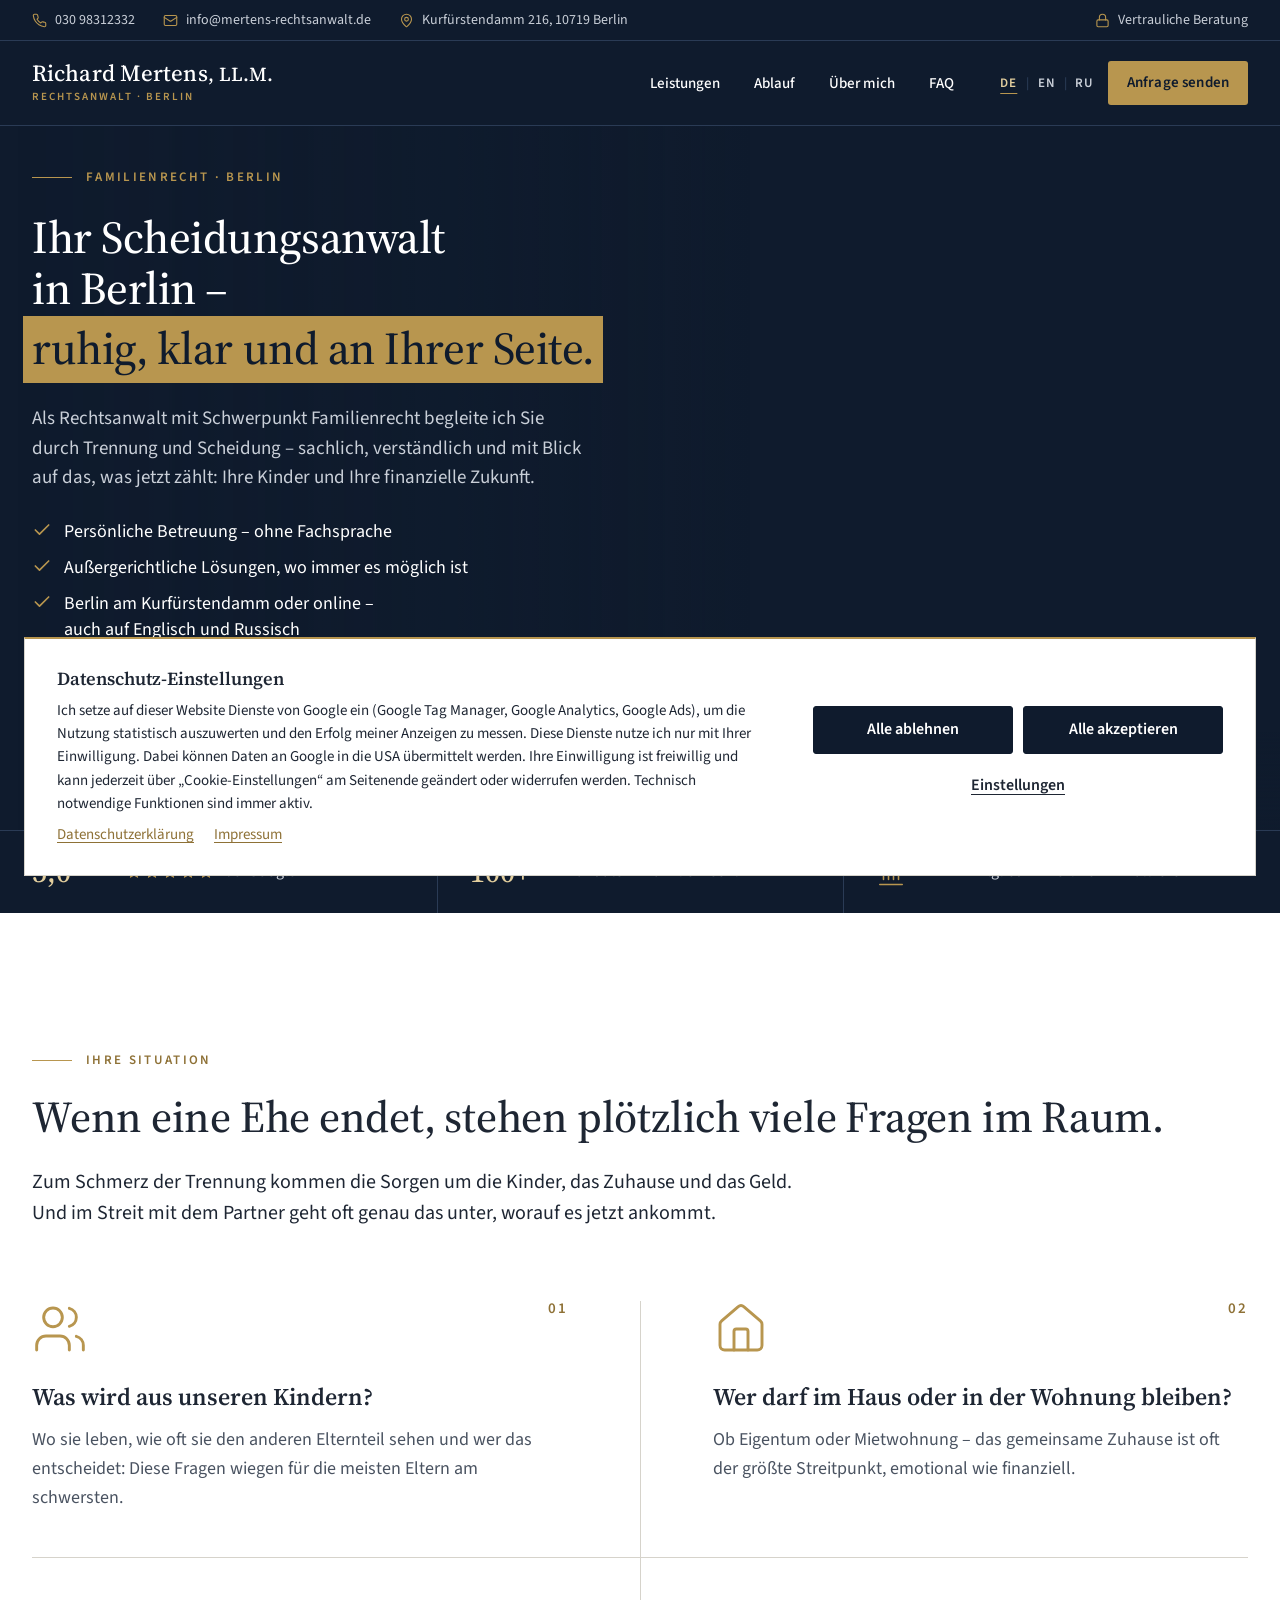
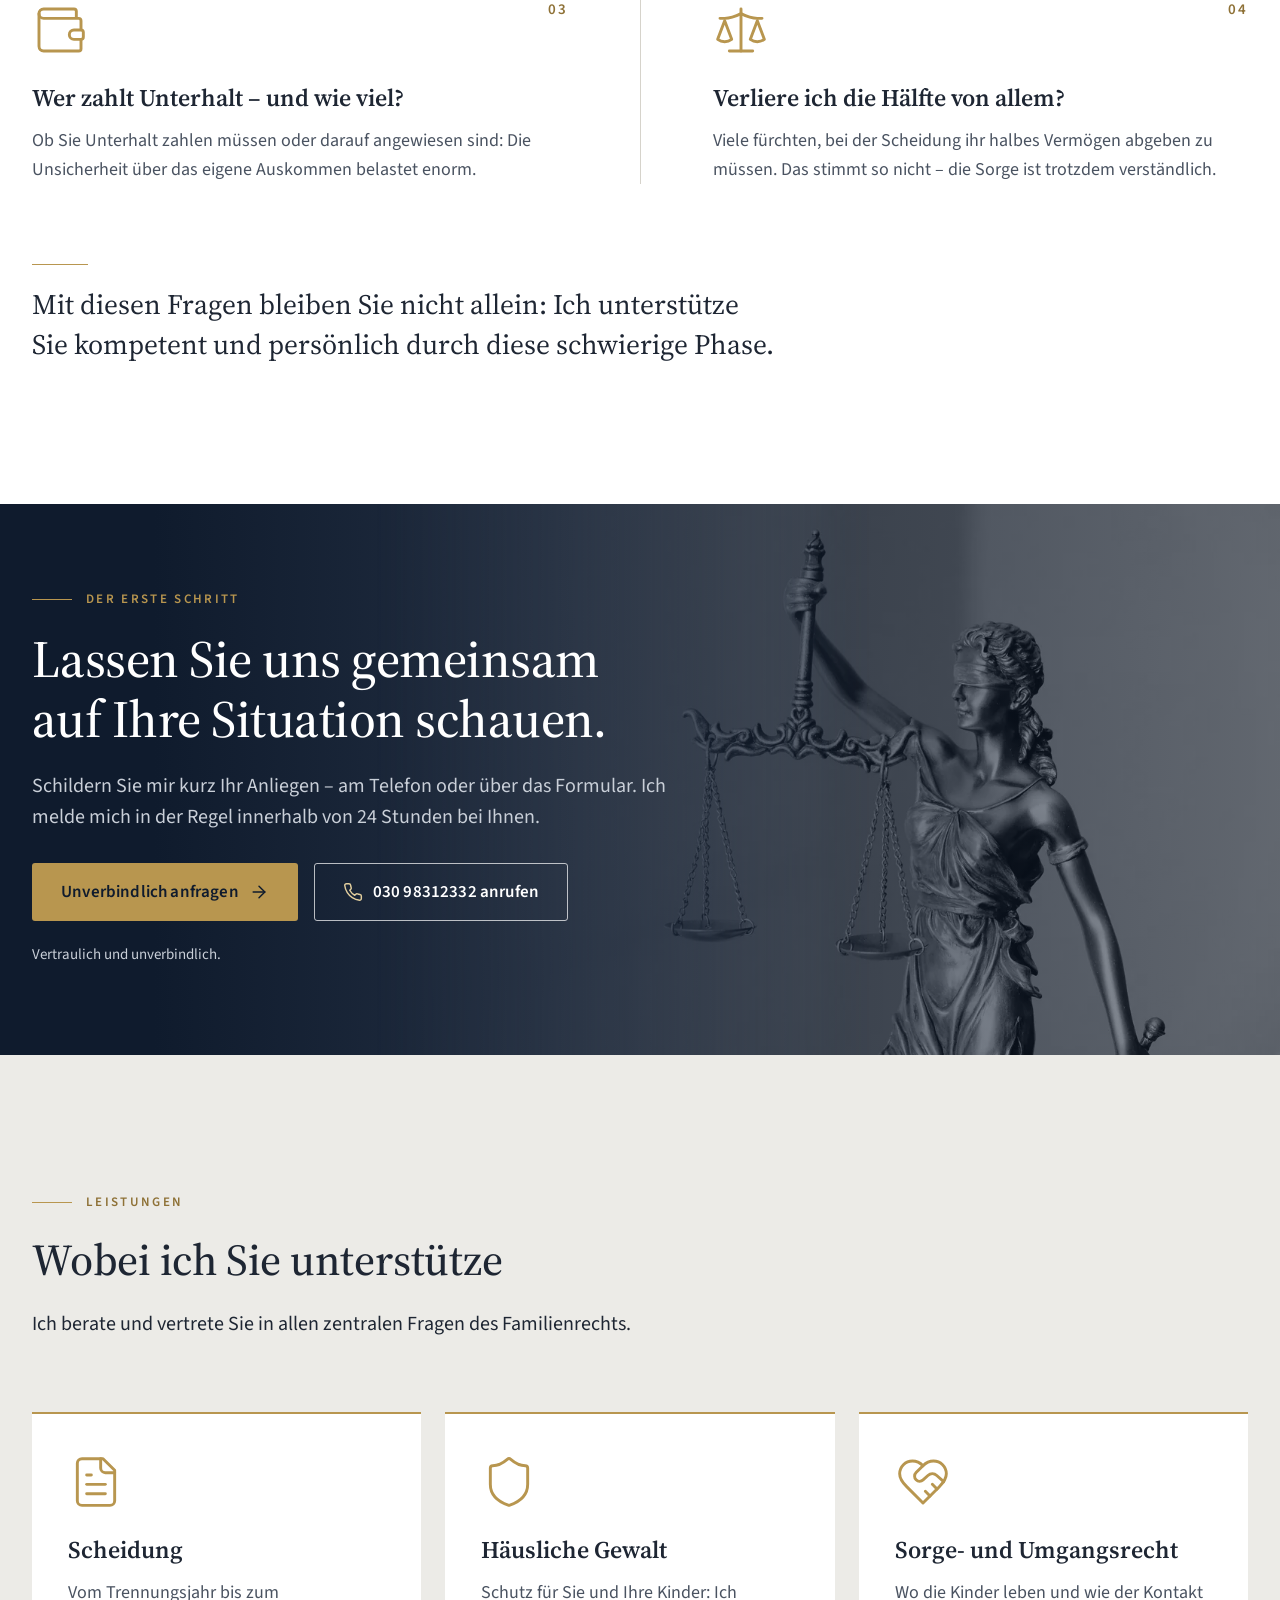
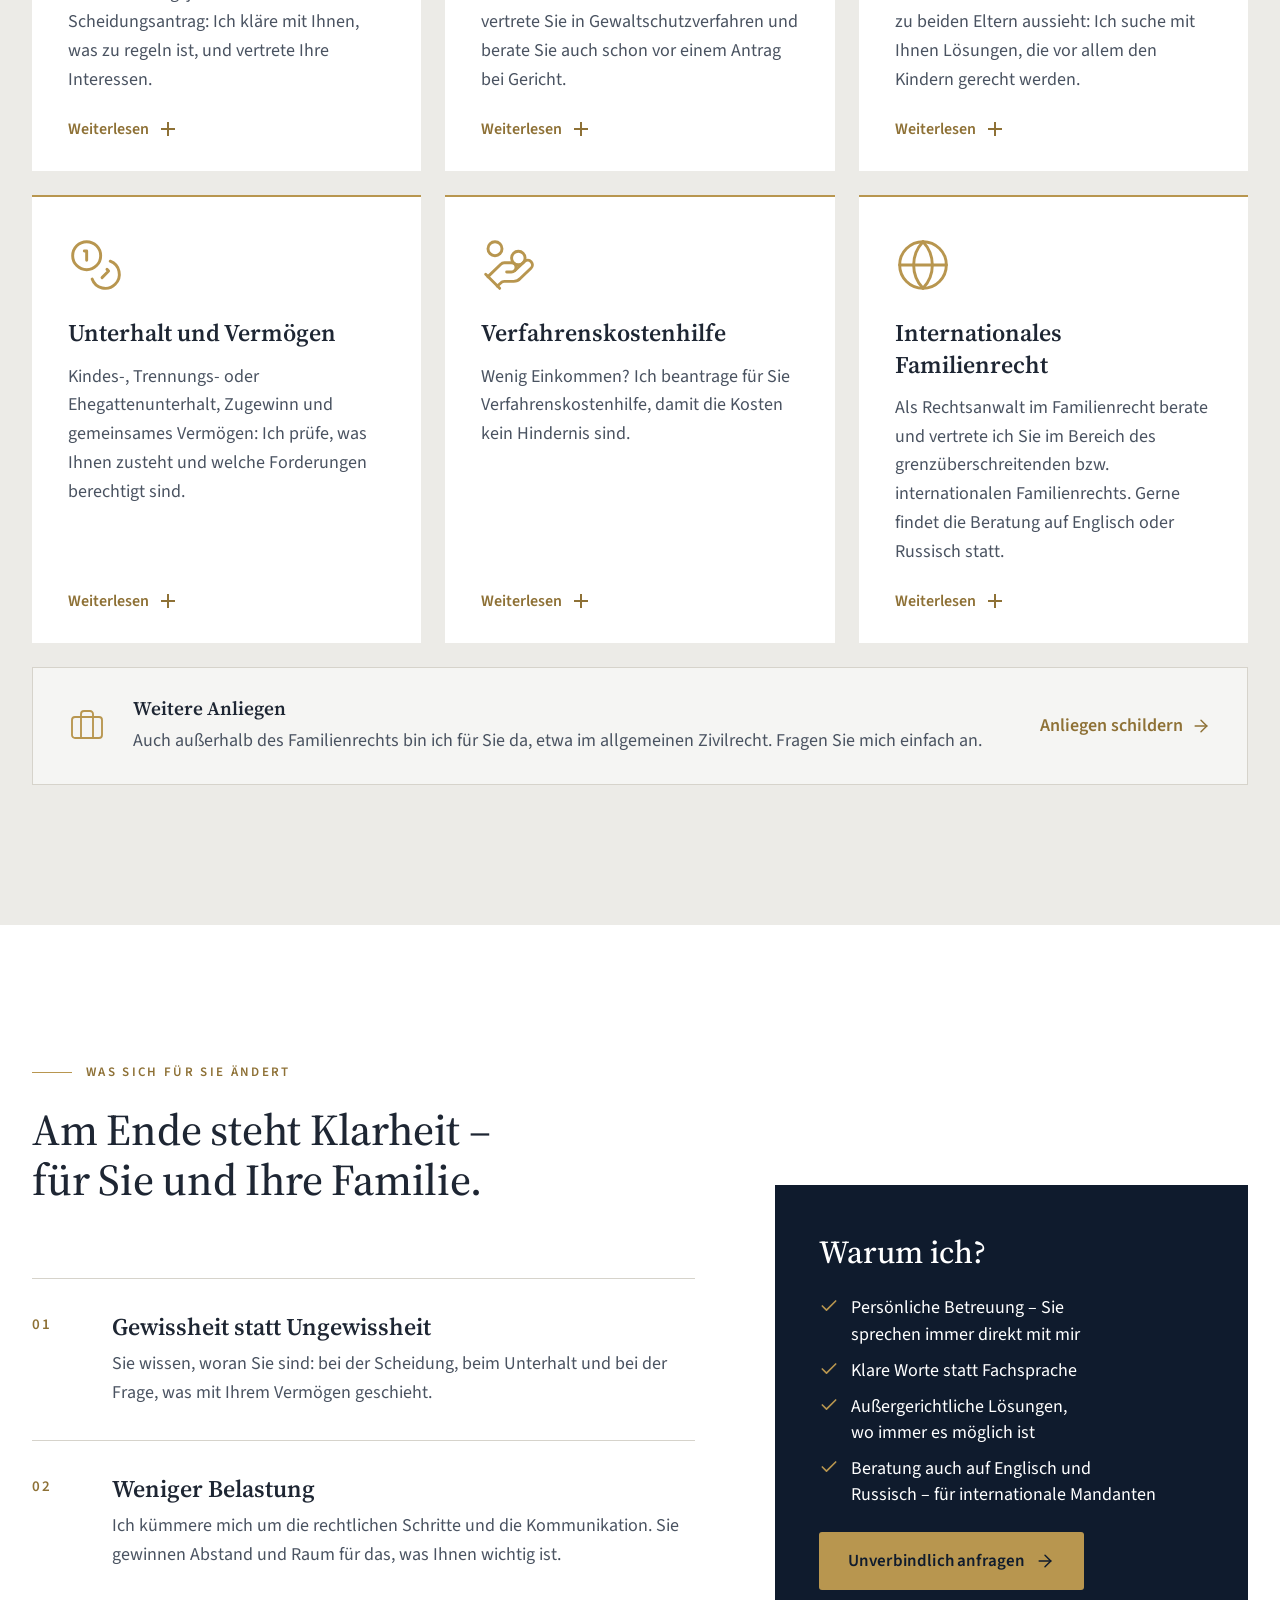
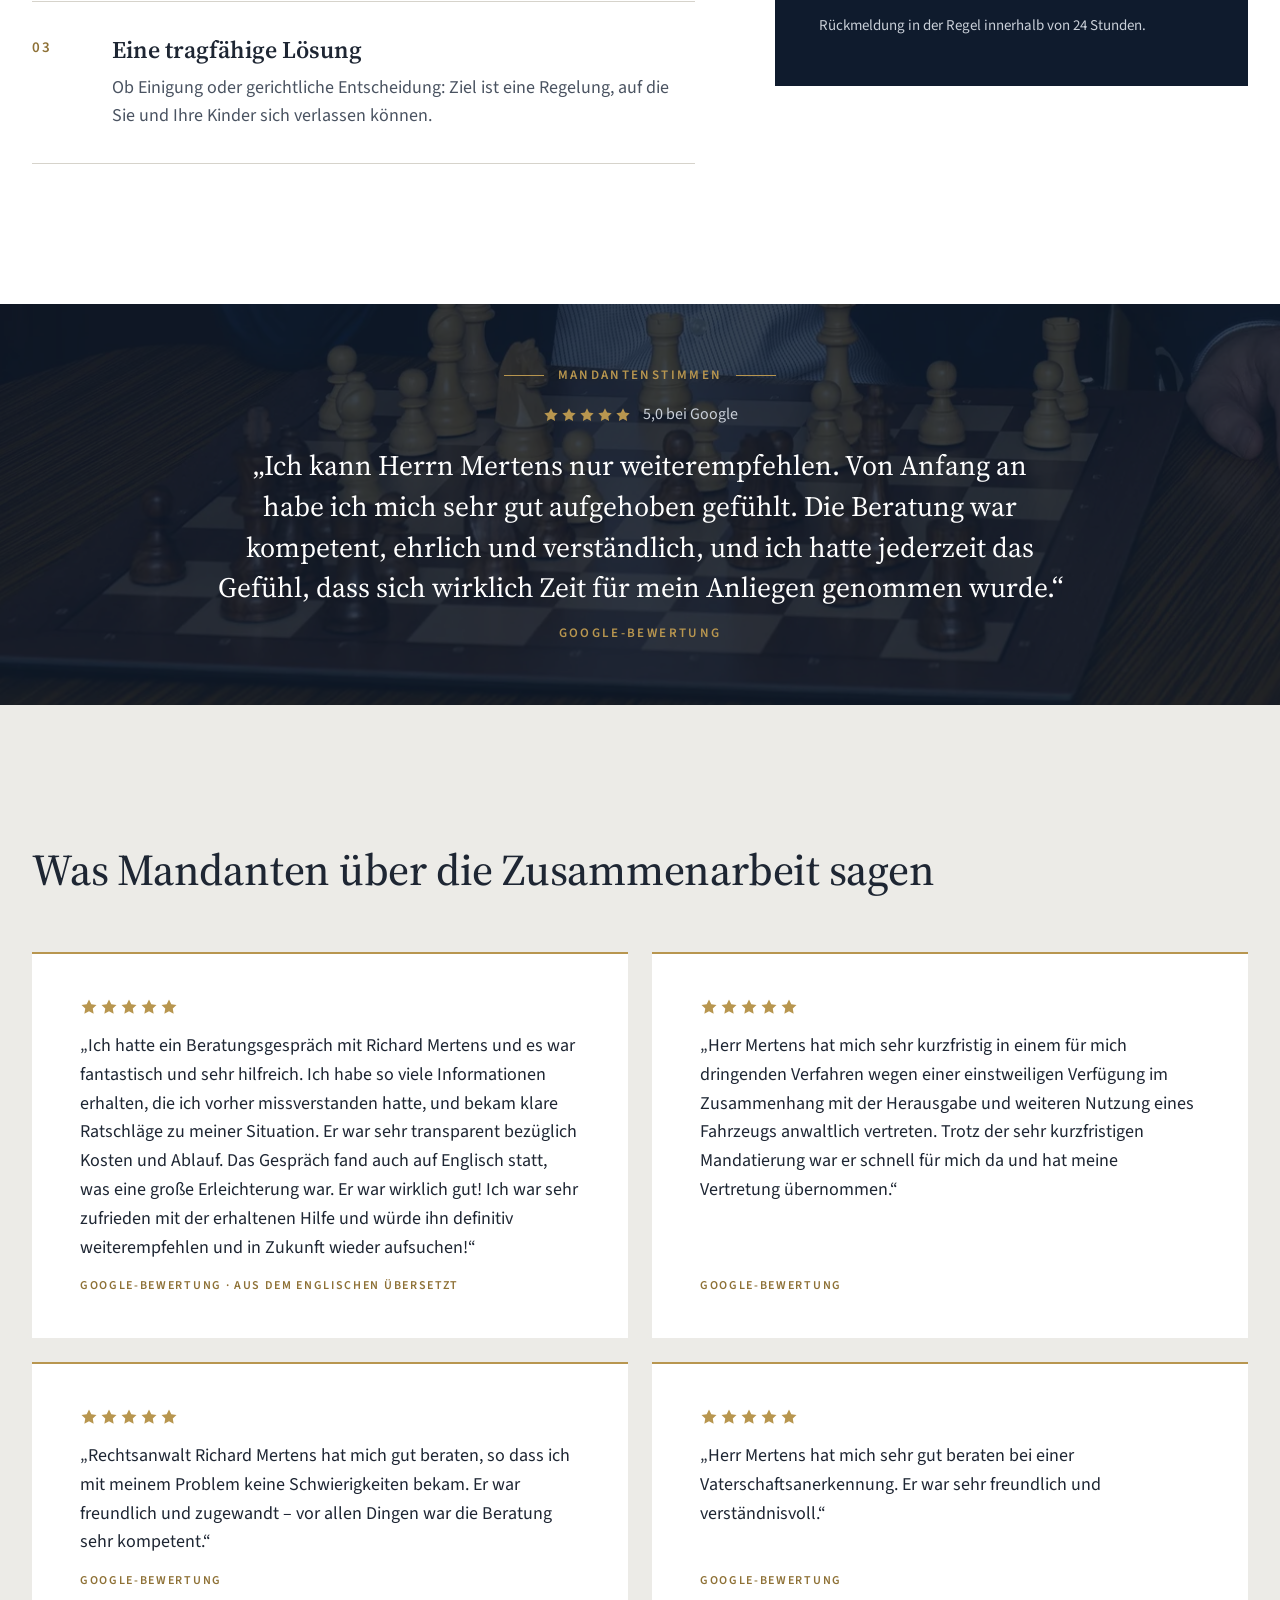
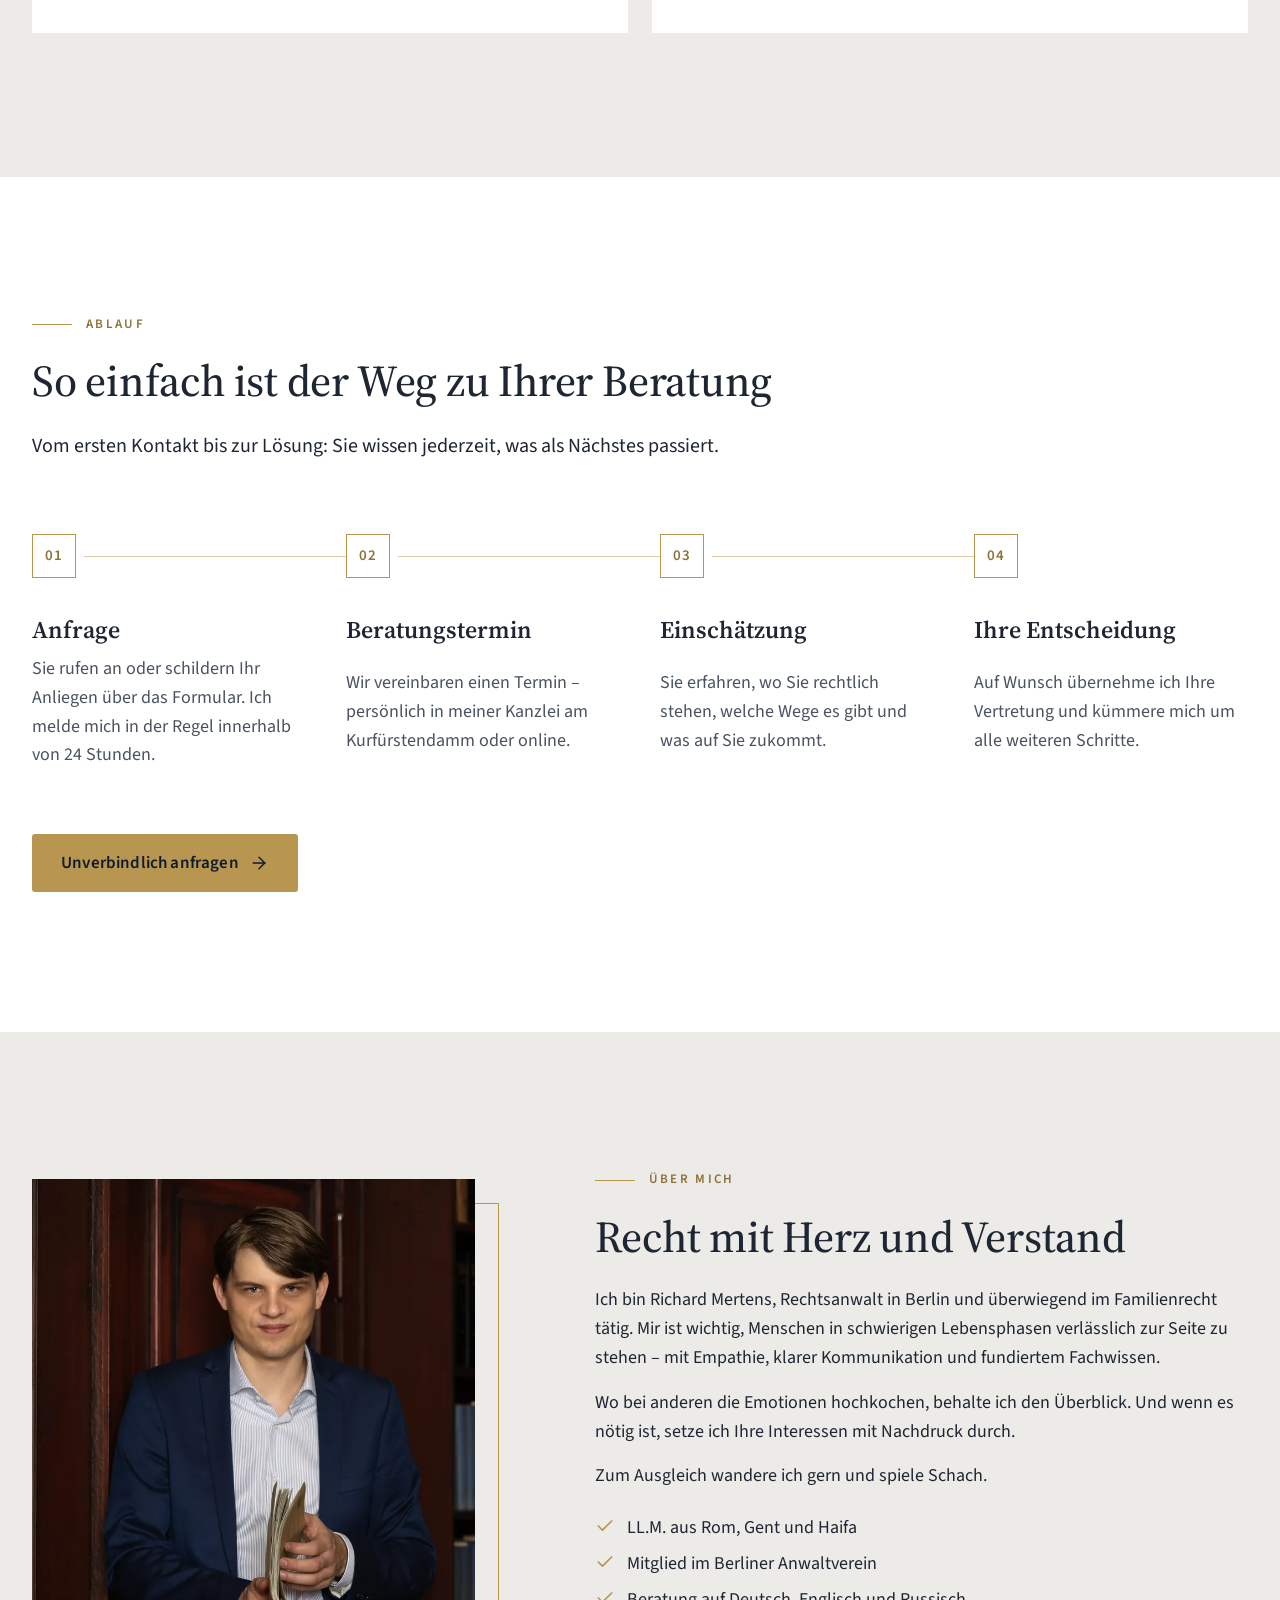
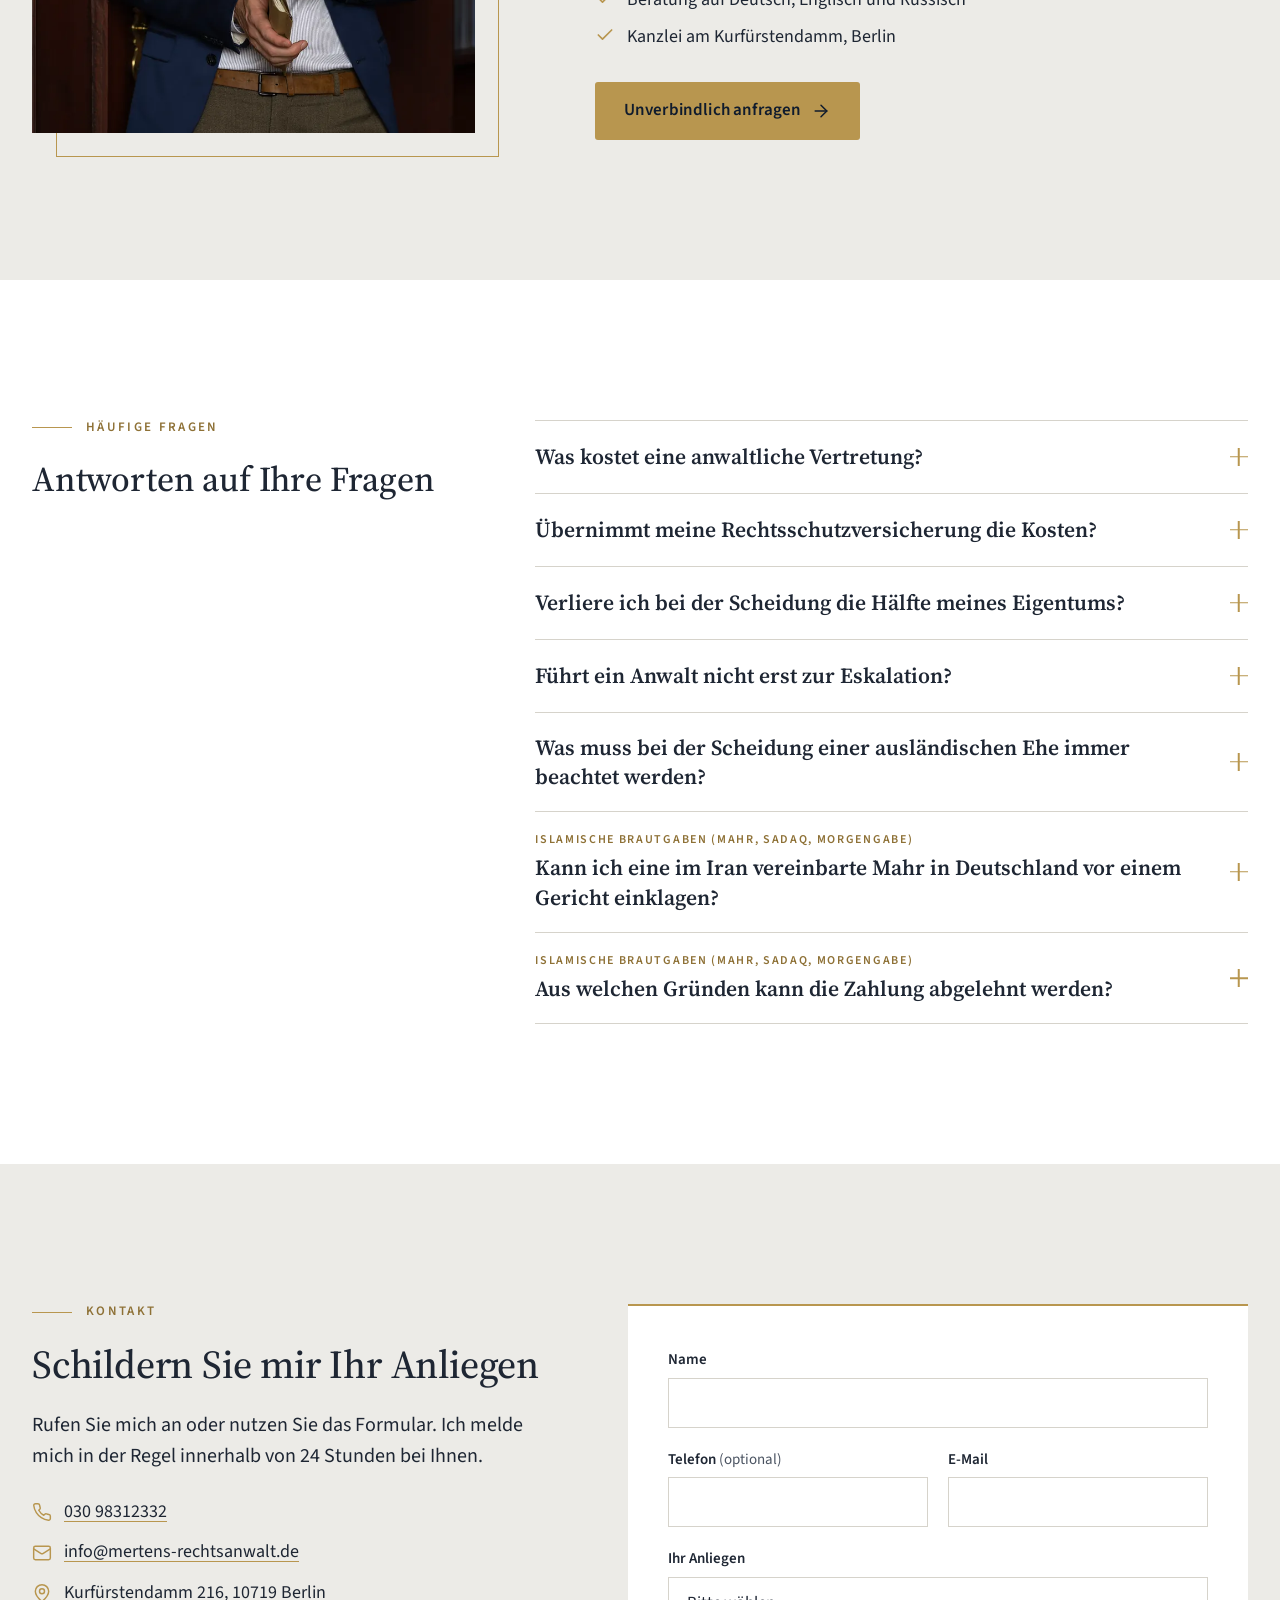
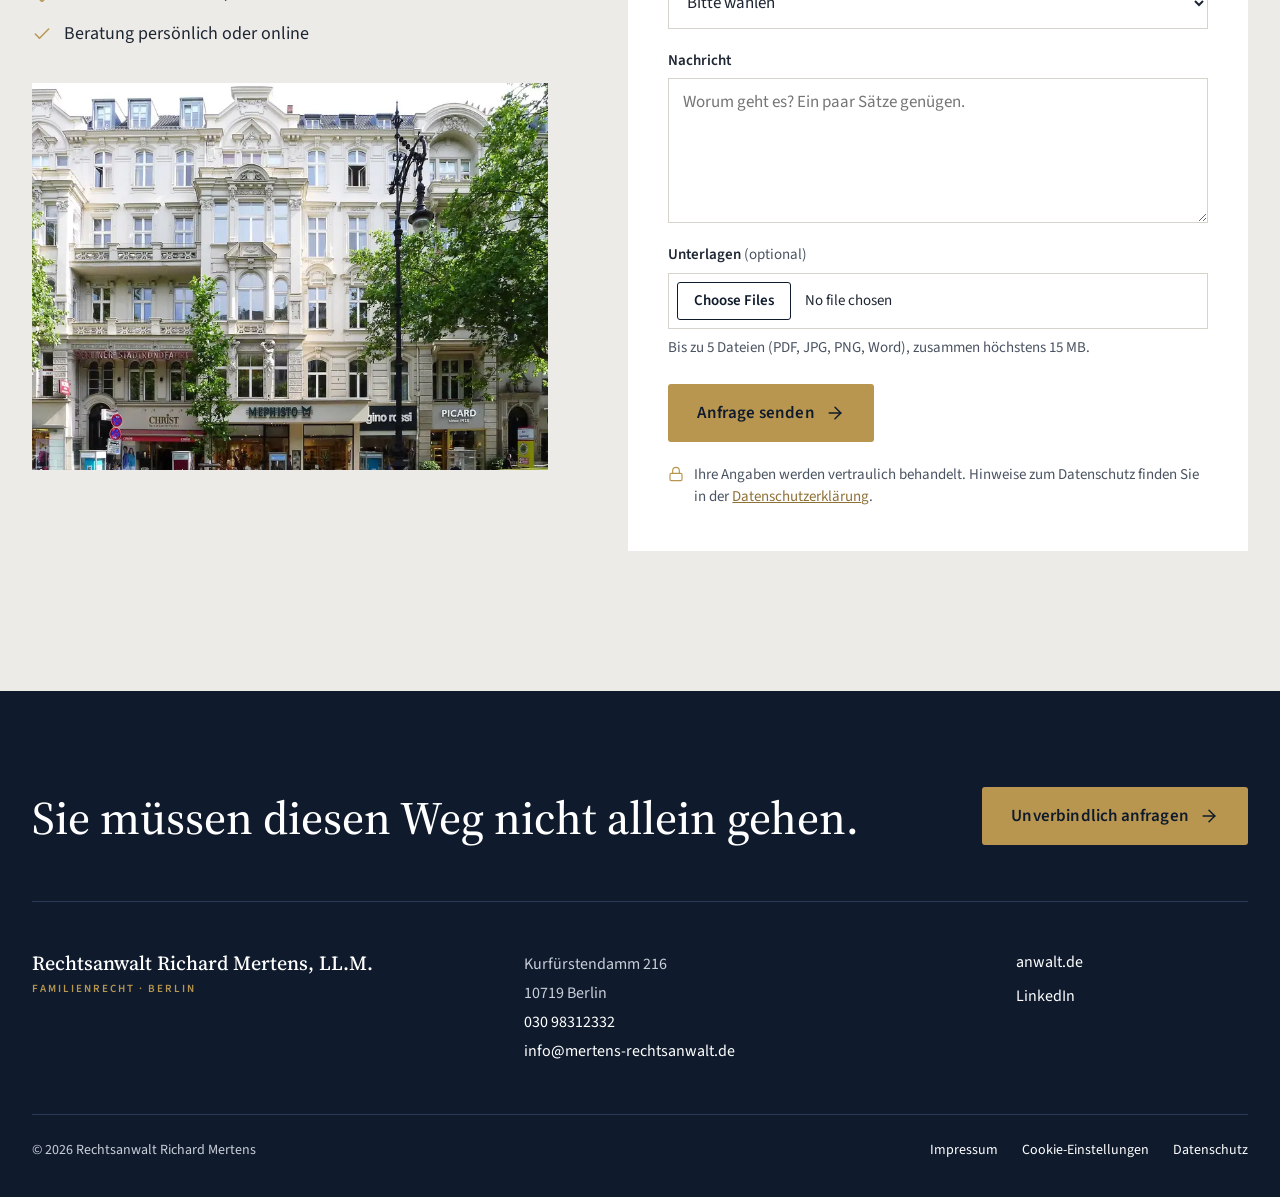
==== index.html @ 2bb85357 "Hero: Standortzeile entfernt, drittes Haekchen 'Berlin am Kurfuerstendamm oder online'; Gedankenstri" ====
<!doctype html>
<html lang="de" class="no-js">
<head>
  <meta charset="utf-8">
  <meta name="viewport" content="width=device-width, initial-scale=1">
  <title>Scheidungsanwalt in Berlin | Rechtsanwalt Richard Mertens, LL.M.</title>
  <meta name="description" content="Rechtsanwalt mit Schwerpunkt Familienrecht am Kurfürstendamm: Begleitung bei Trennung und Scheidung, Unterhalt, Sorgerecht und Zugewinn – persönlich in Berlin oder online.">
  <meta name="theme-color" content="#0F1B2D">
  <link rel="alternate" hreflang="de" href="https://mertens-rechtsanwalt.de/">
  <link rel="alternate" hreflang="en" href="https://mertens-rechtsanwalt.de/en/">
  <link rel="alternate" hreflang="ru" href="https://mertens-rechtsanwalt.de/ru/">
  <link rel="alternate" hreflang="x-default" href="https://mertens-rechtsanwalt.de/">

  <script>document.documentElement.classList.replace('no-js', 'js');</script>

  <link rel="preload" href="fonts/SourceSerif4-variable.woff2" as="font" type="font/woff2" crossorigin>
  <link rel="preload" href="fonts/SourceSans3-variable.woff2" as="font" type="font/woff2" crossorigin>
  <link rel="stylesheet" href="style.css?v=21">
  <!-- Consent Mode v2 + Banner: muss vor allen Google-Diensten laden -->
  <script src="consent.js?v=3"></script>

  <script type="application/ld+json">
  {
    "@context": "https://schema.org",
    "@type": "LegalService",
    "name": "Rechtsanwalt Richard Mertens, LL.M.",
    "description": "Rechtsanwalt mit Schwerpunkt Familienrecht in Berlin",
    "telephone": "+49 30 98312332",
    "email": "info@mertens-rechtsanwalt.de",
    "address": {
      "@type": "PostalAddress",
      "streetAddress": "Kurfürstendamm 216",
      "postalCode": "10719",
      "addressLocality": "Berlin",
      "addressCountry": "DE"
    },
    "areaServed": "Berlin",
    "knowsLanguage": ["de", "en", "ru"]
  }
  </script>
</head>
<body>

  <a class="skip-link" href="#main">Zum Inhalt springen</a>

  <!-- Kopfleiste (ab Tablet sichtbar) -->
  <div class="topbar">
    <div class="container topbar__inner">
      <ul class="topbar__list">
        <li>
          <a href="tel:+493098312332">
            <svg class="icon" viewBox="0 0 24 24" aria-hidden="true"><path d="M22 16.92v3a2 2 0 0 1-2.18 2 19.79 19.79 0 0 1-8.63-3.07 19.5 19.5 0 0 1-6-6 19.79 19.79 0 0 1-3.07-8.67A2 2 0 0 1 4.11 2h3a2 2 0 0 1 2 1.72 12.84 12.84 0 0 0 .7 2.81 2 2 0 0 1-.45 2.11L8.09 9.91a16 16 0 0 0 6 6l1.27-1.27a2 2 0 0 1 2.11-.45 12.84 12.84 0 0 0 2.81.7A2 2 0 0 1 22 16.92z"/></svg>
            030 98312332
          </a>
        </li>
        <li>
          <a href="mailto:info@mertens-rechtsanwalt.de">
            <svg class="icon" viewBox="0 0 24 24" aria-hidden="true"><rect width="20" height="16" x="2" y="4" rx="2"/><path d="m22 7-8.97 5.7a1.94 1.94 0 0 1-2.06 0L2 7"/></svg>
            info@mertens-rechtsanwalt.de
          </a>
        </li>
        <li class="topbar__address">
          <svg class="icon" viewBox="0 0 24 24" aria-hidden="true"><path d="M20 10c0 4.993-5.539 10.193-7.399 11.799a1 1 0 0 1-1.202 0C9.539 20.193 4 14.993 4 10a8 8 0 0 1 16 0"/><circle cx="12" cy="10" r="3"/></svg>
          Kurfürstendamm 216, 10719 Berlin
        </li>
      </ul>
      <p class="topbar__note">
        <svg class="icon" viewBox="0 0 24 24" aria-hidden="true"><rect width="18" height="11" x="3" y="11" rx="2" ry="2"/><path d="M7 11V7a5 5 0 0 1 10 0v4"/></svg>
        Vertrauliche Beratung
      </p>
      <!-- Sprachwahl auf schmalen Bildschirmen (dort ist in der Navigation kein Platz) -->
      <div class="lang-switch" role="navigation" aria-label="Sprache wählen / Choose language / Выбор языка"><a href="index.html" lang="de" hreflang="de" aria-current="true" aria-label="Deutsch">DE</a><span class="lang-switch__sep" aria-hidden="true">|</span><a href="en/" lang="en" hreflang="en" aria-label="English">EN</a><span class="lang-switch__sep" aria-hidden="true">|</span><a href="ru/" lang="ru" hreflang="ru" aria-label="Русский">RU</a></div>
    </div>
  </div>

  <!-- Navigation (bleibt beim Scrollen sichtbar) -->
  <header class="site-nav">
    <nav class="container site-nav__inner" aria-label="Hauptnavigation">
      <a class="brand" href="#start" aria-label="Richard Mertens, LL.M., Rechtsanwalt in Berlin – zum Seitenanfang">
        <span class="brand__name">Richard Mertens<span class="brand__degree">, LL.M.</span></span>
        <span class="brand__sub">Rechtsanwalt · Berlin</span>
      </a>

      <ul class="site-nav__links">
        <li><a href="#leistungen">Leistungen</a></li>
        <li><a href="#ablauf">Ablauf</a></li>
        <li><a href="#ueber-mich">Über mich</a></li>
        <li><a href="#faq">FAQ</a></li>
      </ul>

      <div class="site-nav__actions">
        <div class="lang-switch lang-switch--nav" role="navigation" aria-label="Sprache wählen / Choose language / Выбор языка"><a href="index.html" lang="de" hreflang="de" aria-current="true" aria-label="Deutsch">DE</a><span class="lang-switch__sep" aria-hidden="true">|</span><a href="en/" lang="en" hreflang="en" aria-label="English">EN</a><span class="lang-switch__sep" aria-hidden="true">|</span><a href="ru/" lang="ru" hreflang="ru" aria-label="Русский">RU</a></div>
        <a class="icon-btn" href="tel:+493098312332" aria-label="Anrufen: 030 98312332">
          <svg class="icon" viewBox="0 0 24 24" aria-hidden="true"><path d="M22 16.92v3a2 2 0 0 1-2.18 2 19.79 19.79 0 0 1-8.63-3.07 19.5 19.5 0 0 1-6-6 19.79 19.79 0 0 1-3.07-8.67A2 2 0 0 1 4.11 2h3a2 2 0 0 1 2 1.72 12.84 12.84 0 0 0 .7 2.81 2 2 0 0 1-.45 2.11L8.09 9.91a16 16 0 0 0 6 6l1.27-1.27a2 2 0 0 1 2.11-.45 12.84 12.84 0 0 0 2.81.7A2 2 0 0 1 22 16.92z"/></svg>
        </a>
        <a class="btn btn--primary btn--sm" href="#kontakt"><span>Anfrage<span class="hide-xs"> senden</span></span></a>
      </div>
    </nav>
  </header>

  <main id="main">

    <!-- ===================== HERO =====================
         Bild füllt die Sektion rechts, links fließt Nachtblau lang ins Bild
    ==================================================== -->
    <section class="hero" id="start" aria-labelledby="hero-title">
      <div class="hero__stage">
        <div class="container hero__grid">

          <div class="hero__content">
            <p class="eyebrow">Familienrecht · Berlin</p>

            <h1 class="hero__title" id="hero-title">
              <span class="hero__line">Ihr Scheidungsanwalt</span>
              <span class="hero__line">in Berlin&nbsp;–</span>
              <span class="hero__hl"><span class="hero__hl-text">ruhig, klar und an Ihrer Seite.</span></span>
            </h1>

            <p class="hero__lead">
              Als Rechtsanwalt mit Schwerpunkt Familienrecht begleite ich Sie durch Trennung und Scheidung –
              sachlich, verständlich und mit Blick auf das, was jetzt zählt: Ihre Kinder und Ihre finanzielle Zukunft.
            </p>

            <ul class="checklist">
              <li>
                <svg class="icon" viewBox="0 0 24 24" aria-hidden="true"><path d="M20 6 9 17l-5-5"/></svg>
                Persönliche Betreuung&nbsp;– ohne Fachsprache
              </li>
              <li>
                <svg class="icon" viewBox="0 0 24 24" aria-hidden="true"><path d="M20 6 9 17l-5-5"/></svg>
                Außergerichtliche Lösungen, wo immer es möglich ist
              </li>
              <li>
                <svg class="icon" viewBox="0 0 24 24" aria-hidden="true"><path d="M20 6 9 17l-5-5"/></svg>
                <span><span class="keep">Berlin am Kurfürstendamm oder online&nbsp;–</span> <span class="keep">auch auf Englisch und Russisch</span></span>
              </li>
            </ul>

            <div class="hero__ctas">
              <a class="btn btn--primary btn--lg" href="#kontakt">
                Unverbindlich anfragen
                <svg class="icon btn__arrow" viewBox="0 0 24 24" aria-hidden="true"><path d="M5 12h14"/><path d="m12 5 7 7-7 7"/></svg>
              </a>
              <a class="btn btn--outline-light btn--lg btn--call" href="tel:+493098312332">
                <svg class="icon btn__phone" viewBox="0 0 24 24" aria-hidden="true"><path d="M22 16.92v3a2 2 0 0 1-2.18 2 19.79 19.79 0 0 1-8.63-3.07 19.5 19.5 0 0 1-6-6 19.79 19.79 0 0 1-3.07-8.67A2 2 0 0 1 4.11 2h3a2 2 0 0 1 2 1.72 12.84 12.84 0 0 0 .7 2.81 2 2 0 0 1-.45 2.11L8.09 9.91a16 16 0 0 0 6 6l1.27-1.27a2 2 0 0 1 2.11-.45 12.84 12.84 0 0 0 2.81.7A2 2 0 0 1 22 16.92z"/></svg>
                030 98312332 anrufen
              </a>
            </div>

            <p class="hero__note">
              <svg class="icon" viewBox="0 0 24 24" aria-hidden="true"><rect width="18" height="11" x="3" y="11" rx="2" ry="2"/><path d="M7 11V7a5 5 0 0 1 10 0v4"/></svg>
              Vertraulich. Rückmeldung in der Regel innerhalb von 24&nbsp;Stunden.
            </p>
          </div>

          <div class="hero__media">
            <picture>
              <!-- Desktop: breite Fassung, linke Bildhälfte fließend in die Länge gezogen (2,1 : 1) -->
              <source media="(min-width: 1200px)" type="image/webp"
                      srcset="assets/img/richard-hero-wide-1344.webp 1344w, assets/img/richard-hero-wide-2240.webp 2240w, assets/img/richard-hero-wide-3360.webp 3360w"
                      sizes="115vw" width="3360" height="1600">
              <source media="(min-width: 1200px)"
                      srcset="assets/img/richard-hero-wide-1344.jpg 1344w, assets/img/richard-hero-wide-2240.jpg 2240w, assets/img/richard-hero-wide-3360.jpg 3360w"
                      sizes="115vw" width="3360" height="1600">
              <!-- Mobil und Tablet: Originalformat 3 : 2 -->
              <source type="image/webp"
                      srcset="assets/img/richard-hero-960.webp 960w, assets/img/richard-hero-1600.webp 1600w, assets/img/richard-hero-2400.webp 2400w"
                      sizes="(min-width: 900px) 54vw, 100vw">
              <img src="assets/img/richard-hero-1600.jpg"
                   srcset="assets/img/richard-hero-960.jpg 960w, assets/img/richard-hero-1600.jpg 1600w, assets/img/richard-hero-2400.jpg 2400w"
                   sizes="(min-width: 900px) 54vw, 100vw"
                   width="2400" height="1600"
                   alt="Rechtsanwalt Richard Mertens am Besprechungstisch vor Bücherregalen mit juristischer Fachliteratur"
                   fetchpriority="high" decoding="async">
            </picture>
          </div>

        </div>
      </div>

      <!-- Vertrauensleiste -->
      <div class="hero__trust">
        <ul class="container trust">
          <li class="trust__item">
            <span class="trust__figure">5,0</span>
            <span class="trust__text">
              <span class="stars" role="img" aria-label="5 von 5 Sternen">
                <svg viewBox="0 0 24 24" aria-hidden="true"><polygon points="12 2 15.09 8.26 22 9.27 17 14.14 18.18 21.02 12 17.77 5.82 21.02 7 14.14 2 9.27 8.91 8.26 12 2"/></svg>
                <svg viewBox="0 0 24 24" aria-hidden="true"><polygon points="12 2 15.09 8.26 22 9.27 17 14.14 18.18 21.02 12 17.77 5.82 21.02 7 14.14 2 9.27 8.91 8.26 12 2"/></svg>
                <svg viewBox="0 0 24 24" aria-hidden="true"><polygon points="12 2 15.09 8.26 22 9.27 17 14.14 18.18 21.02 12 17.77 5.82 21.02 7 14.14 2 9.27 8.91 8.26 12 2"/></svg>
                <svg viewBox="0 0 24 24" aria-hidden="true"><polygon points="12 2 15.09 8.26 22 9.27 17 14.14 18.18 21.02 12 17.77 5.82 21.02 7 14.14 2 9.27 8.91 8.26 12 2"/></svg>
                <svg viewBox="0 0 24 24" aria-hidden="true"><polygon points="12 2 15.09 8.26 22 9.27 17 14.14 18.18 21.02 12 17.77 5.82 21.02 7 14.14 2 9.27 8.91 8.26 12 2"/></svg>
              </span>
              bei Google
            </span>
          </li>
          <li class="trust__item">
            <span class="trust__figure">100+</span>
            <span class="trust__text">Mandate im Familienrecht</span>
          </li>
          <li class="trust__item">
            <svg class="icon trust__icon" viewBox="0 0 24 24" aria-hidden="true"><line x1="3" x2="21" y1="22" y2="22"/><line x1="6" x2="6" y1="18" y2="11"/><line x1="10" x2="10" y1="18" y2="11"/><line x1="14" x2="14" y1="18" y2="11"/><line x1="18" x2="18" y1="18" y2="11"/><polygon points="12 2 20 7 4 7"/></svg>
            <span class="trust__text">Mitglied im Berliner Anwaltverein</span>
          </li>
        </ul>
      </div>
    </section>

    <!-- ===================== PROBLEME ===================== -->
    <section class="section problems" id="probleme" aria-labelledby="problems-title">
      <div class="container">

        <header class="section-head">
          <p class="eyebrow eyebrow--dark">Ihre Situation</p>
          <h2 class="section-title" data-fit id="problems-title">Wenn eine Ehe endet, stehen plötzlich viele Fragen im Raum.</h2>
          <p class="section-lead">
            Zum Schmerz der Trennung kommen die Sorgen um die Kinder, das Zuhause und das Geld.
            Und im Streit mit dem Partner geht oft genau das unter, worauf es jetzt ankommt.
          </p>
        </header>

        <ul class="problems__grid">
          <li class="problem">
            <div class="problem__top">
              <svg class="icon problem__icon" viewBox="0 0 24 24" aria-hidden="true"><path d="M16 21v-2a4 4 0 0 0-4-4H6a4 4 0 0 0-4 4v2"/><circle cx="9" cy="7" r="4"/><path d="M22 21v-2a4 4 0 0 0-3-3.87"/><path d="M16 3.13a4 4 0 0 1 0 7.75"/></svg>
              <span class="problem__index" aria-hidden="true">01</span>
            </div>
            <h3 class="problem__title">Was wird aus unseren Kindern?</h3>
            <p class="problem__text">Wo sie leben, wie oft sie den anderen Elternteil sehen und wer das entscheidet: Diese Fragen wiegen für die meisten Eltern am schwersten.</p>
          </li>
          <li class="problem">
            <div class="problem__top">
              <svg class="icon problem__icon" viewBox="0 0 24 24" aria-hidden="true"><path d="M15 21v-8a1 1 0 0 0-1-1h-4a1 1 0 0 0-1 1v8"/><path d="M3 10a2 2 0 0 1 .709-1.528l7-5.999a2 2 0 0 1 2.582 0l7 5.999A2 2 0 0 1 21 10v9a2 2 0 0 1-2 2H5a2 2 0 0 1-2-2z"/></svg>
              <span class="problem__index" aria-hidden="true">02</span>
            </div>
            <h3 class="problem__title">Wer darf im Haus oder in der Wohnung bleiben?</h3>
            <p class="problem__text">Ob Eigentum oder Mietwohnung&nbsp;– das gemeinsame Zuhause ist oft der größte Streitpunkt, emotional wie finanziell.</p>
          </li>
          <li class="problem">
            <div class="problem__top">
              <svg class="icon problem__icon" viewBox="0 0 24 24" aria-hidden="true"><path d="M19 7V4a1 1 0 0 0-1-1H5a2 2 0 0 0 0 4h15a1 1 0 0 1 1 1v4h-3a2 2 0 0 0 0 4h3a1 1 0 0 0 1-1v-2a1 1 0 0 0-1-1"/><path d="M3 5v14a2 2 0 0 0 2 2h15a1 1 0 0 0 1-1v-4"/></svg>
              <span class="problem__index" aria-hidden="true">03</span>
            </div>
            <h3 class="problem__title">Wer zahlt Unterhalt&nbsp;– und wie viel?</h3>
            <p class="problem__text">Ob Sie Unterhalt zahlen müssen oder darauf angewiesen sind: Die Unsicherheit über das eigene Auskommen belastet enorm.</p>
          </li>
          <li class="problem">
            <div class="problem__top">
              <svg class="icon problem__icon" viewBox="0 0 24 24" aria-hidden="true"><path d="m16 16 3-8 3 8c-.87.65-1.92 1-3 1s-2.13-.35-3-1Z"/><path d="m2 16 3-8 3 8c-.87.65-1.92 1-3 1s-2.13-.35-3-1Z"/><path d="M7 21h10"/><path d="M12 3v18"/><path d="M3 7h2c2 0 5-1 7-2 2 1 5 2 7 2h2"/></svg>
              <span class="problem__index" aria-hidden="true">04</span>
            </div>
            <h3 class="problem__title">Verliere ich die Hälfte von allem?</h3>
            <p class="problem__text">Viele fürchten, bei der Scheidung ihr halbes Vermögen abgeben zu müssen. Das stimmt so nicht&nbsp;– die Sorge ist trotzdem verständlich.</p>
          </li>
        </ul>

        <p class="problems__closing">
          Mit diesen Fragen bleiben Sie nicht allein: Ich unterstütze Sie kompetent und persönlich durch diese schwierige Phase.
        </p>

      </div>
    </section>

    <!-- ===================== ÜBERGANG (CTA) ===================== -->
    <section class="bridge" id="erster-schritt" aria-labelledby="bridge-title">
      <picture class="bridge__bg" aria-hidden="true">
        <source type="image/webp" srcset="assets/img/justitia-1200.webp 1200w, assets/img/justitia-2000.webp 2000w" sizes="(min-width: 768px) 70vw, 100vw">
        <img src="assets/img/justitia-1200.jpg" srcset="assets/img/justitia-1200.jpg 1200w, assets/img/justitia-2000.jpg 2000w" sizes="(min-width: 768px) 70vw, 100vw" alt="" width="2000" height="1220" loading="lazy" decoding="async">
      </picture>
      <div class="container bridge__inner">
        <p class="eyebrow">Der erste Schritt</p>
        <h2 class="bridge__title" data-fit id="bridge-title">Lassen Sie uns gemeinsam auf Ihre Situation schauen.</h2>
        <p class="bridge__text">
          Schildern Sie mir kurz Ihr Anliegen&nbsp;– am Telefon oder über das Formular.
          Ich melde mich in der Regel innerhalb von 24&nbsp;Stunden bei Ihnen.
        </p>
        <div class="bridge__ctas">
          <a class="btn btn--primary btn--lg" href="#kontakt">
            Unverbindlich anfragen
            <svg class="icon btn__arrow" viewBox="0 0 24 24" aria-hidden="true"><path d="M5 12h14"/><path d="m12 5 7 7-7 7"/></svg>
          </a>
          <a class="btn btn--outline-light btn--lg" href="tel:+493098312332">
            <svg class="icon btn__phone" viewBox="0 0 24 24" aria-hidden="true"><path d="M22 16.92v3a2 2 0 0 1-2.18 2 19.79 19.79 0 0 1-8.63-3.07 19.5 19.5 0 0 1-6-6 19.79 19.79 0 0 1-3.07-8.67A2 2 0 0 1 4.11 2h3a2 2 0 0 1 2 1.72 12.84 12.84 0 0 0 .7 2.81 2 2 0 0 1-.45 2.11L8.09 9.91a16 16 0 0 0 6 6l1.27-1.27a2 2 0 0 1 2.11-.45 12.84 12.84 0 0 0 2.81.7A2 2 0 0 1 22 16.92z"/></svg>
            030 98312332 anrufen
          </a>
        </div>
        <p class="bridge__note">Vertraulich und unverbindlich.</p>
      </div>
    </section>

    <!-- ===================== LEISTUNGEN ===================== -->
    <section class="section section--alt services" id="leistungen" aria-labelledby="services-title">
      <div class="container">

        <header class="section-head">
          <p class="eyebrow eyebrow--dark">Leistungen</p>
          <h2 class="section-title" data-fit id="services-title">Wobei ich Sie unterstütze</h2>
          <p class="section-lead">Ich berate und vertrete Sie in allen zentralen Fragen des Familienrechts.</p>
        </header>

        <!-- Sechs Leistungen: Klick auf ein Kästchen öffnet den ausführlichen Text in einem
             breiten Feld unter der jeweiligen Reihe (script.js). Ohne JavaScript stehen alle
             Texte offen unter ihrem Kästchen. -->
        <div class="services__grid" data-services>
          <article class="service">
            <svg class="icon service__icon" viewBox="0 0 24 24" aria-hidden="true"><path d="M15 2H6a2 2 0 0 0-2 2v16a2 2 0 0 0 2 2h12a2 2 0 0 0 2-2V7Z"/><path d="M14 2v4a2 2 0 0 0 2 2h4"/><path d="M10 9H8"/><path d="M16 13H8"/><path d="M16 17H8"/></svg>
            <h3 class="service__title" id="svc-scheidung-title">Scheidung</h3>
            <p class="service__text">Vom Trennungsjahr bis zum Scheidungsantrag: Ich kläre mit Ihnen, was zu regeln ist, und vertrete Ihre Interessen.</p>
            <button class="service__toggle" type="button" aria-expanded="false" aria-controls="svc-scheidung"><span class="service__toggle-label">Weiterlesen</span><span class="service__plus" aria-hidden="true"></span></button>
          </article>
          <section class="service__panel" id="svc-scheidung" aria-labelledby="svc-scheidung-title">
            <div class="service__panel-side">
              <p class="service__panel-title" aria-hidden="true">Scheidung</p>
              <a class="text-link" href="#kontakt">Anliegen schildern <svg class="icon btn__arrow" viewBox="0 0 24 24" aria-hidden="true"><path d="M5 12h14"/><path d="m12 5 7 7-7 7"/></svg></a>
            </div>
            <div class="service__panel-text">
              <p>Ich unterstütze Sie im gesamten Scheidungsprozess. Sie können sich bereits zum Zeitpunkt einer beabsichtigten Trennung über sämtliche rechtlichen Folgen einer Scheidung bei mir informieren.</p>
              <p>Auch nach Erhalt eines Scheidungsantrags können Sie sich bei mir beraten lassen. Ich kommuniziere dabei immer offen, inwieweit eine rechtliche Vertretung für Sie notwendig ist&nbsp;– vor allem im Hinblick auf die zu erwartenden Kosten. Denn für das Scheidungsverfahren gilt zwar Anwaltszwang, d.&nbsp;h. der Scheidungsantrag muss über einen Rechtsanwalt gestellt werden. Für die Zustimmung zum Scheidungsantrag ist aber keine Vertretung durch einen Rechtsanwalt erforderlich. In diesem Fall sollten Sie sich aber mindestens zum Ablauf und vor allem zu den Folgen der fehlenden anwaltlichen Vertretung beraten lassen.</p>
              <p>Im Rahmen des Beratungsgesprächs informiere ich Sie zum Versorgungsausgleich und zu allen anderen Möglichkeiten, Ihre wirtschaftlichen Ansprüche durchzusetzen oder unberechtigte Forderungen abzuwehren, etwa beim Trennungsunterhalt oder beim Zugewinnausgleich. Ich vertrete Sie auch bei internationalen Scheidungen mit besonderem Schwerpunkt auf Russland und den GUS-Staaten sowie dem islamischen Rechtskreis.</p>
            </div>
          </section>

          <article class="service">
            <svg class="icon service__icon" viewBox="0 0 24 24" aria-hidden="true"><path d="M20 13c0 5-3.5 7.5-7.66 8.95a1 1 0 0 1-.67-.01C7.5 20.5 4 18 4 13V6a1 1 0 0 1 1-1c2 0 4.5-1.2 6.24-2.72a1.17 1.17 0 0 1 1.52 0C14.51 3.81 17 5 19 5a1 1 0 0 1 1 1z"/></svg>
            <h3 class="service__title" id="svc-gewalt-title">Häusliche Gewalt</h3>
            <p class="service__text">Schutz für Sie und Ihre Kinder: Ich vertrete Sie in Gewaltschutzverfahren und berate Sie auch schon vor einem Antrag bei Gericht.</p>
            <button class="service__toggle" type="button" aria-expanded="false" aria-controls="svc-gewalt"><span class="service__toggle-label">Weiterlesen</span><span class="service__plus" aria-hidden="true"></span></button>
          </article>
          <section class="service__panel" id="svc-gewalt" aria-labelledby="svc-gewalt-title">
            <div class="service__panel-side">
              <p class="service__panel-title" aria-hidden="true">Häusliche Gewalt</p>
              <a class="text-link" href="#kontakt">Anliegen schildern <svg class="icon btn__arrow" viewBox="0 0 24 24" aria-hidden="true"><path d="M5 12h14"/><path d="m12 5 7 7-7 7"/></svg></a>
            </div>
            <div class="service__panel-text">
              <p>Ich vertrete Sie in Gewaltschutzsachen. Wenn Sie bereits einen Antrag bei der Rechtsantragsstelle des Gerichts gestellt haben, können Sie mich für eine Erstberatung kontaktieren. Ich bin auch im Rahmen der Verfahrenskostenhilfe tätig. Eine Anzeige bei der Polizei oder der Antrag auf Gewaltschutzmaßnahmen bedeutet meistens auch das Ende der persönlichen Beziehung zwischen den Partnern.</p>
              <p>Sie können sich in Fällen häuslicher Gewalt auch vor einer Antragstellung bei Gericht anwaltlich beraten lassen. In der Regel sollten Gewaltschutzanträge direkt bei der Rechtsantragsstelle des Gerichts gestellt werden. Ich vertrete Sie auch in möglichen Strafverfahren im Zusammenhang mit häuslicher Gewalt.</p>
              <p class="service__alert">Bei akuter Gefahr wählen Sie bitte sofort den Notruf <a href="tel:110">110</a>.</p>
            </div>
          </section>

          <article class="service">
            <svg class="icon service__icon" viewBox="0 0 24 24" aria-hidden="true"><path d="M19 14c1.49-1.46 3-3.21 3-5.5A5.5 5.5 0 0 0 16.5 3c-1.76 0-3 .5-4.5 2-1.5-1.5-2.74-2-4.5-2A5.5 5.5 0 0 0 2 8.5c0 2.3 1.5 4.05 3 5.5l7 7Z"/><path d="M12 5 9.04 7.96a2.17 2.17 0 0 0 0 3.08c.82.82 2.13.85 3 .07l2.07-1.9a2.82 2.82 0 0 1 3.79 0l2.96 2.66"/><path d="m18 15-2-2"/><path d="m15 18-2-2"/></svg>
            <h3 class="service__title" id="svc-sorge-title">Sorge- und Umgangsrecht</h3>
            <p class="service__text">Wo die Kinder leben und wie der Kontakt zu beiden Eltern aussieht: Ich suche mit Ihnen Lösungen, die vor allem den Kindern gerecht werden.</p>
            <button class="service__toggle" type="button" aria-expanded="false" aria-controls="svc-sorge"><span class="service__toggle-label">Weiterlesen</span><span class="service__plus" aria-hidden="true"></span></button>
          </article>
          <section class="service__panel" id="svc-sorge" aria-labelledby="svc-sorge-title">
            <div class="service__panel-side">
              <p class="service__panel-title" aria-hidden="true">Sorge- und Umgangsrecht</p>
              <a class="text-link" href="#kontakt">Anliegen schildern <svg class="icon btn__arrow" viewBox="0 0 24 24" aria-hidden="true"><path d="M5 12h14"/><path d="m12 5 7 7-7 7"/></svg></a>
            </div>
            <div class="service__panel-text">
              <p>Verfahren im Sorge- und Umgangsrecht sind für Eltern eine besonders sensible Angelegenheit. Bei diesen Verfahren geht es vorrangig nicht um die Interessen der Eltern, sondern um die des Kindes, das meist am stärksten unter der Situation leidet. Ich begleite Sie während des gesamten Verfahrens und stehe Ihnen als verlässliche und fachkundige Stütze zur Seite.</p>
              <p>In der emotional stark aufgeladenen Situation von Elternkonflikten um das gemeinsame Kind wirke ich in jedem Verfahren auf eine Lösung hin, etwa einen gerichtlichen Vergleich oder eine vertragliche Umgangsvereinbarung. Denn eine gemeinsame Lösung dient auch bei zerstrittenen Eltern im Regelfall dem Kindeswohl und Ihren Interessen mehr als eine einseitige Festlegung durch das Familiengericht. Wo Kooperation aber an ihre Grenzen stößt, nutze ich selbstverständlich alle prozessualen Möglichkeiten, um Ihre Interessen und das Kindeswohl zu schützen.</p>
            </div>
          </section>

          <article class="service">
            <svg class="icon service__icon" viewBox="0 0 24 24" aria-hidden="true"><circle cx="8" cy="8" r="6"/><path d="M18.09 10.37A6 6 0 1 1 10.34 18"/><path d="M7 6h1v4"/><path d="m16.71 13.88.7.71-2.82 2.82"/></svg>
            <h3 class="service__title" id="svc-unterhalt-title">Unterhalt und Vermögen</h3>
            <p class="service__text">Kindes-, Trennungs- oder Ehegattenunterhalt, Zugewinn und gemeinsames Vermögen: Ich prüfe, was Ihnen zusteht und welche Forderungen berechtigt sind.</p>
            <button class="service__toggle" type="button" aria-expanded="false" aria-controls="svc-unterhalt"><span class="service__toggle-label">Weiterlesen</span><span class="service__plus" aria-hidden="true"></span></button>
          </article>
          <section class="service__panel" id="svc-unterhalt" aria-labelledby="svc-unterhalt-title">
            <div class="service__panel-side">
              <p class="service__panel-title" aria-hidden="true">Unterhalt und Vermögen</p>
              <a class="text-link" href="#kontakt">Anliegen schildern <svg class="icon btn__arrow" viewBox="0 0 24 24" aria-hidden="true"><path d="M5 12h14"/><path d="m12 5 7 7-7 7"/></svg></a>
            </div>
            <div class="service__panel-text">
              <p>Es gibt eine Reihe verschiedener Unterhaltsformen im Familienrecht&nbsp;– Kindesunterhalt, Verwandtenunterhalt, Ehegattenunterhalt usw. Ich prüfe für Sie, ob Sie einen Unterhaltsanspruch haben und wie Sie den Unterhalt rechtlich geltend machen können. Genauso vertrete ich Sie, wenn Sie sich unberechtigten Unterhaltsforderungen ausgesetzt sehen oder die Höhe von Unterhaltsforderungen überprüfen möchten.</p>
              <p>Allen Unterhaltsformen ist gemeinsam, dass die Berechnung auf Grundlage des Einkommens erfolgt. Hierzu hat der potenziell Unterhaltsberechtigte einen Auskunftsanspruch gegen den Unterhaltspflichtigen. Ich unterstütze Sie bei der Erteilung oder Einholung von Auskünften. Das aufgrund der Auskunft zu ermittelnde Einkommen bestimmt die Unterhaltspflicht. Hierbei ist genau darauf zu achten, welche Posten vom Einkommen abzugsfähig sind. Viele Unterhaltsschuldner versuchen, ihre Unterhaltslast zu drücken, indem das Einkommen kleingerechnet wird. Welche Posten tatsächlich abzugsfähig sind, richtet sich nach den gesetzlichen Anforderungen und der Rechtsprechung der Gerichte. Hierüber informiere ich Sie in einem Beratungsgespräch.</p>
              <p>Ich vertrete Sie auch im Bereich des Unterhaltsvorschusses. Unterhaltsvorschuss wird von den Unterhaltsvorschusskassen an Bedürftige gezahlt, wenn minderjährige Kinder bei einem der Elternteile leben. Häufig sieht sich der nicht betreuende Elternteil&nbsp;– oft nach Jahren&nbsp;– hohen Rückforderungen der Unterhaltsvorschusskasse ausgesetzt. In vielen Fällen kann diese Schuldenlast mit anwaltlicher Vertretung aber deutlich reduziert werden. Sie können einen Beratungstermin vereinbaren, um sich zu einer Unterhaltsvorschusssache zu informieren.</p>
              <p>Auch beim Vermögen unterstütze ich Sie. Bei der Scheidung wird nicht das gesamte Eigentum geteilt, sondern nur der Zugewinn, also das, was ein Ehepartner während der Ehe hinzugewonnen hat. Ich ermittle, was tatsächlich ausgeglichen werden muss&nbsp;– etwa beim Haus, bei Ersparnissen oder der gemeinsamen Wohnung&nbsp;– und setze mich für eine faire Aufteilung ein.</p>
            </div>
          </section>

          <article class="service">
            <svg class="icon service__icon" viewBox="0 0 24 24" aria-hidden="true"><path d="M11 15h2a2 2 0 1 0 0-4h-3c-.6 0-1.1.2-1.4.6L3 17"/><path d="m7 21 1.6-1.4c.3-.4.8-.6 1.4-.6h4c1.1 0 2.1-.4 2.8-1.2l4.6-4.4a2 2 0 0 0-2.75-2.91l-4.2 3.9"/><path d="m2 16 6 6"/><circle cx="16" cy="9" r="2.9"/><circle cx="6" cy="5" r="3"/></svg>
            <h3 class="service__title" id="svc-vkh-title">Verfahrenskostenhilfe</h3>
            <p class="service__text">Wenig Einkommen? Ich beantrage für Sie Verfahrenskostenhilfe, damit die Kosten kein Hindernis sind.</p>
            <button class="service__toggle" type="button" aria-expanded="false" aria-controls="svc-vkh"><span class="service__toggle-label">Weiterlesen</span><span class="service__plus" aria-hidden="true"></span></button>
          </article>
          <section class="service__panel" id="svc-vkh" aria-labelledby="svc-vkh-title">
            <div class="service__panel-side">
              <p class="service__panel-title" aria-hidden="true">Verfahrenskostenhilfe</p>
              <a class="text-link" href="#kontakt">Anliegen schildern <svg class="icon btn__arrow" viewBox="0 0 24 24" aria-hidden="true"><path d="M5 12h14"/><path d="m12 5 7 7-7 7"/></svg></a>
            </div>
            <div class="service__panel-text">
              <p>Wenn Sie nicht über genug Einkommen verfügen, beantrage ich für Sie Verfahrenskostenhilfe. Sie müssen dazu das Formular über die wirtschaftlichen Verhältnisse ausfüllen. Bei Fragen hierzu unterstütze ich Sie gerne. Eine Ausfüllhilfe für das Formular erhalten Sie auf <a href="https://www.pkh-formular.de" target="_blank" rel="noopener">www.pkh-formular.de</a>.</p>
              <p>Mit der Verfahrenskostenhilfe übernimmt die Staatskasse die Gerichtskosten und meine Gebühren&nbsp;– je nach Einkommen ganz oder gegen Ratenzahlung. In der Regel haben Sie einen Anspruch auf Verfahrenskostenhilfe, wenn Sie Sozialleistungen erhalten (z.&nbsp;B. Bürgergeld oder Grundsicherung). Sie können auch Verfahrenskostenhilfe erhalten, wenn Sie über ein geringes Einkommen verfügen. In diesem Fall kann es sein, dass das Gericht eine Ratenzahlung festsetzt.</p>
            </div>
          </section>

          <article class="service">
            <svg class="icon service__icon" viewBox="0 0 24 24" aria-hidden="true"><circle cx="12" cy="12" r="10"/><path d="M12 2a14.5 14.5 0 0 0 0 20 14.5 14.5 0 0 0 0-20"/><path d="M2 12h20"/></svg>
            <h3 class="service__title" id="svc-international-title">Internationales Familienrecht</h3>
            <p class="service__text">Als Rechtsanwalt im Familienrecht berate und vertrete ich Sie im Bereich des grenzüberschreitenden bzw. internationalen Familienrechts. Gerne findet die Beratung auf Englisch oder Russisch statt.</p>
            <button class="service__toggle" type="button" aria-expanded="false" aria-controls="svc-international"><span class="service__toggle-label">Weiterlesen</span><span class="service__plus" aria-hidden="true"></span></button>
          </article>
          <section class="service__panel" id="svc-international" aria-labelledby="svc-international-title">
            <div class="service__panel-side">
              <p class="service__panel-title" aria-hidden="true">Internationales Familienrecht</p>
              <a class="text-link" href="#kontakt">Anliegen schildern <svg class="icon btn__arrow" viewBox="0 0 24 24" aria-hidden="true"><path d="M5 12h14"/><path d="m12 5 7 7-7 7"/></svg></a>
            </div>
            <div class="service__panel-text">
              <p>Auslandsbezüge können auf verschiedene Weise entstehen, z.&nbsp;B. durch eine Eheschließung im Ausland mit anschließender Einreise der Ehegatten, durch die ausländische Staatsangehörigkeit eines oder beider Ehepartner oder auch nur durch einen geplanten Wegzug ins Ausland. Die Folgen sind unterschiedlich und hängen von verschiedenen Faktoren ab. Besonders schwierig ist der Auslandsbezug bei Ländern außerhalb der Europäischen Union, z.&nbsp;B. Russland, Iran, Vietnam oder anderen Ländern.</p>
              <p>Eine anwaltliche Beratung ist dabei meistens sinnvoll, weil die Wirkungen von Land zu Land sehr unterschiedlich sein können. Die möglichen Auswirkungen sind für die Ehegatten meistens nicht leicht erkennbar. Im Fall einer Trennung oder Scheidung kann das zu bösen Überraschungen führen. Die möglichen Folgen können vorab durch Vereinbarungen abgefedert werden, z.&nbsp;B. durch einen Ehevertrag mit deutscher Rechtswahlklausel. Hierbei unterstütze ich Sie.</p>
            </div>
          </section>
        </div>

        <div class="services__more">
          <svg class="icon services__more-icon" viewBox="0 0 24 24" aria-hidden="true"><path d="M16 20V4a2 2 0 0 0-2-2h-4a2 2 0 0 0-2 2v16"/><rect width="20" height="14" x="2" y="6" rx="2"/></svg>
          <div class="services__more-body">
            <h3 class="services__more-title">Weitere Anliegen</h3>
            <p>Auch außerhalb des Familienrechts bin ich für Sie da, etwa im allgemeinen Zivilrecht. Fragen Sie mich einfach an.</p>
          </div>
          <a class="text-link" href="#kontakt">
            Anliegen schildern
            <svg class="icon btn__arrow" viewBox="0 0 24 24" aria-hidden="true"><path d="M5 12h14"/><path d="m12 5 7 7-7 7"/></svg>
          </a>
        </div>

      </div>
    </section>
    <!-- ===================== VORTEILE & ERGEBNIS ===================== -->
    <section class="section benefits" id="vorteile" aria-labelledby="benefits-title">
      <div class="container benefits__grid">

        <div class="benefits__main">
          <header class="section-head">
            <p class="eyebrow eyebrow--dark">Was sich für Sie ändert</p>
            <h2 class="section-title" data-fit id="benefits-title">Am Ende steht Klarheit&nbsp;– für Sie und Ihre Familie.</h2>
          </header>

          <ol class="numbered">
            <li class="numbered__item">
              <span class="numbered__index" aria-hidden="true">01</span>
              <div>
                <h3 class="numbered__title">Gewissheit statt Ungewissheit</h3>
                <p class="numbered__text">Sie wissen, woran Sie sind: bei der Scheidung, beim Unterhalt und bei der Frage, was mit Ihrem Vermögen geschieht.</p>
              </div>
            </li>
            <li class="numbered__item">
              <span class="numbered__index" aria-hidden="true">02</span>
              <div>
                <h3 class="numbered__title">Weniger Belastung</h3>
                <p class="numbered__text">Ich kümmere mich um die rechtlichen Schritte und die Kommunikation. Sie gewinnen Abstand und Raum für das, was Ihnen wichtig ist.</p>
              </div>
            </li>
            <li class="numbered__item">
              <span class="numbered__index" aria-hidden="true">03</span>
              <div>
                <h3 class="numbered__title">Eine tragfähige Lösung</h3>
                <p class="numbered__text">Ob Einigung oder gerichtliche Entscheidung: Ziel ist eine Regelung, auf die Sie und Ihre Kinder sich verlassen können.</p>
              </div>
            </li>
          </ol>
        </div>

        <aside class="why" aria-labelledby="why-title">
          <h3 class="why__title" id="why-title">Warum ich?</h3>
          <ul class="checklist why__list">
            <li>
              <svg class="icon" viewBox="0 0 24 24" aria-hidden="true"><path d="M20 6 9 17l-5-5"/></svg>
              Persönliche Betreuung&nbsp;– Sie sprechen immer direkt mit mir
            </li>
            <li>
              <svg class="icon" viewBox="0 0 24 24" aria-hidden="true"><path d="M20 6 9 17l-5-5"/></svg>
              Klare Worte statt Fachsprache
            </li>
            <li>
              <svg class="icon" viewBox="0 0 24 24" aria-hidden="true"><path d="M20 6 9 17l-5-5"/></svg>
              Außergerichtliche Lösungen, wo immer es möglich ist
            </li>
            <li>
              <svg class="icon" viewBox="0 0 24 24" aria-hidden="true"><path d="M20 6 9 17l-5-5"/></svg>
              Beratung auch auf Englisch und Russisch&nbsp;– für internationale Mandanten
            </li>
          </ul>
          <a class="btn btn--primary btn--lg why__cta" href="#kontakt">
            Unverbindlich anfragen
            <svg class="icon btn__arrow" viewBox="0 0 24 24" aria-hidden="true"><path d="M5 12h14"/><path d="m12 5 7 7-7 7"/></svg>
          </a>
          <p class="why__note">Rückmeldung in der Regel innerhalb von 24&nbsp;Stunden.</p>
        </aside>

      </div>
    </section>

    <!-- ===================== MANDANTENSTIMME (groß, Schach im Hintergrund) ===================== -->
    <section class="quote-feature" id="stimmen" aria-labelledby="quote-title">
      <picture class="quote-feature__bg" aria-hidden="true">
        <source type="image/webp" srcset="assets/img/schach-1200.webp 1200w, assets/img/schach-2400.webp 2400w" sizes="100vw">
        <img src="assets/img/schach-1200.jpg" srcset="assets/img/schach-1200.jpg 1200w, assets/img/schach-2400.jpg 2400w" sizes="100vw" alt="" width="2400" height="396" loading="lazy" decoding="async">
      </picture>
      <div class="container quote-feature__inner">
        <h2 class="eyebrow" id="quote-title">Mandantenstimmen</h2>
        <p class="rating">
          <span class="stars" role="img" aria-label="5 von 5 Sternen">
            <svg viewBox="0 0 24 24" aria-hidden="true"><polygon points="12 2 15.09 8.26 22 9.27 17 14.14 18.18 21.02 12 17.77 5.82 21.02 7 14.14 2 9.27 8.91 8.26 12 2"/></svg>
            <svg viewBox="0 0 24 24" aria-hidden="true"><polygon points="12 2 15.09 8.26 22 9.27 17 14.14 18.18 21.02 12 17.77 5.82 21.02 7 14.14 2 9.27 8.91 8.26 12 2"/></svg>
            <svg viewBox="0 0 24 24" aria-hidden="true"><polygon points="12 2 15.09 8.26 22 9.27 17 14.14 18.18 21.02 12 17.77 5.82 21.02 7 14.14 2 9.27 8.91 8.26 12 2"/></svg>
            <svg viewBox="0 0 24 24" aria-hidden="true"><polygon points="12 2 15.09 8.26 22 9.27 17 14.14 18.18 21.02 12 17.77 5.82 21.02 7 14.14 2 9.27 8.91 8.26 12 2"/></svg>
            <svg viewBox="0 0 24 24" aria-hidden="true"><polygon points="12 2 15.09 8.26 22 9.27 17 14.14 18.18 21.02 12 17.77 5.82 21.02 7 14.14 2 9.27 8.91 8.26 12 2"/></svg>
          </span>
          5,0 bei Google
        </p>
        <figure class="quote-feature__figure">
          <blockquote class="quote-feature__text">
            <p>„Ich kann Herrn Mertens nur weiterempfehlen. Von Anfang an habe ich mich sehr gut aufgehoben gefühlt. Die Beratung war kompetent, ehrlich und verständlich, und ich hatte jederzeit das Gefühl, dass sich wirklich Zeit für mein Anliegen genommen wurde.“</p>
          </blockquote>
          <figcaption class="quote-feature__source">Google-Bewertung</figcaption>
        </figure>
      </div>
    </section>

    <!-- ===================== WEITERE BEWERTUNGEN ===================== -->
    <section class="section section--alt reviews" aria-labelledby="reviews-title">
      <div class="container">
        <header class="section-head">
          <h2 class="section-title" data-fit id="reviews-title">Was Mandanten über die Zusammenarbeit sagen</h2>
        </header>
      </div>

      <!-- mobil als Slider (gleich hohe Karten, „Weiterlesen“ per script.js), ab Tablet als 2 × 2-Raster -->
      <ul class="reviews__track" aria-label="Google-Bewertungen">
        <li class="review review--long">
          <span class="stars" role="img" aria-label="5 von 5 Sternen"><svg viewBox="0 0 24 24" aria-hidden="true"><polygon points="12 2 15.09 8.26 22 9.27 17 14.14 18.18 21.02 12 17.77 5.82 21.02 7 14.14 2 9.27 8.91 8.26 12 2"/></svg><svg viewBox="0 0 24 24" aria-hidden="true"><polygon points="12 2 15.09 8.26 22 9.27 17 14.14 18.18 21.02 12 17.77 5.82 21.02 7 14.14 2 9.27 8.91 8.26 12 2"/></svg><svg viewBox="0 0 24 24" aria-hidden="true"><polygon points="12 2 15.09 8.26 22 9.27 17 14.14 18.18 21.02 12 17.77 5.82 21.02 7 14.14 2 9.27 8.91 8.26 12 2"/></svg><svg viewBox="0 0 24 24" aria-hidden="true"><polygon points="12 2 15.09 8.26 22 9.27 17 14.14 18.18 21.02 12 17.77 5.82 21.02 7 14.14 2 9.27 8.91 8.26 12 2"/></svg><svg viewBox="0 0 24 24" aria-hidden="true"><polygon points="12 2 15.09 8.26 22 9.27 17 14.14 18.18 21.02 12 17.77 5.82 21.02 7 14.14 2 9.27 8.91 8.26 12 2"/></svg></span>
          <blockquote class="review__text"><p>„Ich hatte ein Beratungsgespräch mit Richard Mertens und es war fantastisch und sehr hilfreich. Ich habe so viele Informationen erhalten, die ich vorher missverstanden hatte, und bekam klare Ratschläge zu meiner Situation. Er war sehr transparent bezüglich Kosten und Ablauf. Das Gespräch fand auch auf Englisch statt, was eine große Erleichterung war. Er war wirklich gut! Ich war sehr zufrieden mit der erhaltenen Hilfe und würde ihn definitiv weiterempfehlen und in Zukunft wieder aufsuchen!“</p></blockquote>
          <button type="button" class="review__more" aria-expanded="false">Weiterlesen</button>
          <p class="review__source">Google-Bewertung · aus dem Englischen übersetzt</p>
        </li>
        <li class="review">
          <span class="stars" role="img" aria-label="5 von 5 Sternen"><svg viewBox="0 0 24 24" aria-hidden="true"><polygon points="12 2 15.09 8.26 22 9.27 17 14.14 18.18 21.02 12 17.77 5.82 21.02 7 14.14 2 9.27 8.91 8.26 12 2"/></svg><svg viewBox="0 0 24 24" aria-hidden="true"><polygon points="12 2 15.09 8.26 22 9.27 17 14.14 18.18 21.02 12 17.77 5.82 21.02 7 14.14 2 9.27 8.91 8.26 12 2"/></svg><svg viewBox="0 0 24 24" aria-hidden="true"><polygon points="12 2 15.09 8.26 22 9.27 17 14.14 18.18 21.02 12 17.77 5.82 21.02 7 14.14 2 9.27 8.91 8.26 12 2"/></svg><svg viewBox="0 0 24 24" aria-hidden="true"><polygon points="12 2 15.09 8.26 22 9.27 17 14.14 18.18 21.02 12 17.77 5.82 21.02 7 14.14 2 9.27 8.91 8.26 12 2"/></svg><svg viewBox="0 0 24 24" aria-hidden="true"><polygon points="12 2 15.09 8.26 22 9.27 17 14.14 18.18 21.02 12 17.77 5.82 21.02 7 14.14 2 9.27 8.91 8.26 12 2"/></svg></span>
          <blockquote class="review__text"><p>„Herr Mertens hat mich sehr kurzfristig in einem für mich dringenden Verfahren wegen einer einstweiligen Verfügung im Zusammenhang mit der Herausgabe und weiteren Nutzung eines Fahrzeugs anwaltlich vertreten. Trotz der sehr kurzfristigen Mandatierung war er schnell für mich da und hat meine Vertretung übernommen.“</p></blockquote>
          <p class="review__source">Google-Bewertung</p>
        </li>
        <li class="review">
          <span class="stars" role="img" aria-label="5 von 5 Sternen"><svg viewBox="0 0 24 24" aria-hidden="true"><polygon points="12 2 15.09 8.26 22 9.27 17 14.14 18.18 21.02 12 17.77 5.82 21.02 7 14.14 2 9.27 8.91 8.26 12 2"/></svg><svg viewBox="0 0 24 24" aria-hidden="true"><polygon points="12 2 15.09 8.26 22 9.27 17 14.14 18.18 21.02 12 17.77 5.82 21.02 7 14.14 2 9.27 8.91 8.26 12 2"/></svg><svg viewBox="0 0 24 24" aria-hidden="true"><polygon points="12 2 15.09 8.26 22 9.27 17 14.14 18.18 21.02 12 17.77 5.82 21.02 7 14.14 2 9.27 8.91 8.26 12 2"/></svg><svg viewBox="0 0 24 24" aria-hidden="true"><polygon points="12 2 15.09 8.26 22 9.27 17 14.14 18.18 21.02 12 17.77 5.82 21.02 7 14.14 2 9.27 8.91 8.26 12 2"/></svg><svg viewBox="0 0 24 24" aria-hidden="true"><polygon points="12 2 15.09 8.26 22 9.27 17 14.14 18.18 21.02 12 17.77 5.82 21.02 7 14.14 2 9.27 8.91 8.26 12 2"/></svg></span>
          <blockquote class="review__text"><p>„Rechtsanwalt Richard Mertens hat mich gut beraten, so dass ich mit meinem Problem keine Schwierigkeiten bekam. Er war freundlich und zugewandt&nbsp;– vor allen Dingen war die Beratung sehr kompetent.“</p></blockquote>
          <p class="review__source">Google-Bewertung</p>
        </li>
        <li class="review">
          <span class="stars" role="img" aria-label="5 von 5 Sternen"><svg viewBox="0 0 24 24" aria-hidden="true"><polygon points="12 2 15.09 8.26 22 9.27 17 14.14 18.18 21.02 12 17.77 5.82 21.02 7 14.14 2 9.27 8.91 8.26 12 2"/></svg><svg viewBox="0 0 24 24" aria-hidden="true"><polygon points="12 2 15.09 8.26 22 9.27 17 14.14 18.18 21.02 12 17.77 5.82 21.02 7 14.14 2 9.27 8.91 8.26 12 2"/></svg><svg viewBox="0 0 24 24" aria-hidden="true"><polygon points="12 2 15.09 8.26 22 9.27 17 14.14 18.18 21.02 12 17.77 5.82 21.02 7 14.14 2 9.27 8.91 8.26 12 2"/></svg><svg viewBox="0 0 24 24" aria-hidden="true"><polygon points="12 2 15.09 8.26 22 9.27 17 14.14 18.18 21.02 12 17.77 5.82 21.02 7 14.14 2 9.27 8.91 8.26 12 2"/></svg><svg viewBox="0 0 24 24" aria-hidden="true"><polygon points="12 2 15.09 8.26 22 9.27 17 14.14 18.18 21.02 12 17.77 5.82 21.02 7 14.14 2 9.27 8.91 8.26 12 2"/></svg></span>
          <blockquote class="review__text"><p>„Herr Mertens hat mich sehr gut beraten bei einer Vaterschaftsanerkennung. Er war sehr freundlich und verständnisvoll.“</p></blockquote>
          <p class="review__source">Google-Bewertung</p>
        </li>
      </ul>
    </section>

    <!-- ===================== ABLAUF ===================== -->
    <section class="section process" id="ablauf" aria-labelledby="process-title">
      <div class="container">
        <header class="section-head">
          <p class="eyebrow eyebrow--dark">Ablauf</p>
          <h2 class="section-title" data-fit id="process-title">So einfach ist der Weg zu Ihrer Beratung</h2>
          <p class="section-lead">Vom ersten Kontakt bis zur Lösung: Sie wissen jederzeit, was als Nächstes passiert.</p>
        </header>

        <ol class="steps">
          <li class="step">
            <span class="step__index" aria-hidden="true">01</span>
            <h3 class="step__title">Anfrage</h3>
            <p class="step__text">Sie rufen an oder schildern Ihr Anliegen über das Formular. Ich melde mich in der Regel innerhalb von 24&nbsp;Stunden.</p>
          </li>
          <li class="step">
            <span class="step__index" aria-hidden="true">02</span>
            <h3 class="step__title">Beratungstermin</h3>
            <p class="step__text">Wir vereinbaren einen Termin&nbsp;– persönlich in meiner Kanzlei am Kurfürstendamm oder online.</p>
          </li>
          <li class="step">
            <span class="step__index" aria-hidden="true">03</span>
            <h3 class="step__title">Einschätzung</h3>
            <p class="step__text">Sie erfahren, wo Sie rechtlich stehen, welche Wege es gibt und was auf Sie zukommt.</p>
          </li>
          <li class="step">
            <span class="step__index" aria-hidden="true">04</span>
            <h3 class="step__title">Ihre Entscheidung</h3>
            <p class="step__text">Auf Wunsch übernehme ich Ihre Vertretung und kümmere mich um alle weiteren Schritte.</p>
          </li>
        </ol>

        <div class="process__cta">
          <a class="btn btn--primary btn--lg" href="#kontakt">
            Unverbindlich anfragen
            <svg class="icon btn__arrow" viewBox="0 0 24 24" aria-hidden="true"><path d="M5 12h14"/><path d="m12 5 7 7-7 7"/></svg>
          </a>
        </div>
      </div>
    </section>
    <!-- ===================== ÜBER MICH ===================== -->
    <section class="section section--alt about" id="ueber-mich" aria-labelledby="about-title">
      <div class="container about__grid">

        <figure class="about__media">
          <span class="about__frame" aria-hidden="true"></span>
          <picture>
            <source type="image/webp" srcset="assets/img/richard-buch-800.webp 800w, assets/img/richard-buch-1200.webp 1200w" sizes="(min-width: 900px) 40vw, 90vw">
            <img src="assets/img/richard-buch-800.jpg" srcset="assets/img/richard-buch-800.jpg 800w, assets/img/richard-buch-1200.jpg 1200w" sizes="(min-width: 900px) 40vw, 90vw"
                 width="1200" height="1500" loading="lazy" decoding="async"
                 alt="Rechtsanwalt Richard Mertens mit einer Akte in der Hand vor Bücherregalen">
          </picture>
        </figure>

        <div class="about__content">
          <p class="eyebrow eyebrow--dark">Über mich</p>
          <h2 class="section-title" data-fit id="about-title">Recht mit Herz und Verstand</h2>
          <div class="about__text">
            <p>Ich bin Richard Mertens, Rechtsanwalt in Berlin und überwiegend im Familienrecht tätig. Mir ist wichtig, Menschen in schwierigen Lebensphasen verlässlich zur Seite zu stehen&nbsp;– mit Empathie, klarer Kommunikation und fundiertem Fachwissen.</p>
            <p>Wo bei anderen die Emotionen hochkochen, behalte ich den Überblick. Und wenn es nötig ist, setze ich Ihre Interessen mit Nachdruck durch.</p>
            <p>Zum Ausgleich wandere ich gern und spiele Schach.</p>
          </div>
          <ul class="checklist checklist--light">
            <li>
              <svg class="icon" viewBox="0 0 24 24" aria-hidden="true"><path d="M20 6 9 17l-5-5"/></svg>
              LL.M. aus Rom, Gent und Haifa
            </li>
            <li>
              <svg class="icon" viewBox="0 0 24 24" aria-hidden="true"><path d="M20 6 9 17l-5-5"/></svg>
              Mitglied im Berliner Anwaltverein
            </li>
            <li>
              <svg class="icon" viewBox="0 0 24 24" aria-hidden="true"><path d="M20 6 9 17l-5-5"/></svg>
              Beratung auf Deutsch, Englisch und Russisch
            </li>
            <li>
              <svg class="icon" viewBox="0 0 24 24" aria-hidden="true"><path d="M20 6 9 17l-5-5"/></svg>
              Kanzlei am Kurfürstendamm, Berlin
            </li>
          </ul>
          <a class="btn btn--primary btn--lg about__cta" href="#kontakt">
            Unverbindlich anfragen
            <svg class="icon btn__arrow" viewBox="0 0 24 24" aria-hidden="true"><path d="M5 12h14"/><path d="m12 5 7 7-7 7"/></svg>
          </a>
        </div>

      </div>
    </section>
    <!-- ===================== FAQ ===================== -->
    <section class="section faq" id="faq" aria-labelledby="faq-title">
      <div class="container faq__grid">
        <header class="section-head faq__head">
          <p class="eyebrow eyebrow--dark">Häufige Fragen</p>
          <h2 class="section-title" data-fit id="faq-title">Antworten auf Ihre Fragen</h2>
        </header>

        <div class="accordion">
          <details class="accordion__item">
            <summary class="accordion__q">Was kostet eine anwaltliche Vertretung?<span class="accordion__plus" aria-hidden="true"></span></summary>
            <div class="accordion__a">
              <p>Ich rechne nach dem Rechtsanwaltsvergütungsgesetz (RVG) ab. Die Kosten richten sich nach dem Gegenstandswert, der von der Art des Verfahrens abhängt. Für Scheidungen gibt es im Internet zahlreiche Rechner, zum Beispiel den Scheidungskostenrechner des Deutschen Anwaltvereins. Die voraussichtlichen Kosten kann ich Ihnen im Rahmen der Erstberatung schätzen.</p>
            </div>
          </details>
          <details class="accordion__item">
            <summary class="accordion__q">Übernimmt meine Rechtsschutzversicherung die Kosten?<span class="accordion__plus" aria-hidden="true"></span></summary>
            <div class="accordion__a">
              <p>In familienrechtlichen Angelegenheiten ist der Deckungsschutz von Rechtsschutzversicherungen meist eher gering. Es gibt jedoch Premium-Tarife, zum Beispiel mit Familienrechtsschutz. Ich kann die Kostenübernahme für Sie prüfen. Davon, eigens für eine bevorstehende Scheidung eine Versicherung abzuschließen&nbsp;– auch wenn diese erst in einem Jahr ansteht –, rate ich ab.</p>
            </div>
          </details>
          <details class="accordion__item">
            <summary class="accordion__q">Verliere ich bei der Scheidung die Hälfte meines Eigentums?<span class="accordion__plus" aria-hidden="true"></span></summary>
            <div class="accordion__a">
              <p>Das ist ein weit verbreiteter Irrglaube. Bei der Scheidung wird nur der Zugewinn ausgeglichen. Das heißt: Geteilt wird nur, was ein Ehepartner während der Ehe hinzugewonnen hat. Bringt jemand zum Beispiel eine Immobilie in die Ehe ein und besitzt am Ende weiterhin nur diese Immobilie, kann höchstens ihr Wertzuwachs geteilt werden&nbsp;– nicht aber die Immobilie selbst.</p>
            </div>
          </details>
          <details class="accordion__item">
            <summary class="accordion__q">Führt ein Anwalt nicht erst zur Eskalation?<span class="accordion__plus" aria-hidden="true"></span></summary>
            <div class="accordion__a">
              <p>Das höre ich häufig. Droht der Partner damit, dass die Einschaltung eines Anwalts eine Eskalation bedeutet, ist das persönliche Verhältnis meist schon so zerrüttet, dass Sie professionelle Unterstützung benötigen.</p><p>Ich selbst versuche, den Streit zu deeskalieren&nbsp;– vor allem, indem ich außergerichtliche Einigungen bevorzuge. Manchmal rate ich auch, sich zunächst an eine Beratungsstelle zu wenden. Ein Beratungsgespräch ist in einer Trennungssituation in nahezu allen Fällen hilfreich.</p>
            </div>
          </details>
          <details class="accordion__item">
            <summary class="accordion__q">Was muss bei der Scheidung einer ausländischen Ehe immer beachtet werden?<span class="accordion__plus" aria-hidden="true"></span></summary>
            <div class="accordion__a">
              <p>Die Scheidung einer ausländischen Ehe in Deutschland verläuft in der Regel nach denselben Regeln wie eine inländische Ehescheidung. Das heißt, dass ein Trennungsjahr abzuwarten ist. Viel wichtiger ist der Versorgungsausgleich bei der Ehescheidung. Durch den Versorgungsausgleich werden die Rentenanwartschaften beider Ehegatten zwischen ihnen aufgeteilt. Häufig kommt es vor, dass die Ehepartner nach Deutschland gezogen sind, weil einer von ihnen hier Arbeit gefunden hat. In diesem Fall würde derjenige Ehepartner vom Versorgungsausgleich profitieren, der nicht oder nur wenig gearbeitet hat.</p>
              <p>Aber Vorsicht: Der Versorgungsausgleich wird bei ausländischen Ehen häufig nur auf Antrag durchgeführt. Das bedeutet, dass das Gericht ihn dann nicht automatisch durchführt, sondern nur, wenn Sie dies gesondert beantragen. Wird der Antrag nicht gestellt, findet auch kein Versorgungsausgleich statt. Lassen Sie daher vorab prüfen, ob Sie einen Antrag stellen müssen.</p>
            </div>
          </details>
          <details class="accordion__item">
            <summary class="accordion__q"><span><span class="accordion__kicker">Islamische Brautgaben (Mahr, Sadaq, Morgengabe)</span>Kann ich eine im Iran vereinbarte Mahr in Deutschland vor einem Gericht einklagen?</span><span class="accordion__plus" aria-hidden="true"></span></summary>
            <div class="accordion__a">
              <p>Die Vereinbarung von Brautgaben ist in vielen islamisch geprägten Ländern gelebte Praxis. In Deutschland sind Brautgaben nicht mehr üblich. Allerdings sind im Ausland vereinbarte Brautgaben in Deutschland grundsätzlich wirksam. Das bedeutet: Sie können eine Brautgabe vor einem deutschen Gericht einklagen oder auf die Zahlung einer Brautgabe in Deutschland verklagt werden&nbsp;– vorausgesetzt, die deutschen Gerichte sind auch international zuständig.</p>
              <p>Ob deutsche Gerichte zuständig sind, muss im Einzelfall geklärt werden. Typischerweise besteht die Zuständigkeit aufgrund eines Wohnsitzes der Eheleute in Deutschland. Die deutschen Gerichte haben bereits eine Vielzahl von Entscheidungen zu Brautgaben getroffen, etwa zu iranischen, tunesischen oder türkischen Brautgaben.</p>
            </div>
          </details>
          <details class="accordion__item">
            <summary class="accordion__q"><span><span class="accordion__kicker">Islamische Brautgaben (Mahr, Sadaq, Morgengabe)</span>Aus welchen Gründen kann die Zahlung abgelehnt werden?</span><span class="accordion__plus" aria-hidden="true"></span></summary>
            <div class="accordion__a">
              <p>Ein Brautgabeversprechen kann im Einzelfall gegen die guten Sitten (§&nbsp;138&nbsp;BGB) oder die deutsche öffentliche Ordnung (ordre public) verstoßen. Konkret wird der Ehemann einwenden, dass er durch das Brautgabeversprechen wirtschaftlich derart überlastet ist, dass ihm eine Zahlung nicht zumutbar erscheint. Regelmäßig wird dieser Versuch aber nicht funktionieren.</p>
              <p>Auch wenn die ausländische Brautgabe vor einem deutschen Gericht eingeklagt werden kann, wird meistens das ausländische Sachrecht angewendet. Das bedeutet, dass das deutsche Recht für die Einzelfragen der Brautgabe selbst gar nicht zur Anwendung kommt. In vielen ausländischen Rechtsordnungen sind Ausschlüsse bei Brautgaben wegen Überschuldung gar nicht vorgesehen. Deshalb kann im Einzelfall auch das Versprechen einer hohen Brautgabe wirksam sein.</p>
              <p>In der iranischen Rechtsordnung sind Brautgaben, die höchstens 110 volle Bahar-Azadi-Goldmünzen vorsehen, grundsätzlich immer wirksam (Art.&nbsp;22 Satz&nbsp;1 iranFSch). Auch darüber hinausgehende Versprechen sind wirksam, allerdings kann der Ehemann bei der Vollstreckung für darüber hinausgehende Beträge seine fehlende wirtschaftliche Leistungsfähigkeit einwenden.</p>
            </div>
          </details>
        </div>
      </div>
    </section>
    <!-- ===================== KONTAKT ===================== -->
    <section class="section section--alt contact" id="kontakt" aria-labelledby="contact-title">
      <div class="container contact__grid">

        <div class="contact__info">
          <p class="eyebrow eyebrow--dark">Kontakt</p>
          <h2 class="section-title" data-fit id="contact-title">Schildern Sie mir Ihr Anliegen</h2>
          <p class="section-lead">Rufen Sie mich an oder nutzen Sie das Formular. Ich melde mich in der Regel innerhalb von 24&nbsp;Stunden bei Ihnen.</p>

          <ul class="contact__details">
            <li>
              <svg class="icon" viewBox="0 0 24 24" aria-hidden="true"><path d="M22 16.92v3a2 2 0 0 1-2.18 2 19.79 19.79 0 0 1-8.63-3.07 19.5 19.5 0 0 1-6-6 19.79 19.79 0 0 1-3.07-8.67A2 2 0 0 1 4.11 2h3a2 2 0 0 1 2 1.72 12.84 12.84 0 0 0 .7 2.81 2 2 0 0 1-.45 2.11L8.09 9.91a16 16 0 0 0 6 6l1.27-1.27a2 2 0 0 1 2.11-.45 12.84 12.84 0 0 0 2.81.7A2 2 0 0 1 22 16.92z"/></svg>
              <a href="tel:+493098312332">030 98312332</a>
            </li>
            <li>
              <svg class="icon" viewBox="0 0 24 24" aria-hidden="true"><rect width="20" height="16" x="2" y="4" rx="2"/><path d="m22 7-8.97 5.7a1.94 1.94 0 0 1-2.06 0L2 7"/></svg>
              <a href="mailto:info@mertens-rechtsanwalt.de">info@mertens-rechtsanwalt.de</a>
            </li>
            <li>
              <svg class="icon" viewBox="0 0 24 24" aria-hidden="true"><path d="M20 10c0 4.993-5.539 10.193-7.399 11.799a1 1 0 0 1-1.202 0C9.539 20.193 4 14.993 4 10a8 8 0 0 1 16 0"/><circle cx="12" cy="10" r="3"/></svg>
              Kurfürstendamm 216, 10719 Berlin
            </li>
            <li>
              <svg class="icon" viewBox="0 0 24 24" aria-hidden="true"><path d="M20 6 9 17l-5-5"/></svg>
              Beratung persönlich oder online
            </li>
          </ul>

          <figure class="contact__media" aria-hidden="true">
            <picture>
              <source type="image/webp" srcset="assets/img/kurfuerstendamm-800.webp 800w, assets/img/kurfuerstendamm-1400.webp 1400w" sizes="(min-width: 1100px) 40vw, 100vw">
              <img src="assets/img/kurfuerstendamm-800.jpg" srcset="assets/img/kurfuerstendamm-800.jpg 800w, assets/img/kurfuerstendamm-1400.jpg 1400w" sizes="(min-width: 1100px) 40vw, 100vw"
                   alt="" width="1400" height="1050" loading="lazy" decoding="async">
            </picture>
          </figure>
        </div>

        <!-- Versand über kontakt.php auf dem eigenen STRATO-Webspace (kein Drittanbieter) -->
        <form class="contact-form" action="kontakt.php" method="POST" enctype="multipart/form-data" novalidate>
          <input type="hidden" name="ts" value="">
          <div class="contact-form__hp" aria-hidden="true">
            <label for="f-website">Bitte leer lassen</label>
            <input id="f-website" type="text" name="website" tabindex="-1" autocomplete="off">
          </div>

          <div class="field">
            <label for="f-name">Name</label>
            <input id="f-name" name="name" type="text" autocomplete="name" required>
          </div>
          <div class="field-row">
            <div class="field">
              <label for="f-phone">Telefon <span class="field__opt">(optional)</span></label>
              <input id="f-phone" name="phone" type="tel" autocomplete="tel" inputmode="tel">
            </div>
            <div class="field">
              <label for="f-email">E-Mail</label>
              <input id="f-email" name="email" type="email" autocomplete="email" required>
            </div>
          </div>
          <div class="field">
            <label for="f-topic">Ihr Anliegen</label>
            <select id="f-topic" name="anliegen" required>
              <option value="" selected disabled>Bitte wählen</option>
              <option>Scheidung</option>
              <option>Häusliche Gewalt</option>
              <option>Unterhalt</option>
              <option>Sorge- und Umgangsrecht</option>
              <option>Zugewinn und Vermögen</option>
              <option>Internationales Familienrecht</option>
              <option>Sonstiges</option>
            </select>
          </div>
          <div class="field">
            <label for="f-message">Nachricht</label>
            <textarea id="f-message" name="message" rows="5" placeholder="Worum geht es? Ein paar Sätze genügen." required></textarea>
          </div>
          <div class="field">
            <label for="f-files">Unterlagen <span class="field__opt">(optional)</span></label>
            <input id="f-files" name="anhang[]" type="file" multiple accept=".pdf,.jpg,.jpeg,.png,.doc,.docx" aria-describedby="f-files-hint">
            <p class="field__hint" id="f-files-hint">Bis zu 5 Dateien (PDF, JPG, PNG, Word), zusammen höchstens 15 MB.</p>
          </div>

          <button class="btn btn--primary btn--lg contact-form__submit" type="submit">
            Anfrage senden
            <svg class="icon btn__arrow" viewBox="0 0 24 24" aria-hidden="true"><path d="M5 12h14"/><path d="m12 5 7 7-7 7"/></svg>
          </button>
          <p class="contact-form__note">
            <svg class="icon" viewBox="0 0 24 24" aria-hidden="true"><rect width="18" height="11" x="3" y="11" rx="2" ry="2"/><path d="M7 11V7a5 5 0 0 1 10 0v4"/></svg>
            <span>Ihre Angaben werden vertraulich behandelt. Hinweise zum Datenschutz finden Sie in der <a href="datenschutz.html">Datenschutzerklärung</a>.</span>
          </p>
          <p class="contact-form__status" role="status" aria-live="polite"></p>
        </form>

      </div>
    </section>

  </main>

  <!-- ===================== FOOTER ===================== -->
  <footer class="site-footer">
    <div class="container">
      <div class="site-footer__top">
        <p class="site-footer__claim" data-fit>Sie müssen diesen Weg nicht allein gehen.</p>
        <a class="btn btn--primary btn--lg" href="#kontakt">
          Unverbindlich anfragen
          <svg class="icon btn__arrow" viewBox="0 0 24 24" aria-hidden="true"><path d="M5 12h14"/><path d="m12 5 7 7-7 7"/></svg>
        </a>
      </div>

      <div class="site-footer__grid">
        <div>
          <p class="site-footer__name">Rechtsanwalt Richard Mertens, LL.M.</p>
          <p class="site-footer__sub">Familienrecht · Berlin</p>
        </div>
        <address class="site-footer__contact">
          Kurfürstendamm 216<br>10719 Berlin<br>
          <a href="tel:+493098312332">030 98312332</a><br>
          <a href="mailto:info@mertens-rechtsanwalt.de">info@mertens-rechtsanwalt.de</a>
        </address>
        <ul class="site-footer__links">
          <li><a href="https://www.anwalt.de/richard-mertens" target="_blank" rel="noopener">anwalt.de</a></li>
          <li><a href="https://www.linkedin.com/in/richard-mertens-ll-m-89aaa8364/" target="_blank" rel="noopener">LinkedIn</a></li>
        </ul>
      </div>

      <div class="site-footer__bottom">
        <p>© 2026 Rechtsanwalt Richard Mertens</p>
        <ul class="site-footer__legal">
          <li><a href="impressum.html">Impressum</a></li>
          <li><button type="button" data-cc-open>Cookie-Einstellungen</button></li>
          <li><a href="datenschutz.html">Datenschutz</a></li>
        </ul>
      </div>
    </div>
  </footer>

  <script src="vendor/gsap.min.js" defer></script>
  <script src="vendor/ScrollTrigger.min.js" defer></script>
  <script src="vendor/lenis.min.js" defer></script>
  <script src="script.js?v=19" defer></script>
</body>
</html>
---- style.css ----
/* =========================================================
   Richard Mertens – Landingpage
   Werte aus dem Design System (design-system/tokens/*.css)
   Mobile first · 0 px Ecken · 3 px nur an Buttons · keine Schatten
   ========================================================= */

/* ---------- Schriften (variable Fonts, lokal) ---------- */
@font-face {
  font-family: 'Source Sans 3';
  src: url('fonts/SourceSans3-variable.woff2') format('woff2');
  font-weight: 200 900;
  font-style: normal;
  font-display: swap;
}
@font-face {
  font-family: 'Source Serif 4';
  src: url('fonts/SourceSerif4-variable.woff2') format('woff2');
  font-weight: 200 900;
  font-style: normal;
  font-display: swap;
}
/* Kyrillisch (russische Seiten): wird nur geladen, wenn kyrillische Zeichen vorkommen */
@font-face {
  font-family: 'Source Sans 3';
  src: url('fonts/SourceSans3-cyrillic-variable.woff2') format('woff2');
  font-weight: 200 900;
  font-style: normal;
  font-display: swap;
  unicode-range: U+0301, U+0400-045F, U+0490-0491, U+04B0-04B1, U+2116;
}
@font-face {
  font-family: 'Source Serif 4';
  src: url('fonts/SourceSerif4-cyrillic-variable.woff2') format('woff2');
  font-weight: 200 900;
  font-style: normal;
  font-display: swap;
  unicode-range: U+0301, U+0400-045F, U+0490-0491, U+04B0-04B1, U+2116;
}

/* ---------- Tokens ---------- */
:root {
  /* Farben */
  --rm-night: #0F1B2D;
  --rm-deep: #1A2A42;
  --rm-deep-line: #2A3B55;
  --rm-gold: #B8964F;
  --rm-gold-dark: #8E7136;
  --rm-gold-hover: #A88844;
  --rm-gold-light: #E3CF9E;
  --rm-gold-light-hover: #D9C186;
  --rm-stone: #ECEBE7;
  --rm-stone-line: #D6D3CB;
  --rm-white: #FFFFFF;
  --rm-ink: #1E2633;
  --rm-ink-2: #4A5361;
  --rm-mist: #C9CFD8;

  /* Schrift */
  --font-serif: 'Source Serif 4', Georgia, 'Times New Roman', serif;
  --font-sans: 'Source Sans 3', 'Segoe UI', Helvetica, Arial, sans-serif;

  /* Raster & Abstände */
  --container-max: 1240px;
  --page-pad: 20px;
  --gutter: 32px;
  --section-gap: 80px;
  --nav-h: 64px;
  --frame-offset: 16px;

  /* Form & Bewegung */
  --radius-button: 3px;
  --ease-calm: cubic-bezier(.25, .1, .25, 1);
  --dur-fast: 160ms;
  --dur-base: 280ms;

  /* Ebenen */
  --z-nav: 50;
}

@media (min-width: 768px) {
  :root {
    --page-pad: 32px;
    --frame-offset: 24px;
  }
}
@media (min-width: 1100px) {
  :root {
    --section-gap: 140px;
    --nav-h: 84px;
  }
}

/* ---------- Basis ---------- */
*,
*::before,
*::after { box-sizing: border-box; }

html {
  -webkit-text-size-adjust: 100%;
  -webkit-font-smoothing: antialiased;
  text-rendering: optimizeLegibility;
  scroll-padding-top: var(--nav-h);
}

body {
  margin: 0;
  font: 400 18px/1.6 var(--font-sans);
  color: var(--rm-ink);
  background: var(--rm-white);
}

img,
svg { display: block; max-width: 100%; }

h1, h2, h3, p, ul { margin: 0; }
ul { padding: 0; list-style: none; }

a { color: inherit; }

::selection { background: var(--rm-gold-light); color: var(--rm-night); }

:focus-visible {
  outline: 2px solid var(--rm-gold);
  outline-offset: 3px;
}

/* Lenis */
html.lenis,
html.lenis body { height: auto; }
.lenis.lenis-smooth { scroll-behavior: auto !important; }
.lenis.lenis-smooth [data-lenis-prevent] { overscroll-behavior: contain; }
.lenis.lenis-stopped { overflow: hidden; }

.container {
  width: 100%;
  max-width: calc(var(--container-max) + 2 * var(--page-pad));
  margin-inline: auto;
  padding-inline: var(--page-pad);
}

.skip-link {
  position: absolute;
  left: var(--page-pad);
  top: -100px;
  z-index: 100;
  padding: 12px 18px;
  background: var(--rm-gold-light);
  color: var(--rm-night);
  font-weight: 600;
  text-decoration: none;
}
.skip-link:focus { top: 12px; }

.hide-xs { display: none; }
@media (min-width: 480px) { .hide-xs { display: inline; } }

/* ---------- Icons (Lucide, Strich) ---------- */
.icon {
  width: 20px;
  height: 20px;
  flex-shrink: 0;
  fill: none;
  stroke: currentColor;
  stroke-width: 1.75;
  stroke-linecap: round;
  stroke-linejoin: round;
}

/* ---------- Überzeile ---------- */
.eyebrow {
  display: flex;
  align-items: center;
  gap: 14px;
  font: 600 13px/1.2 var(--font-sans);
  letter-spacing: .18em;
  text-transform: uppercase;
  color: var(--rm-gold);
}
.eyebrow::before {
  content: '';
  width: 40px;
  height: 1px;
  background: var(--rm-gold);
  flex-shrink: 0;
}
.eyebrow--dark { color: var(--rm-gold-dark); }

/* ---------- Buttons ---------- */
.btn {
  display: inline-flex;
  align-items: center;
  justify-content: center;
  gap: 10px;
  min-height: 50px;
  padding: 14px 24px;
  border: 1px solid transparent;
  border-radius: var(--radius-button);
  font: 600 16px/1.2 var(--font-sans);
  letter-spacing: .01em;
  text-decoration: none;
  white-space: nowrap;
  cursor: pointer;
  transition:
    background-color var(--dur-fast) var(--ease-calm),
    color var(--dur-fast) var(--ease-calm),
    border-color var(--dur-fast) var(--ease-calm);
}
.btn--lg { min-height: 58px; padding: 16px 28px; font-size: 17px; }
.btn--sm { min-height: 44px; padding: 10px 18px; font-size: 15px; }

/* Hauptbutton in der Akzentfarbe Gold, Schrift Nachtblau (Kontrast 6,2 : 1) */
.btn--primary {
  background: var(--rm-gold);
  color: var(--rm-night);
}
.btn--primary:hover { background: var(--rm-gold-hover); }

.btn--outline-light {
  background: transparent;
  color: var(--rm-white);
  border-color: rgba(255, 255, 255, .7);
}
.btn--outline-light:hover {
  background: rgba(255, 255, 255, .08);
  border-color: var(--rm-gold-light);
}

/* Micro-Interactions: Pfeil rückt nach rechts, Hörer neigt sich leicht */
.btn__arrow { transition: transform var(--dur-base) var(--ease-calm); }
.btn:hover .btn__arrow,
.btn:focus-visible .btn__arrow { transform: translateX(3px); }

.btn__phone {
  color: var(--rm-gold-light);
  transform-origin: 50% 50%;
  transition: transform var(--dur-base) var(--ease-calm);
}
.btn:hover .btn__phone,
.btn:focus-visible .btn__phone { transform: rotate(-12deg); }

.icon-btn {
  display: inline-flex;
  align-items: center;
  justify-content: center;
  width: 44px;
  height: 44px;
  border: 1px solid rgba(255, 255, 255, .35);
  border-radius: var(--radius-button);
  color: var(--rm-gold-light);
  transition: border-color var(--dur-fast) var(--ease-calm), background-color var(--dur-fast) var(--ease-calm);
}
.icon-btn:hover { border-color: var(--rm-gold-light); background: rgba(255, 255, 255, .06); }

/* ---------- Kopfleiste ---------- */
.topbar {
  display: none;
  background: var(--rm-night);
  border-bottom: 1px solid var(--rm-deep-line);
  color: var(--rm-mist);
  font: 400 14px/1 var(--font-sans);
}
.topbar__inner {
  display: flex;
  align-items: center;
  justify-content: space-between;
  gap: 24px;
  min-height: 40px;
}
.topbar__list {
  display: flex;
  gap: 28px;
}
.topbar__list li,
.topbar__list a,
.topbar__note {
  display: inline-flex;
  align-items: center;
  gap: 8px;
}
.topbar a {
  text-decoration: none;
  transition: color var(--dur-fast) var(--ease-calm);
}
.topbar a:hover { color: var(--rm-white); }
.topbar .icon {
  width: 15px;
  height: 15px;
  color: var(--rm-gold);
}
.topbar__address { display: none; }

@media (min-width: 900px) {
  .topbar { display: block; }
}

/* Sprachwahl: Auf schmalen Bildschirmen reicht die Navigation nicht für Name, Sprachen,
   Telefon und Anfrage-Button. Dort sitzt die Sprachwahl in einer schmalen Leiste darüber. */
.topbar .lang-switch { display: none; }
@media (max-width: 639px) {
  .topbar { display: block; }
  .topbar__list { display: none; }
  .topbar .lang-switch { display: flex; margin-right: -4px; }
  .topbar .lang-switch a { min-height: 40px; }
  .site-nav .lang-switch--nav { display: none; }
}
@media (min-width: 1100px) {
  .topbar__address { display: inline-flex; }
}

/* ---------- Navigation ---------- */
.site-nav {
  position: sticky;
  top: 0;
  z-index: var(--z-nav);
  background: var(--rm-night);
  border-bottom: 1px solid var(--rm-deep-line);
  transition: border-color var(--dur-base) var(--ease-calm);
}
.site-nav.is-scrolled { border-bottom-color: rgba(184, 150, 79, .45); }

.site-nav__inner {
  display: flex;
  align-items: center;
  justify-content: space-between;
  gap: 16px;
  height: var(--nav-h);
}

.brand {
  display: flex;
  flex-direction: column;
  gap: 5px;
  text-decoration: none;
}
.brand__name {
  font: 500 20px/1 var(--font-serif);
  color: var(--rm-white);
  letter-spacing: .005em;
  white-space: nowrap;
}
.brand__degree { font-size: .86em; }
.brand__sub {
  font: 600 10px/1.2 var(--font-sans);
  letter-spacing: .18em;
  text-transform: uppercase;
  color: var(--rm-gold);
  white-space: nowrap;
}

.site-nav__links { display: none; }

/* Sprachumschalter DE | EN – klein und unauffällig */
.lang-switch {
  display: flex;
  align-items: center;
  gap: 2px;
  font: 600 13px/1 var(--font-sans);
  letter-spacing: .08em;
  color: var(--rm-mist);
}
.lang-switch a {
  display: inline-flex;
  align-items: center;
  justify-content: center;
  min-width: 30px;
  min-height: 44px;
  padding: 0 4px;
  color: var(--rm-mist);
  text-decoration: none;
  transition: color var(--dur-fast) var(--ease-calm);
}
.lang-switch a:hover { color: var(--rm-white); }
.lang-switch a[aria-current="true"] {
  color: var(--rm-gold-light);
  text-decoration: underline;
  text-decoration-color: var(--rm-gold);
  text-underline-offset: 6px;
}
.lang-switch__sep { color: var(--rm-deep-line); }

.site-nav__actions {
  display: flex;
  align-items: center;
  gap: 8px;
}

@media (max-width: 479px) {
  .site-nav__inner { gap: 8px; }
  .site-nav__actions { gap: 4px; }
  .site-nav__actions .btn--sm { padding: 10px 12px; }
  .lang-switch { gap: 0; }
  .lang-switch a { min-width: 24px; padding: 0 2px; }
}
@media (max-width: 399px) {
  :root { --page-pad: 16px; }
  .brand__name { font-size: 18px; }
  .brand__sub { font-size: 9px; letter-spacing: .14em; }
}
/* Rechtsseiten: auf kleinen Handys hat die Sprachwahl Vorrang vor dem Anfrage-Button */
@media (max-width: 419px) {
  .nav-cta--optional { display: none; }
}
/* sehr schmale Geräte (z. B. 320 px) */
@media (max-width: 359px) {
  .brand__name { font-size: 15px; }
  .brand__sub { font-size: 8px; letter-spacing: .1em; }
  .site-nav__actions .icon-btn { width: 40px; height: 40px; }
  .site-nav__actions .btn--sm { padding: 10px; }
}
/* Russisch: kyrillische Wörter sind breiter – Button in der Navigation etwas kompakter */
@media (max-width: 399px) {
  :lang(ru) .site-nav__actions .btn--sm { padding: 10px 8px; font-size: 14px; }
}
@media (max-width: 359px) {
  :lang(ru) .site-nav__actions .btn--sm { padding: 10px 5px; }
}

@media (min-width: 1100px) {
  .brand__name { font-size: 23px; }
  .brand__sub { font-size: 11px; }

  .site-nav__inner { gap: 40px; }

  .site-nav__links {
    display: flex;
    gap: 34px;
    margin-left: auto;
  }
  .site-nav__links a {
    position: relative;
    padding-bottom: 6px;
    font: 500 15px/1.2 var(--font-sans);
    color: var(--rm-white);
    text-decoration: none;
  }
  /* goldene 1-px-Linie wächst beim Hover von links */
  .site-nav__links a::after {
    content: '';
    position: absolute;
    left: 0;
    right: 0;
    bottom: 0;
    height: 1px;
    background: var(--rm-gold);
    transform: scaleX(0);
    transform-origin: left center;
    transition: transform var(--dur-base) var(--ease-calm);
  }
  .site-nav__links a:hover::after,
  .site-nav__links a:focus-visible::after { transform: scaleX(1); }

  .site-nav__actions .icon-btn { display: none; }
}

/* =========================================================
   HERO
   ========================================================= */
.hero {
  position: relative;
  background: var(--rm-night);
  color: var(--rm-white);
  overflow: hidden;
}

.hero__grid {
  display: grid;
  grid-template-columns: minmax(0, 1fr);
}

.hero__content {
  display: flex;
  flex-direction: column;
  gap: 24px;
  container-type: inline-size;
}

/* Die Schriftgröße richtet sich nach der Breite der Textspalte: Die hinterlegte Zeile
   ist ca. 12,3 em breit und soll – wo möglich – immer in eine Zeile passen. */
.hero__title {
  font: 500 clamp(2.25rem, 100cqi / 12.3, 3.4rem)/1.12 var(--font-serif);
  letter-spacing: -.01em;
}
.hero__line { display: block; }

/* gold hinterlegte Zeile – Hintergrund läuft bei Umbruch pro Zeile mit */
.hero__hl {
  display: block;
  margin-top: .12em;
  margin-left: -.2em;
  line-height: 1.3;
  text-wrap: balance;
}
/* passt die Zeile bei Mindestgröße in die Spalte (≥ 2.25rem × 12.3), bricht sie nie um */
@container (min-width: 443px) {
  .hero__hl { white-space: nowrap; }
}
/* sehr schmale Geräte: „Scheidungsanwalt“ passt sicher in die Zeile */
@media (max-width: 359px) {
  .hero__title { font-size: 2rem; }
}
/* Russisch: Die hinterlegte Zeile ist ca. 15,6 em breit – Schrift entsprechend kleiner,
   damit sie ab einer Spaltenbreite von 509 px (= 2rem × 15,9) in einer Zeile steht */
:lang(ru) .hero__title { font-size: clamp(2rem, 100cqi / 15.9, 3.1rem); }
@container (min-width: 443px) {
  :lang(ru) .hero__hl { white-space: normal; }
}
@container (min-width: 509px) {
  :lang(ru) .hero__hl { white-space: nowrap; }
}
.hero__hl-text {
  padding: .02em .2em .08em;
  background: var(--rm-gold);
  color: var(--rm-night);
  -webkit-box-decoration-break: clone;
  box-decoration-break: clone;
}

.hero__lead {
  max-width: 34em;
  font: 400 18px/1.6 var(--font-sans);
  color: var(--rm-mist);
}

.checklist {
  display: grid;
  gap: 10px;
}
.checklist li {
  display: flex;
  align-items: flex-start;
  gap: 12px;
  font-size: 17px;
  line-height: 1.45;
  color: var(--rm-white);
}
.checklist li { text-wrap: balance; } /* zweizeilige Punkte gleichmäßig umbrechen, kein einzelnes Wort in Zeile 2 */
.keep { display: inline-block; }      /* Wortgruppe rutscht nur gemeinsam in die nächste Zeile */
.checklist .icon {
  margin-top: 1px;
  color: var(--rm-gold);
  stroke-width: 2;
}

.hero__ctas {
  display: flex;
  flex-direction: column;
  gap: 12px;
  margin-top: 8px;
}

/* Mobil: Buttons vor die Häkchen, damit der Anruf ohne Scrollen erreichbar ist */
.hero__ctas { order: 1; }
.hero__note { order: 2; }
.hero__content .checklist { order: 3; }
.hero__ctas .btn { width: 100%; }

.hero__note {
  display: flex;
  align-items: center;
  gap: 10px;
  font-size: 15px;
  line-height: 1.4;
  color: var(--rm-mist);
}
.hero__note .icon {
  width: 16px;
  height: 16px;
  color: var(--rm-gold);
}

/* ---------- Bild (gemeinsam) ---------- */
.hero__media {
  position: relative;
}
.hero__media picture,
.hero__media img {
  width: 100%;
  height: 100%;
}
.hero__media img {
  object-fit: cover;
}

/* ---------- Vertrauensleiste ---------- */
.hero__trust {
  position: relative;
  border-top: 1px solid var(--rm-deep-line);
  background: var(--rm-night);
}
.trust {
  display: grid;
}
.trust__item {
  display: flex;
  align-items: center;
  gap: 16px;
  padding: 18px 0;
}
.trust__item + .trust__item { border-top: 1px solid var(--rm-deep-line); }

.trust__figure {
  min-width: 2.6em;
  font: 500 30px/1 var(--font-serif);
  color: var(--rm-gold-light);
}
.trust__icon {
  width: 30px;
  height: 30px;
  margin-right: 48px; /* 30 + 48 = Breite der Zahlenspalte (2.6em × 30px) → gleiche Textkante */
  color: var(--rm-gold);
  stroke-width: 1.25;
}
.trust__text {
  display: flex;
  flex-wrap: wrap;
  align-items: center;
  gap: 4px 10px;
  font-size: 16px;
  line-height: 1.35;
  color: var(--rm-mist);
}
.stars {
  display: inline-flex;
  gap: 2px;
}
.stars svg {
  width: 16px;
  height: 16px;
  fill: var(--rm-gold);
}

@media (min-width: 768px) {
  .hero__ctas,
  .hero__note,
  .hero__content .checklist { order: 0; }

  .hero__content { gap: 26px; }
  .hero__lead { font-size: 19px; line-height: 1.55; }
  .checklist li { font-size: 18px; }

  .hero__ctas {
    flex-direction: row;
    flex-wrap: wrap;
    gap: 16px;
  }
  .hero__ctas .btn { width: auto; }

  .trust { grid-template-columns: repeat(3, minmax(0, 1fr)); }
  .trust__item { padding: 26px 0; }
  .trust__item + .trust__item {
    border-top: 0;
    border-left: 1px solid var(--rm-deep-line);
    padding-left: var(--gutter);
  }
}

/* ---------------------------------------------------------
   Hero-Bild
   Mobil: Bild oben komplett sichtbar, unten fließt es ins Nachtblau.
   900–1199 px: ganzes Querformat rechts, fließt zu allen Seiten ins Nachtblau.
   Desktop: Foto in voller Sektionshöhe rechts, links lang gezogener Übergang.
   --------------------------------------------------------- */
.hero__media {
  order: -1;
  margin-inline: calc(var(--page-pad) * -1);
  aspect-ratio: 16 / 9;
}
/* Ausschnitt unten verankert: oben wird etwas Regal abgeschnitten, Richard sitzt komplett am Tisch */
.hero__media img { object-position: 50% 100%; }

.hero__content {
  position: relative;
  z-index: 2; /* Text liegt immer über Bild und Schleier */
  padding-top: 24px;
  padding-bottom: 56px;
}

/* Ab Tablet quer: Bild sitzt rechts in der Sektion, Text links */
@media (min-width: 900px) {
  .hero__stage {
    position: relative;
    display: flex;
    align-items: center;
    min-height: clamp(600px, calc(100svh - 124px - 100px), 800px);
  }
  .hero__grid { position: static; }

  .hero__media {
    position: absolute;
    top: 0;
    right: 0;
    bottom: 0;
    margin: 0;
    aspect-ratio: auto;
    -webkit-mask-image: none;
            mask-image: none;
  }

  .hero__content {
    max-width: 470px;
    margin: 0;
    padding-block: 44px 48px;
  }
}

/* 900–1199 px: Die Sektion ist hier hoch und schmal. Ein randloses Bild müsste Richard
   anschneiden – daher steht das ganze Querformat rechts und fließt zu allen Seiten
   (außer rechts) ins Nachtblau. */
@media (min-width: 900px) and (max-width: 1199px) {
  .hero__media {
    display: flex;
    align-items: center;
    width: 54%;
  }
  .hero__media picture { height: auto; }
  .hero__media img {
    height: auto;
    -webkit-mask-image:
      linear-gradient(90deg, transparent 0%, #000 24%),
      linear-gradient(180deg, transparent 0%, #000 14%, #000 86%, transparent 100%);
    -webkit-mask-composite: source-in;
            mask-image:
      linear-gradient(90deg, transparent 0%, #000 24%),
      linear-gradient(180deg, transparent 0%, #000 14%, #000 86%, transparent 100%);
            mask-composite: intersect;
  }
}

/* Desktop: eigene breite Bildfassung (richard-hero-wide-*, 2,1 : 1). Darin ist das linke
   Viertel des Fotos fließend in die Länge gezogen – nach links hin immer stärker – und die
   rechte Seite mit Richard unverändert. Volle Sektionshöhe, Richard komplett sichtbar; der
   Übergang ins Nachtblau läuft über die halbe Fläche, ohne dass sich Richards Position ändert.
   Richards Bereich entspricht den rechten 71,43 % der Fläche (Foto 1,5 von 2,1). */
@media (min-width: 1200px) {
  .hero__media {
    width: auto;
    aspect-ratio: 2.1 / 1;
    /* Foto ragt 20 % seiner Breite über den rechten Rand (= 14,29 % der Gesamtfläche) */
    transform: translateX(14.29%);
    /* weiche Kurve über die halbe Fläche → keine sichtbare Kante */
    -webkit-mask-image: linear-gradient(90deg,
      transparent 0%,
      rgba(0, 0, 0, .03) 5%,
      rgba(0, 0, 0, .09) 10%,
      rgba(0, 0, 0, .18) 15%,
      rgba(0, 0, 0, .3) 20%,
      rgba(0, 0, 0, .44) 25%,
      rgba(0, 0, 0, .58) 30%,
      rgba(0, 0, 0, .72) 35%,
      rgba(0, 0, 0, .84) 40%,
      rgba(0, 0, 0, .93) 45%,
      rgba(0, 0, 0, .985) 49%,
      #000 52%);
            mask-image: linear-gradient(90deg,
      transparent 0%,
      rgba(0, 0, 0, .03) 5%,
      rgba(0, 0, 0, .09) 10%,
      rgba(0, 0, 0, .18) 15%,
      rgba(0, 0, 0, .3) 20%,
      rgba(0, 0, 0, .44) 25%,
      rgba(0, 0, 0, .58) 30%,
      rgba(0, 0, 0, .72) 35%,
      rgba(0, 0, 0, .84) 40%,
      rgba(0, 0, 0, .93) 45%,
      rgba(0, 0, 0, .985) 49%,
      #000 52%);
  }
  .hero__media img { object-position: 50% 50%; }

  /* Nachtblau-Schleier über dem gedehnten Bereich: zieht den Übergang zusätzlich */
  .hero__media::before,
  .hero__media::after {
    content: '';
    position: absolute;
    inset: 0;
    z-index: 1;
    pointer-events: none;
  }
  .hero__media::before {
    background: linear-gradient(90deg,
      rgba(15, 27, 45, .8) 0%,
      rgba(15, 27, 45, .62) 15%,
      rgba(15, 27, 45, .42) 28%,
      rgba(15, 27, 45, .2) 38%,
      rgba(15, 27, 45, .06) 45%,
      rgba(15, 27, 45, 0) 50%);
  }
  /* unterer Rand läuft weich in die Vertrauensleiste */
  .hero__media::after {
    background: linear-gradient(0deg, var(--rm-night) 0%, rgba(15, 27, 45, 0) 14%);
  }

  .hero__content { max-width: 560px; }
}

/* ab 1440 px ragt das Foto nur 14 % über den Rand (= 10 % der Gesamtfläche) */
@media (min-width: 1440px) {
  .hero__media { transform: translateX(10%); }
}

/* =========================================================
   SEKTIONEN – gemeinsame Bausteine
   ========================================================= */
.section {
  padding-block: var(--section-gap);
  background: var(--rm-white);
}

.section-head {
  display: grid;
  gap: 20px;
  margin-bottom: 48px;
}
.section-title {
  font: 500 clamp(2rem, 1.55rem + 1.9vw, 2.75rem)/1.15 var(--font-serif);
  letter-spacing: -.005em;
  color: var(--rm-ink);
  text-wrap: balance;
}
.section-lead {
  max-width: 760px;
  font-size: 18px;
  line-height: 1.6;
  color: var(--rm-ink);
}

@media (min-width: 768px) {
  .section-head { gap: 24px; margin-bottom: 72px; }
  .section-lead { font-size: 20px; line-height: 1.55; }
}

.section--alt { background: var(--rm-stone); }

/* Textlink mit Pfeil (gold-dunkel → Tinte) */
.text-link {
  display: inline-flex;
  align-items: center;
  gap: 8px;
  min-height: 44px;
  font-weight: 600;
  color: var(--rm-gold-dark);
  text-decoration: none;
  white-space: nowrap;
  transition: color var(--dur-fast) var(--ease-calm);
}
.text-link:hover { color: var(--rm-ink); }
button.text-link {
  min-height: 0;
  padding: 0;
  border: 0;
  background: none;
  font: inherit;
  font-weight: 600;
  text-decoration: underline;
  text-underline-offset: 3px;
  cursor: pointer;
}
.text-link:hover .btn__arrow,
.text-link:focus-visible .btn__arrow { transform: translateX(3px); }

/* =========================================================
   LEISTUNGEN – weiße, eckige Karten auf Hellgrau
   ========================================================= */
.services__grid {
  display: grid;
  grid-template-columns: minmax(0, 1fr);
  gap: 16px;
}
.service {
  position: relative;
  display: flex;
  flex-direction: column;
  gap: 14px;
  padding: 32px 28px 26px;
  background: var(--rm-white);
  border-top: 2px solid var(--rm-gold);
  transition: border-color var(--dur-base) var(--ease-calm);
}
.service__title { text-wrap: balance; }

/* „Weiterlesen“: Die Schaltfläche deckt das ganze Kästchen ab (Klick überall möglich) */
.service__toggle {
  display: none;
  align-items: center;
  gap: 12px;
  margin-top: auto;
  padding: 10px 0 0;
  border: 0;
  background: none;
  font: 600 16px/1.3 var(--font-sans);
  color: var(--rm-gold-dark);
  text-align: left;
  cursor: pointer;
}
.service__toggle::after {
  content: '';
  position: absolute;
  inset: 0;
}
.service__toggle:focus-visible { outline: none; }
.service:has(.service__toggle:focus-visible) { outline: 2px solid var(--rm-gold); outline-offset: 2px; }
.service__plus {
  position: relative;
  width: 14px;
  height: 14px;
  flex-shrink: 0;
  transition: transform var(--dur-base) var(--ease-calm);
}
.service__plus::before,
.service__plus::after {
  content: '';
  position: absolute;
  top: 50%;
  left: 0;
  width: 100%;
  height: 2px;
  background: currentColor;
  transform: translateY(-50%);
}
.service__plus::after { transform: translateY(-50%) rotate(90deg); }
.services__grid.is-enhanced .service:hover,
.service.is-active { border-top-color: var(--rm-gold-dark); }
.service:hover .service__toggle,
.service.is-active .service__toggle { color: var(--rm-ink); }
.service.is-active .service__plus { transform: rotate(45deg); }

/* Ausführlicher Text: breites Feld unter der Reihe des geöffneten Kästchens */
.service__panel {
  position: relative;
  display: grid;
  grid-column: 1 / -1;
  grid-template-areas: "text" "side";
  gap: 24px;
  padding: 30px 24px 26px;
  background: var(--rm-white);
  border-left: 2px solid var(--rm-gold);
}
.services__grid.is-enhanced .service__toggle { display: inline-flex; }
.services__grid.is-enhanced .service__panel { display: none; }
.services__grid.is-enhanced .service__panel.is-open { display: grid; }
/* kleiner Pfeil zeigt auf das geöffnete Kästchen */
.services__grid.is-enhanced .service__panel::before {
  content: '';
  position: absolute;
  top: -9px;
  left: var(--notch-x, 40px);
  border: 9px solid transparent;
  border-top: 0;
  border-bottom-color: var(--rm-white);
  transform: translateX(-50%);
}
.service__panel-side { grid-area: side; display: grid; justify-items: start; gap: 8px; }
.service__panel-title { display: none; }
.service__panel-text {
  grid-area: text;
  display: grid;
  gap: 16px;
  max-width: 68ch;
}
.service__panel-text p {
  font-size: 17px;
  line-height: 1.65;
  color: var(--rm-ink-2);
}
.service__panel-text a { color: var(--rm-gold-dark); }
.service__panel-text a:hover { color: var(--rm-ink); }
.service__panel-text .service__alert {
  padding-left: 14px;
  border-left: 2px solid var(--rm-gold);
  font-weight: 600;
  color: var(--rm-ink);
}
.service__icon {
  width: 48px;
  height: 48px;
  margin-bottom: 10px;
  color: var(--rm-gold);
  stroke-width: 1.25;
}
.service__title {
  font: 600 clamp(1.3rem, 1.15rem + .6vw, 1.5rem)/1.3 var(--font-serif);
  color: var(--rm-ink);
}
.service__text {
  font-size: 18px;
  line-height: 1.6;
  color: var(--rm-ink-2);
}

.services__more {
  display: grid;
  gap: 16px;
  margin-top: 16px;
  padding: 28px;
  border: 1px solid var(--rm-stone-line);
  background: rgba(255, 255, 255, .5);
}
.services__more-icon {
  width: 36px;
  height: 36px;
  color: var(--rm-gold);
  stroke-width: 1.25;
}
.services__more-body { display: grid; gap: 6px; }
.services__more-title {
  font: 600 1.2rem/1.3 var(--font-serif);
  color: var(--rm-ink);
}
.services__more-body p {
  font-size: 18px;
  line-height: 1.6;
  color: var(--rm-ink-2);
}

@media (min-width: 768px) {
  .services__grid { grid-template-columns: repeat(2, minmax(0, 1fr)); gap: 24px; }
  .service { padding: 40px 36px 32px; }
  .service__panel {
    grid-template-columns: minmax(0, 4fr) minmax(0, 8fr);
    grid-template-areas: "side text";
    gap: 48px;
    padding: 44px 44px 40px;
    border-left: 0;
    border-top: 2px solid var(--rm-gold);
  }
  .service__panel-side { align-content: start; gap: 16px; }
  .service__panel-title {
    display: block;
    font: 600 clamp(1.4rem, 1.2rem + .6vw, 1.75rem)/1.25 var(--font-serif);
    color: var(--rm-ink);
    text-wrap: balance;
  }
  .service__panel-text p { font-size: 18px; }
  .services__grid.is-enhanced .service__panel::before { top: -11px; border-bottom-color: var(--rm-gold); }
  .services__more {
    grid-template-columns: auto 1fr auto;
    align-items: center;
    gap: 28px;
    margin-top: 24px;
    padding: 28px 36px;
  }
}
@media (min-width: 1100px) {
  .services__grid { grid-template-columns: repeat(3, minmax(0, 1fr)); }
}
@media (min-width: 1200px) {
  .service__icon { width: 56px; height: 56px; }
}

/* =========================================================
   VORTEILE & ERGEBNIS – nummerierte Liste + dunkler Kasten
   ========================================================= */
.benefits__grid {
  display: grid;
  grid-template-columns: minmax(0, 1fr);
  gap: 56px;
}

.numbered { margin: 0; padding: 0; list-style: none; }
.numbered__item {
  display: grid;
  grid-template-columns: 44px minmax(0, 1fr);
  gap: 16px;
  padding: 28px 0;
  border-top: 1px solid var(--rm-stone-line);
}
.numbered__item:last-child { border-bottom: 1px solid var(--rm-stone-line); }
.numbered__index {
  padding-top: 6px;
  font: 600 15px/1 var(--font-sans);
  letter-spacing: .12em;
  color: var(--rm-gold-dark);
}
.numbered__title {
  margin-bottom: 8px;
  font: 600 clamp(1.3rem, 1.15rem + .6vw, 1.5rem)/1.3 var(--font-serif);
  color: var(--rm-ink);
}
.numbered__text {
  font-size: 18px;
  line-height: 1.6;
  color: var(--rm-ink-2);
  max-width: 36em;
}

.why {
  display: grid;
  grid-template-columns: minmax(0, 1fr);
  align-content: start;
  justify-items: start;
  gap: 24px;
  padding: 36px 28px;
  background: var(--rm-night);
  color: var(--rm-white);
}
.why__title {
  font: 500 clamp(1.6rem, 1.3rem + 1vw, 2rem)/1.2 var(--font-serif);
}
.why__list li { font-size: 17px; }
.why__cta { width: 100%; }
.why__note {
  font-size: 15px;
  color: var(--rm-mist);
}

@media (min-width: 768px) {
  .numbered__item { grid-template-columns: 64px minmax(0, 1fr); padding: 32px 0; }
  .why { padding: 48px 44px; }
  .why__list li { font-size: 18px; }
  .why__cta { width: auto; }
}
@media (min-width: 1100px) {
  .benefits__grid {
    grid-template-columns: minmax(0, 7fr) minmax(0, 5fr);
    gap: 80px;
    align-items: start;
  }
  /* dunkler Kasten auf Höhe der Liste */
  .why { margin-top: 120px; }
}

/* =========================================================
   MANDANTENSTIMME – großes Zitat, Schach abgedunkelt
   ========================================================= */
.quote-feature {
  position: relative;
  overflow: hidden;
  padding-block: 56px;
  background: var(--rm-night);
  color: var(--rm-white);
}
.quote-feature__bg,
.quote-feature__bg img {
  position: absolute;
  inset: 0;
  width: 100%;
  height: 100%;
}
.quote-feature__bg img {
  object-fit: cover;
  object-position: 50% 60%;
}
.quote-feature__bg::after {
  content: '';
  position: absolute;
  inset: 0;
  background: rgba(15, 27, 45, .82);
}
.quote-feature__inner {
  position: relative;
  z-index: 1;
  display: grid;
  justify-items: center;
  gap: 18px;
  text-align: center;
}
.quote-feature .eyebrow::after {
  content: '';
  width: 40px;
  height: 1px;
  background: var(--rm-gold);
}
.rating {
  display: inline-flex;
  align-items: center;
  gap: 12px;
  font-size: 16px;
  color: var(--rm-mist);
}
.quote-feature__figure { margin: 0; display: grid; gap: 18px; justify-items: center; }
.quote-feature__text { margin: 0; max-width: 1040px; }
.quote-feature__text p {
  font: 400 clamp(1.3rem, 1.05rem + 1vw, 1.75rem)/1.45 var(--font-serif);
  text-wrap: balance;
}
.quote-feature__source {
  font: 600 13px/1.2 var(--font-sans);
  letter-spacing: .18em;
  text-transform: uppercase;
  color: var(--rm-gold);
}
@media (min-width: 768px) {
  .quote-feature { padding-block: 64px; }
}

/* =========================================================
   WEITERE BEWERTUNGEN – mobil untereinander, ab Tablet 2 × 2
   ========================================================= */
.reviews .section-head { margin-bottom: 40px; }
/* mobil: Slider mit gleich hohen Karten. Nur die lange Stimme ist auf die Höhe der
   übrigen gekürzt und lässt sich mit „Weiterlesen“ in der Karte aufklappen. */
.reviews__track {
  display: flex;
  align-items: stretch;
  gap: 16px;
  margin: 0;
  padding: 0 var(--page-pad) 4px;
  list-style: none;
  overflow-x: auto;
  scroll-snap-type: x mandatory;
  scroll-padding-inline: var(--page-pad);
  scrollbar-width: none;
}
.reviews__track::-webkit-scrollbar { display: none; }
.review {
  flex: 0 0 86%;
  display: grid;
  grid-template-rows: auto 1fr auto;
  align-content: start;
  gap: 16px;
  padding: 28px 24px;
  background: var(--rm-white);
  border-top: 2px solid var(--rm-gold);
  scroll-snap-align: start;
}
.review--long { grid-template-rows: auto auto auto 1fr; }
.review--long .review__source { align-self: end; }
.review--long .review__text p {
  display: -webkit-box;
  -webkit-box-orient: vertical;
  -webkit-line-clamp: 8;
  overflow: hidden;
}
.review.is-open .review__text p {
  display: block;
  -webkit-line-clamp: unset;
}
.review__more {
  justify-self: start;
  min-height: 32px;
  margin-top: -6px;
  padding: 0;
  border: 0;
  background: none;
  font: 600 15px/1 var(--font-sans);
  color: var(--rm-gold-dark);
  text-decoration: underline;
  text-underline-offset: 3px;
  cursor: pointer;
}

/* Punkte unter dem Slider */
.reviews__dots {
  display: flex;
  justify-content: center;
  gap: 4px;
  margin-top: 20px;
}
.reviews__dots button {
  width: 32px;
  height: 32px;
  padding: 0;
  border: 0;
  background: none;
  cursor: pointer;
}
.reviews__dots button::before {
  content: '';
  display: block;
  width: 8px;
  height: 8px;
  margin: auto;
  background: var(--rm-stone-line);
  transition: background-color var(--dur-fast) var(--ease-calm);
}
.reviews__dots button[aria-current="true"]::before { background: var(--rm-gold); }
.review .stars svg { width: 18px; height: 18px; }
.review__text { margin: 0; }
.review__text p {
  font-size: 17px;
  line-height: 1.6;
  color: var(--rm-ink);
}
.review__source {
  font: 600 12px/1.3 var(--font-sans);
  letter-spacing: .14em;
  text-transform: uppercase;
  color: var(--rm-gold-dark);
}

@media (min-width: 768px) {
  .reviews .section-head { margin-bottom: 56px; }
  .reviews__track {
    display: grid;
    grid-template-columns: repeat(2, minmax(0, 1fr));
    gap: 24px;
    max-width: calc(var(--container-max) + 2 * var(--page-pad));
    margin-inline: auto;
    overflow: visible;
  }
  .review,
  .review--long { grid-template-rows: auto 1fr auto; padding: 40px 36px; }
  .review--long .review__text p { display: block; -webkit-line-clamp: unset; }
  .review__more,
  .reviews__dots { display: none; }
}
/* 2 × 2: lange und kurze Stimmen sind paarweise kombiniert, Karten einer Reihe gleich hoch,
   die Quelle sitzt immer unten – dadurch wirkt das Raster ruhig trotz unterschiedlicher Längen */
@media (min-width: 768px) {
  .review { grid-template-rows: auto 1fr auto; }
}
@media (min-width: 1200px) {
  .review { padding: 44px 48px; }
  .review__text p { font-size: 18px; }
}

/* =========================================================
   ABLAUF – vier Schritte; mobil senkrechte, ab Desktop waagerechte Goldlinie
   ========================================================= */
.steps {
  display: grid;
  margin: 0;
  padding: 0;
  list-style: none;
}
.step {
  position: relative;
  display: grid;
  gap: 10px;
  padding: 0 0 36px 64px;
}
.step:last-child { padding-bottom: 0; }
/* Linie zwischen den Nummern */
.step::before {
  content: '';
  position: absolute;
  left: 21px;
  top: 44px;
  bottom: 0;
  width: 1px;
  background: var(--rm-gold);
  opacity: .5;
}
.step:last-child::before { display: none; }
.step__index {
  position: absolute;
  left: 0;
  top: 0;
  display: grid;
  place-items: center;
  width: 44px;
  height: 44px;
  border: 1px solid var(--rm-gold);
  font: 600 15px/1 var(--font-sans);
  letter-spacing: .08em;
  color: var(--rm-gold-dark);
  background: var(--rm-white);
}
.step__title {
  padding-top: 8px;
  font: 600 clamp(1.3rem, 1.15rem + .6vw, 1.5rem)/1.3 var(--font-serif);
  color: var(--rm-ink);
}
.step__text {
  font-size: 18px;
  line-height: 1.6;
  color: var(--rm-ink-2);
  max-width: 34em;
}
.process__cta { margin-top: 48px; }
.process__cta .btn { width: 100%; }

@media (min-width: 768px) {
  .process__cta .btn { width: auto; }
}
@media (min-width: 1100px) {
  .steps { grid-template-columns: repeat(4, minmax(0, 1fr)); gap: 40px; }
  .step { padding: 72px 0 0; }
  .step::before {
    left: 52px;
    right: -40px;
    top: 22px;
    bottom: auto;
    width: auto;
    height: 1px;
  }
  .process__cta { margin-top: 64px; }
}

/* =========================================================
   ÜBER MICH – Porträt mit versetztem Goldrahmen, Text rechts
   ========================================================= */
.about__grid {
  display: grid;
  gap: 56px;
}
.about__media {
  position: relative;
  width: calc(100% - var(--frame-offset));
  max-width: 480px;
  margin: 0;
  aspect-ratio: 4 / 5;
}
.about__media picture {
  position: relative;
  z-index: 1;
  display: block;
  height: 100%;
}
.about__media img { width: 100%; height: 100%; object-fit: cover; }
.about__frame {
  position: absolute;
  top: var(--frame-offset);
  left: var(--frame-offset);
  right: calc(var(--frame-offset) * -1);
  bottom: calc(var(--frame-offset) * -1);
  border: 1px solid var(--rm-gold);
}
.about__content {
  display: grid;
  justify-items: start;
  gap: 24px;
}
.about__text { display: grid; gap: 16px; }
.about__text p {
  font-size: 18px;
  line-height: 1.6;
  color: var(--rm-ink);
  max-width: 36em;
}
.checklist--light li { color: var(--rm-ink); }
.about__cta { width: 100%; margin-top: 8px; }

@media (min-width: 768px) {
  .about__cta { width: auto; }
}
@media (min-width: 900px) {
  .about__grid {
    grid-template-columns: minmax(0, 5fr) minmax(0, 7fr);
    gap: 96px;
    align-items: center;
  }
  .about__media { max-width: none; }
}

/* =========================================================
   FAQ – Fragen zum Aufklappen, eckig, goldenes Plus, 1-px-Linien
   ========================================================= */
.faq__grid { display: grid; }
.accordion { border-top: 1px solid var(--rm-stone-line); }
.accordion__item { border-bottom: 1px solid var(--rm-stone-line); }
.accordion__q {
  display: flex;
  align-items: center;
  justify-content: space-between;
  gap: 24px;
  min-height: 72px;
  padding: 20px 0;
  font: 600 clamp(1.15rem, 1.05rem + .45vw, 1.35rem)/1.35 var(--font-serif);
  color: var(--rm-ink);
  list-style: none;
  cursor: pointer;
  transition: color var(--dur-fast) var(--ease-calm);
}
.accordion__q::-webkit-details-marker { display: none; }
/* Themenzeile über einer Frage (z. B. „Islamische Brautgaben“) */
.accordion__kicker {
  display: block;
  margin-bottom: 6px;
  font: 600 12px/1.3 var(--font-sans);
  letter-spacing: .14em;
  text-transform: uppercase;
  color: var(--rm-gold-dark);
}
.accordion__q:hover { color: var(--rm-gold-dark); }
.accordion__plus {
  position: relative;
  flex-shrink: 0;
  width: 18px;
  height: 18px;
  transition: transform var(--dur-base) var(--ease-calm);
}
.accordion__plus::before,
.accordion__plus::after {
  content: '';
  position: absolute;
  top: 50%;
  left: 0;
  width: 100%;
  height: 1.5px;
  background: var(--rm-gold);
  transform: translateY(-50%);
}
.accordion__plus::after { transform: translateY(-50%) rotate(90deg); }
.accordion__item[open] .accordion__plus { transform: rotate(45deg); }
.accordion__a { padding: 0 48px 28px 0; }
.accordion__a p {
  font-size: 18px;
  line-height: 1.6;
  color: var(--rm-ink-2);
  max-width: 40em;
}

@media (min-width: 1100px) {
  .faq__grid {
    grid-template-columns: minmax(0, 4fr) minmax(0, 7fr);
    gap: 96px;
    align-items: start;
  }
  .faq__head { margin-bottom: 0; }
}

.accordion__a { display: grid; gap: 14px; }
.accordion__a a { color: var(--rm-gold-dark); }
.accordion__a a:hover { color: var(--rm-ink); }

/* =========================================================
   KONTAKT – Infos + Monument links, Formular rechts
   ========================================================= */
.contact__grid { display: grid; gap: 48px; }
.contact__info {
  display: grid;
  align-content: start;
  gap: 22px;
}
.contact__details {
  display: grid;
  gap: 12px;
  margin-top: 4px;
}
.contact__details li {
  display: flex;
  align-items: center;
  gap: 12px;
  font-size: 18px;
  color: var(--rm-ink);
}
.contact__details .icon { color: var(--rm-gold); }
.contact__details a {
  color: var(--rm-ink);
  text-decoration: underline;
  text-decoration-color: var(--rm-gold);
  text-underline-offset: 4px;
  transition: color var(--dur-fast) var(--ease-calm);
}
.contact__details a:hover { color: var(--rm-gold-dark); }
.contact__media {
  margin: 12px 0 0;
  aspect-ratio: 4 / 3;
}
.contact__media img { width: 100%; height: 100%; object-fit: cover; }

.contact-form {
  display: grid;
  gap: 20px;
  padding: 28px 22px;
  background: var(--rm-white);
  border-top: 2px solid var(--rm-gold);
}
/* Fallen-Feld für Spam-Bots: außerhalb des Bildschirms, für Menschen unsichtbar */
.contact-form__hp {
  position: absolute;
  left: -9999px;
  width: 1px;
  height: 1px;
  overflow: hidden;
}
.contact-form { position: relative; }
.field { display: grid; gap: 8px; }
.field-row { display: grid; gap: 20px; }
.field label {
  font: 600 15px/1.3 var(--font-sans);
  color: var(--rm-ink);
}
.field__opt { font-weight: 400; color: var(--rm-ink-2); }
.field input,
.field select,
.field textarea {
  width: 100%;
  min-height: 50px;
  padding: 12px 14px;
  border: 1px solid var(--rm-stone-line);
  border-radius: 0;
  background: var(--rm-white);
  font: 400 17px/1.4 var(--font-sans);
  color: var(--rm-ink);
  transition: border-color var(--dur-fast) var(--ease-calm);
}
.field textarea { resize: vertical; }
.field input:hover,
.field select:hover,
.field textarea:hover { border-color: var(--rm-gold); }
.field input:focus-visible,
.field select:focus-visible,
.field textarea:focus-visible {
  outline: 2px solid var(--rm-gold);
  outline-offset: 0;
  border-color: var(--rm-gold);
}
.field.is-invalid input,
.field.is-invalid select,
.field.is-invalid textarea { border-color: #A33A2C; }
.field__error { font-size: 15px; color: #A33A2C; }
.field__hint { font-size: 15px; line-height: 1.4; color: var(--rm-ink-2); }

/* Datei-Upload: Auswahlknopf im Stil der Seite */
.field input[type="file"] {
  padding: 8px;
  font-size: 15px;
  cursor: pointer;
}
.field input[type="file"]::file-selector-button {
  margin-right: 14px;
  padding: 9px 16px;
  border: 1px solid var(--rm-night);
  border-radius: var(--radius-button);
  background: var(--rm-white);
  font: 600 15px/1.2 var(--font-sans);
  color: var(--rm-night);
  cursor: pointer;
  transition: background var(--dur-fast) var(--ease-calm);
}
.field input[type="file"]::file-selector-button:hover { background: var(--rm-stone); }

.contact-form__submit { width: 100%; margin-top: 4px; }
.contact-form__submit[disabled] { opacity: .6; cursor: wait; }
.contact-form__note {
  display: flex;
  gap: 10px;
  font-size: 15px;
  line-height: 1.45;
  color: var(--rm-ink-2);
}
.contact-form__note .icon { width: 16px; height: 16px; margin-top: 2px; color: var(--rm-gold); }
.contact-form__note a { color: var(--rm-gold-dark); }
.contact-form__status:empty { display: none; }
.contact-form__status {
  padding: 16px 18px;
  border-left: 2px solid var(--rm-gold);
  background: var(--rm-stone);
  font-size: 17px;
  color: var(--rm-ink);
}
.contact-form__status.is-error { border-left-color: #A33A2C; }

@media (min-width: 768px) {
  .contact-form { padding: 44px 40px; gap: 22px; }
  .field-row { grid-template-columns: 1fr 1fr; }
  .contact-form__submit { width: auto; justify-self: start; }
}
@media (min-width: 1100px) {
  .contact__grid {
    grid-template-columns: minmax(0, 5fr) minmax(0, 6fr);
    gap: 80px;
    align-items: start;
  }
}

/* =========================================================
   PROBLEME
   Vier Fragen im Raster; feine 1-px-Linien nur zwischen den Feldern
   ========================================================= */
.problems__grid { display: grid; }

.problem {
  display: grid;
  align-content: start;
  gap: 14px;
  padding: 32px 0;
}
.problem + .problem { border-top: 1px solid var(--rm-stone-line); }
.problem:first-child { padding-top: 0; }
.problem:last-child { padding-bottom: 0; }

.problem__top {
  display: flex;
  align-items: flex-start;
  justify-content: space-between;
  margin-bottom: 10px;
}
.problem__icon {
  width: 48px;
  height: 48px;
  color: var(--rm-gold);
  stroke-width: 1.25;
}
.problem__index {
  font: 600 15px/1 var(--font-sans);
  letter-spacing: .12em;
  color: var(--rm-gold-dark);
}
.problem__title {
  font: 600 clamp(1.3rem, 1.15rem + .6vw, 1.5rem)/1.3 var(--font-serif);
  color: var(--rm-ink);
}
.problem__text {
  font-size: 18px;
  line-height: 1.6;
  color: var(--rm-ink-2);
  max-width: 34em;
}

.problems__closing {
  display: grid;
  gap: 20px;
  max-width: 760px;
  margin-top: 56px;
  font: 400 clamp(1.35rem, 1.15rem + .8vw, 1.75rem)/1.4 var(--font-serif);
  color: var(--rm-ink);
  text-wrap: balance;
}
/* kurze goldene Linie als Auftakt */
.problems__closing::before {
  content: '';
  width: 56px;
  height: 1px;
  background: var(--rm-gold);
}

@media (min-width: 768px) {
  .problems__grid { grid-template-columns: repeat(2, minmax(0, 1fr)); }

  /* Linienkreuz: senkrecht zwischen den Spalten, waagerecht zwischen den Reihen */
  .problem:nth-child(2) { border-top: 0; }
  .problem:nth-child(even) { border-left: 1px solid var(--rm-stone-line); }

  .problem,
  .problem:first-child,
  .problem:last-child { padding: 44px 48px 44px 0; }
  .problem:nth-child(even) { padding: 44px 0 44px 48px; }
  /* obere Reihe ohne Abstand nach oben, untere ohne Abstand nach unten */
  .problem:nth-child(-n+2) { padding-top: 0; }
  .problem:nth-last-child(-n+2) { padding-bottom: 0; }

  .problems__closing { margin-top: 80px; }
}

@media (min-width: 1100px) {
  .problem,
  .problem:first-child,
  .problem:last-child { padding-right: 72px; }
  .problem:nth-child(even) { padding-left: 72px; padding-right: 0; }
  .problem:nth-child(-n+2) { padding-top: 0; }
  .problem:nth-last-child(-n+2) { padding-bottom: 0; }
  .problem__icon { width: 56px; height: 56px; }
}

/* =========================================================
   ÜBERGANG – Justitia, abgedunkelt, großer CTA
   ========================================================= */
.bridge {
  position: relative;
  overflow: hidden;
  padding-block: 84px;
  background: var(--rm-night);
  color: var(--rm-white);
}
/* Bild steht rechts in voller Höhe und im Originalformat (Kopf und Waage komplett),
   links läuft es weich ins Nachtblau */
.bridge__bg {
  position: absolute;
  top: 0;
  right: 0;
  bottom: 0;
  height: 100%;
  aspect-ratio: 2000 / 1220;
  -webkit-mask-image: linear-gradient(90deg, transparent 0%, rgba(0, 0, 0, .35) 20%, rgba(0, 0, 0, .8) 40%, #000 55%);
          mask-image: linear-gradient(90deg, transparent 0%, rgba(0, 0, 0, .35) 20%, rgba(0, 0, 0, .8) 40%, #000 55%);
}
.bridge__bg img {
  width: 100%;
  height: 100%;
  object-fit: cover;
  filter: grayscale(1) contrast(1.05);
}
/* Nachtblau-Schleier über dem Bild */
.bridge__bg::after {
  content: '';
  position: absolute;
  inset: 0;
  background: linear-gradient(90deg, rgba(15, 27, 45, .78) 0%, rgba(15, 27, 45, .45) 100%);
}
/* Desktop: der Grund hellt sich schon hinter dem Text auf und führt so ins Bild */
@media (min-width: 768px) {
  .bridge {
    background: linear-gradient(90deg, var(--rm-night) 0%, var(--rm-night) 12%, #232F42 45%, #2B3648 100%);
  }
}
.bridge__inner {
  position: relative;
  z-index: 1;
  display: grid;
  justify-items: start;
  gap: 22px;
}
/* Textspalte bleibt links vom Justitia-Bild */
.bridge__inner > * { max-width: 640px; }
.bridge__title {
  font: 500 clamp(2rem, 1.4rem + 2.6vw, 3.25rem)/1.15 var(--font-serif);
  letter-spacing: -.01em;
  text-wrap: balance;
}
.bridge__text {
  max-width: 34em;
  font-size: 18px;
  line-height: 1.6;
  color: var(--rm-mist);
}
.bridge__ctas {
  display: flex;
  flex-direction: column;
  gap: 12px;
  width: 100%;
  margin-top: 8px;
}
.bridge__ctas .btn { width: 100%; }
.bridge__note {
  font-size: 15px;
  color: var(--rm-mist);
}

/* Mobil: Bild als Band oben, komplett sichtbar, läuft nach unten ins Nachtblau */
@media (max-width: 767px) {
  .bridge { padding-top: calc(100vw * 1220 / 2000 * .8); }
  .bridge__bg {
    left: 0;
    bottom: auto;
    width: 100%;
    height: auto;
    -webkit-mask-image: linear-gradient(180deg, #000 55%, transparent 100%);
            mask-image: linear-gradient(180deg, #000 55%, transparent 100%);
  }
}

@media (min-width: 768px) {
  .bridge { padding-block: 88px; }
  .bridge__text { font-size: 20px; line-height: 1.55; }
  .bridge__ctas { flex-direction: row; flex-wrap: wrap; gap: 16px; width: auto; }
  .bridge__ctas .btn { width: auto; }
}

/* =========================================================
   FOOTER – Nachtblau, Abschlusszeile, Kontakt, Rechtliches
   ========================================================= */
.site-footer {
  padding-block: 72px 32px;
  background: var(--rm-night);
  color: var(--rm-mist);
  font-size: 16px;
}
.site-footer a {
  color: var(--rm-white);
  text-decoration: none;
  transition: color var(--dur-fast) var(--ease-calm);
}
.site-footer a:hover { color: var(--rm-gold-light); }
.site-footer a.btn { color: var(--rm-night); }
.site-footer__top {
  display: grid;
  justify-items: start;
  gap: 28px;
  padding-bottom: 48px;
  border-bottom: 1px solid var(--rm-deep-line);
}
.site-footer__claim {
  font: 500 clamp(1.9rem, 1.4rem + 2vw, 2.9rem)/1.15 var(--font-serif);
  color: var(--rm-white);
  text-wrap: balance;
}
.site-footer__grid {
  display: grid;
  gap: 28px;
  padding-block: 40px;
}
.site-footer__name {
  font: 500 20px/1.3 var(--font-serif);
  color: var(--rm-white);
}
.site-footer__sub {
  margin-top: 6px;
  font: 600 11px/1.2 var(--font-sans);
  letter-spacing: .18em;
  text-transform: uppercase;
  color: var(--rm-gold);
}
.site-footer__contact { font-style: normal; line-height: 1.8; }
.site-footer__links { display: grid; gap: 8px; align-content: start; }
.site-footer__bottom {
  display: flex;
  flex-wrap: wrap;
  justify-content: space-between;
  gap: 16px;
  padding-top: 24px;
  border-top: 1px solid var(--rm-deep-line);
  font-size: 14px;
}
.site-footer__legal { display: flex; flex-wrap: wrap; gap: 8px 24px; }

@media (min-width: 768px) {
  .site-footer { padding-block: 96px 36px; }
  .site-footer__top {
    grid-template-columns: 1fr auto;
    align-items: end;
    padding-bottom: 56px;
  }
  .site-footer__grid { grid-template-columns: 2fr 2fr 1fr; padding-block: 48px; }
}

.site-footer__legal button {
  padding: 0;
  border: 0;
  background: none;
  font: inherit;
  color: var(--rm-white);
  cursor: pointer;
  transition: color var(--dur-fast) var(--ease-calm);
}
.site-footer__legal button:hover { color: var(--rm-gold-light); }

/* =========================================================
   CONSENT-BANNER
   Nicht blockierend (unten), „Ablehnen“ und „Akzeptieren“ gleichwertig gestaltet
   ========================================================= */
.cc {
  position: fixed;
  left: 0;
  right: 0;
  bottom: 0;
  z-index: 90;
  padding: 0 12px 12px;
  pointer-events: none;
}
.cc[hidden] { display: none; }
.cc__inner {
  max-width: 760px;
  max-height: min(85vh, 760px);
  margin: 0 auto;
  overflow-y: auto;
  overscroll-behavior: contain;
  padding: 24px 20px;
  background: var(--rm-white);
  border: 1px solid var(--rm-stone-line);
  border-top: 2px solid var(--rm-gold);
  color: var(--rm-ink);
  pointer-events: auto;
}
.cc__view { display: grid; gap: 14px; }
.cc__view[hidden] { display: none; }
.cc__title {
  font: 600 1.3rem/1.3 var(--font-serif);
  color: var(--rm-ink);
}
.cc__title:focus { outline: none; }
.cc__text { font-size: 15px; line-height: 1.55; color: var(--rm-ink); }
.cc__links { display: flex; flex-wrap: wrap; gap: 6px 20px; font-size: 15px; }
.cc__links a { color: var(--rm-gold-dark); text-underline-offset: 3px; }
.cc__links a:hover { color: var(--rm-ink); }
.cc__actions {
  display: grid;
  gap: 10px;
  margin-top: 4px;
}
/* gleiche Größe, Farbe und Kontrast für alle Entscheidungs-Buttons */
.cc__btn {
  min-height: 48px;
  padding: 12px 20px;
  border: 1px solid var(--rm-night);
  border-radius: var(--radius-button);
  background: var(--rm-night);
  color: var(--rm-white);
  font: 600 16px/1.2 var(--font-sans);
  cursor: pointer;
  transition: background-color var(--dur-fast) var(--ease-calm);
}
.cc__btn:hover { background: var(--rm-deep); }
.cc__link {
  min-height: 44px;
  padding: 8px 4px;
  border: 0;
  background: none;
  font: 600 16px/1.2 var(--font-sans);
  color: var(--rm-ink);
  text-decoration: underline;
  text-underline-offset: 4px;
  cursor: pointer;
}
.cc__link:hover { color: var(--rm-gold-dark); }

.cc__cats { display: grid; border-top: 1px solid var(--rm-stone-line); }
.cc__cat {
  display: grid;
  gap: 6px;
  padding: 14px 0;
  border-bottom: 1px solid var(--rm-stone-line);
}
.cc__cat-head {
  display: flex;
  align-items: center;
  justify-content: space-between;
  gap: 16px;
}
.cc__cat-label { font: 600 16px/1.3 var(--font-sans); cursor: pointer; }
.cc__cat-text { font-size: 15px; line-height: 1.5; color: var(--rm-ink-2); }

/* Schalter: eckig, im Ruhezustand grau, aktiv Nachtblau */
.cc__switch {
  appearance: none;
  position: relative;
  flex-shrink: 0;
  width: 48px;
  height: 26px;
  margin: 0;
  border: 1px solid var(--rm-ink-2);
  border-radius: 0;
  background: var(--rm-stone);
  cursor: pointer;
  transition: background-color var(--dur-fast) var(--ease-calm);
}
.cc__switch::after {
  content: '';
  position: absolute;
  top: 3px;
  left: 3px;
  width: 18px;
  height: 18px;
  background: var(--rm-ink-2);
  transition: transform var(--dur-base) var(--ease-calm), background-color var(--dur-fast);
}
.cc__switch:checked { background: var(--rm-night); border-color: var(--rm-night); }
.cc__switch:checked::after { transform: translateX(22px); background: var(--rm-white); }
.cc__switch:disabled { cursor: not-allowed; opacity: .6; }
.cc__switch:focus-visible { outline: 2px solid var(--rm-gold); outline-offset: 2px; }

.cc__details summary {
  width: max-content;
  font-size: 14px;
  font-weight: 600;
  color: var(--rm-gold-dark);
  cursor: pointer;
}
.cc__details dl {
  display: grid;
  grid-template-columns: max-content 1fr;
  gap: 4px 14px;
  margin: 10px 0 4px;
  font-size: 14px;
  line-height: 1.45;
}
.cc__details dt { font-weight: 600; }
.cc__details dd { margin: 0; color: var(--rm-ink-2); }

/* Desktop: erste Ebene breit und flach – Text links, Buttons rechts */
@media (min-width: 1000px) {
  .cc__inner { max-width: 1240px; padding: 24px 32px; }
  .cc__view[data-cc-view="main"] {
    grid-template-columns: minmax(0, 1fr) auto;
    column-gap: 48px;
    row-gap: 8px;
    align-items: center;
  }
  .cc__view[data-cc-view="main"] > .cc__title,
  .cc__view[data-cc-view="main"] > .cc__text,
  .cc__view[data-cc-view="main"] > .cc__links { grid-column: 1; }
  .cc__view[data-cc-view="main"] > .cc__title { font-size: 1.15rem; }
  .cc__view[data-cc-view="main"] > .cc__actions {
    grid-column: 2;
    grid-row: 1 / span 3;
    grid-template-columns: repeat(2, 200px);
    margin-top: 0;
  }
  /* Einstellungen bleiben übersichtlich mittig */
  .cc__view[data-cc-view="settings"] { max-width: 760px; margin-inline: auto; }
}

@media (max-width: 479px) {
  .cc__details dl { grid-template-columns: 1fr; }
  .cc__details dd { margin-bottom: 6px; }
}
@media (min-width: 640px) {
  .cc { padding: 0 24px 24px; }
  .cc__inner { padding: 28px 32px; }
  .cc__actions { grid-template-columns: 1fr 1fr; align-items: center; }
  .cc__view[data-cc-view="main"] .cc__link { grid-column: 1 / -1; justify-self: center; }
  .cc__view[data-cc-view="settings"] .cc__actions { grid-template-columns: repeat(3, 1fr); }
}

/* =========================================================
   RECHTSTEXTE (Datenschutz)
   ========================================================= */
.legal { padding-block: 64px 96px; background: var(--rm-white); }
.legal__inner { max-width: 780px; }
.legal h1 {
  margin: 16px 0 12px;
  font: 500 clamp(2.2rem, 1.6rem + 2.4vw, 3.2rem)/1.15 var(--font-serif);
  color: var(--rm-ink);
}
.legal__meta { margin-bottom: 40px; font-size: 15px; color: var(--rm-ink-2); }
.legal h2 {
  margin: 48px 0 14px;
  padding-top: 24px;
  border-top: 1px solid var(--rm-stone-line);
  font: 600 clamp(1.35rem, 1.2rem + .6vw, 1.6rem)/1.3 var(--font-serif);
  color: var(--rm-ink);
}
.legal h3 {
  margin: 28px 0 10px;
  font: 600 18px/1.4 var(--font-sans);
  color: var(--rm-ink);
}
/* lange Wörter („Berufshaftpflichtversicherung“) passen auch auf kleine Handys */
.legal h1,
.legal h2 { hyphens: auto; overflow-wrap: break-word; }
@media (max-width: 399px) {
  .legal h1 { font-size: 1.75rem; }
  .legal h2 { font-size: 1.2rem; }
}
.legal p,
.legal li {
  font-size: 17px;
  line-height: 1.65;
  color: var(--rm-ink);
}
.legal p + p { margin-top: 12px; }
.legal ul { margin: 12px 0; padding-left: 1.2em; list-style: disc; }
.legal li + li { margin-top: 6px; }
.legal a { color: var(--rm-gold-dark); }
.legal .todo {
  padding: 2px 6px;
  background: #FFF3C4;
  font-weight: 600;
}
.legal__back { display: inline-flex; margin-bottom: 8px; }

/* =========================================================
   Reduzierte Bewegung
   ========================================================= */

@media (prefers-reduced-motion: reduce) {
  *,
  *::before,
  *::after {
    animation-duration: .01ms !important;
    animation-iteration-count: 1 !important;
    transition-duration: .01ms !important;
    scroll-behavior: auto !important;
  }
}
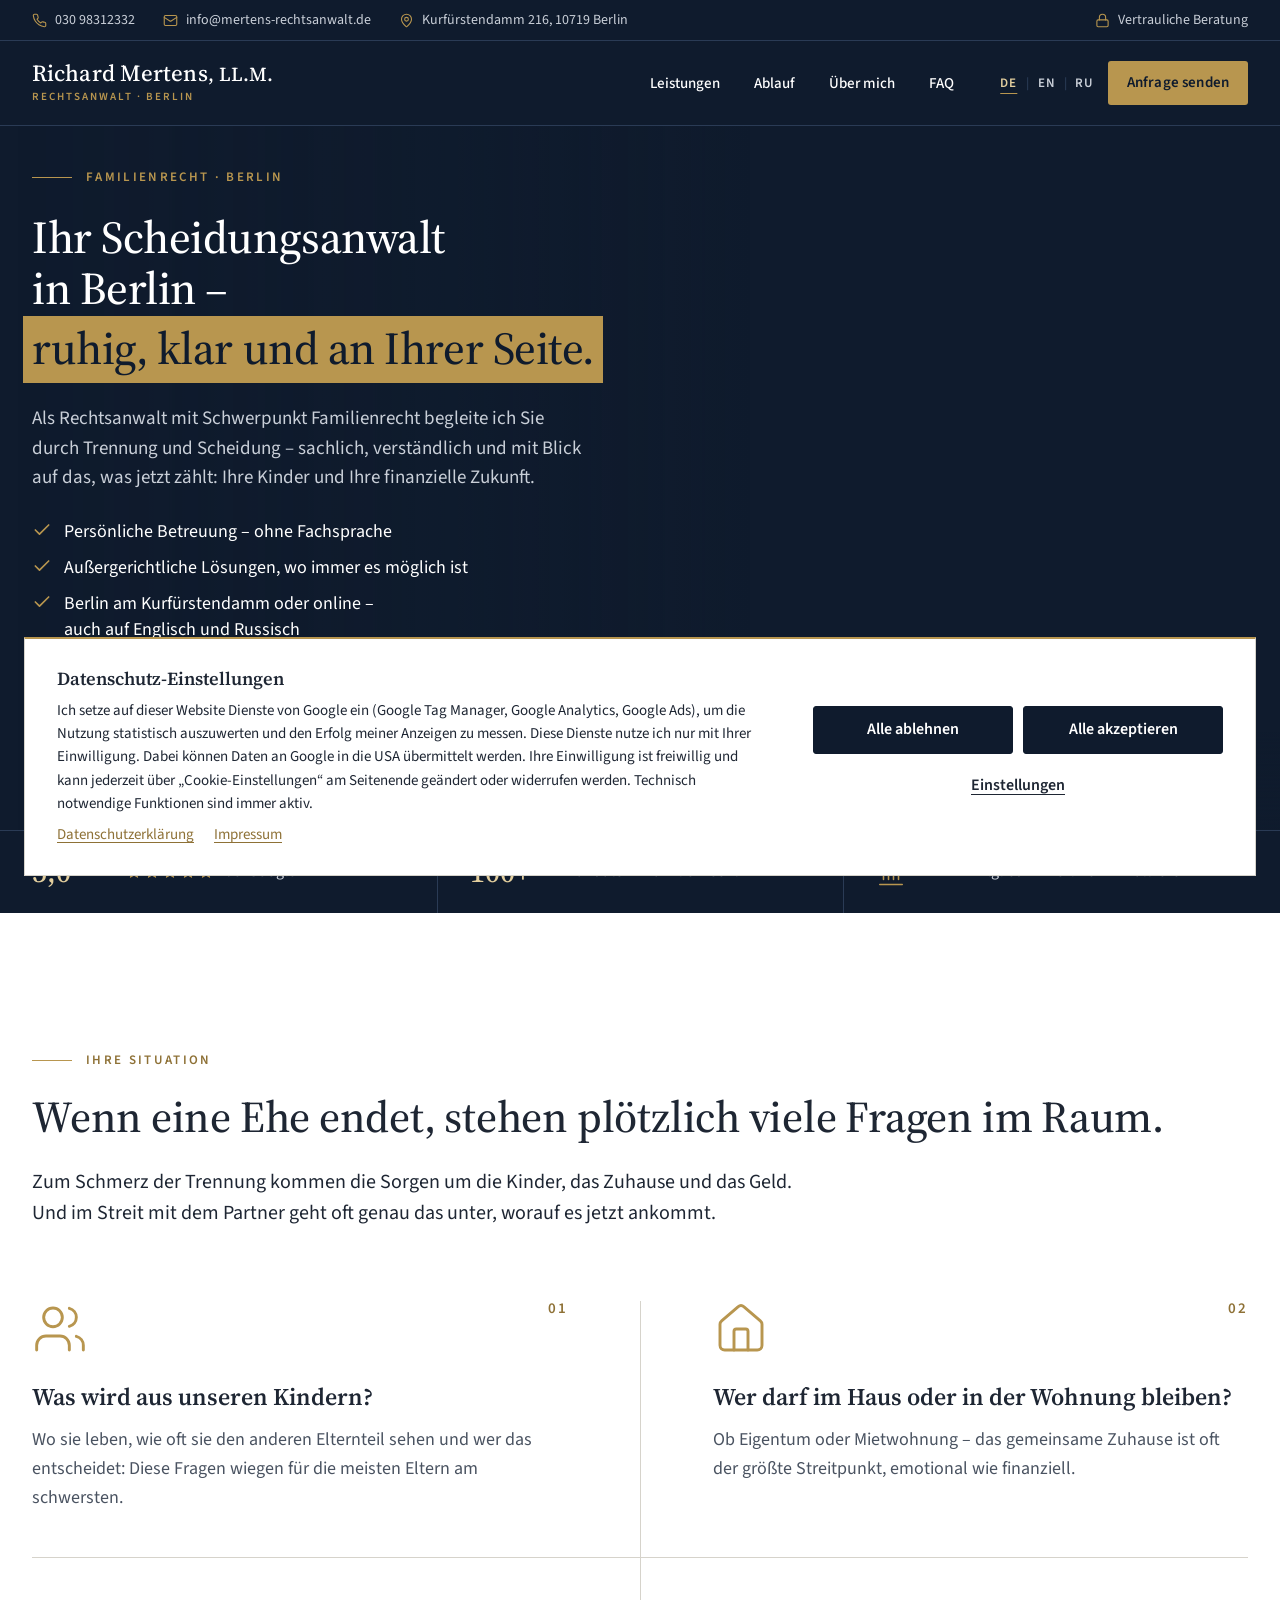
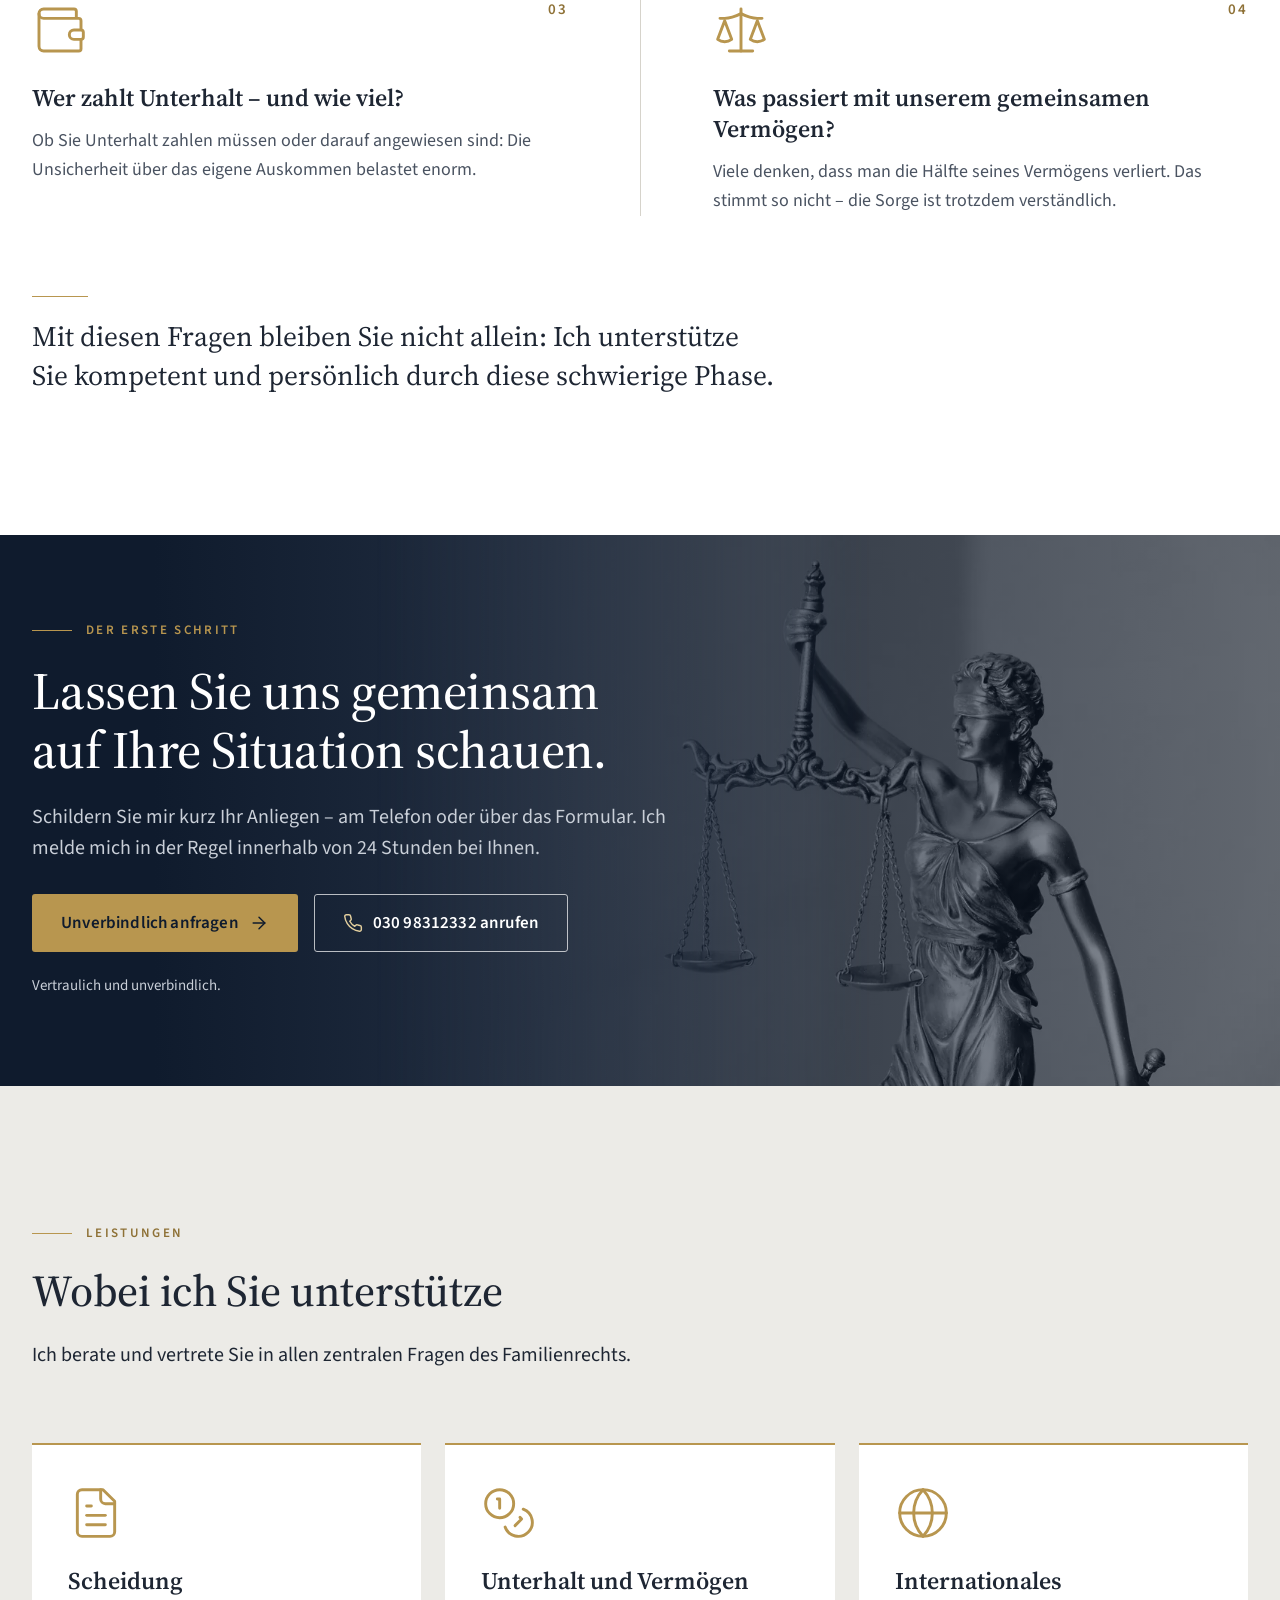
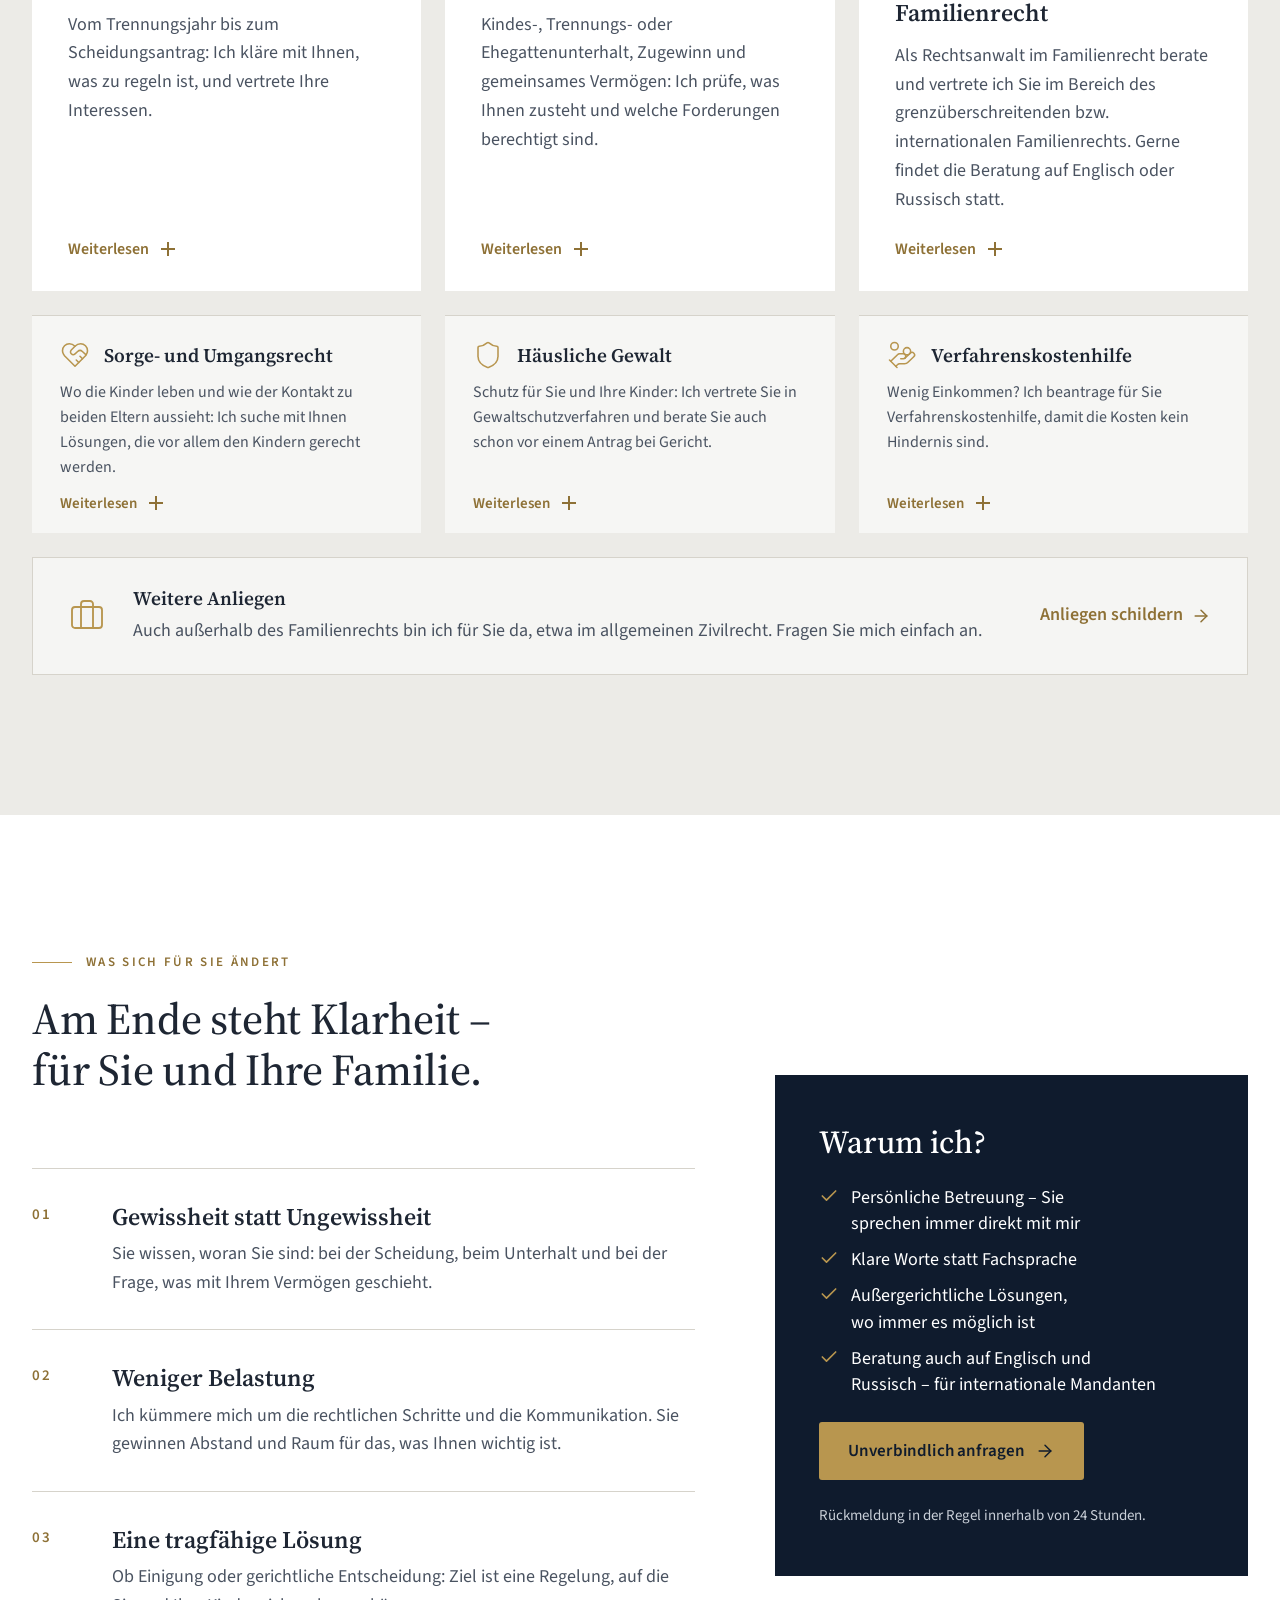
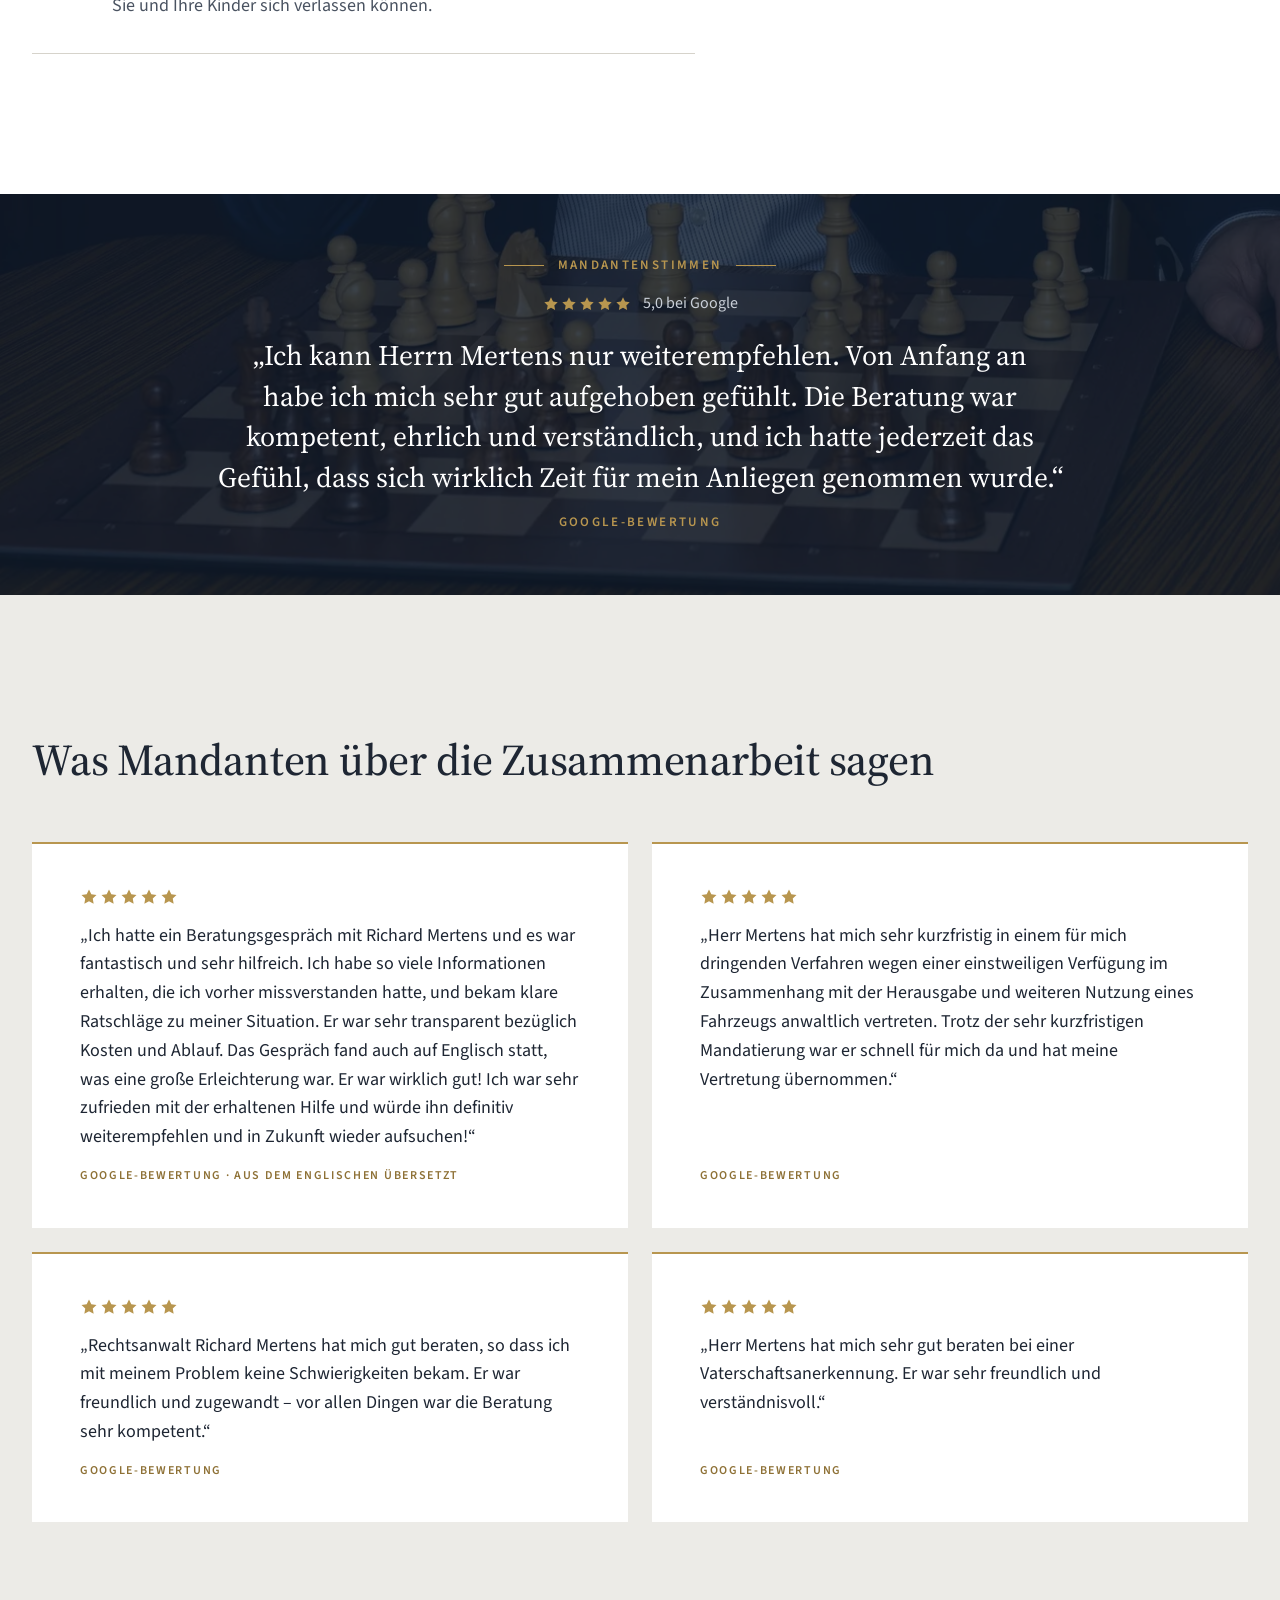
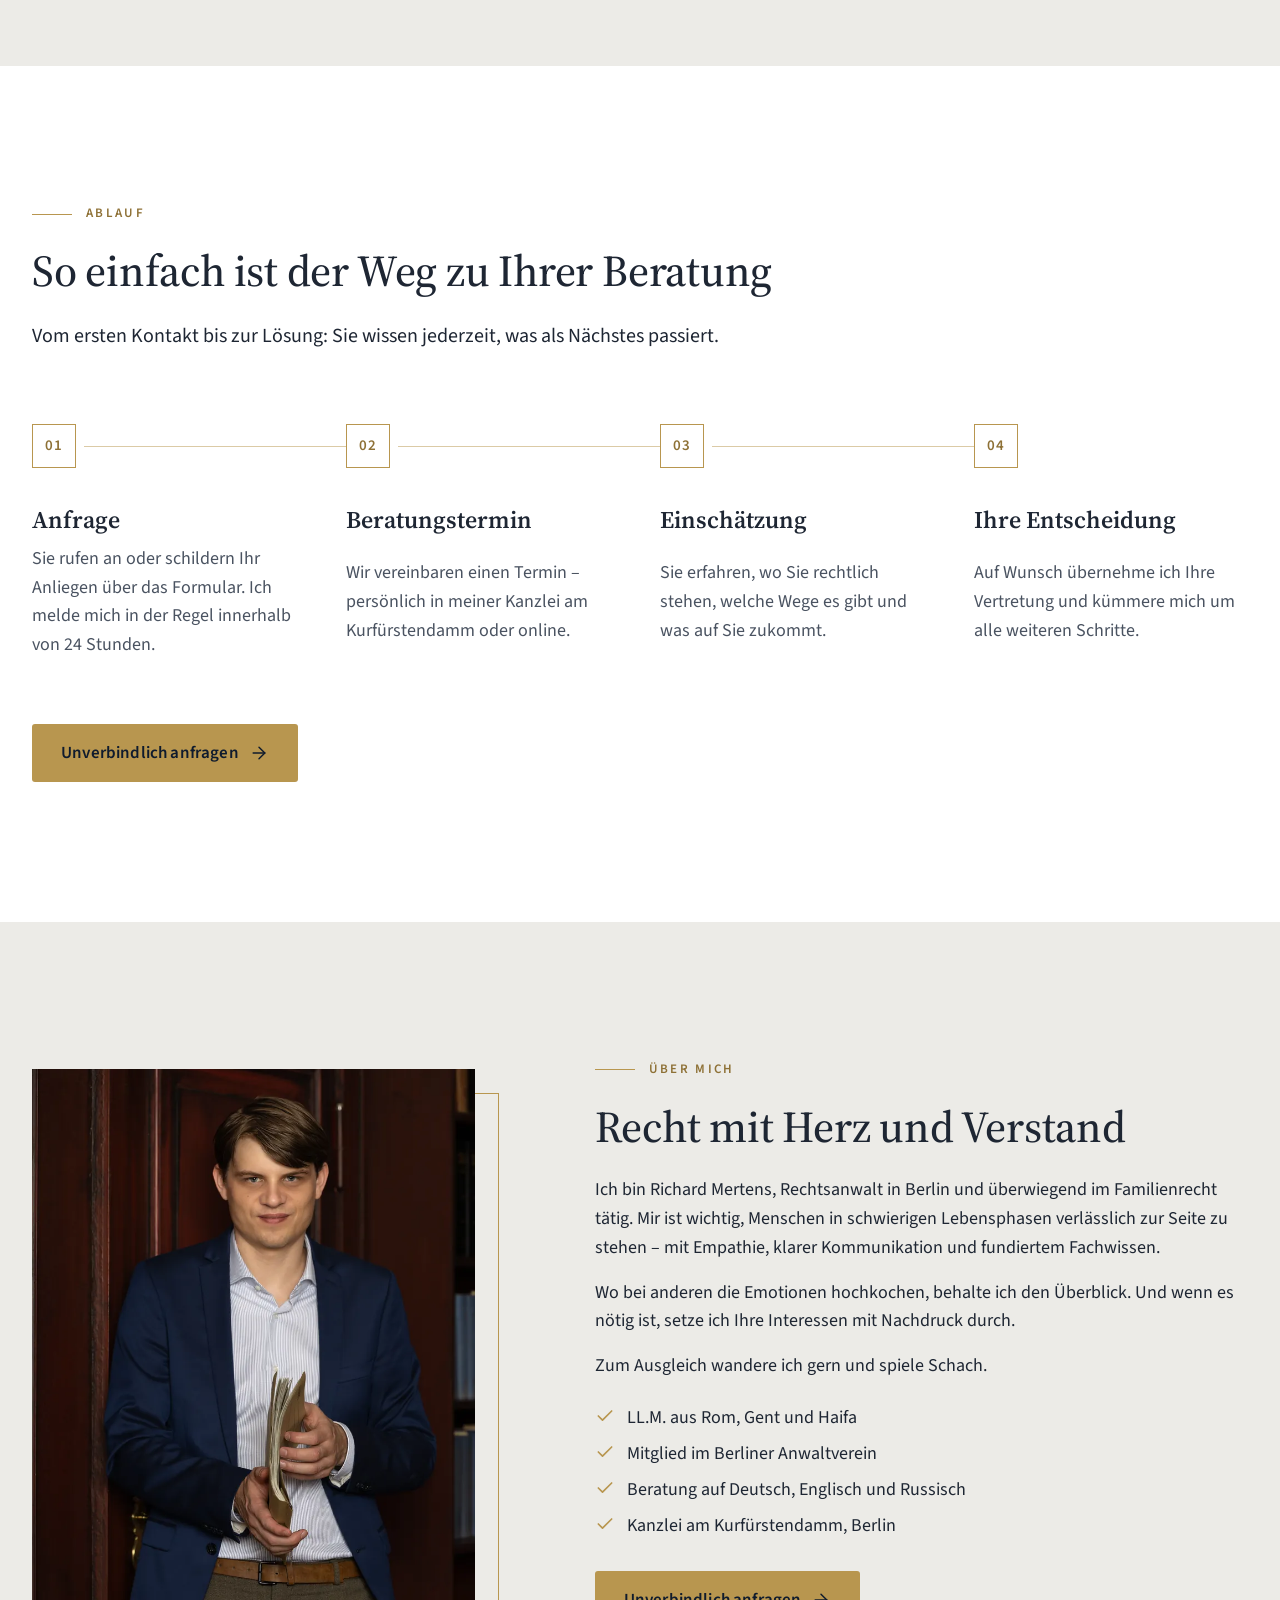
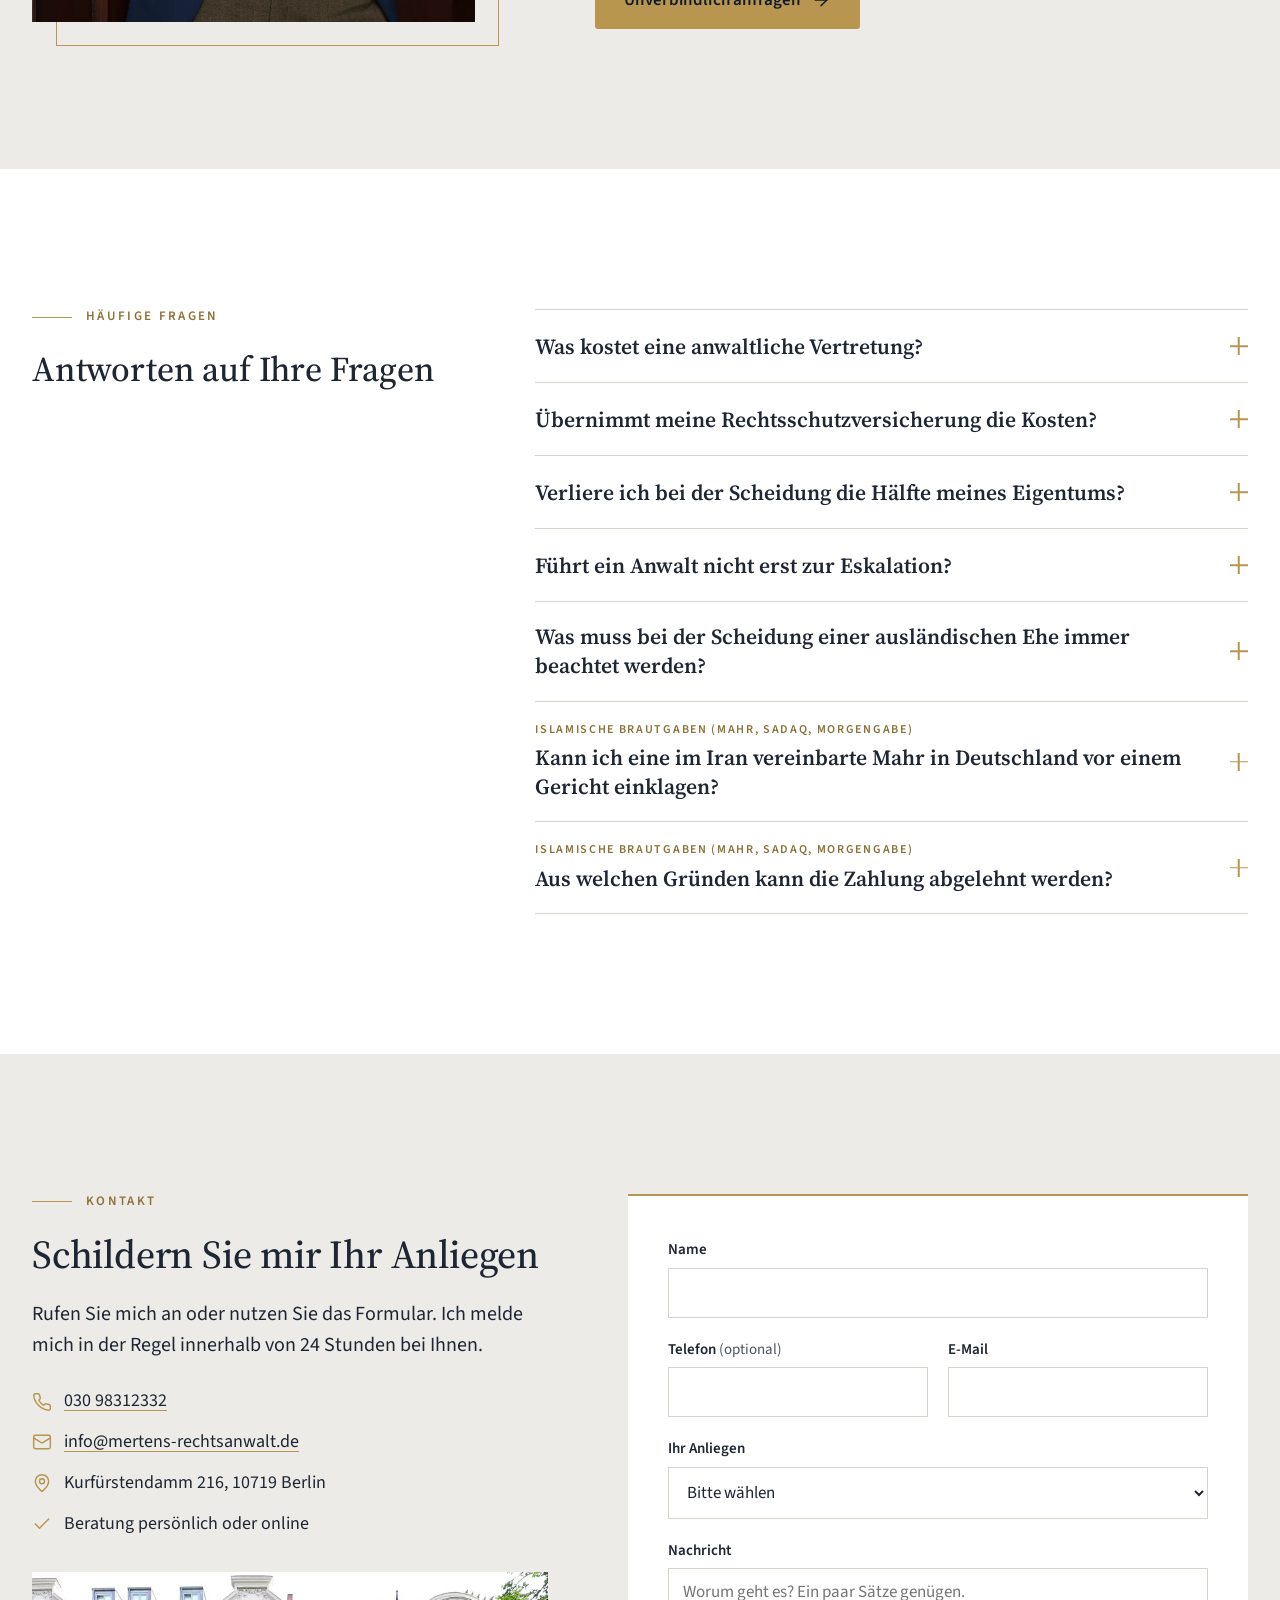
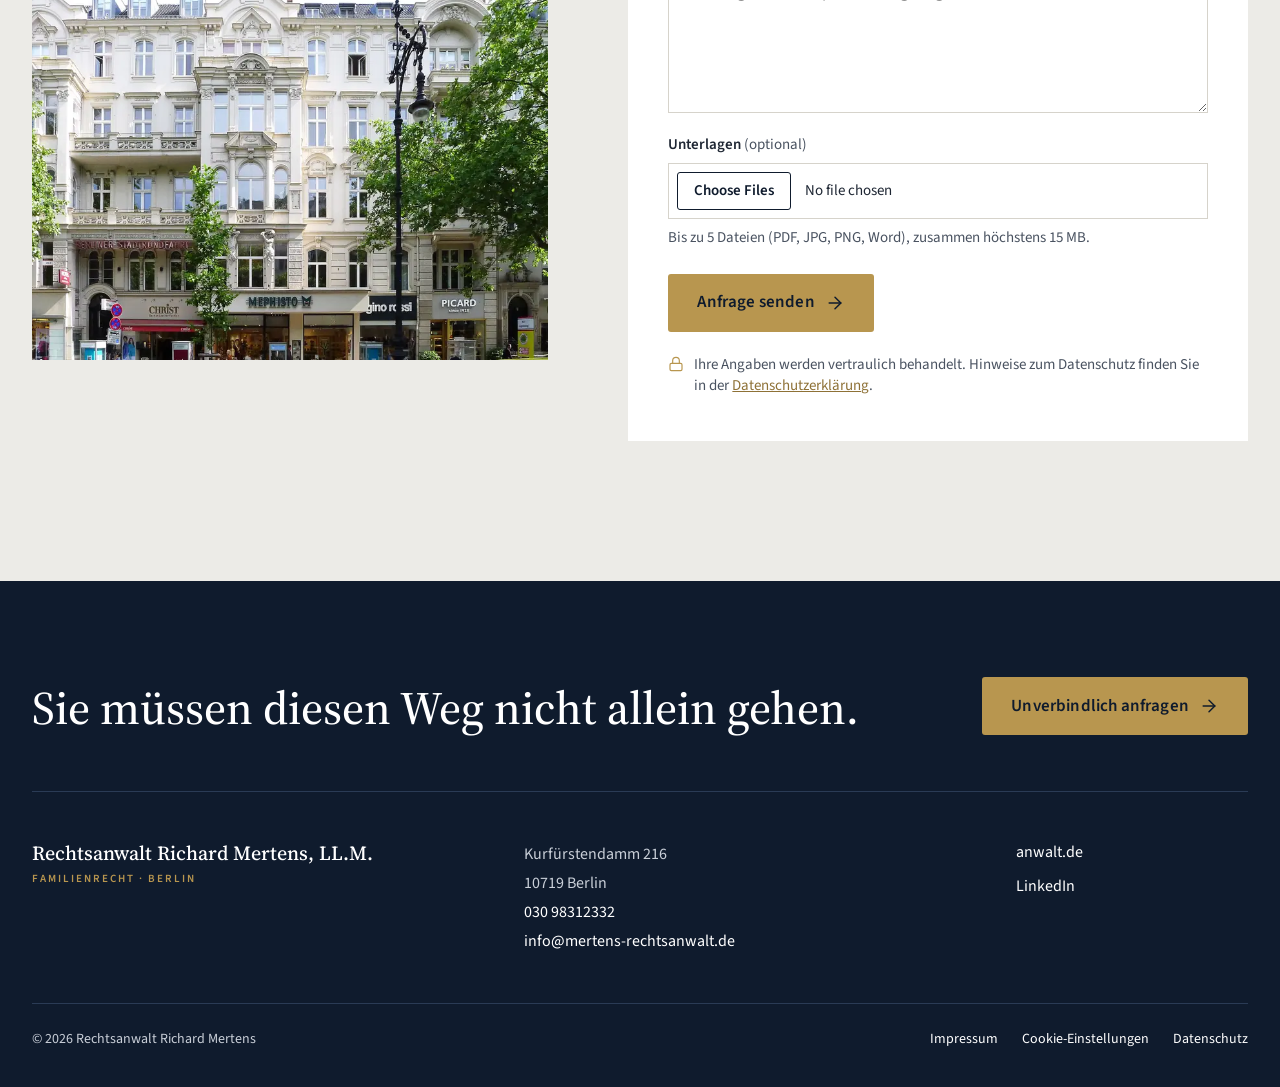
==== commit 45ffcf57: "CTAs springen direkt aufs Formular; Leistungen: 3 Schwerpunkte gross, 3 weitere kompakt; Problemkart" ====
--- a/index.html
+++ b/index.html
@@ -15,7 +15,7 @@
 
   <link rel="preload" href="fonts/SourceSerif4-variable.woff2" as="font" type="font/woff2" crossorigin>
   <link rel="preload" href="fonts/SourceSans3-variable.woff2" as="font" type="font/woff2" crossorigin>
-  <link rel="stylesheet" href="style.css?v=21">
+  <link rel="stylesheet" href="style.css?v=22">
   <!-- Consent Mode v2 + Banner: muss vor allen Google-Diensten laden -->
   <script src="consent.js?v=3"></script>
 
@@ -93,7 +93,7 @@
         <a class="icon-btn" href="tel:+493098312332" aria-label="Anrufen: 030 98312332">
           <svg class="icon" viewBox="0 0 24 24" aria-hidden="true"><path d="M22 16.92v3a2 2 0 0 1-2.18 2 19.79 19.79 0 0 1-8.63-3.07 19.5 19.5 0 0 1-6-6 19.79 19.79 0 0 1-3.07-8.67A2 2 0 0 1 4.11 2h3a2 2 0 0 1 2 1.72 12.84 12.84 0 0 0 .7 2.81 2 2 0 0 1-.45 2.11L8.09 9.91a16 16 0 0 0 6 6l1.27-1.27a2 2 0 0 1 2.11-.45 12.84 12.84 0 0 0 2.81.7A2 2 0 0 1 22 16.92z"/></svg>
         </a>
-        <a class="btn btn--primary btn--sm" href="#kontakt"><span>Anfrage<span class="hide-xs"> senden</span></span></a>
+        <a class="btn btn--primary btn--sm" href="#anfrage"><span>Anfrage<span class="hide-xs"> senden</span></span></a>
       </div>
     </nav>
   </header>
@@ -137,7 +137,7 @@
             </ul>
 
             <div class="hero__ctas">
-              <a class="btn btn--primary btn--lg" href="#kontakt">
+              <a class="btn btn--primary btn--lg" href="#anfrage">
                 Unverbindlich anfragen
                 <svg class="icon btn__arrow" viewBox="0 0 24 24" aria-hidden="true"><path d="M5 12h14"/><path d="m12 5 7 7-7 7"/></svg>
               </a>
@@ -249,8 +249,8 @@
               <svg class="icon problem__icon" viewBox="0 0 24 24" aria-hidden="true"><path d="m16 16 3-8 3 8c-.87.65-1.92 1-3 1s-2.13-.35-3-1Z"/><path d="m2 16 3-8 3 8c-.87.65-1.92 1-3 1s-2.13-.35-3-1Z"/><path d="M7 21h10"/><path d="M12 3v18"/><path d="M3 7h2c2 0 5-1 7-2 2 1 5 2 7 2h2"/></svg>
               <span class="problem__index" aria-hidden="true">04</span>
             </div>
-            <h3 class="problem__title">Verliere ich die Hälfte von allem?</h3>
-            <p class="problem__text">Viele fürchten, bei der Scheidung ihr halbes Vermögen abgeben zu müssen. Das stimmt so nicht&nbsp;– die Sorge ist trotzdem verständlich.</p>
+            <h3 class="problem__title">Was passiert mit unserem gemeinsamen Vermögen?</h3>
+            <p class="problem__text">Viele denken, dass man die Hälfte seines Vermögens verliert. Das stimmt so nicht&nbsp;– die Sorge ist trotzdem verständlich.</p>
           </li>
         </ul>
 
@@ -275,7 +275,7 @@
           Ich melde mich in der Regel innerhalb von 24&nbsp;Stunden bei Ihnen.
         </p>
         <div class="bridge__ctas">
-          <a class="btn btn--primary btn--lg" href="#kontakt">
+          <a class="btn btn--primary btn--lg" href="#anfrage">
             Unverbindlich anfragen
             <svg class="icon btn__arrow" viewBox="0 0 24 24" aria-hidden="true"><path d="M5 12h14"/><path d="m12 5 7 7-7 7"/></svg>
           </a>
@@ -298,10 +298,10 @@
           <p class="section-lead">Ich berate und vertrete Sie in allen zentralen Fragen des Familienrechts.</p>
         </header>
 
-        <!-- Sechs Leistungen: Klick auf ein Kästchen öffnet den ausführlichen Text in einem
-             breiten Feld unter der jeweiligen Reihe (script.js). Ohne JavaScript stehen alle
-             Texte offen unter ihrem Kästchen. -->
-        <div class="services__grid" data-services>
+        <!-- Sechs Leistungen: oben Richards drei Schwerpunkte (groß), darunter drei weitere (kompakt).
+             Klick auf ein Kästchen öffnet den ausführlichen Text in einem breiten Feld unter der
+             jeweiligen Reihe (script.js). Ohne JavaScript stehen alle Texte offen unter ihrem Kästchen. -->
+        <div class="services__grid services__grid--focus" data-services>
           <article class="service">
             <svg class="icon service__icon" viewBox="0 0 24 24" aria-hidden="true"><path d="M15 2H6a2 2 0 0 0-2 2v16a2 2 0 0 0 2 2h12a2 2 0 0 0 2-2V7Z"/><path d="M14 2v4a2 2 0 0 0 2 2h4"/><path d="M10 9H8"/><path d="M16 13H8"/><path d="M16 17H8"/></svg>
             <h3 class="service__title" id="svc-scheidung-title">Scheidung</h3>
@@ -311,47 +311,12 @@
           <section class="service__panel" id="svc-scheidung" aria-labelledby="svc-scheidung-title">
             <div class="service__panel-side">
               <p class="service__panel-title" aria-hidden="true">Scheidung</p>
-              <a class="text-link" href="#kontakt">Anliegen schildern <svg class="icon btn__arrow" viewBox="0 0 24 24" aria-hidden="true"><path d="M5 12h14"/><path d="m12 5 7 7-7 7"/></svg></a>
+              <a class="text-link" href="#anfrage">Anliegen schildern <svg class="icon btn__arrow" viewBox="0 0 24 24" aria-hidden="true"><path d="M5 12h14"/><path d="m12 5 7 7-7 7"/></svg></a>
             </div>
             <div class="service__panel-text">
               <p>Ich unterstütze Sie im gesamten Scheidungsprozess. Sie können sich bereits zum Zeitpunkt einer beabsichtigten Trennung über sämtliche rechtlichen Folgen einer Scheidung bei mir informieren.</p>
               <p>Auch nach Erhalt eines Scheidungsantrags können Sie sich bei mir beraten lassen. Ich kommuniziere dabei immer offen, inwieweit eine rechtliche Vertretung für Sie notwendig ist&nbsp;– vor allem im Hinblick auf die zu erwartenden Kosten. Denn für das Scheidungsverfahren gilt zwar Anwaltszwang, d.&nbsp;h. der Scheidungsantrag muss über einen Rechtsanwalt gestellt werden. Für die Zustimmung zum Scheidungsantrag ist aber keine Vertretung durch einen Rechtsanwalt erforderlich. In diesem Fall sollten Sie sich aber mindestens zum Ablauf und vor allem zu den Folgen der fehlenden anwaltlichen Vertretung beraten lassen.</p>
               <p>Im Rahmen des Beratungsgesprächs informiere ich Sie zum Versorgungsausgleich und zu allen anderen Möglichkeiten, Ihre wirtschaftlichen Ansprüche durchzusetzen oder unberechtigte Forderungen abzuwehren, etwa beim Trennungsunterhalt oder beim Zugewinnausgleich. Ich vertrete Sie auch bei internationalen Scheidungen mit besonderem Schwerpunkt auf Russland und den GUS-Staaten sowie dem islamischen Rechtskreis.</p>
-            </div>
-          </section>
-
-          <article class="service">
-            <svg class="icon service__icon" viewBox="0 0 24 24" aria-hidden="true"><path d="M20 13c0 5-3.5 7.5-7.66 8.95a1 1 0 0 1-.67-.01C7.5 20.5 4 18 4 13V6a1 1 0 0 1 1-1c2 0 4.5-1.2 6.24-2.72a1.17 1.17 0 0 1 1.52 0C14.51 3.81 17 5 19 5a1 1 0 0 1 1 1z"/></svg>
-            <h3 class="service__title" id="svc-gewalt-title">Häusliche Gewalt</h3>
-            <p class="service__text">Schutz für Sie und Ihre Kinder: Ich vertrete Sie in Gewaltschutzverfahren und berate Sie auch schon vor einem Antrag bei Gericht.</p>
-            <button class="service__toggle" type="button" aria-expanded="false" aria-controls="svc-gewalt"><span class="service__toggle-label">Weiterlesen</span><span class="service__plus" aria-hidden="true"></span></button>
-          </article>
-          <section class="service__panel" id="svc-gewalt" aria-labelledby="svc-gewalt-title">
-            <div class="service__panel-side">
-              <p class="service__panel-title" aria-hidden="true">Häusliche Gewalt</p>
-              <a class="text-link" href="#kontakt">Anliegen schildern <svg class="icon btn__arrow" viewBox="0 0 24 24" aria-hidden="true"><path d="M5 12h14"/><path d="m12 5 7 7-7 7"/></svg></a>
-            </div>
-            <div class="service__panel-text">
-              <p>Ich vertrete Sie in Gewaltschutzsachen. Wenn Sie bereits einen Antrag bei der Rechtsantragsstelle des Gerichts gestellt haben, können Sie mich für eine Erstberatung kontaktieren. Ich bin auch im Rahmen der Verfahrenskostenhilfe tätig. Eine Anzeige bei der Polizei oder der Antrag auf Gewaltschutzmaßnahmen bedeutet meistens auch das Ende der persönlichen Beziehung zwischen den Partnern.</p>
-              <p>Sie können sich in Fällen häuslicher Gewalt auch vor einer Antragstellung bei Gericht anwaltlich beraten lassen. In der Regel sollten Gewaltschutzanträge direkt bei der Rechtsantragsstelle des Gerichts gestellt werden. Ich vertrete Sie auch in möglichen Strafverfahren im Zusammenhang mit häuslicher Gewalt.</p>
-              <p class="service__alert">Bei akuter Gefahr wählen Sie bitte sofort den Notruf <a href="tel:110">110</a>.</p>
-            </div>
-          </section>
-
-          <article class="service">
-            <svg class="icon service__icon" viewBox="0 0 24 24" aria-hidden="true"><path d="M19 14c1.49-1.46 3-3.21 3-5.5A5.5 5.5 0 0 0 16.5 3c-1.76 0-3 .5-4.5 2-1.5-1.5-2.74-2-4.5-2A5.5 5.5 0 0 0 2 8.5c0 2.3 1.5 4.05 3 5.5l7 7Z"/><path d="M12 5 9.04 7.96a2.17 2.17 0 0 0 0 3.08c.82.82 2.13.85 3 .07l2.07-1.9a2.82 2.82 0 0 1 3.79 0l2.96 2.66"/><path d="m18 15-2-2"/><path d="m15 18-2-2"/></svg>
-            <h3 class="service__title" id="svc-sorge-title">Sorge- und Umgangsrecht</h3>
-            <p class="service__text">Wo die Kinder leben und wie der Kontakt zu beiden Eltern aussieht: Ich suche mit Ihnen Lösungen, die vor allem den Kindern gerecht werden.</p>
-            <button class="service__toggle" type="button" aria-expanded="false" aria-controls="svc-sorge"><span class="service__toggle-label">Weiterlesen</span><span class="service__plus" aria-hidden="true"></span></button>
-          </article>
-          <section class="service__panel" id="svc-sorge" aria-labelledby="svc-sorge-title">
-            <div class="service__panel-side">
-              <p class="service__panel-title" aria-hidden="true">Sorge- und Umgangsrecht</p>
-              <a class="text-link" href="#kontakt">Anliegen schildern <svg class="icon btn__arrow" viewBox="0 0 24 24" aria-hidden="true"><path d="M5 12h14"/><path d="m12 5 7 7-7 7"/></svg></a>
-            </div>
-            <div class="service__panel-text">
-              <p>Verfahren im Sorge- und Umgangsrecht sind für Eltern eine besonders sensible Angelegenheit. Bei diesen Verfahren geht es vorrangig nicht um die Interessen der Eltern, sondern um die des Kindes, das meist am stärksten unter der Situation leidet. Ich begleite Sie während des gesamten Verfahrens und stehe Ihnen als verlässliche und fachkundige Stütze zur Seite.</p>
-              <p>In der emotional stark aufgeladenen Situation von Elternkonflikten um das gemeinsame Kind wirke ich in jedem Verfahren auf eine Lösung hin, etwa einen gerichtlichen Vergleich oder eine vertragliche Umgangsvereinbarung. Denn eine gemeinsame Lösung dient auch bei zerstrittenen Eltern im Regelfall dem Kindeswohl und Ihren Interessen mehr als eine einseitige Festlegung durch das Familiengericht. Wo Kooperation aber an ihre Grenzen stößt, nutze ich selbstverständlich alle prozessualen Möglichkeiten, um Ihre Interessen und das Kindeswohl zu schützen.</p>
             </div>
           </section>
 
@@ -364,30 +329,13 @@
           <section class="service__panel" id="svc-unterhalt" aria-labelledby="svc-unterhalt-title">
             <div class="service__panel-side">
               <p class="service__panel-title" aria-hidden="true">Unterhalt und Vermögen</p>
-              <a class="text-link" href="#kontakt">Anliegen schildern <svg class="icon btn__arrow" viewBox="0 0 24 24" aria-hidden="true"><path d="M5 12h14"/><path d="m12 5 7 7-7 7"/></svg></a>
+              <a class="text-link" href="#anfrage">Anliegen schildern <svg class="icon btn__arrow" viewBox="0 0 24 24" aria-hidden="true"><path d="M5 12h14"/><path d="m12 5 7 7-7 7"/></svg></a>
             </div>
             <div class="service__panel-text">
               <p>Es gibt eine Reihe verschiedener Unterhaltsformen im Familienrecht&nbsp;– Kindesunterhalt, Verwandtenunterhalt, Ehegattenunterhalt usw. Ich prüfe für Sie, ob Sie einen Unterhaltsanspruch haben und wie Sie den Unterhalt rechtlich geltend machen können. Genauso vertrete ich Sie, wenn Sie sich unberechtigten Unterhaltsforderungen ausgesetzt sehen oder die Höhe von Unterhaltsforderungen überprüfen möchten.</p>
               <p>Allen Unterhaltsformen ist gemeinsam, dass die Berechnung auf Grundlage des Einkommens erfolgt. Hierzu hat der potenziell Unterhaltsberechtigte einen Auskunftsanspruch gegen den Unterhaltspflichtigen. Ich unterstütze Sie bei der Erteilung oder Einholung von Auskünften. Das aufgrund der Auskunft zu ermittelnde Einkommen bestimmt die Unterhaltspflicht. Hierbei ist genau darauf zu achten, welche Posten vom Einkommen abzugsfähig sind. Viele Unterhaltsschuldner versuchen, ihre Unterhaltslast zu drücken, indem das Einkommen kleingerechnet wird. Welche Posten tatsächlich abzugsfähig sind, richtet sich nach den gesetzlichen Anforderungen und der Rechtsprechung der Gerichte. Hierüber informiere ich Sie in einem Beratungsgespräch.</p>
               <p>Ich vertrete Sie auch im Bereich des Unterhaltsvorschusses. Unterhaltsvorschuss wird von den Unterhaltsvorschusskassen an Bedürftige gezahlt, wenn minderjährige Kinder bei einem der Elternteile leben. Häufig sieht sich der nicht betreuende Elternteil&nbsp;– oft nach Jahren&nbsp;– hohen Rückforderungen der Unterhaltsvorschusskasse ausgesetzt. In vielen Fällen kann diese Schuldenlast mit anwaltlicher Vertretung aber deutlich reduziert werden. Sie können einen Beratungstermin vereinbaren, um sich zu einer Unterhaltsvorschusssache zu informieren.</p>
               <p>Auch beim Vermögen unterstütze ich Sie. Bei der Scheidung wird nicht das gesamte Eigentum geteilt, sondern nur der Zugewinn, also das, was ein Ehepartner während der Ehe hinzugewonnen hat. Ich ermittle, was tatsächlich ausgeglichen werden muss&nbsp;– etwa beim Haus, bei Ersparnissen oder der gemeinsamen Wohnung&nbsp;– und setze mich für eine faire Aufteilung ein.</p>
-            </div>
-          </section>
-
-          <article class="service">
-            <svg class="icon service__icon" viewBox="0 0 24 24" aria-hidden="true"><path d="M11 15h2a2 2 0 1 0 0-4h-3c-.6 0-1.1.2-1.4.6L3 17"/><path d="m7 21 1.6-1.4c.3-.4.8-.6 1.4-.6h4c1.1 0 2.1-.4 2.8-1.2l4.6-4.4a2 2 0 0 0-2.75-2.91l-4.2 3.9"/><path d="m2 16 6 6"/><circle cx="16" cy="9" r="2.9"/><circle cx="6" cy="5" r="3"/></svg>
-            <h3 class="service__title" id="svc-vkh-title">Verfahrenskostenhilfe</h3>
-            <p class="service__text">Wenig Einkommen? Ich beantrage für Sie Verfahrenskostenhilfe, damit die Kosten kein Hindernis sind.</p>
-            <button class="service__toggle" type="button" aria-expanded="false" aria-controls="svc-vkh"><span class="service__toggle-label">Weiterlesen</span><span class="service__plus" aria-hidden="true"></span></button>
-          </article>
-          <section class="service__panel" id="svc-vkh" aria-labelledby="svc-vkh-title">
-            <div class="service__panel-side">
-              <p class="service__panel-title" aria-hidden="true">Verfahrenskostenhilfe</p>
-              <a class="text-link" href="#kontakt">Anliegen schildern <svg class="icon btn__arrow" viewBox="0 0 24 24" aria-hidden="true"><path d="M5 12h14"/><path d="m12 5 7 7-7 7"/></svg></a>
-            </div>
-            <div class="service__panel-text">
-              <p>Wenn Sie nicht über genug Einkommen verfügen, beantrage ich für Sie Verfahrenskostenhilfe. Sie müssen dazu das Formular über die wirtschaftlichen Verhältnisse ausfüllen. Bei Fragen hierzu unterstütze ich Sie gerne. Eine Ausfüllhilfe für das Formular erhalten Sie auf <a href="https://www.pkh-formular.de" target="_blank" rel="noopener">www.pkh-formular.de</a>.</p>
-              <p>Mit der Verfahrenskostenhilfe übernimmt die Staatskasse die Gerichtskosten und meine Gebühren&nbsp;– je nach Einkommen ganz oder gegen Ratenzahlung. In der Regel haben Sie einen Anspruch auf Verfahrenskostenhilfe, wenn Sie Sozialleistungen erhalten (z.&nbsp;B. Bürgergeld oder Grundsicherung). Sie können auch Verfahrenskostenhilfe erhalten, wenn Sie über ein geringes Einkommen verfügen. In diesem Fall kann es sein, dass das Gericht eine Ratenzahlung festsetzt.</p>
             </div>
           </section>
 
@@ -400,11 +348,72 @@
           <section class="service__panel" id="svc-international" aria-labelledby="svc-international-title">
             <div class="service__panel-side">
               <p class="service__panel-title" aria-hidden="true">Internationales Familienrecht</p>
-              <a class="text-link" href="#kontakt">Anliegen schildern <svg class="icon btn__arrow" viewBox="0 0 24 24" aria-hidden="true"><path d="M5 12h14"/><path d="m12 5 7 7-7 7"/></svg></a>
+              <a class="text-link" href="#anfrage">Anliegen schildern <svg class="icon btn__arrow" viewBox="0 0 24 24" aria-hidden="true"><path d="M5 12h14"/><path d="m12 5 7 7-7 7"/></svg></a>
             </div>
             <div class="service__panel-text">
               <p>Auslandsbezüge können auf verschiedene Weise entstehen, z.&nbsp;B. durch eine Eheschließung im Ausland mit anschließender Einreise der Ehegatten, durch die ausländische Staatsangehörigkeit eines oder beider Ehepartner oder auch nur durch einen geplanten Wegzug ins Ausland. Die Folgen sind unterschiedlich und hängen von verschiedenen Faktoren ab. Besonders schwierig ist der Auslandsbezug bei Ländern außerhalb der Europäischen Union, z.&nbsp;B. Russland, Iran, Vietnam oder anderen Ländern.</p>
               <p>Eine anwaltliche Beratung ist dabei meistens sinnvoll, weil die Wirkungen von Land zu Land sehr unterschiedlich sein können. Die möglichen Auswirkungen sind für die Ehegatten meistens nicht leicht erkennbar. Im Fall einer Trennung oder Scheidung kann das zu bösen Überraschungen führen. Die möglichen Folgen können vorab durch Vereinbarungen abgefedert werden, z.&nbsp;B. durch einen Ehevertrag mit deutscher Rechtswahlklausel. Hierbei unterstütze ich Sie.</p>
+            </div>
+          </section>
+        </div>
+
+        <!-- weitere Leistungen: kompaktere, zurückhaltendere Kästchen -->
+        <div class="services__grid services__grid--minor" data-services>
+          <article class="service service--minor">
+            <div class="service__head">
+              <svg class="icon service__icon" viewBox="0 0 24 24" aria-hidden="true"><path d="M19 14c1.49-1.46 3-3.21 3-5.5A5.5 5.5 0 0 0 16.5 3c-1.76 0-3 .5-4.5 2-1.5-1.5-2.74-2-4.5-2A5.5 5.5 0 0 0 2 8.5c0 2.3 1.5 4.05 3 5.5l7 7Z"/><path d="M12 5 9.04 7.96a2.17 2.17 0 0 0 0 3.08c.82.82 2.13.85 3 .07l2.07-1.9a2.82 2.82 0 0 1 3.79 0l2.96 2.66"/><path d="m18 15-2-2"/><path d="m15 18-2-2"/></svg>
+              <h3 class="service__title" id="svc-sorge-title">Sorge- und Umgangsrecht</h3>
+            </div>
+            <p class="service__text">Wo die Kinder leben und wie der Kontakt zu beiden Eltern aussieht: Ich suche mit Ihnen Lösungen, die vor allem den Kindern gerecht werden.</p>
+            <button class="service__toggle" type="button" aria-expanded="false" aria-controls="svc-sorge"><span class="service__toggle-label">Weiterlesen</span><span class="service__plus" aria-hidden="true"></span></button>
+          </article>
+          <section class="service__panel" id="svc-sorge" aria-labelledby="svc-sorge-title">
+            <div class="service__panel-side">
+              <p class="service__panel-title" aria-hidden="true">Sorge- und Umgangsrecht</p>
+              <a class="text-link" href="#anfrage">Anliegen schildern <svg class="icon btn__arrow" viewBox="0 0 24 24" aria-hidden="true"><path d="M5 12h14"/><path d="m12 5 7 7-7 7"/></svg></a>
+            </div>
+            <div class="service__panel-text">
+              <p>Verfahren im Sorge- und Umgangsrecht sind für Eltern eine besonders sensible Angelegenheit. Bei diesen Verfahren geht es vorrangig nicht um die Interessen der Eltern, sondern um die des Kindes, das meist am stärksten unter der Situation leidet. Ich begleite Sie während des gesamten Verfahrens und stehe Ihnen als verlässliche und fachkundige Stütze zur Seite.</p>
+              <p>In der emotional stark aufgeladenen Situation von Elternkonflikten um das gemeinsame Kind wirke ich in jedem Verfahren auf eine Lösung hin, etwa einen gerichtlichen Vergleich oder eine vertragliche Umgangsvereinbarung. Denn eine gemeinsame Lösung dient auch bei zerstrittenen Eltern im Regelfall dem Kindeswohl und Ihren Interessen mehr als eine einseitige Festlegung durch das Familiengericht. Wo Kooperation aber an ihre Grenzen stößt, nutze ich selbstverständlich alle prozessualen Möglichkeiten, um Ihre Interessen und das Kindeswohl zu schützen.</p>
+            </div>
+          </section>
+
+          <article class="service service--minor">
+            <div class="service__head">
+              <svg class="icon service__icon" viewBox="0 0 24 24" aria-hidden="true"><path d="M20 13c0 5-3.5 7.5-7.66 8.95a1 1 0 0 1-.67-.01C7.5 20.5 4 18 4 13V6a1 1 0 0 1 1-1c2 0 4.5-1.2 6.24-2.72a1.17 1.17 0 0 1 1.52 0C14.51 3.81 17 5 19 5a1 1 0 0 1 1 1z"/></svg>
+              <h3 class="service__title" id="svc-gewalt-title">Häusliche Gewalt</h3>
+            </div>
+            <p class="service__text">Schutz für Sie und Ihre Kinder: Ich vertrete Sie in Gewaltschutzverfahren und berate Sie auch schon vor einem Antrag bei Gericht.</p>
+            <button class="service__toggle" type="button" aria-expanded="false" aria-controls="svc-gewalt"><span class="service__toggle-label">Weiterlesen</span><span class="service__plus" aria-hidden="true"></span></button>
+          </article>
+          <section class="service__panel" id="svc-gewalt" aria-labelledby="svc-gewalt-title">
+            <div class="service__panel-side">
+              <p class="service__panel-title" aria-hidden="true">Häusliche Gewalt</p>
+              <a class="text-link" href="#anfrage">Anliegen schildern <svg class="icon btn__arrow" viewBox="0 0 24 24" aria-hidden="true"><path d="M5 12h14"/><path d="m12 5 7 7-7 7"/></svg></a>
+            </div>
+            <div class="service__panel-text">
+              <p>Ich vertrete Sie in Gewaltschutzsachen. Wenn Sie bereits einen Antrag bei der Rechtsantragsstelle des Gerichts gestellt haben, können Sie mich für eine Erstberatung kontaktieren. Ich bin auch im Rahmen der Verfahrenskostenhilfe tätig. Eine Anzeige bei der Polizei oder der Antrag auf Gewaltschutzmaßnahmen bedeutet meistens auch das Ende der persönlichen Beziehung zwischen den Partnern.</p>
+              <p>Sie können sich in Fällen häuslicher Gewalt auch vor einer Antragstellung bei Gericht anwaltlich beraten lassen. In der Regel sollten Gewaltschutzanträge direkt bei der Rechtsantragsstelle des Gerichts gestellt werden. Ich vertrete Sie auch in möglichen Strafverfahren im Zusammenhang mit häuslicher Gewalt.</p>
+              <p class="service__alert">Bei akuter Gefahr wählen Sie bitte sofort den Notruf <a href="tel:110">110</a>.</p>
+            </div>
+          </section>
+
+          <article class="service service--minor">
+            <div class="service__head">
+              <svg class="icon service__icon" viewBox="0 0 24 24" aria-hidden="true"><path d="M11 15h2a2 2 0 1 0 0-4h-3c-.6 0-1.1.2-1.4.6L3 17"/><path d="m7 21 1.6-1.4c.3-.4.8-.6 1.4-.6h4c1.1 0 2.1-.4 2.8-1.2l4.6-4.4a2 2 0 0 0-2.75-2.91l-4.2 3.9"/><path d="m2 16 6 6"/><circle cx="16" cy="9" r="2.9"/><circle cx="6" cy="5" r="3"/></svg>
+              <h3 class="service__title" id="svc-vkh-title">Verfahrenskostenhilfe</h3>
+            </div>
+            <p class="service__text">Wenig Einkommen? Ich beantrage für Sie Verfahrenskostenhilfe, damit die Kosten kein Hindernis sind.</p>
+            <button class="service__toggle" type="button" aria-expanded="false" aria-controls="svc-vkh"><span class="service__toggle-label">Weiterlesen</span><span class="service__plus" aria-hidden="true"></span></button>
+          </article>
+          <section class="service__panel" id="svc-vkh" aria-labelledby="svc-vkh-title">
+            <div class="service__panel-side">
+              <p class="service__panel-title" aria-hidden="true">Verfahrenskostenhilfe</p>
+              <a class="text-link" href="#anfrage">Anliegen schildern <svg class="icon btn__arrow" viewBox="0 0 24 24" aria-hidden="true"><path d="M5 12h14"/><path d="m12 5 7 7-7 7"/></svg></a>
+            </div>
+            <div class="service__panel-text">
+              <p>Wenn Sie nicht über genug Einkommen verfügen, beantrage ich für Sie Verfahrenskostenhilfe. Sie müssen dazu das Formular über die wirtschaftlichen Verhältnisse ausfüllen. Bei Fragen hierzu unterstütze ich Sie gerne. Eine Ausfüllhilfe für das Formular erhalten Sie auf <a href="https://www.pkh-formular.de" target="_blank" rel="noopener">www.pkh-formular.de</a>.</p>
+              <p>Mit der Verfahrenskostenhilfe übernimmt die Staatskasse die Gerichtskosten und meine Gebühren&nbsp;– je nach Einkommen ganz oder gegen Ratenzahlung. In der Regel haben Sie einen Anspruch auf Verfahrenskostenhilfe, wenn Sie Sozialleistungen erhalten (z.&nbsp;B. Bürgergeld oder Grundsicherung). Sie können auch Verfahrenskostenhilfe erhalten, wenn Sie über ein geringes Einkommen verfügen. In diesem Fall kann es sein, dass das Gericht eine Ratenzahlung festsetzt.</p>
             </div>
           </section>
         </div>
@@ -415,7 +424,7 @@
             <h3 class="services__more-title">Weitere Anliegen</h3>
             <p>Auch außerhalb des Familienrechts bin ich für Sie da, etwa im allgemeinen Zivilrecht. Fragen Sie mich einfach an.</p>
           </div>
-          <a class="text-link" href="#kontakt">
+          <a class="text-link" href="#anfrage">
             Anliegen schildern
             <svg class="icon btn__arrow" viewBox="0 0 24 24" aria-hidden="true"><path d="M5 12h14"/><path d="m12 5 7 7-7 7"/></svg>
           </a>
@@ -478,7 +487,7 @@
               Beratung auch auf Englisch und Russisch&nbsp;– für internationale Mandanten
             </li>
           </ul>
-          <a class="btn btn--primary btn--lg why__cta" href="#kontakt">
+          <a class="btn btn--primary btn--lg why__cta" href="#anfrage">
             Unverbindlich anfragen
             <svg class="icon btn__arrow" viewBox="0 0 24 24" aria-hidden="true"><path d="M5 12h14"/><path d="m12 5 7 7-7 7"/></svg>
           </a>
@@ -582,7 +591,7 @@
         </ol>
 
         <div class="process__cta">
-          <a class="btn btn--primary btn--lg" href="#kontakt">
+          <a class="btn btn--primary btn--lg" href="#anfrage">
             Unverbindlich anfragen
             <svg class="icon btn__arrow" viewBox="0 0 24 24" aria-hidden="true"><path d="M5 12h14"/><path d="m12 5 7 7-7 7"/></svg>
           </a>
@@ -629,7 +638,7 @@
               Kanzlei am Kurfürstendamm, Berlin
             </li>
           </ul>
-          <a class="btn btn--primary btn--lg about__cta" href="#kontakt">
+          <a class="btn btn--primary btn--lg about__cta" href="#anfrage">
             Unverbindlich anfragen
             <svg class="icon btn__arrow" viewBox="0 0 24 24" aria-hidden="true"><path d="M5 12h14"/><path d="m12 5 7 7-7 7"/></svg>
           </a>
@@ -733,7 +742,7 @@
         </div>
 
         <!-- Versand über kontakt.php auf dem eigenen STRATO-Webspace (kein Drittanbieter) -->
-        <form class="contact-form" action="kontakt.php" method="POST" enctype="multipart/form-data" novalidate>
+        <form class="contact-form" id="anfrage" action="kontakt.php" method="POST" enctype="multipart/form-data" novalidate>
           <input type="hidden" name="ts" value="">
           <div class="contact-form__hp" aria-hidden="true">
             <label for="f-website">Bitte leer lassen</label>
@@ -798,7 +807,7 @@
     <div class="container">
       <div class="site-footer__top">
         <p class="site-footer__claim" data-fit>Sie müssen diesen Weg nicht allein gehen.</p>
-        <a class="btn btn--primary btn--lg" href="#kontakt">
+        <a class="btn btn--primary btn--lg" href="#anfrage">
           Unverbindlich anfragen
           <svg class="icon btn__arrow" viewBox="0 0 24 24" aria-hidden="true"><path d="M5 12h14"/><path d="m12 5 7 7-7 7"/></svg>
         </a>
@@ -834,6 +843,6 @@
   <script src="vendor/gsap.min.js" defer></script>
   <script src="vendor/ScrollTrigger.min.js" defer></script>
   <script src="vendor/lenis.min.js" defer></script>
-  <script src="script.js?v=19" defer></script>
+  <script src="script.js?v=20" defer></script>
 </body>
 </html>
--- a/style.css
+++ b/style.css
@@ -877,6 +877,30 @@
   transition: border-color var(--dur-base) var(--ease-calm);
 }
 .service__title { text-wrap: balance; }
+.services__grid + .services__grid { margin-top: 16px; }
+
+/* Weitere Leistungen: kompakter und zurückhaltender als Richards drei Schwerpunkte */
+.service--minor {
+  gap: 10px;
+  padding: 22px 24px 18px;
+  background: rgba(255, 255, 255, .55);
+  border-top: 1px solid var(--rm-stone-line);
+  transition: border-color var(--dur-base) var(--ease-calm), background var(--dur-base) var(--ease-calm);
+}
+.service__head {
+  display: flex;
+  align-items: center;
+  gap: 14px;
+}
+.service--minor .service__icon {
+  width: 30px;
+  height: 30px;
+  margin: 0;
+  flex-shrink: 0;
+}
+.service--minor .service__title { font-size: clamp(1.1rem, 1.05rem + .25vw, 1.2rem); }
+.service--minor .service__text { font-size: 16px; line-height: 1.55; }
+.service--minor .service__toggle { padding-top: 4px; font-size: 15px; }
 
 /* „Weiterlesen“: Die Schaltfläche deckt das ganze Kästchen ab (Klick überall möglich) */
 .service__toggle {
@@ -918,11 +942,16 @@
   transform: translateY(-50%);
 }
 .service__plus::after { transform: translateY(-50%) rotate(90deg); }
-.services__grid.is-enhanced .service:hover,
+.js .services__grid .service:hover,
 .service.is-active { border-top-color: var(--rm-gold-dark); }
 .service:hover .service__toggle,
 .service.is-active .service__toggle { color: var(--rm-ink); }
 .service.is-active .service__plus { transform: rotate(45deg); }
+.js .services__grid .service--minor:hover,
+.service--minor.is-active {
+  background: var(--rm-white);
+  border-top-color: var(--rm-gold);
+}
 
 /* Ausführlicher Text: breites Feld unter der Reihe des geöffneten Kästchens */
 .service__panel {
@@ -935,11 +964,11 @@
   background: var(--rm-white);
   border-left: 2px solid var(--rm-gold);
 }
-.services__grid.is-enhanced .service__toggle { display: inline-flex; }
-.services__grid.is-enhanced .service__panel { display: none; }
-.services__grid.is-enhanced .service__panel.is-open { display: grid; }
+.js .services__grid .service__toggle { display: inline-flex; }
+.js .services__grid .service__panel { display: none; }
+.js .services__grid .service__panel.is-open { display: grid; }
 /* kleiner Pfeil zeigt auf das geöffnete Kästchen */
-.services__grid.is-enhanced .service__panel::before {
+.js .services__grid .service__panel::before {
   content: '';
   position: absolute;
   top: -9px;
@@ -1014,7 +1043,9 @@
 
 @media (min-width: 768px) {
   .services__grid { grid-template-columns: repeat(2, minmax(0, 1fr)); gap: 24px; }
+  .services__grid + .services__grid { margin-top: 24px; }
   .service { padding: 40px 36px 32px; }
+  .service--minor { padding: 24px 28px 20px; }
   .service__panel {
     grid-template-columns: minmax(0, 4fr) minmax(0, 8fr);
     grid-template-areas: "side text";
@@ -1031,7 +1062,7 @@
     text-wrap: balance;
   }
   .service__panel-text p { font-size: 18px; }
-  .services__grid.is-enhanced .service__panel::before { top: -11px; border-bottom-color: var(--rm-gold); }
+  .js .services__grid .service__panel::before { top: -11px; border-bottom-color: var(--rm-gold); }
   .services__more {
     grid-template-columns: auto 1fr auto;
     align-items: center;
@@ -1039,6 +1070,10 @@
     margin-top: 24px;
     padding: 28px 36px;
   }
+}
+/* Tablet: zwei Spalten, das dritte Kästchen jeder Gruppe nimmt die volle Breite ein */
+@media (min-width: 768px) and (max-width: 1099px) {
+  .services__grid > .service:nth-of-type(3) { grid-column: 1 / -1; }
 }
 @media (min-width: 1100px) {
   .services__grid { grid-template-columns: repeat(3, minmax(0, 1fr)); }
@@ -1541,6 +1576,7 @@
 .contact__media img { width: 100%; height: 100%; object-fit: cover; }
 
 .contact-form {
+  scroll-margin-top: calc(var(--nav-h) + 20px); /* CTAs springen direkt aufs Formular, knapp unter die Navigation */
   display: grid;
   gap: 20px;
   padding: 28px 22px;
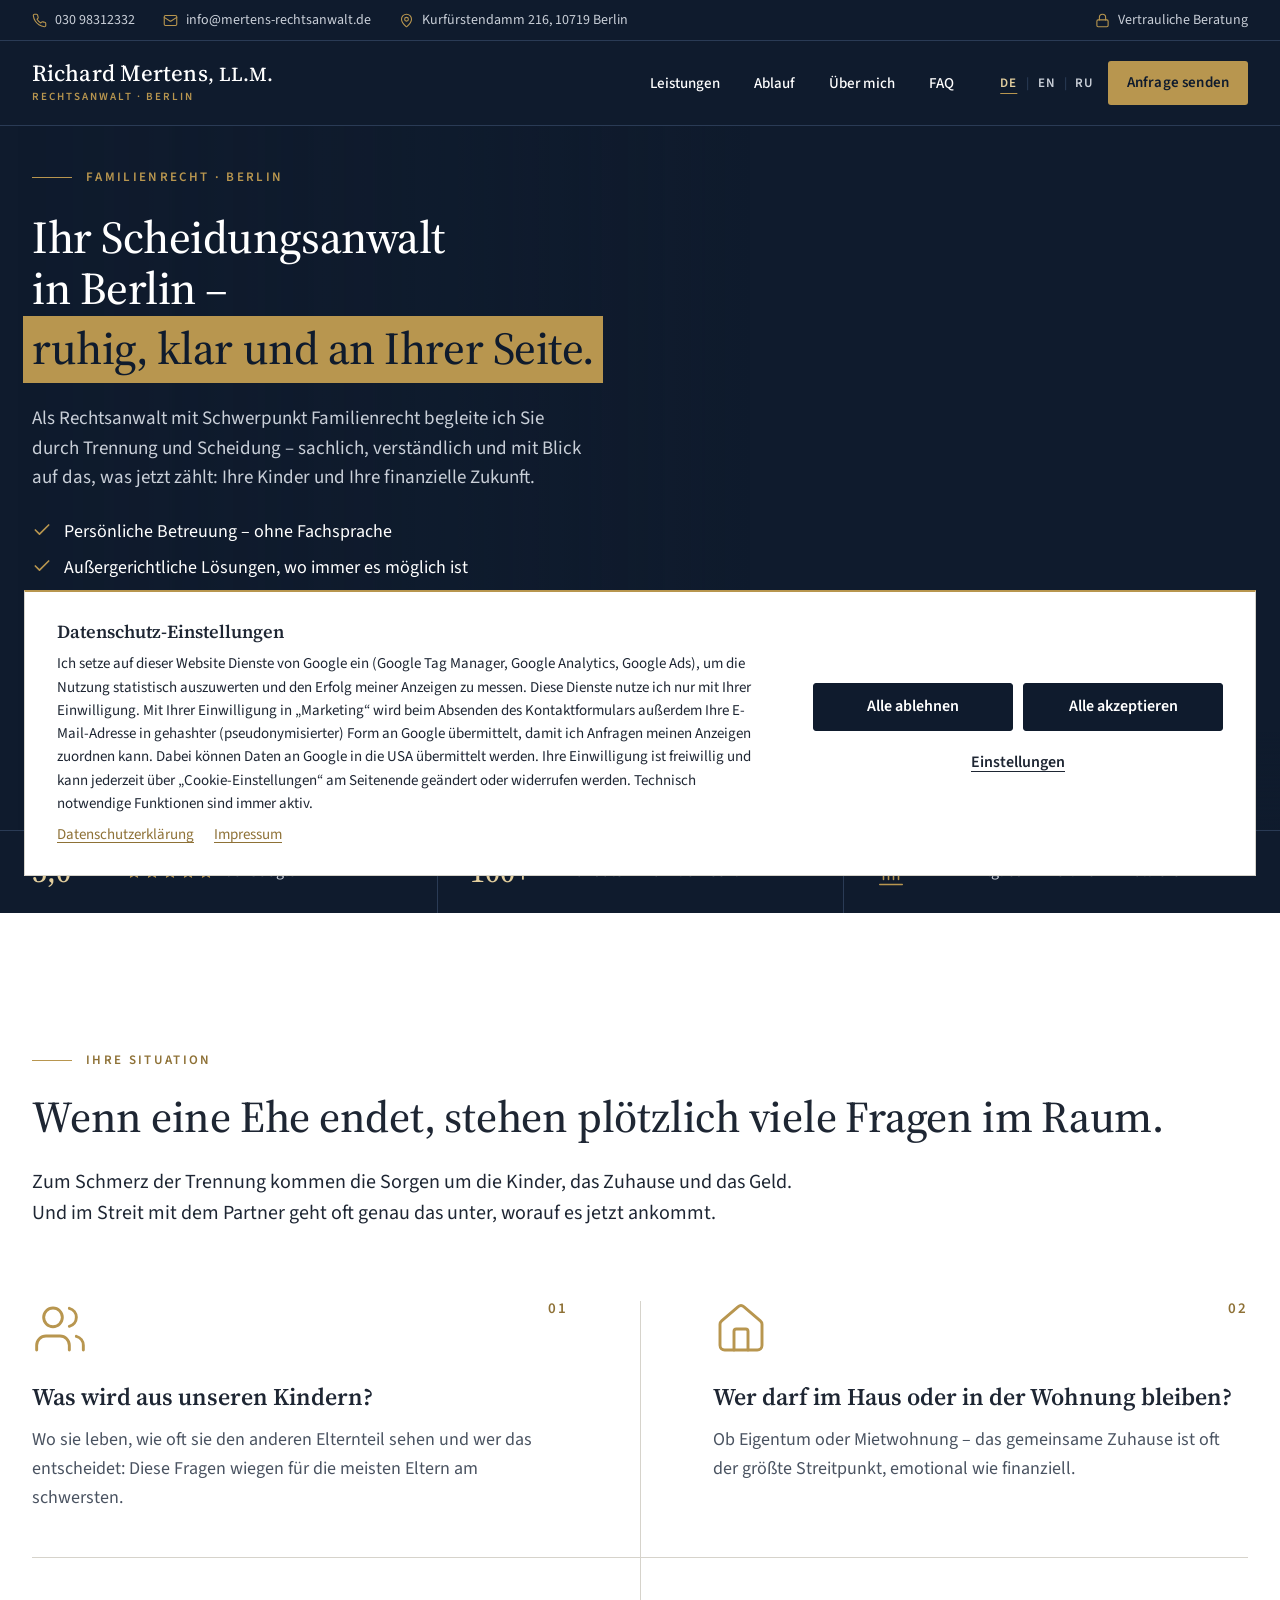
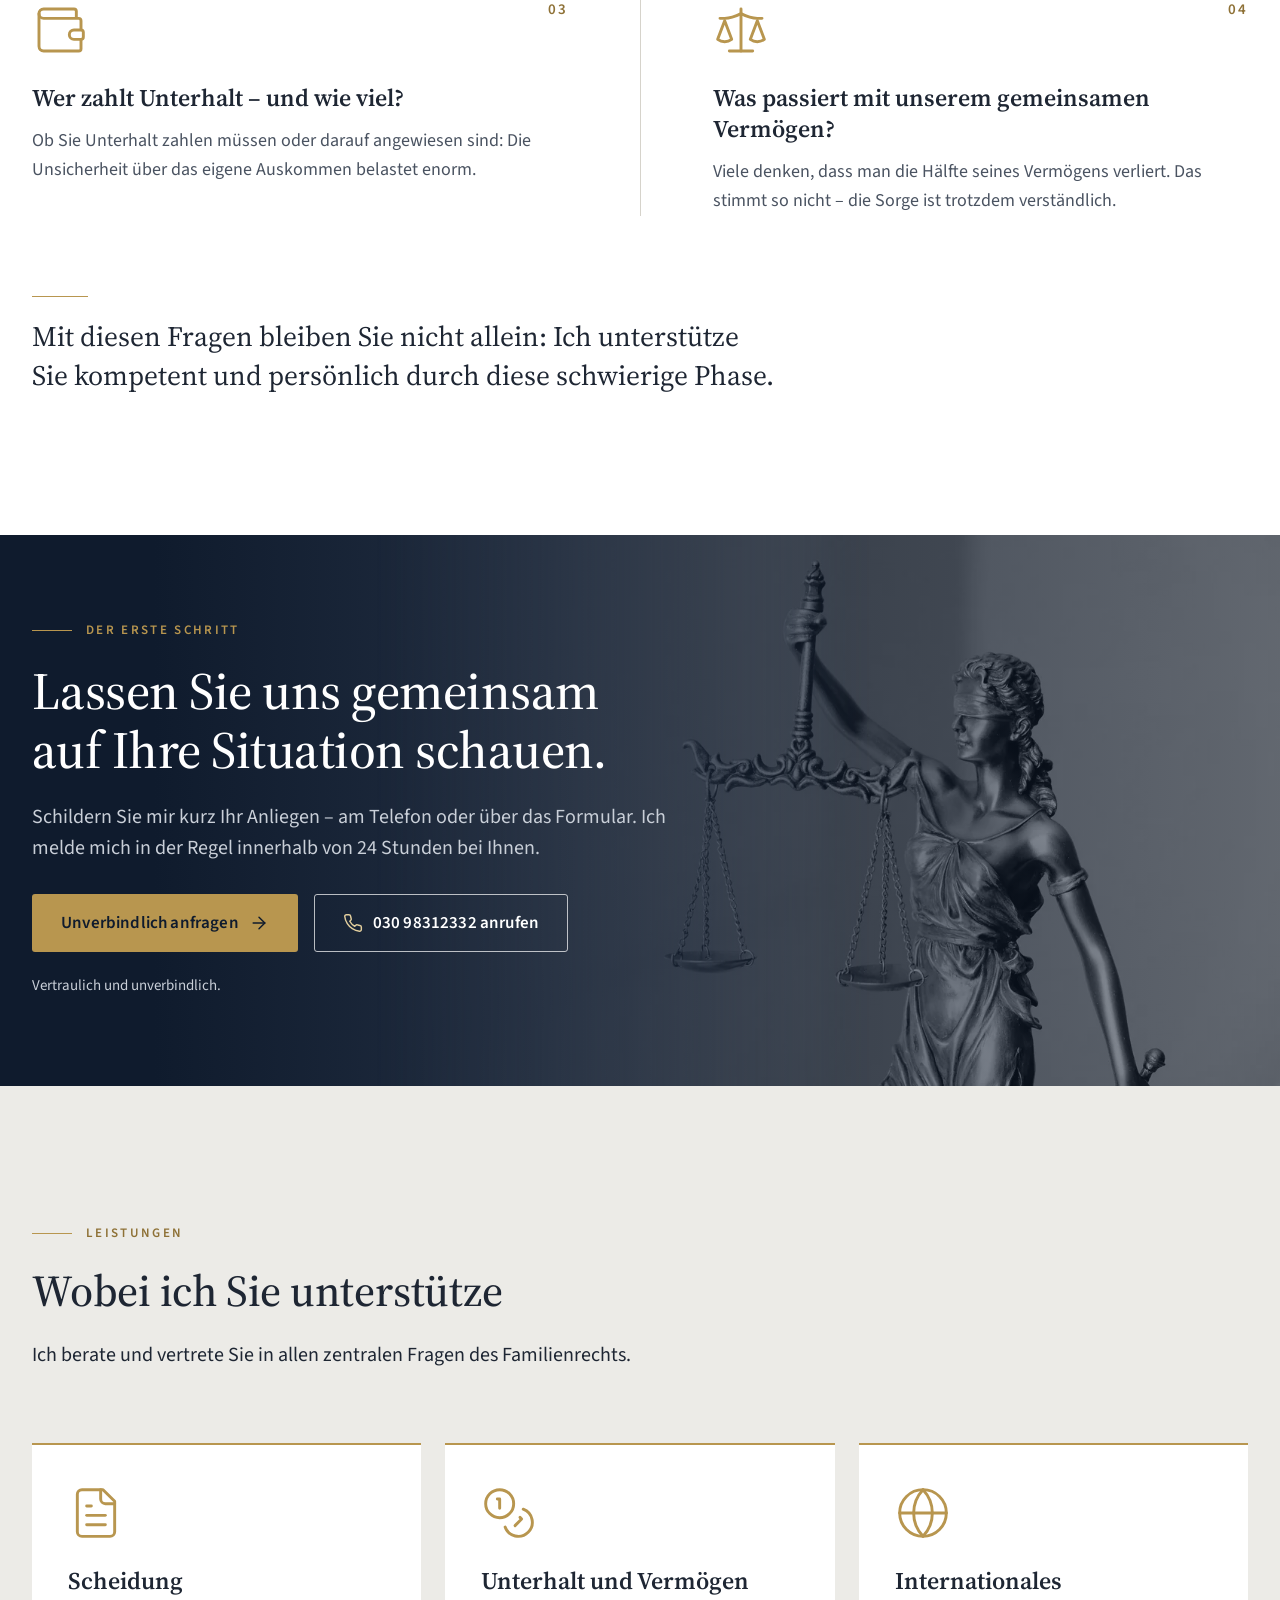
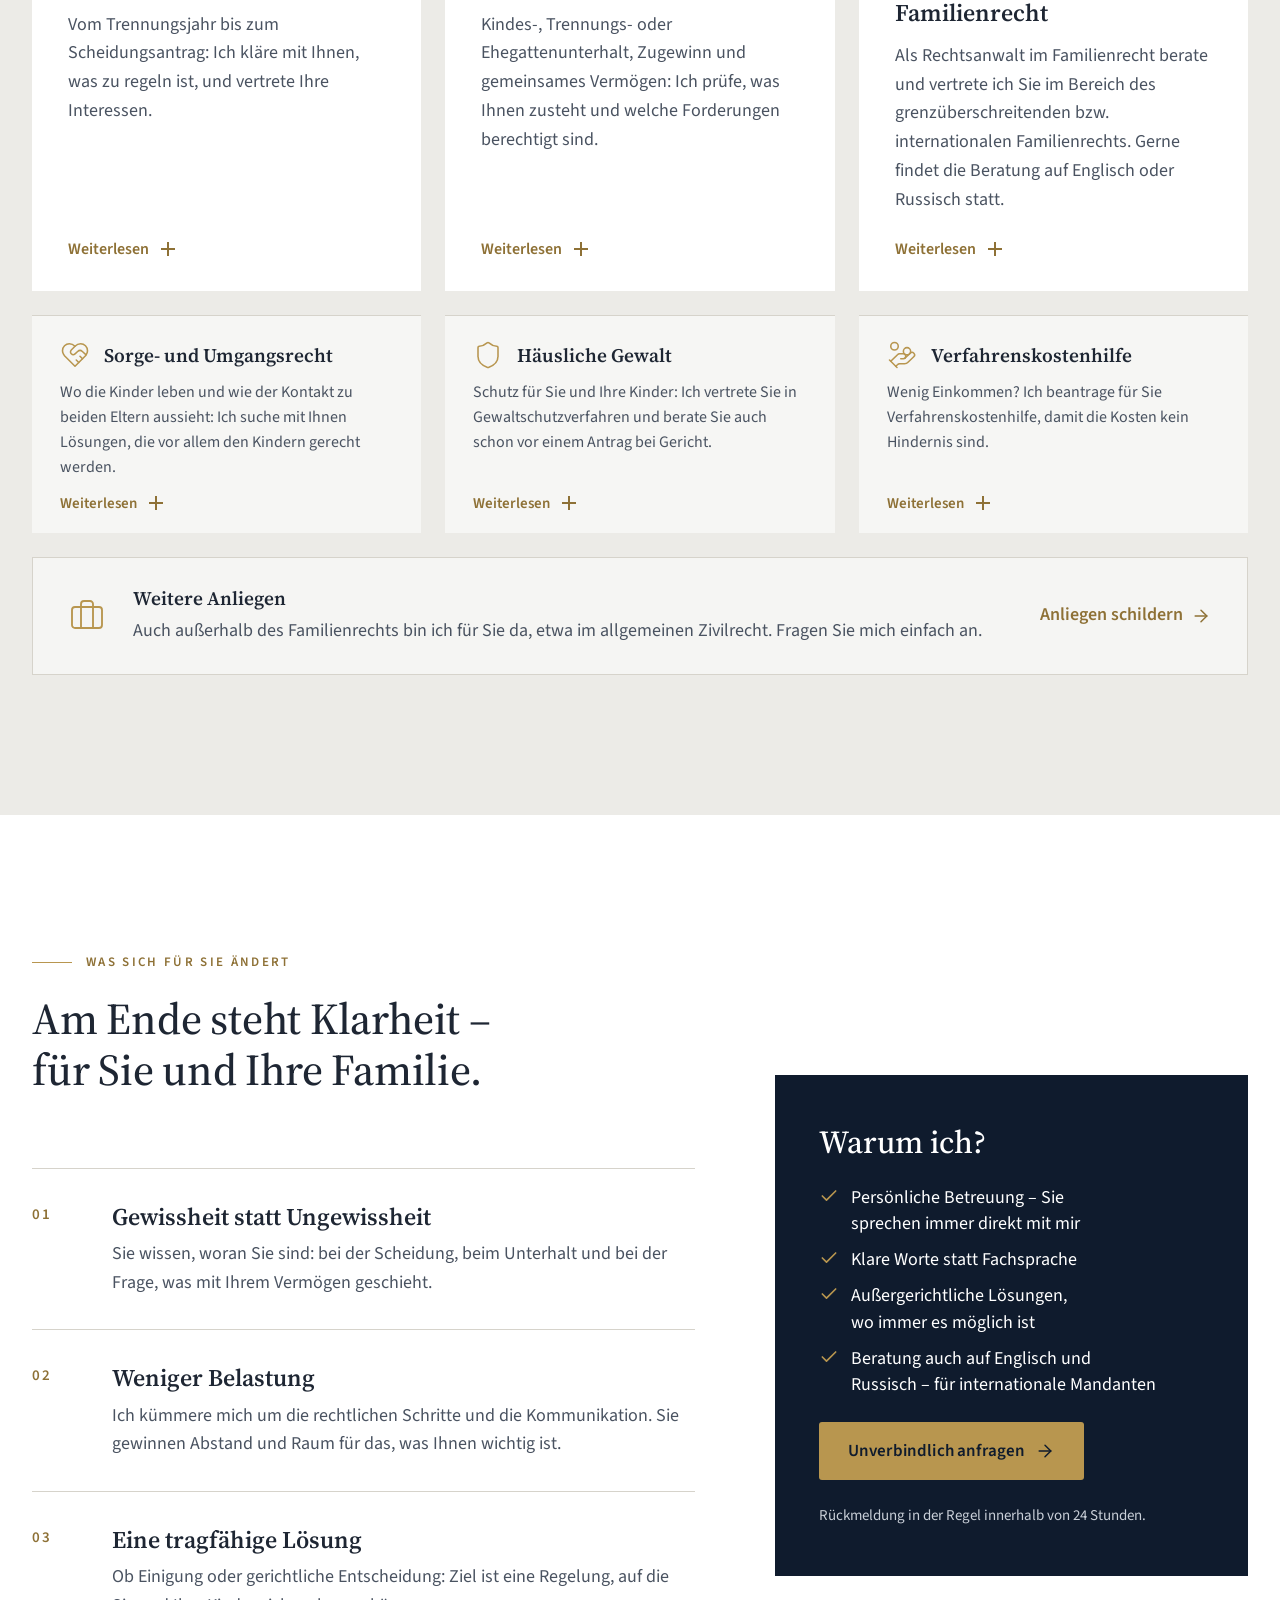
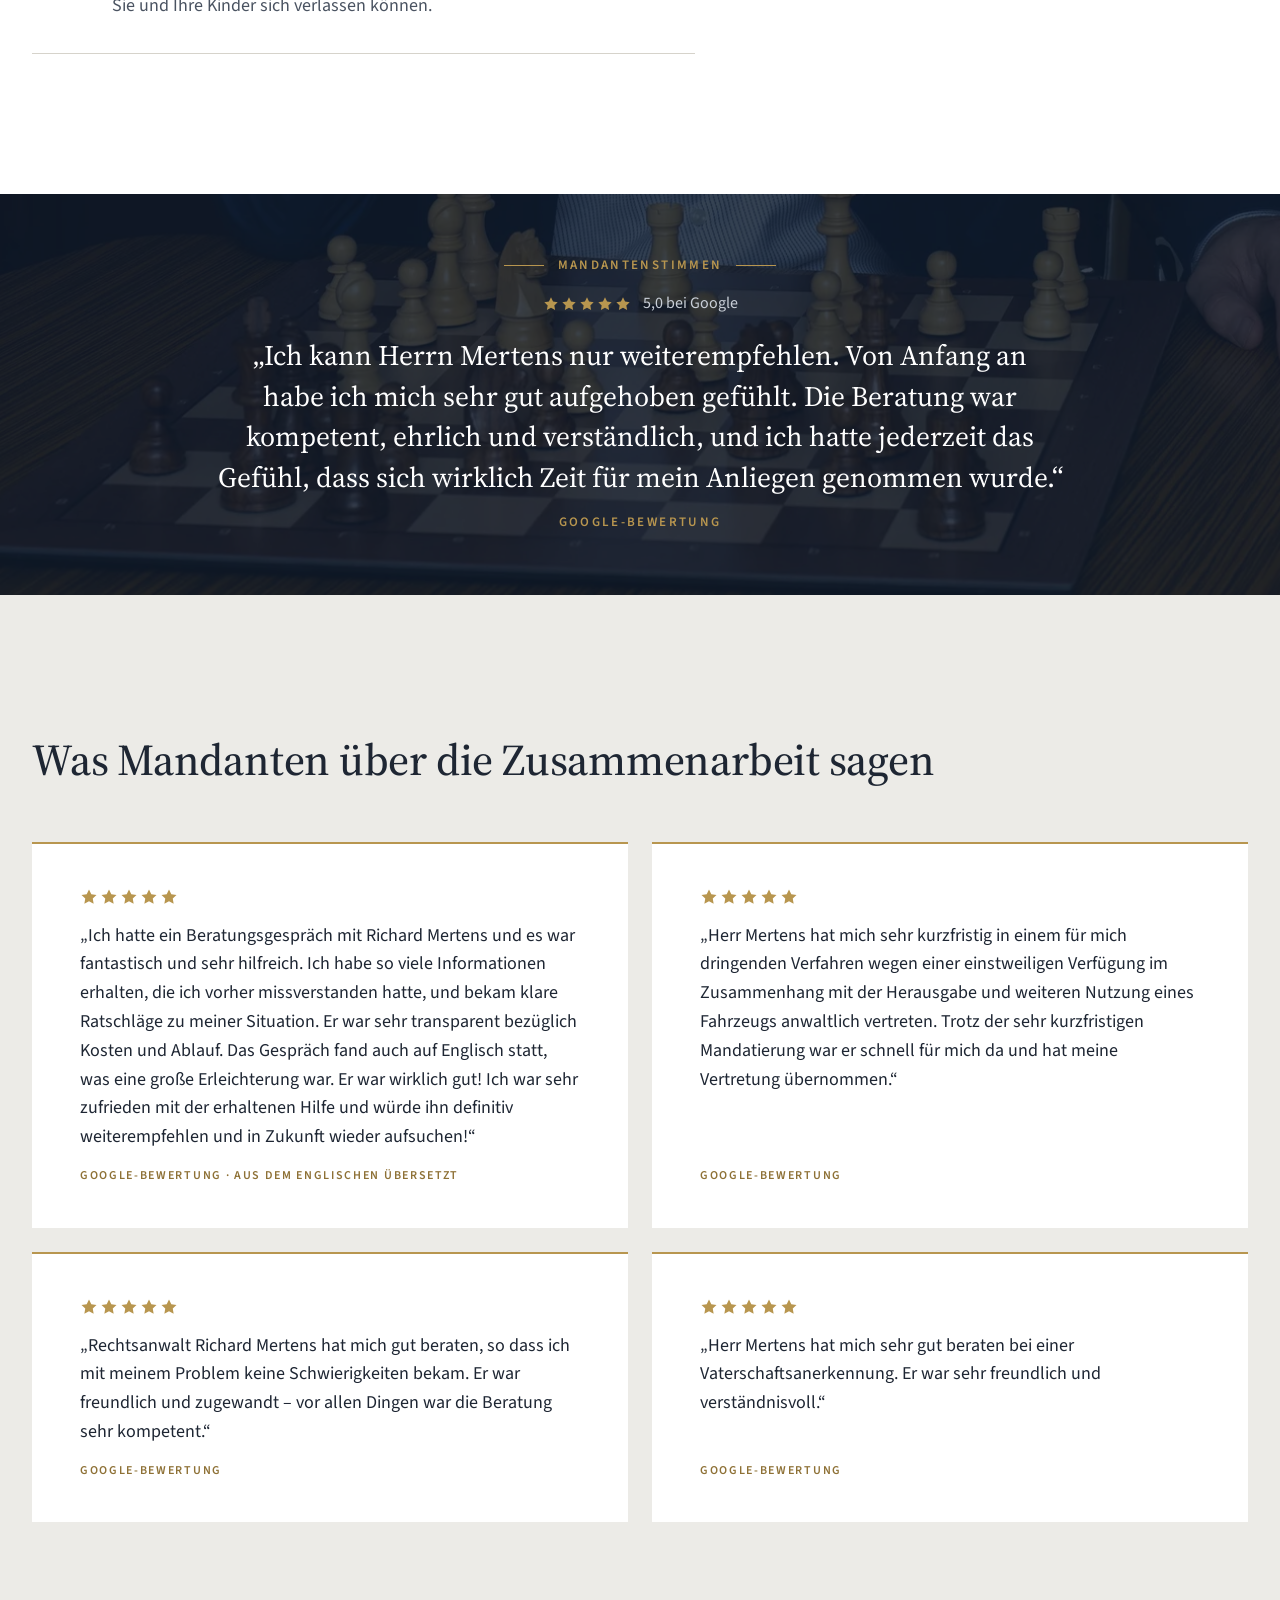
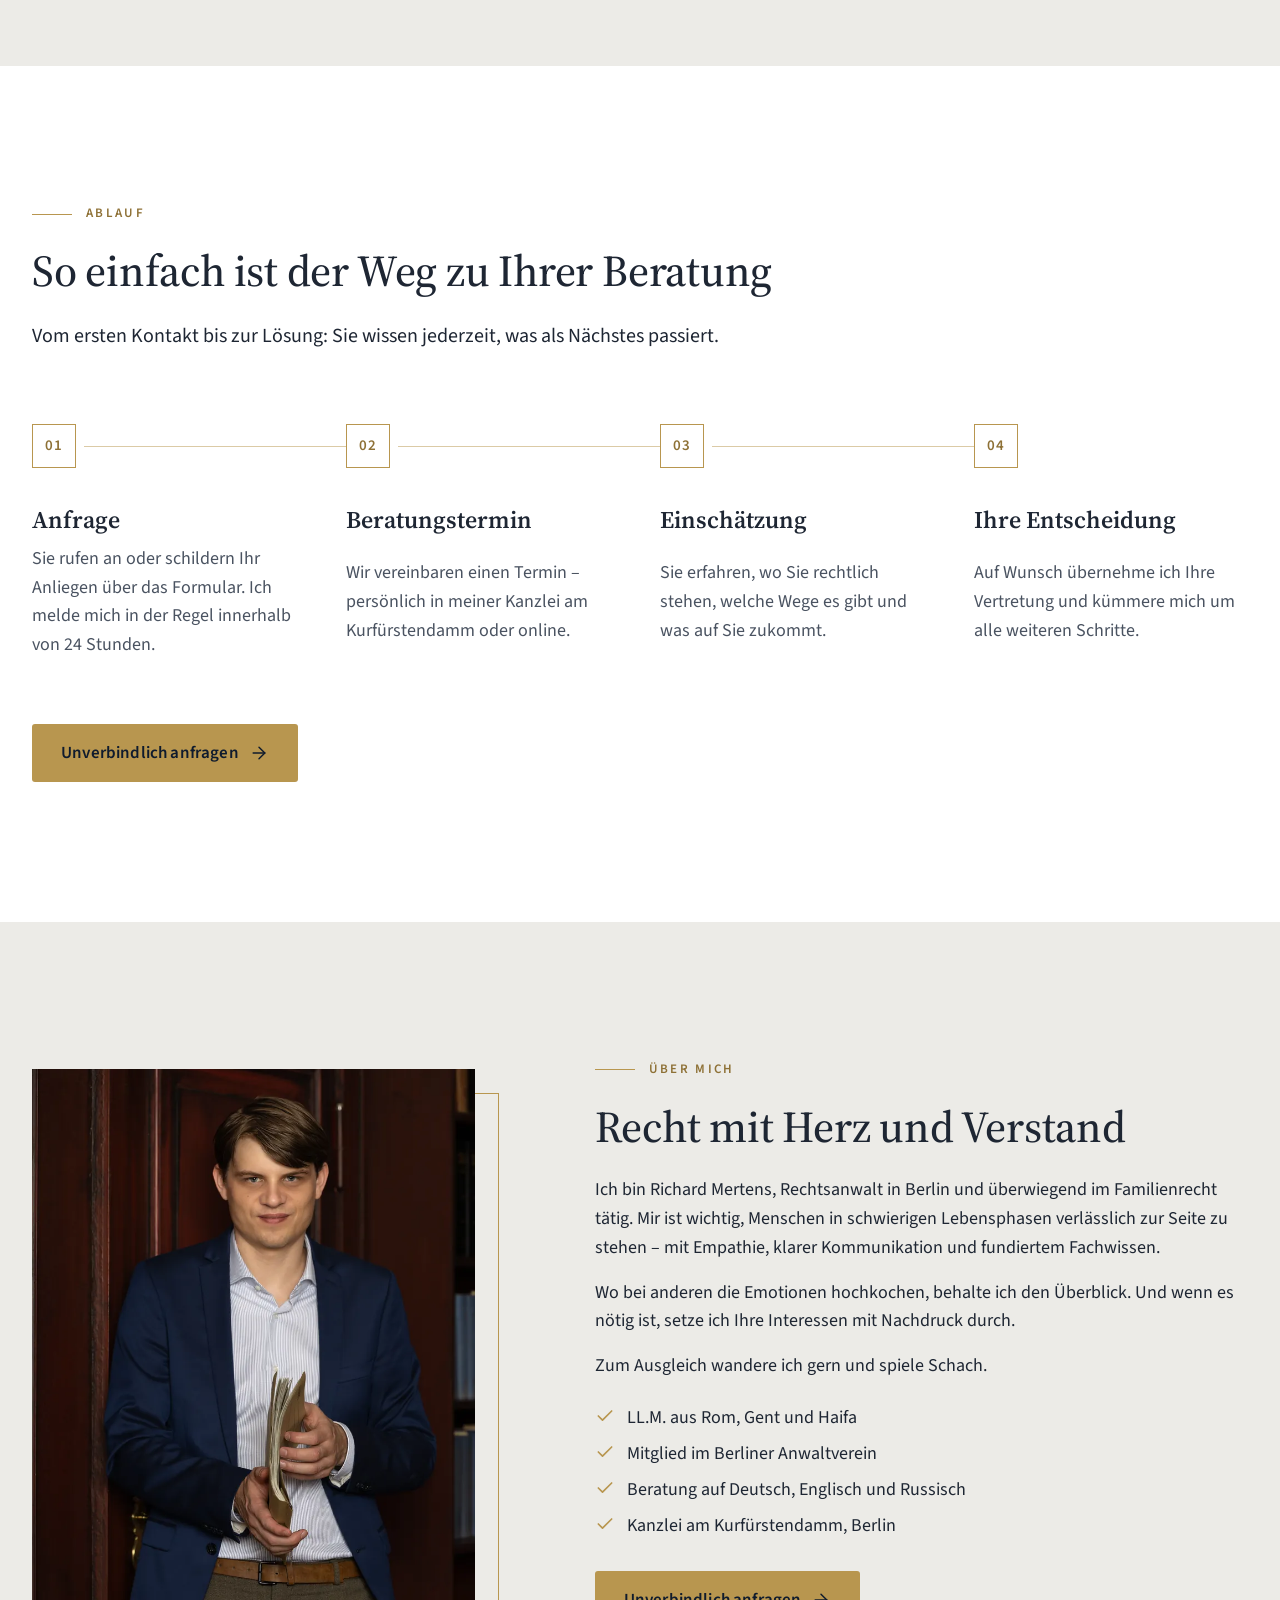
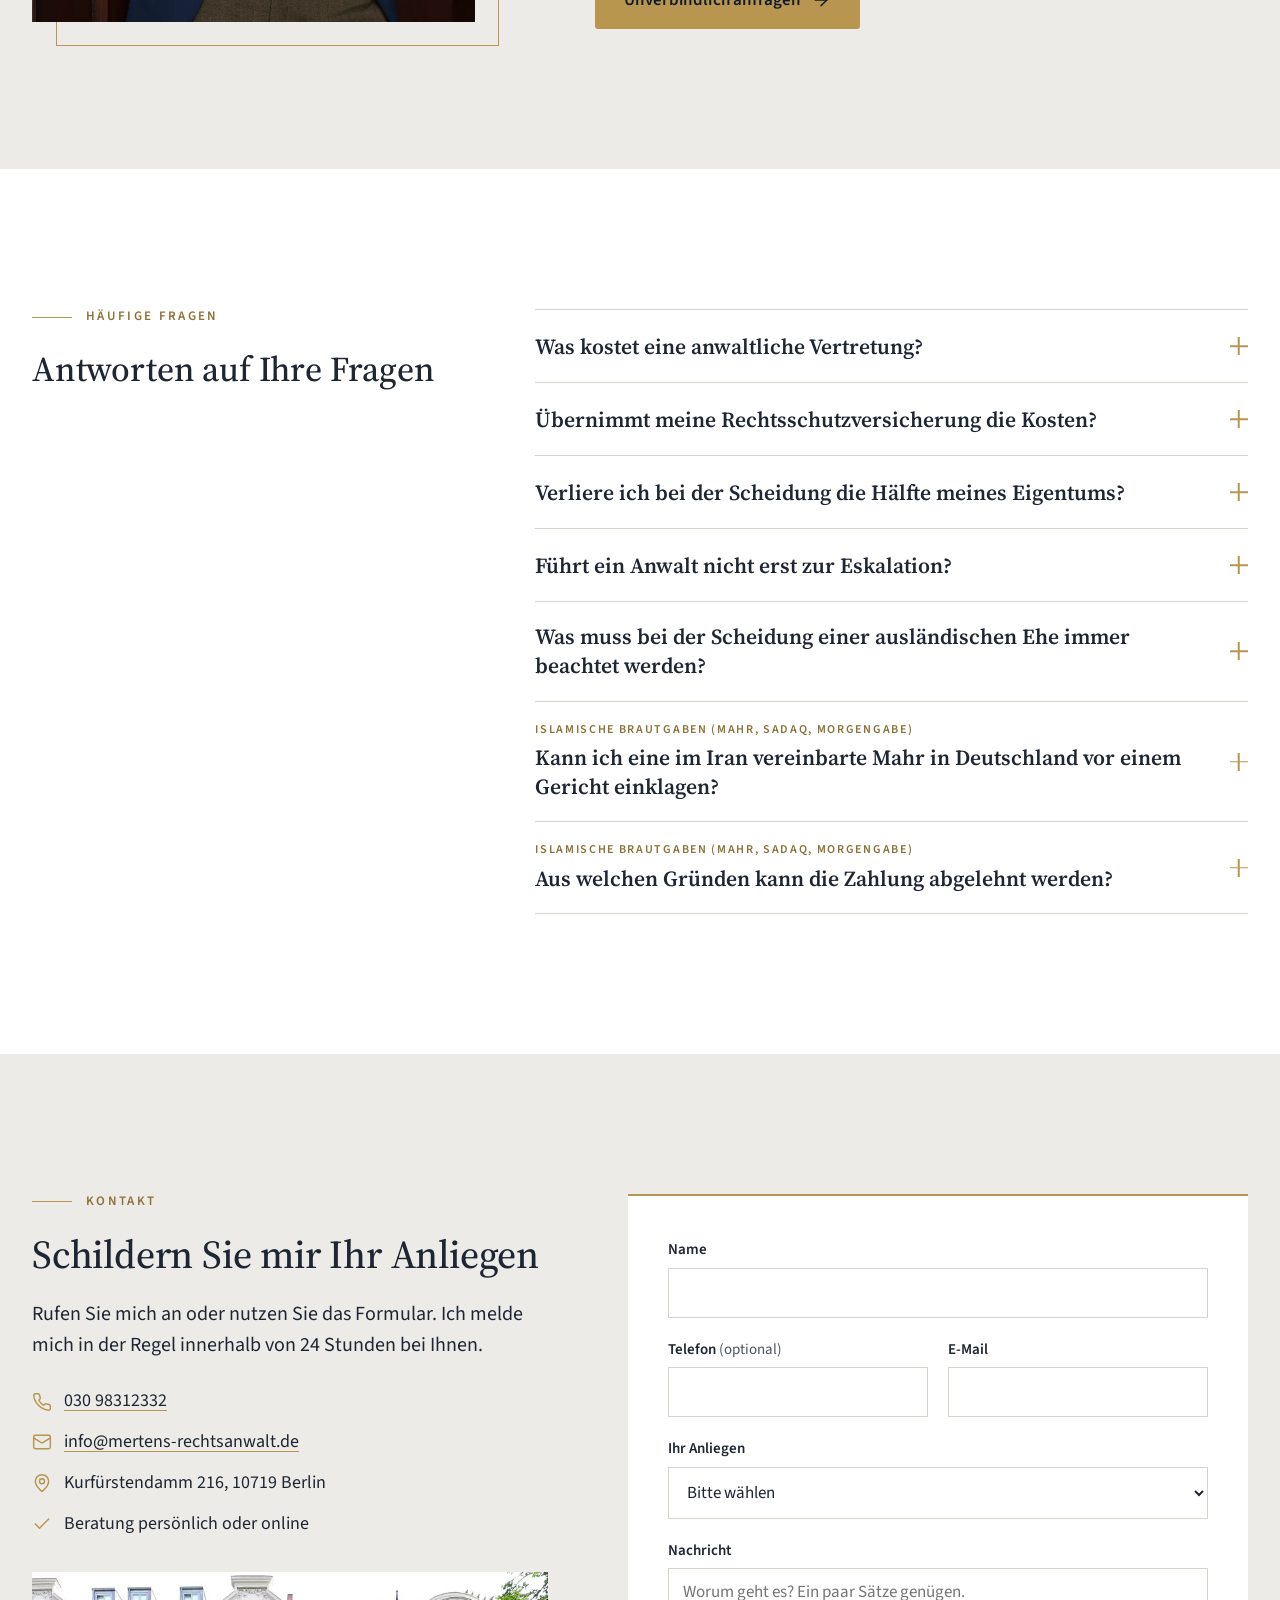
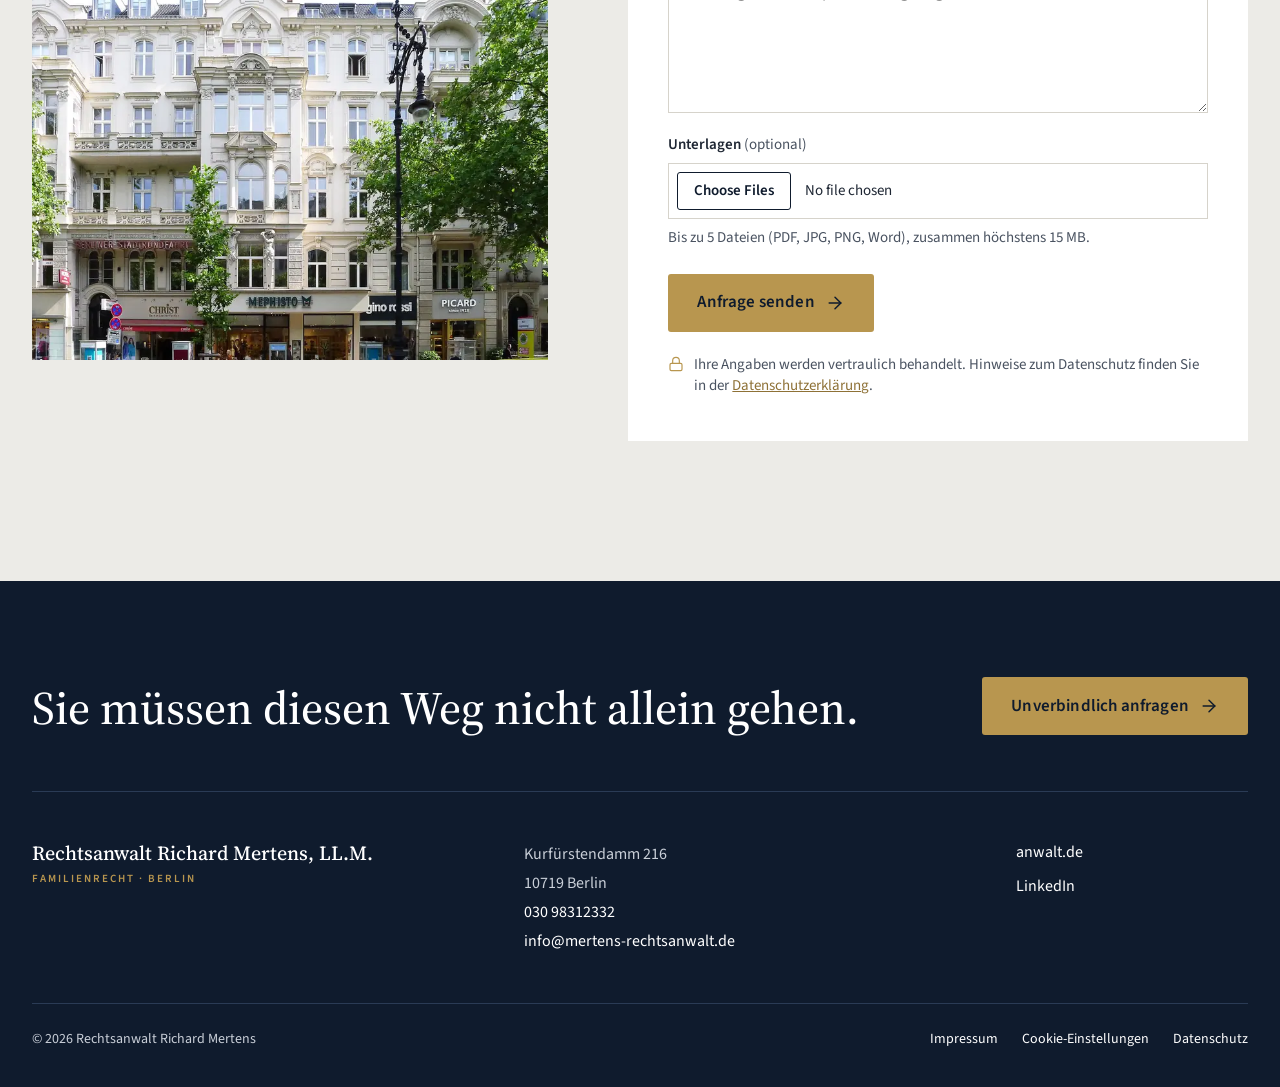
==== commit 074ca390: "GTM (GTM-P35MM9F5) mit erweiterten Conversions, SEO, Datenschutz und Banner - consent.js: GTM-ID, of" ====
--- a/index.html
+++ b/index.html
@@ -3,21 +3,32 @@
 <head>
   <meta charset="utf-8">
   <meta name="viewport" content="width=device-width, initial-scale=1">
+  <!-- Google Tag Manager (GTM-P35MM9F5) mit Consent Mode v2 – so früh wie möglich; GTM lädt erst nach Einwilligung -->
+  <script src="consent.js?v=4"></script>
   <title>Scheidungsanwalt in Berlin | Rechtsanwalt Richard Mertens, LL.M.</title>
-  <meta name="description" content="Rechtsanwalt mit Schwerpunkt Familienrecht am Kurfürstendamm: Begleitung bei Trennung und Scheidung, Unterhalt, Sorgerecht und Zugewinn – persönlich in Berlin oder online.">
+  <meta name="description" content="Rechtsanwalt mit Schwerpunkt Familienrecht am Kurfürstendamm: Scheidung, Unterhalt, Vermögen und internationale Familiensachen – in Berlin oder online.">
   <meta name="theme-color" content="#0F1B2D">
+  <link rel="canonical" href="https://mertens-rechtsanwalt.de/">
   <link rel="alternate" hreflang="de" href="https://mertens-rechtsanwalt.de/">
   <link rel="alternate" hreflang="en" href="https://mertens-rechtsanwalt.de/en/">
   <link rel="alternate" hreflang="ru" href="https://mertens-rechtsanwalt.de/ru/">
   <link rel="alternate" hreflang="x-default" href="https://mertens-rechtsanwalt.de/">
+  <meta property="og:type" content="website">
+  <meta property="og:site_name" content="Rechtsanwalt Richard Mertens, LL.M.">
+  <meta property="og:title" content="Scheidungsanwalt in Berlin | Rechtsanwalt Richard Mertens, LL.M.">
+  <meta property="og:description" content="Rechtsanwalt mit Schwerpunkt Familienrecht am Kurfürstendamm: Scheidung, Unterhalt, Vermögen und internationale Familiensachen – in Berlin oder online.">
+  <meta property="og:url" content="https://mertens-rechtsanwalt.de/">
+  <meta property="og:image" content="https://mertens-rechtsanwalt.de/assets/img/richard-hero-1600.jpg">
+  <meta property="og:image:alt" content="Rechtsanwalt Richard Mertens in seiner Kanzlei am Kurfürstendamm in Berlin">
+  <meta property="og:locale" content="de_DE">
+  <meta property="og:locale:alternate" content="en_GB">
+  <meta property="og:locale:alternate" content="ru_RU">
 
   <script>document.documentElement.classList.replace('no-js', 'js');</script>
 
   <link rel="preload" href="fonts/SourceSerif4-variable.woff2" as="font" type="font/woff2" crossorigin>
   <link rel="preload" href="fonts/SourceSans3-variable.woff2" as="font" type="font/woff2" crossorigin>
-  <link rel="stylesheet" href="style.css?v=22">
-  <!-- Consent Mode v2 + Banner: muss vor allen Google-Diensten laden -->
-  <script src="consent.js?v=3"></script>
+  <link rel="stylesheet" href="style.css?v=23">
 
   <script type="application/ld+json">
   {
@@ -25,6 +36,8 @@
     "@type": "LegalService",
     "name": "Rechtsanwalt Richard Mertens, LL.M.",
     "description": "Rechtsanwalt mit Schwerpunkt Familienrecht in Berlin",
+    "url": "https://mertens-rechtsanwalt.de/",
+    "image": "https://mertens-rechtsanwalt.de/assets/img/richard-hero-1600.jpg",
     "telephone": "+49 30 98312332",
     "email": "info@mertens-rechtsanwalt.de",
     "address": {
@@ -34,8 +47,19 @@
       "addressLocality": "Berlin",
       "addressCountry": "DE"
     },
-    "areaServed": "Berlin",
-    "knowsLanguage": ["de", "en", "ru"]
+    "areaServed": {
+      "@type": "City",
+      "name": "Berlin"
+    },
+    "knowsLanguage": [
+      "de",
+      "en",
+      "ru"
+    ],
+    "sameAs": [
+      "https://www.anwalt.de/richard-mertens",
+      "https://www.linkedin.com/in/richard-mertens-ll-m-89aaa8364/"
+    ]
   }
   </script>
 </head>
@@ -69,7 +93,7 @@
         Vertrauliche Beratung
       </p>
       <!-- Sprachwahl auf schmalen Bildschirmen (dort ist in der Navigation kein Platz) -->
-      <div class="lang-switch" role="navigation" aria-label="Sprache wählen / Choose language / Выбор языка"><a href="index.html" lang="de" hreflang="de" aria-current="true" aria-label="Deutsch">DE</a><span class="lang-switch__sep" aria-hidden="true">|</span><a href="en/" lang="en" hreflang="en" aria-label="English">EN</a><span class="lang-switch__sep" aria-hidden="true">|</span><a href="ru/" lang="ru" hreflang="ru" aria-label="Русский">RU</a></div>
+      <div class="lang-switch" role="navigation" aria-label="Sprache wählen / Choose language / Выбор языка"><a href="./" lang="de" hreflang="de" aria-current="true" aria-label="Deutsch">DE</a><span class="lang-switch__sep" aria-hidden="true">|</span><a href="en/" lang="en" hreflang="en" aria-label="English">EN</a><span class="lang-switch__sep" aria-hidden="true">|</span><a href="ru/" lang="ru" hreflang="ru" aria-label="Русский">RU</a></div>
     </div>
   </div>
 
@@ -89,7 +113,7 @@
       </ul>
 
       <div class="site-nav__actions">
-        <div class="lang-switch lang-switch--nav" role="navigation" aria-label="Sprache wählen / Choose language / Выбор языка"><a href="index.html" lang="de" hreflang="de" aria-current="true" aria-label="Deutsch">DE</a><span class="lang-switch__sep" aria-hidden="true">|</span><a href="en/" lang="en" hreflang="en" aria-label="English">EN</a><span class="lang-switch__sep" aria-hidden="true">|</span><a href="ru/" lang="ru" hreflang="ru" aria-label="Русский">RU</a></div>
+        <div class="lang-switch lang-switch--nav" role="navigation" aria-label="Sprache wählen / Choose language / Выбор языка"><a href="./" lang="de" hreflang="de" aria-current="true" aria-label="Deutsch">DE</a><span class="lang-switch__sep" aria-hidden="true">|</span><a href="en/" lang="en" hreflang="en" aria-label="English">EN</a><span class="lang-switch__sep" aria-hidden="true">|</span><a href="ru/" lang="ru" hreflang="ru" aria-label="Русский">RU</a></div>
         <a class="icon-btn" href="tel:+493098312332" aria-label="Anrufen: 030 98312332">
           <svg class="icon" viewBox="0 0 24 24" aria-hidden="true"><path d="M22 16.92v3a2 2 0 0 1-2.18 2 19.79 19.79 0 0 1-8.63-3.07 19.5 19.5 0 0 1-6-6 19.79 19.79 0 0 1-3.07-8.67A2 2 0 0 1 4.11 2h3a2 2 0 0 1 2 1.72 12.84 12.84 0 0 0 .7 2.81 2 2 0 0 1-.45 2.11L8.09 9.91a16 16 0 0 0 6 6l1.27-1.27a2 2 0 0 1 2.11-.45 12.84 12.84 0 0 0 2.81.7A2 2 0 0 1 22 16.92z"/></svg>
         </a>
@@ -732,11 +756,11 @@
             </li>
           </ul>
 
-          <figure class="contact__media" aria-hidden="true">
+          <figure class="contact__media">
             <picture>
               <source type="image/webp" srcset="assets/img/kurfuerstendamm-800.webp 800w, assets/img/kurfuerstendamm-1400.webp 1400w" sizes="(min-width: 1100px) 40vw, 100vw">
               <img src="assets/img/kurfuerstendamm-800.jpg" srcset="assets/img/kurfuerstendamm-800.jpg 800w, assets/img/kurfuerstendamm-1400.jpg 1400w" sizes="(min-width: 1100px) 40vw, 100vw"
-                   alt="" width="1400" height="1050" loading="lazy" decoding="async">
+                   alt="Altbaufassade am Kurfürstendamm 216 in Berlin-Charlottenburg, Sitz der Kanzlei" width="1400" height="1050" loading="lazy" decoding="async">
             </picture>
           </figure>
         </div>
@@ -843,6 +867,6 @@
   <script src="vendor/gsap.min.js" defer></script>
   <script src="vendor/ScrollTrigger.min.js" defer></script>
   <script src="vendor/lenis.min.js" defer></script>
-  <script src="script.js?v=20" defer></script>
+  <script src="script.js?v=21" defer></script>
 </body>
 </html>
--- a/style.css
+++ b/style.css
@@ -2102,9 +2102,21 @@
   .cc__details dl { grid-template-columns: 1fr; }
   .cc__details dd { margin-bottom: 6px; }
 }
+/* Handy und Tablet: Die Entscheidungs-Buttons bleiben immer sichtbar am unteren Rand des
+   Banners stehen, der Text scrollt darüber (Ablehnen so leicht erreichbar wie Zustimmen). */
+@media (max-width: 999px) {
+  .cc__view > .cc__actions {
+    position: sticky;
+    bottom: calc(-1 * var(--cc-pad, 24px));
+    margin: 4px 0 calc(-1 * var(--cc-pad, 24px));
+    padding: 12px 0 var(--cc-pad, 24px);
+    background: var(--rm-white);
+    border-top: 1px solid var(--rm-stone-line);
+  }
+}
 @media (min-width: 640px) {
   .cc { padding: 0 24px 24px; }
-  .cc__inner { padding: 28px 32px; }
+  .cc__inner { --cc-pad: 28px; padding: 28px 32px; }
   .cc__actions { grid-template-columns: 1fr 1fr; align-items: center; }
   .cc__view[data-cc-view="main"] .cc__link { grid-column: 1 / -1; justify-self: center; }
   .cc__view[data-cc-view="settings"] .cc__actions { grid-template-columns: repeat(3, 1fr); }
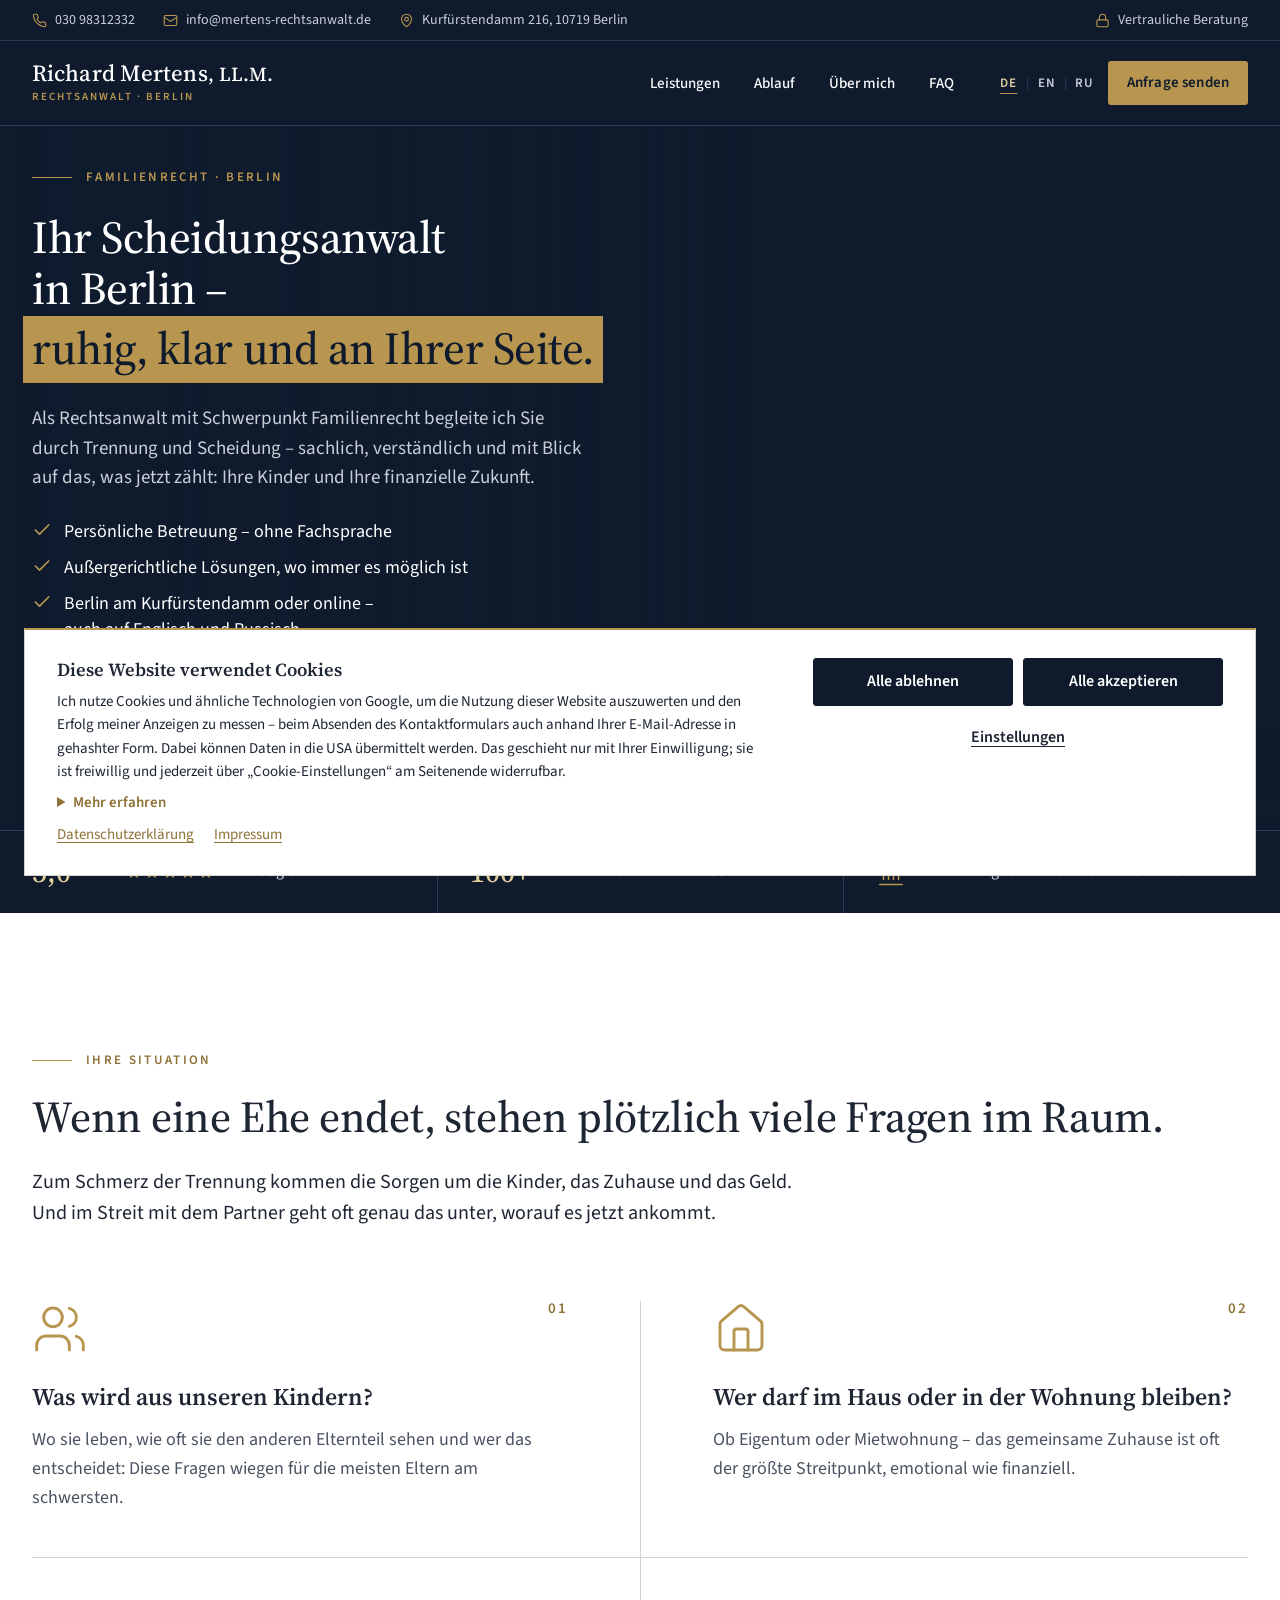
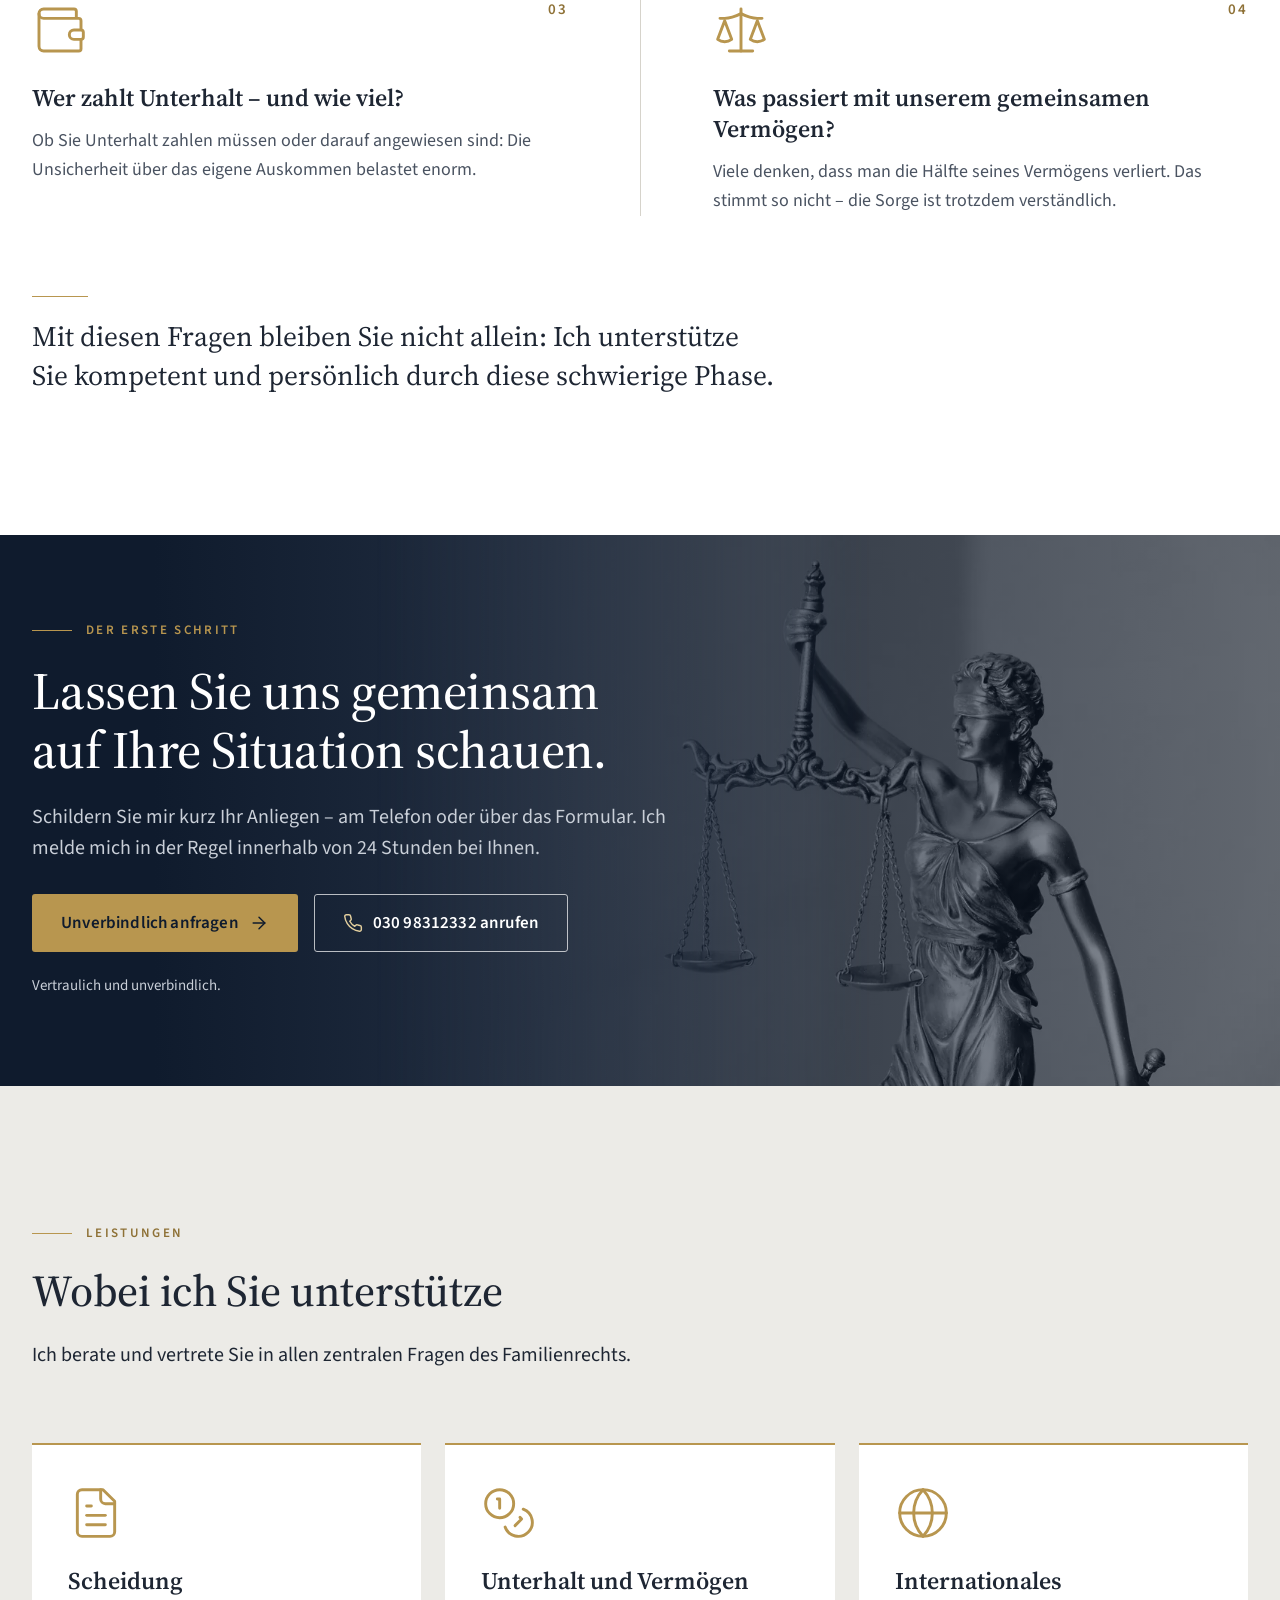
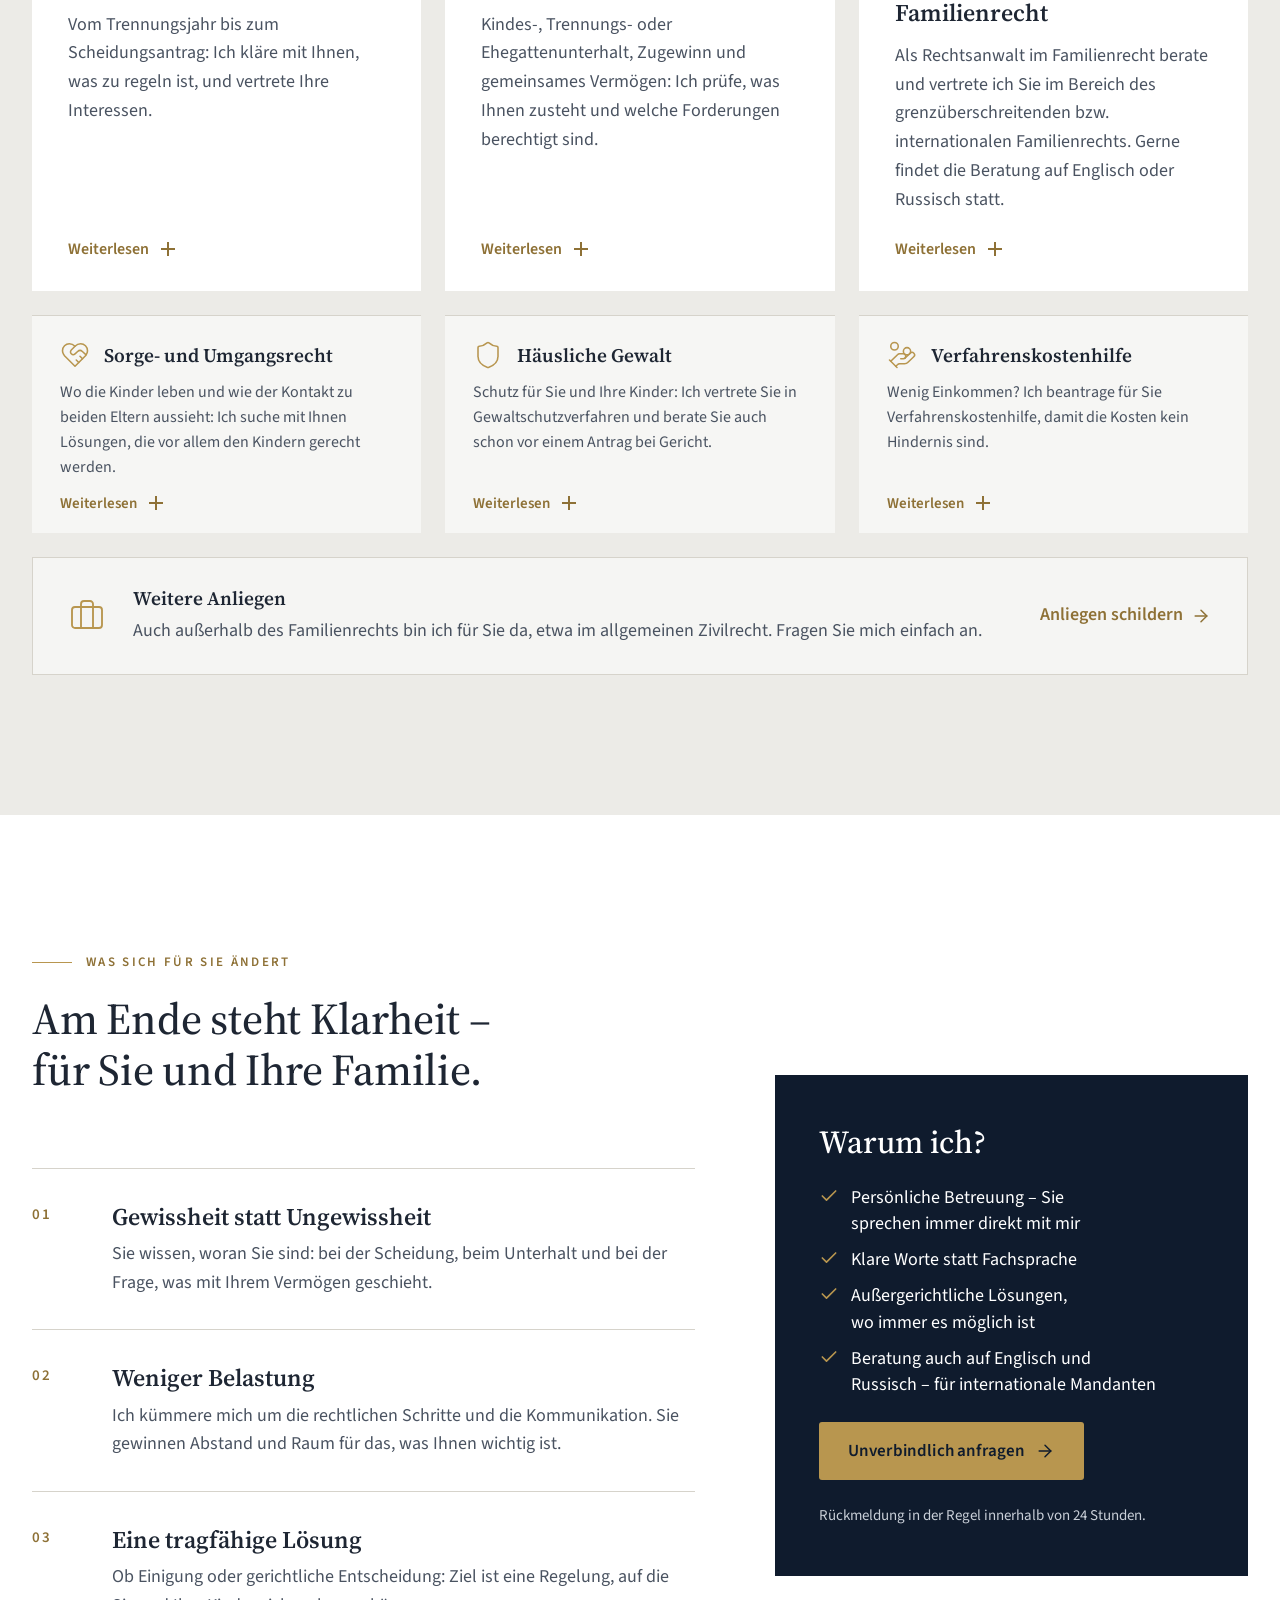
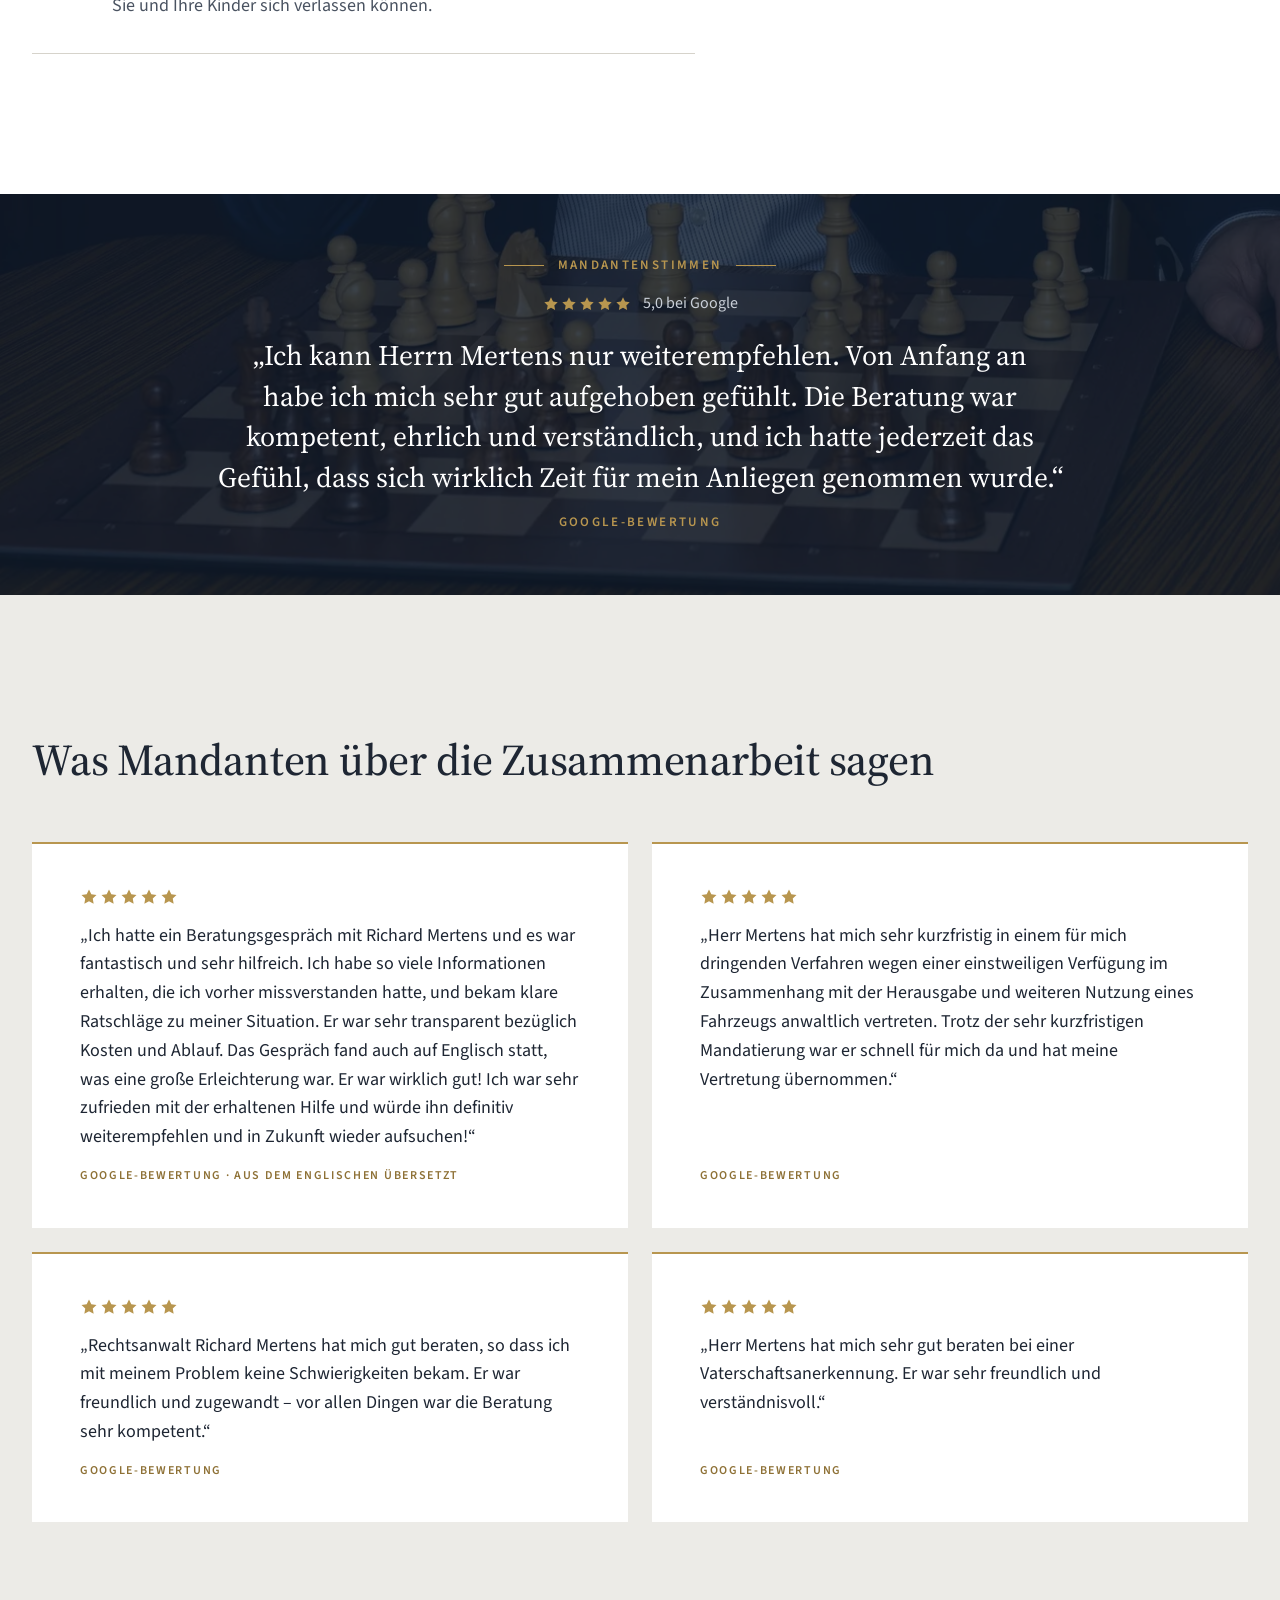
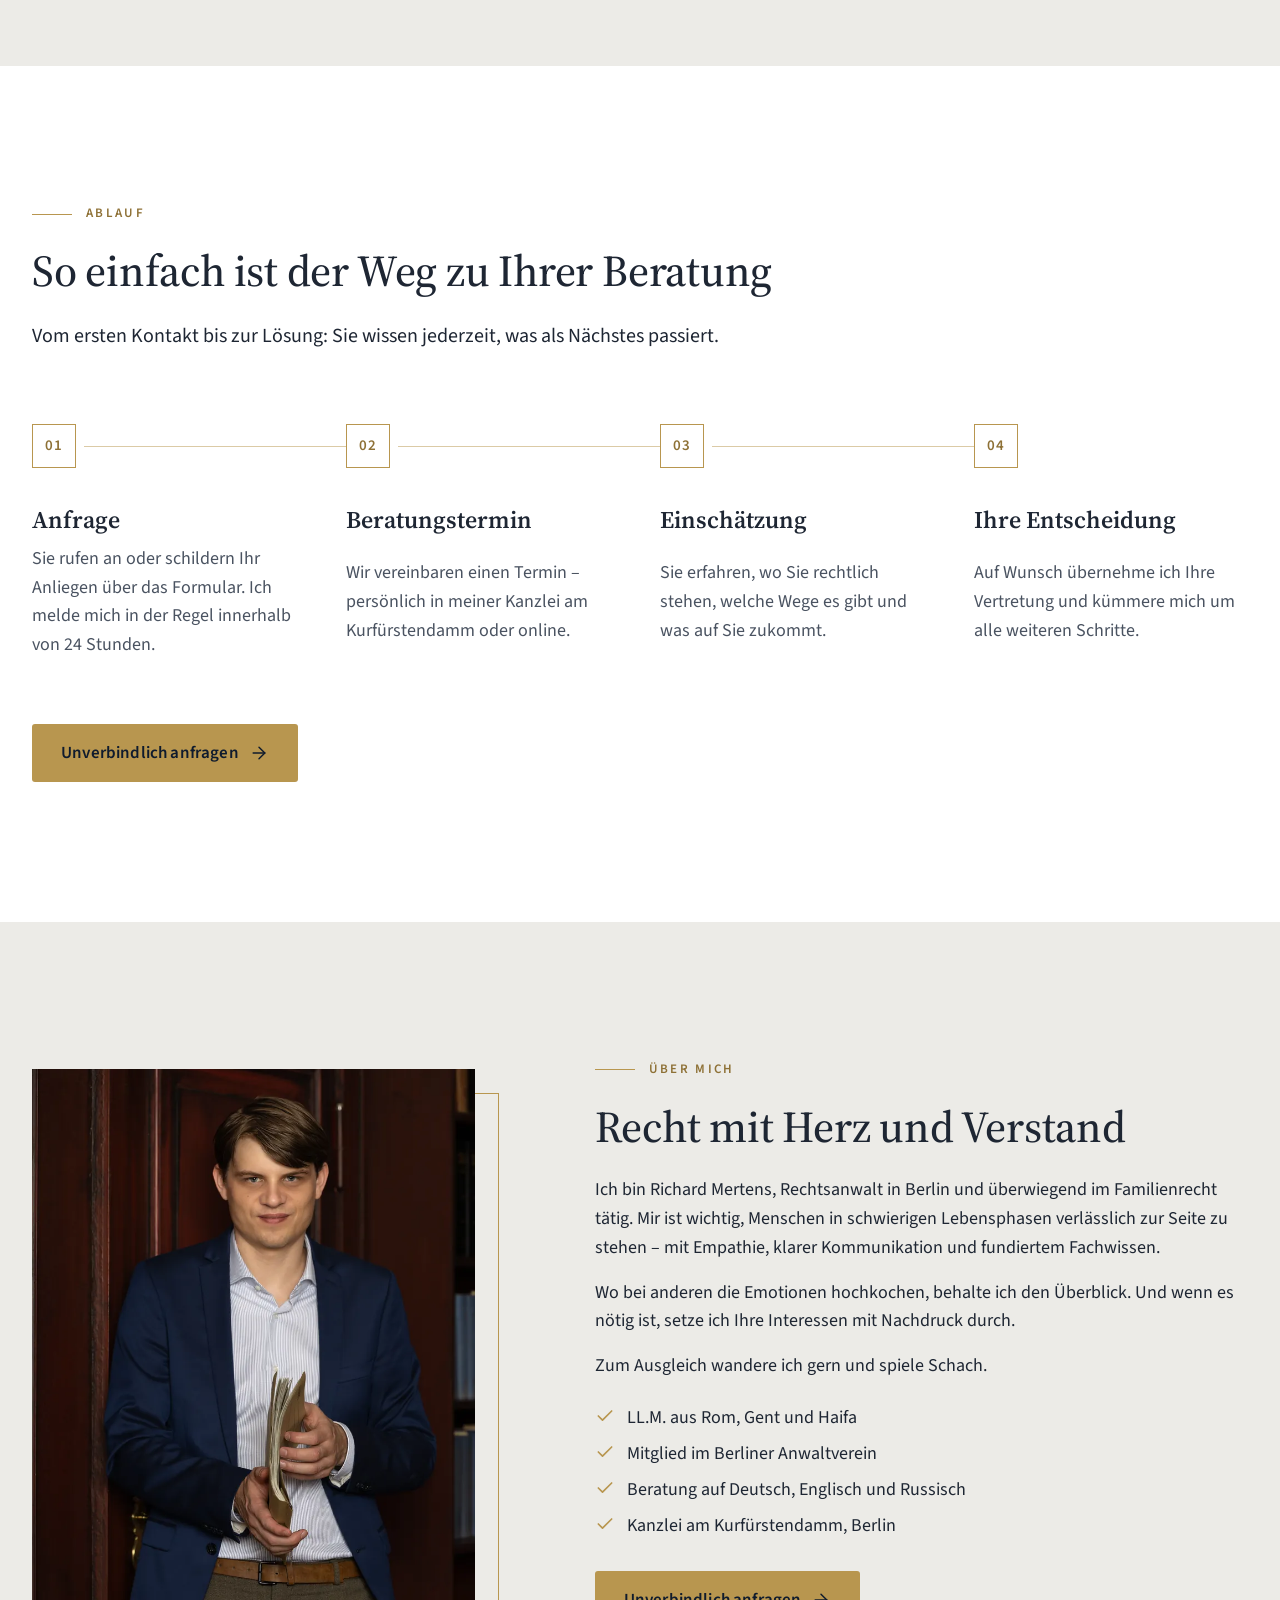
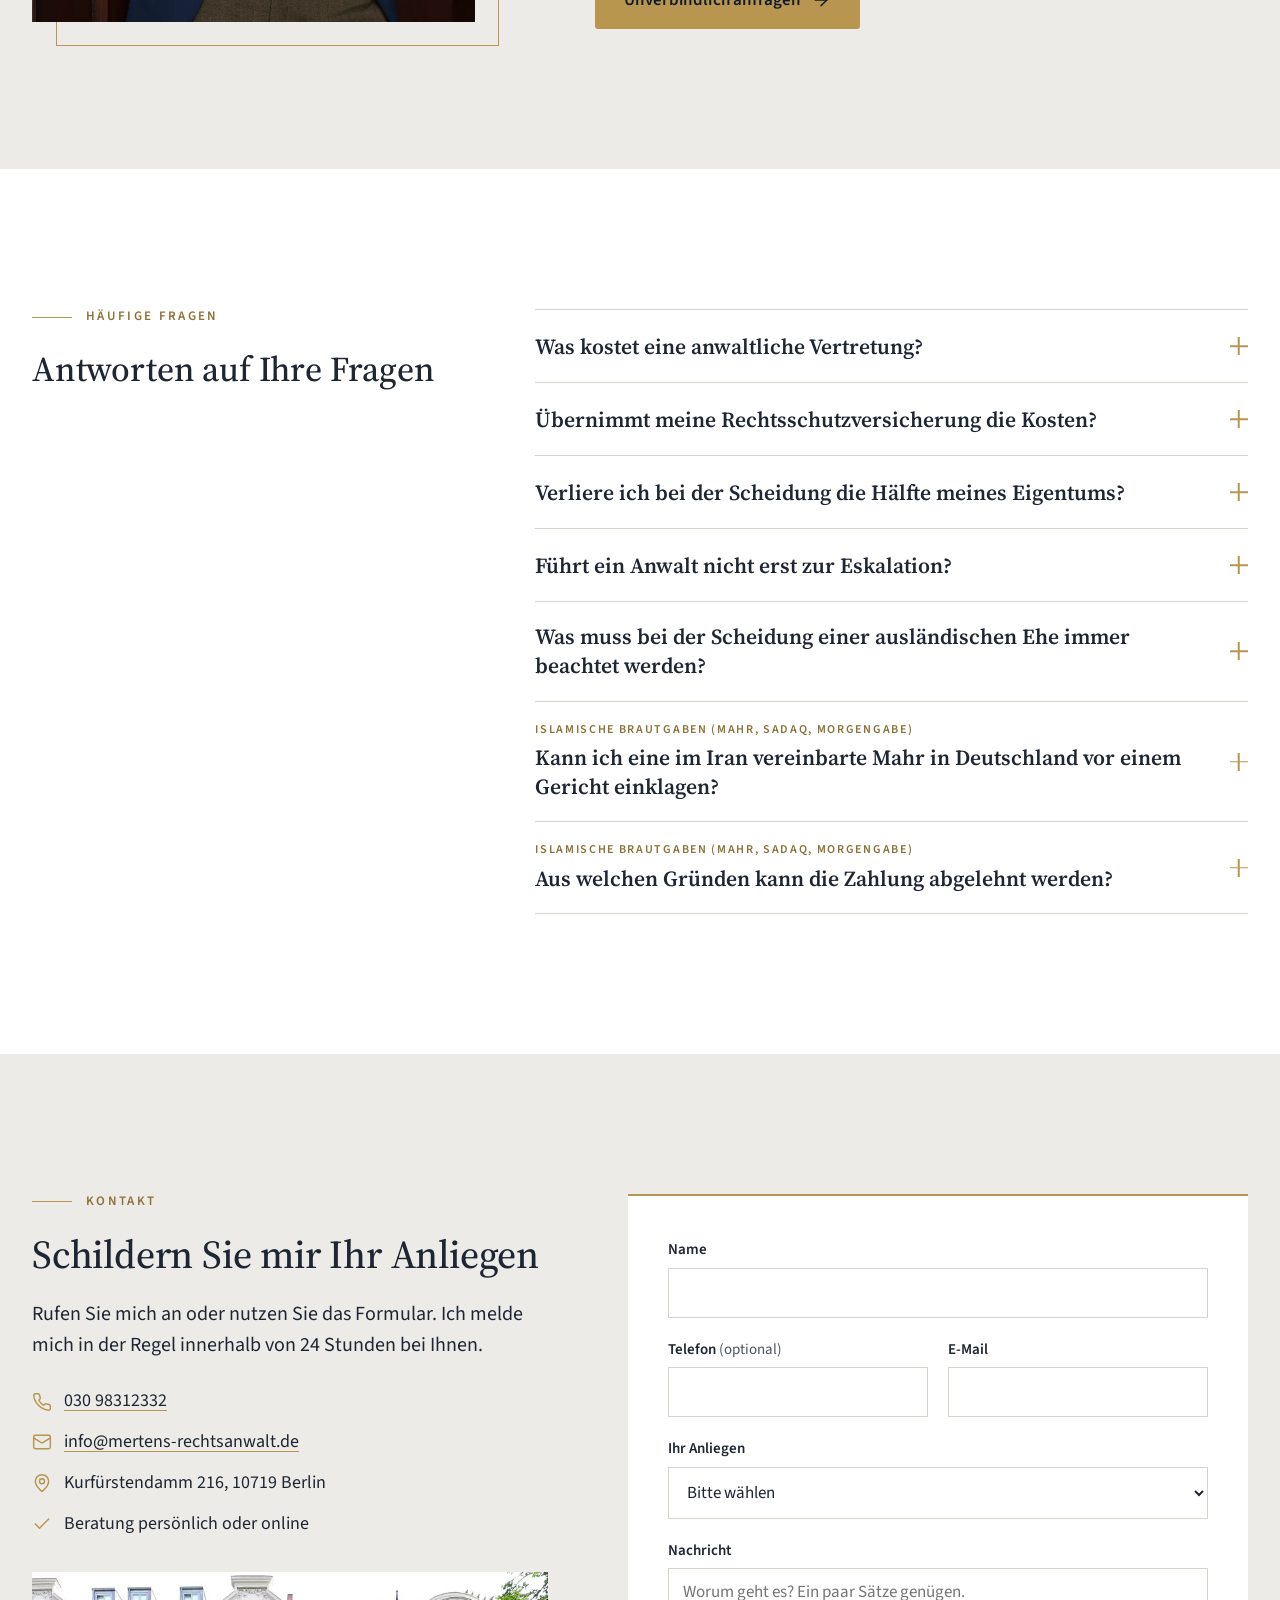
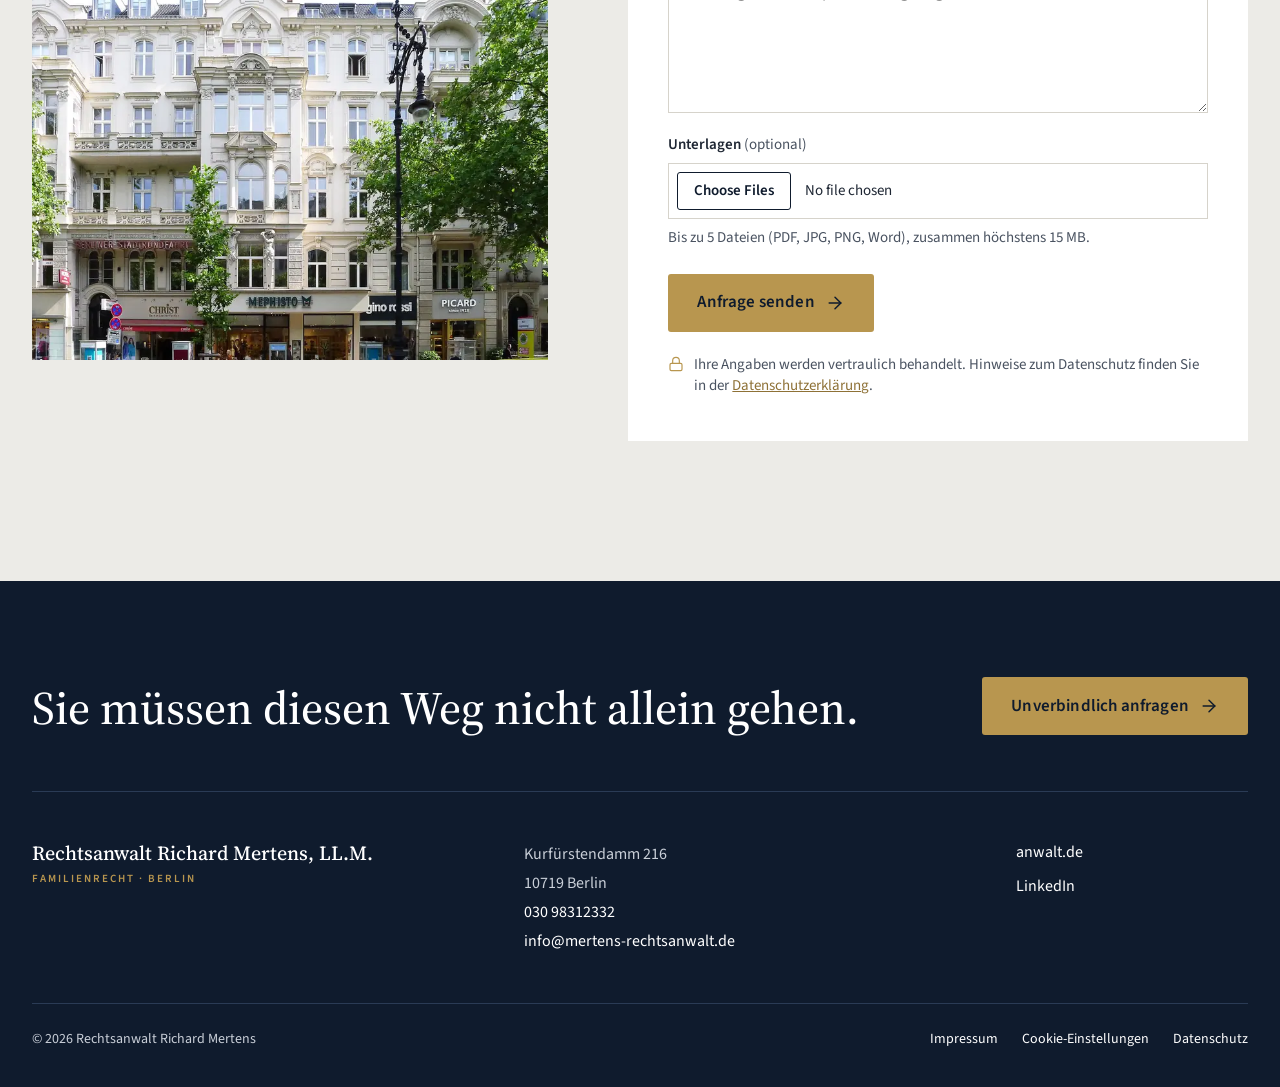
==== commit 12feb6c5: "Cookie-Banner: allgemeiner Kurztext, Details unter Mehr erfahren, Buttons auf Handy nebeneinander" ====
--- a/index.html
+++ b/index.html
@@ -4,7 +4,7 @@
   <meta charset="utf-8">
   <meta name="viewport" content="width=device-width, initial-scale=1">
   <!-- Google Tag Manager (GTM-P35MM9F5) mit Consent Mode v2 – so früh wie möglich; GTM lädt erst nach Einwilligung -->
-  <script src="consent.js?v=4"></script>
+  <script src="consent.js?v=6"></script>
   <title>Scheidungsanwalt in Berlin | Rechtsanwalt Richard Mertens, LL.M.</title>
   <meta name="description" content="Rechtsanwalt mit Schwerpunkt Familienrecht am Kurfürstendamm: Scheidung, Unterhalt, Vermögen und internationale Familiensachen – in Berlin oder online.">
   <meta name="theme-color" content="#0F1B2D">
@@ -28,7 +28,7 @@
 
   <link rel="preload" href="fonts/SourceSerif4-variable.woff2" as="font" type="font/woff2" crossorigin>
   <link rel="preload" href="fonts/SourceSans3-variable.woff2" as="font" type="font/woff2" crossorigin>
-  <link rel="stylesheet" href="style.css?v=23">
+  <link rel="stylesheet" href="style.css?v=25">
 
   <script type="application/ld+json">
   {
--- a/style.css
+++ b/style.css
@@ -2075,6 +2075,28 @@
 .cc__details dt { font-weight: 600; }
 .cc__details dd { margin: 0; color: var(--rm-ink-2); }
 
+/* „Mehr erfahren“ auf der ersten Ebene: Einzelheiten vor der Entscheidung aufklappbar */
+.cc__more summary {
+  width: max-content;
+  max-width: 100%;
+  font-size: 15px;
+  font-weight: 600;
+  color: var(--rm-gold-dark);
+  cursor: pointer;
+}
+.cc__more summary:hover { color: var(--rm-ink); }
+.cc__more-list {
+  display: grid;
+  gap: 8px;
+  margin: 10px 0 0;
+  padding-left: 1.1em;
+  list-style: disc;
+  font-size: 14px;
+  line-height: 1.5;
+  color: var(--rm-ink-2);
+}
+.cc__more-list strong { color: var(--rm-ink); }
+
 /* Desktop: erste Ebene breit und flach – Text links, Buttons rechts */
 @media (min-width: 1000px) {
   .cc__inner { max-width: 1240px; padding: 24px 32px; }
@@ -2086,11 +2108,13 @@
   }
   .cc__view[data-cc-view="main"] > .cc__title,
   .cc__view[data-cc-view="main"] > .cc__text,
+  .cc__view[data-cc-view="main"] > .cc__more,
   .cc__view[data-cc-view="main"] > .cc__links { grid-column: 1; }
   .cc__view[data-cc-view="main"] > .cc__title { font-size: 1.15rem; }
   .cc__view[data-cc-view="main"] > .cc__actions {
     grid-column: 2;
-    grid-row: 1 / span 3;
+    grid-row: 1 / span 4;
+    align-self: start;
     grid-template-columns: repeat(2, 200px);
     margin-top: 0;
   }
@@ -2101,12 +2125,24 @@
 @media (max-width: 479px) {
   .cc__details dl { grid-template-columns: 1fr; }
   .cc__details dd { margin-bottom: 6px; }
+}
+/* Handy: „Alle ablehnen“ und „Alle akzeptieren“ nebeneinander – gleich groß, spart Höhe */
+@media (max-width: 639px) {
+  .cc__view[data-cc-view="main"] { gap: 10px; }
+  .cc__view[data-cc-view="main"] .cc__title { font-size: 1.15rem; }
+  .cc__view[data-cc-view="main"] .cc__text { font-size: 14px; line-height: 1.5; }
+}
+@media (min-width: 360px) and (max-width: 639px) {
+  .cc__view[data-cc-view="main"] .cc__actions { grid-template-columns: 1fr 1fr; }
+  .cc__view[data-cc-view="main"] .cc__btn { padding: 12px 8px; font-size: 15px; }
+  .cc__view[data-cc-view="main"] .cc__link { grid-column: 1 / -1; justify-self: center; min-height: 36px; padding: 4px; }
 }
 /* Handy und Tablet: Die Entscheidungs-Buttons bleiben immer sichtbar am unteren Rand des
    Banners stehen, der Text scrollt darüber (Ablehnen so leicht erreichbar wie Zustimmen). */
 @media (max-width: 999px) {
   .cc__view > .cc__actions {
     position: sticky;
+    z-index: 1;
     bottom: calc(-1 * var(--cc-pad, 24px));
     margin: 4px 0 calc(-1 * var(--cc-pad, 24px));
     padding: 12px 0 var(--cc-pad, 24px);
@@ -2183,3 +2219,5 @@
     scroll-behavior: auto !important;
   }
 }
+
+.nowrap { white-space: nowrap; }
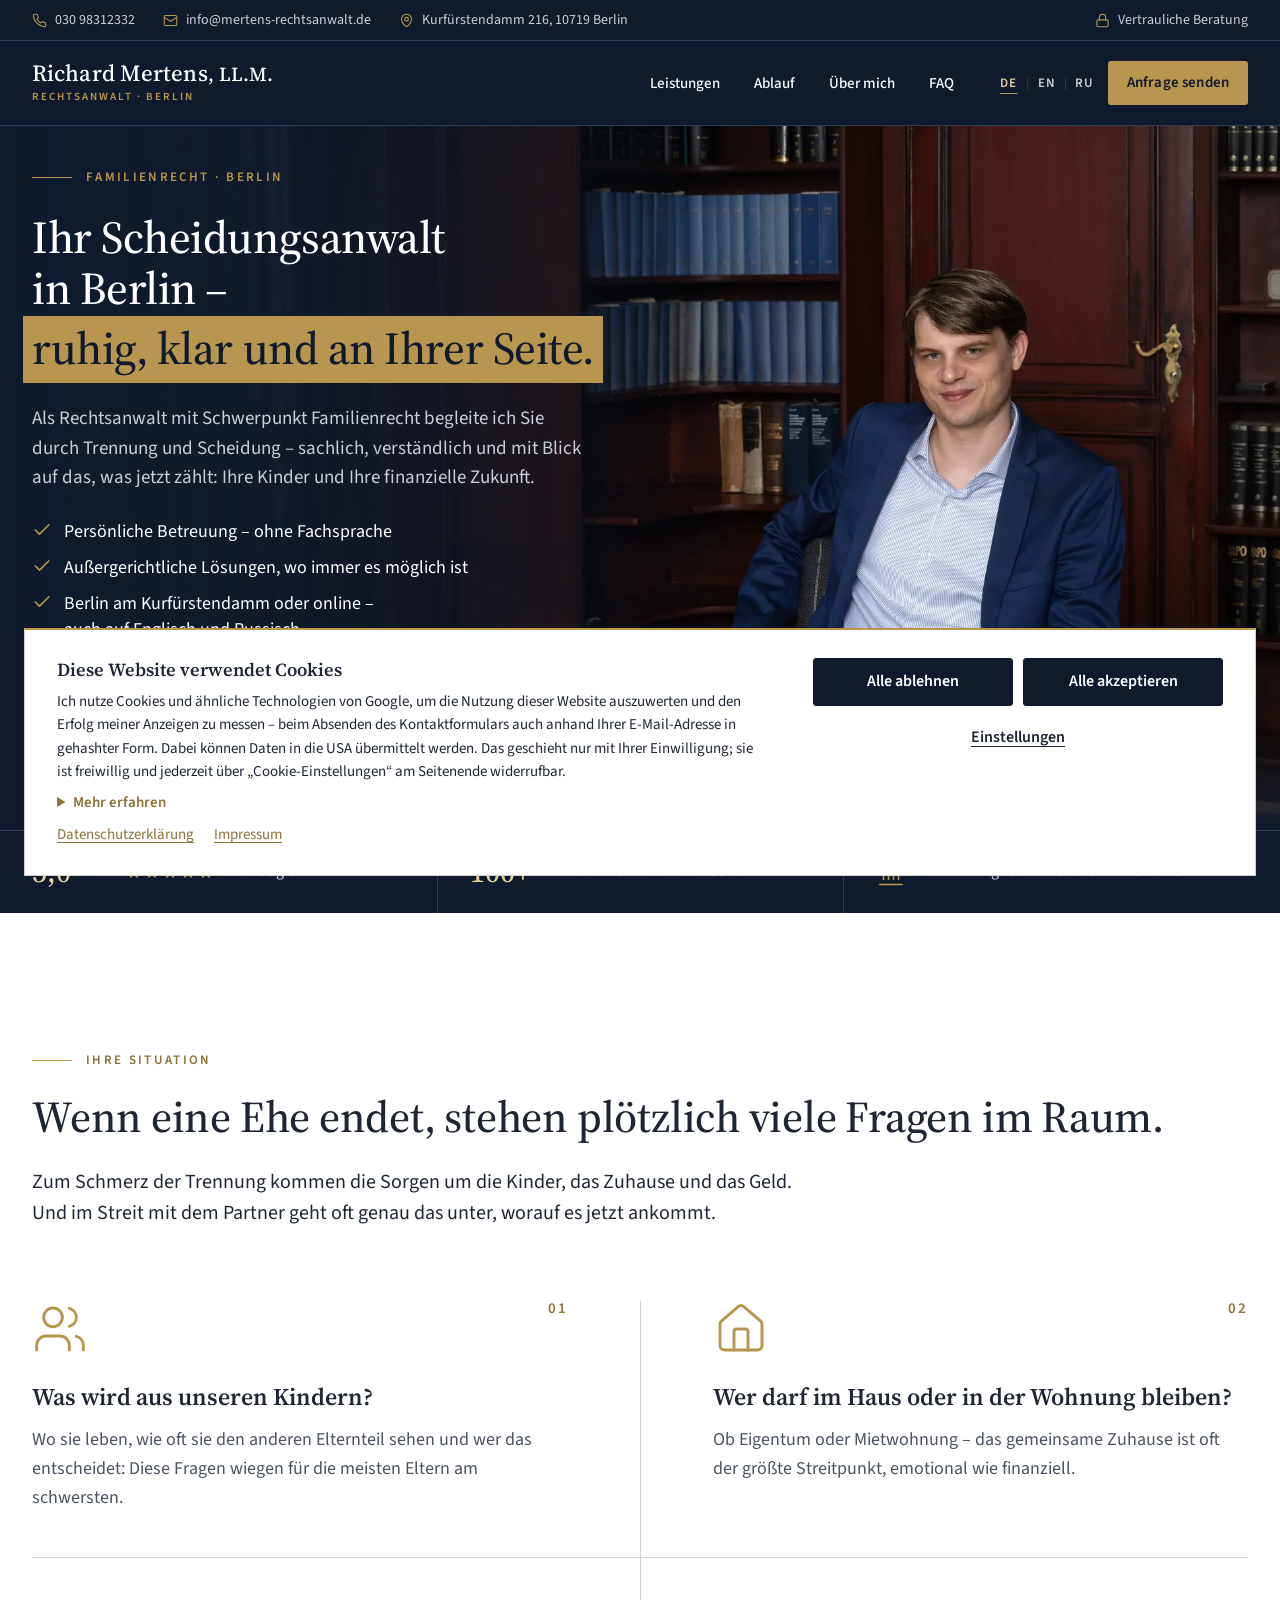
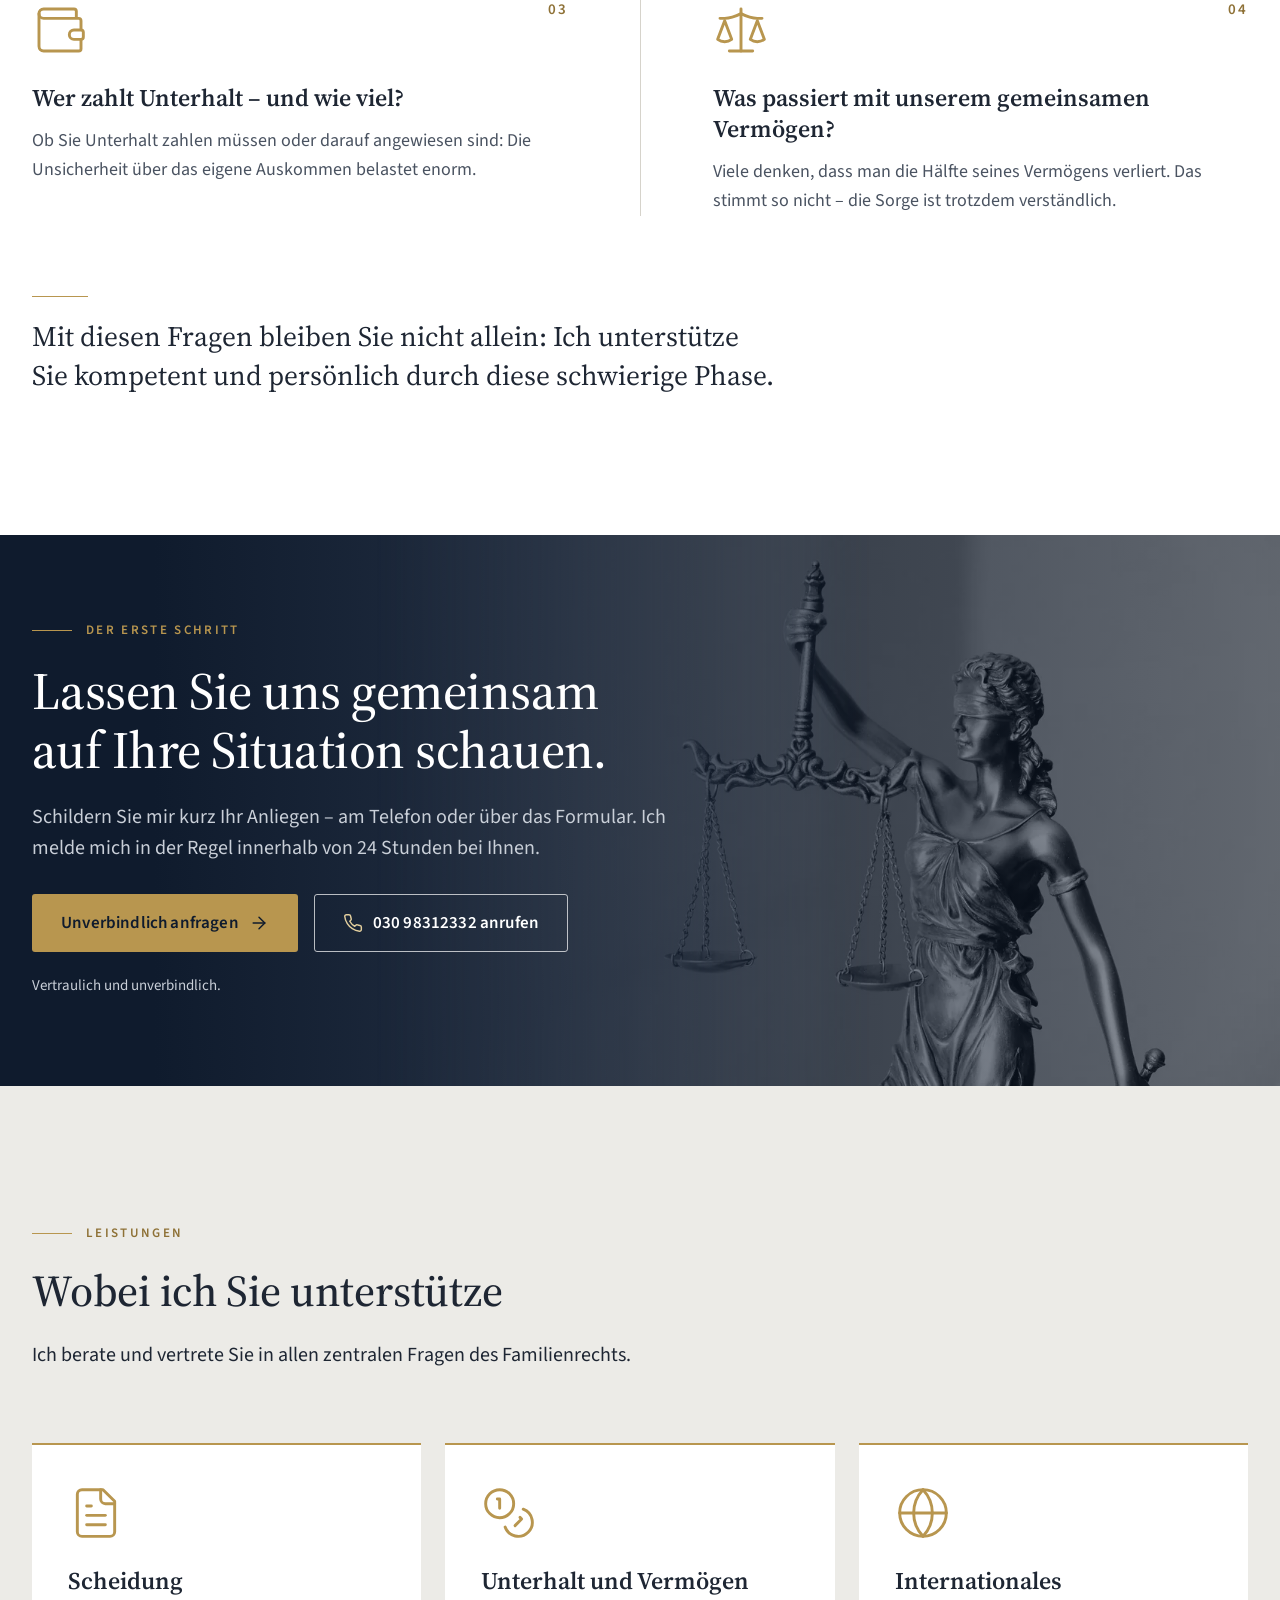
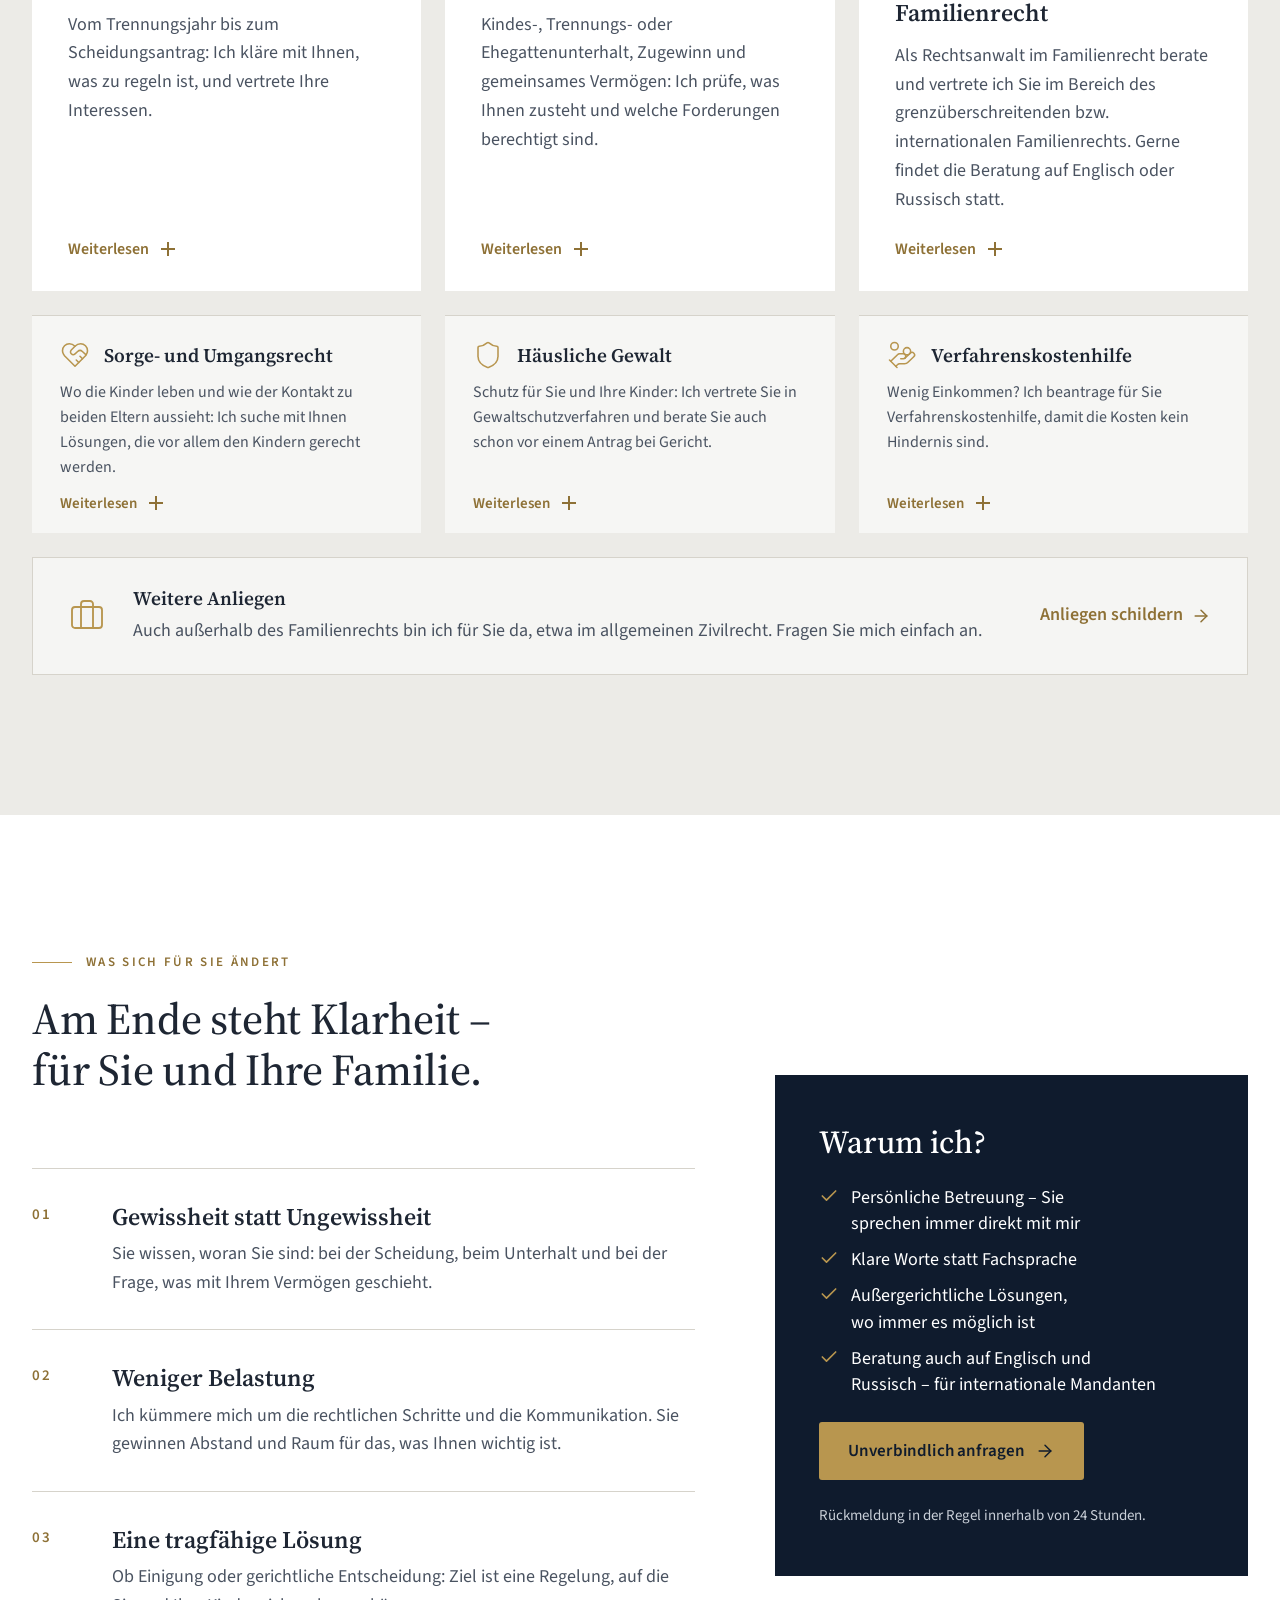
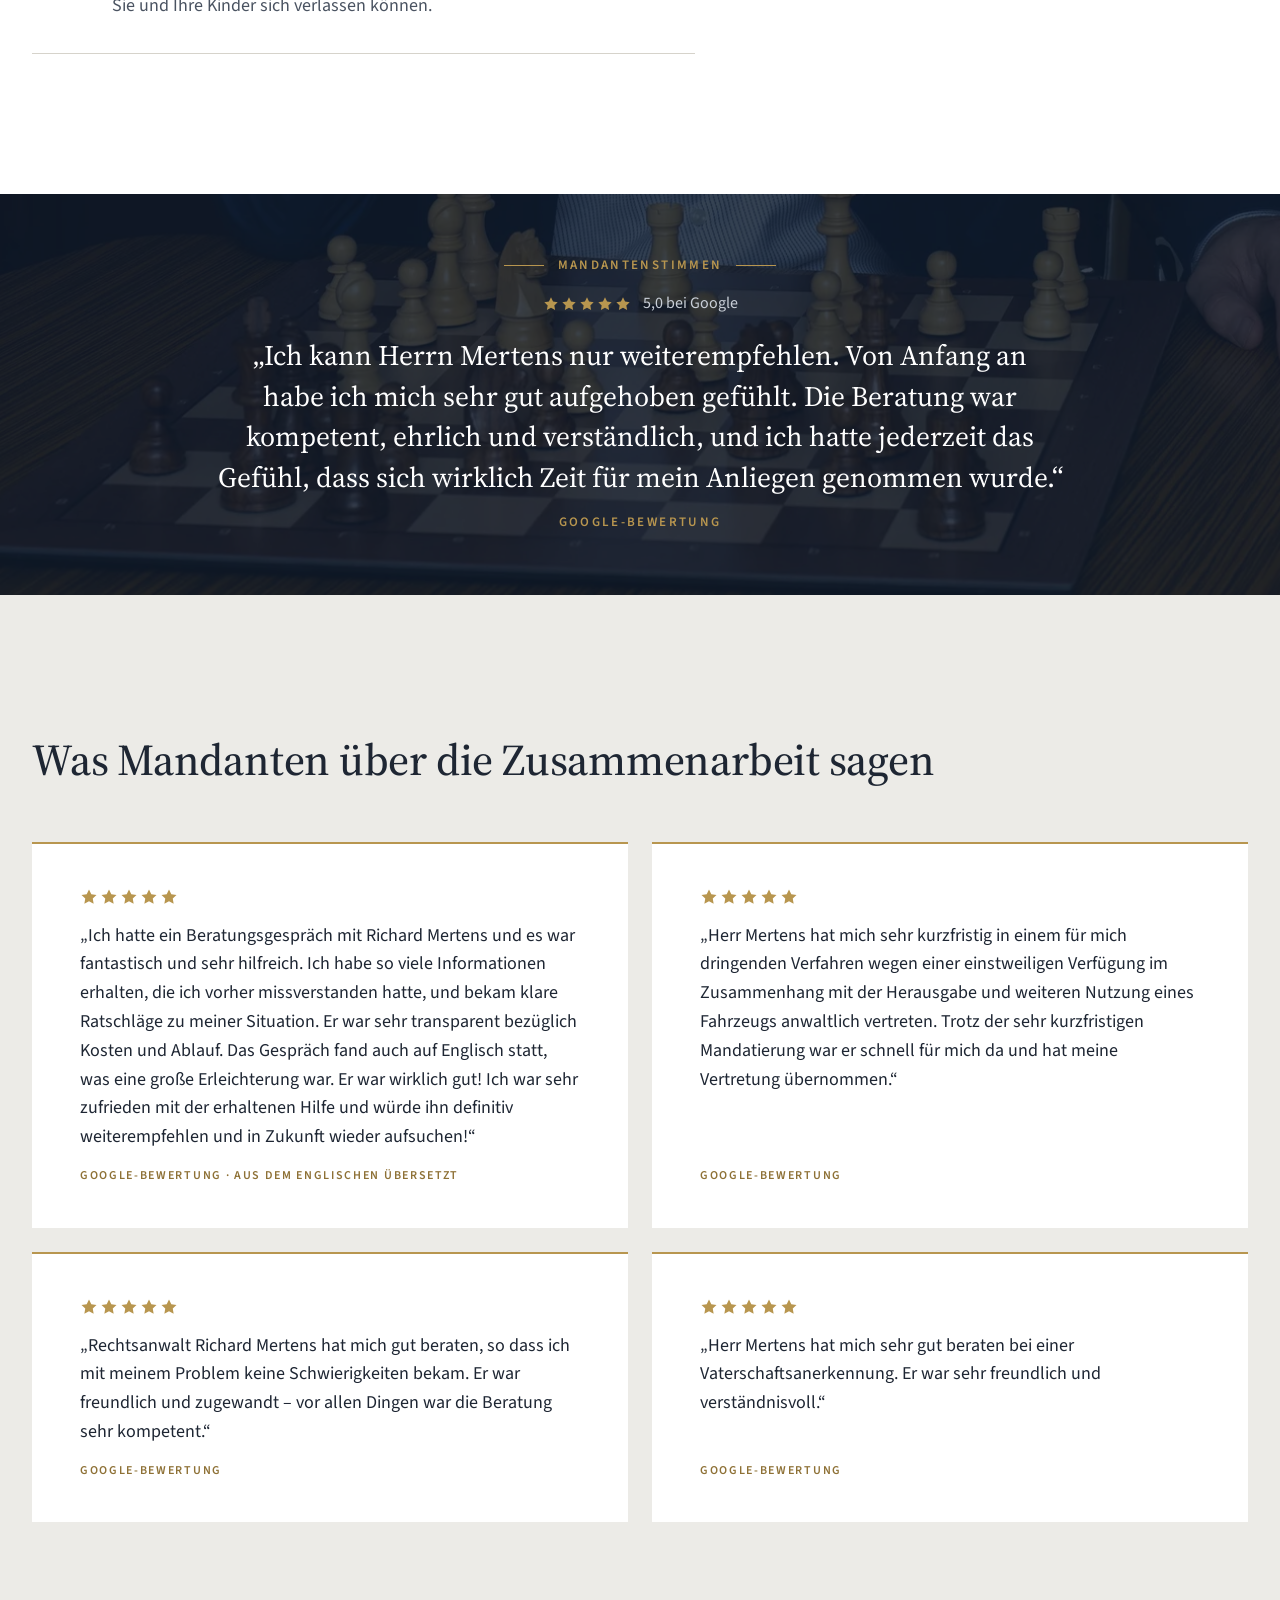
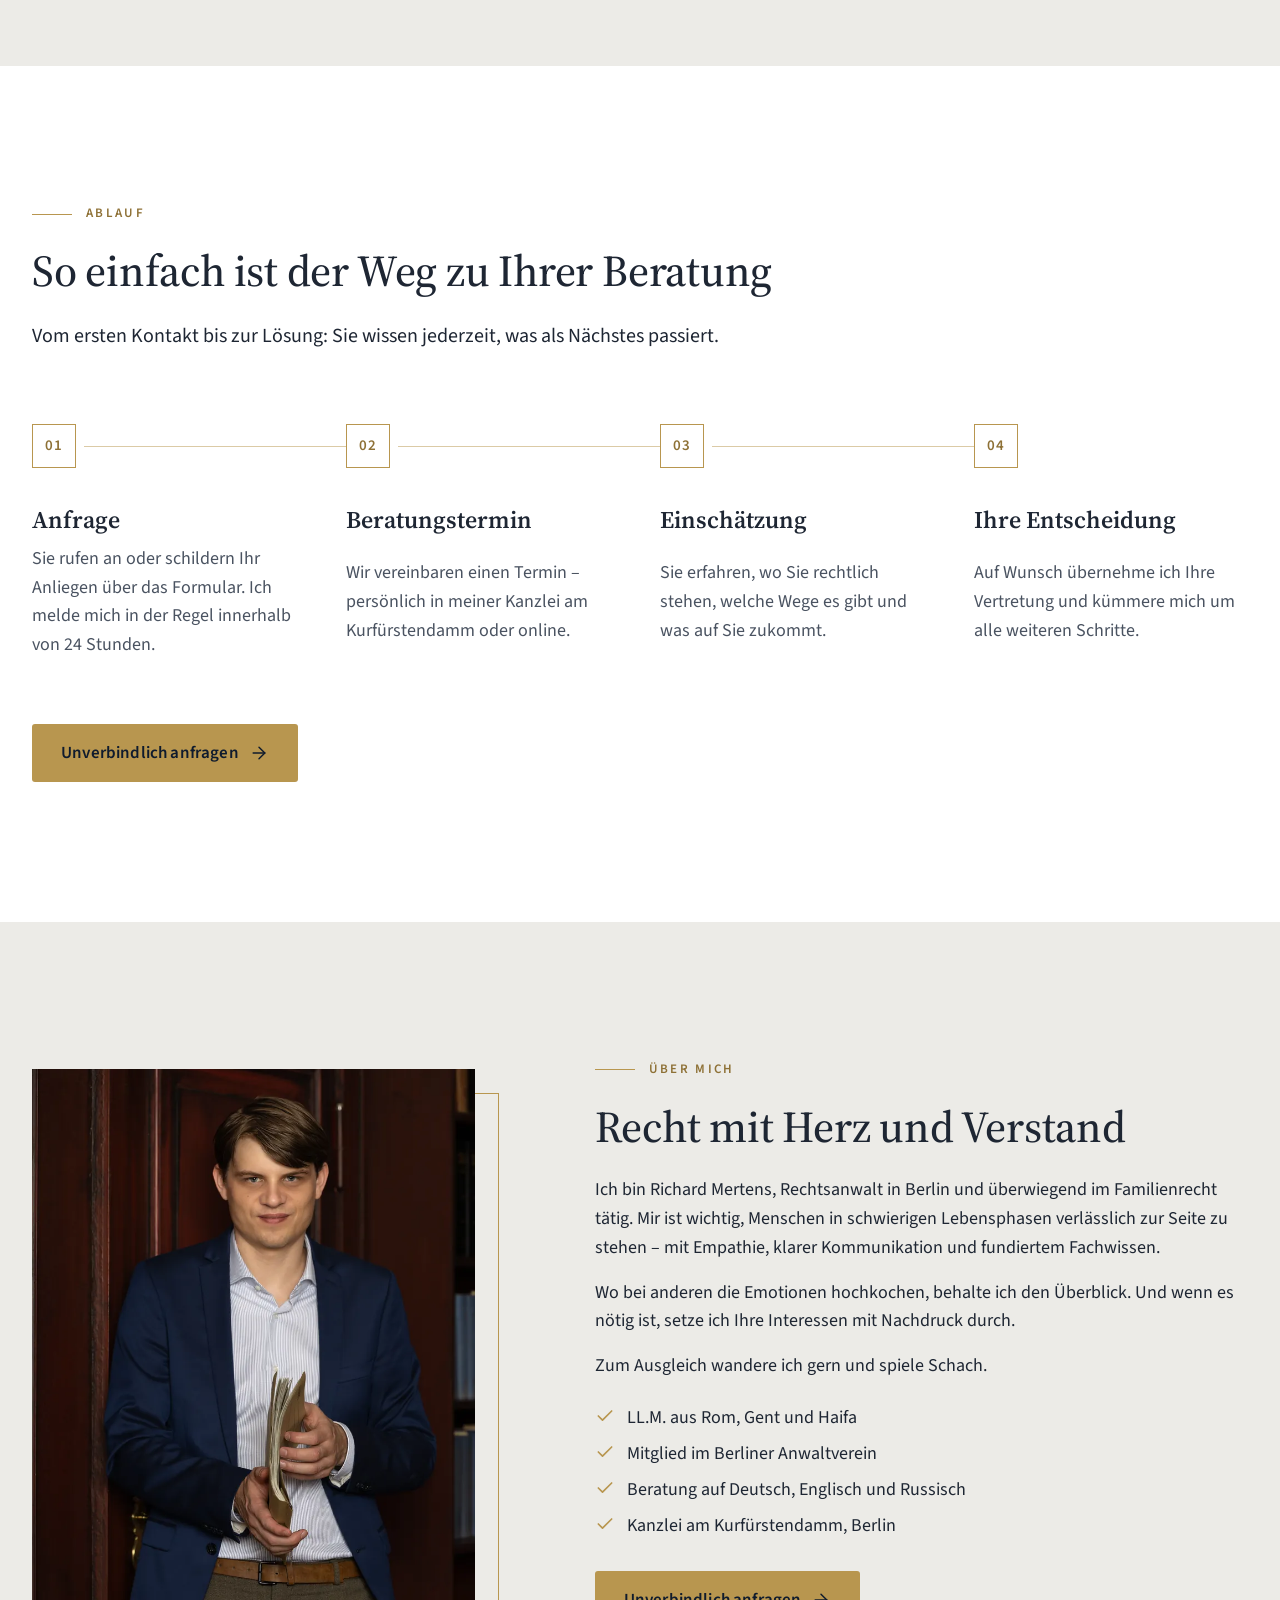
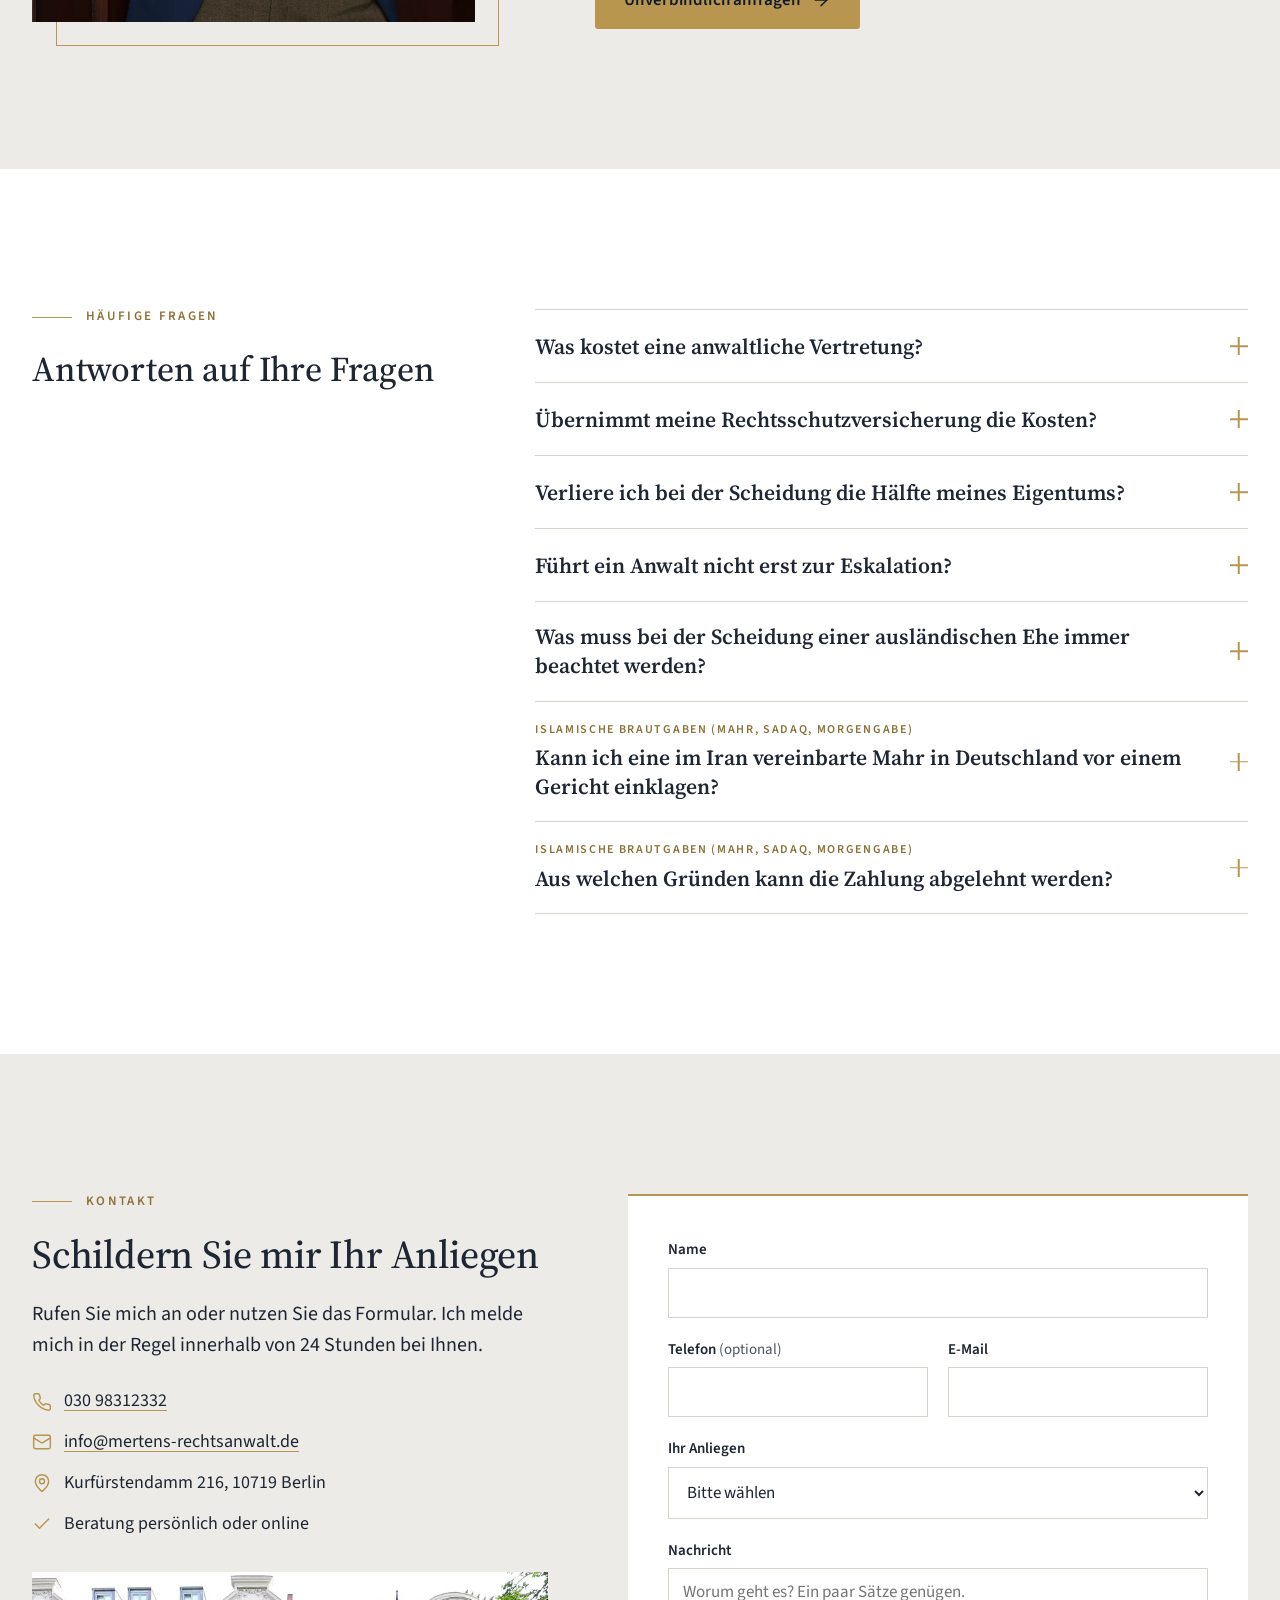
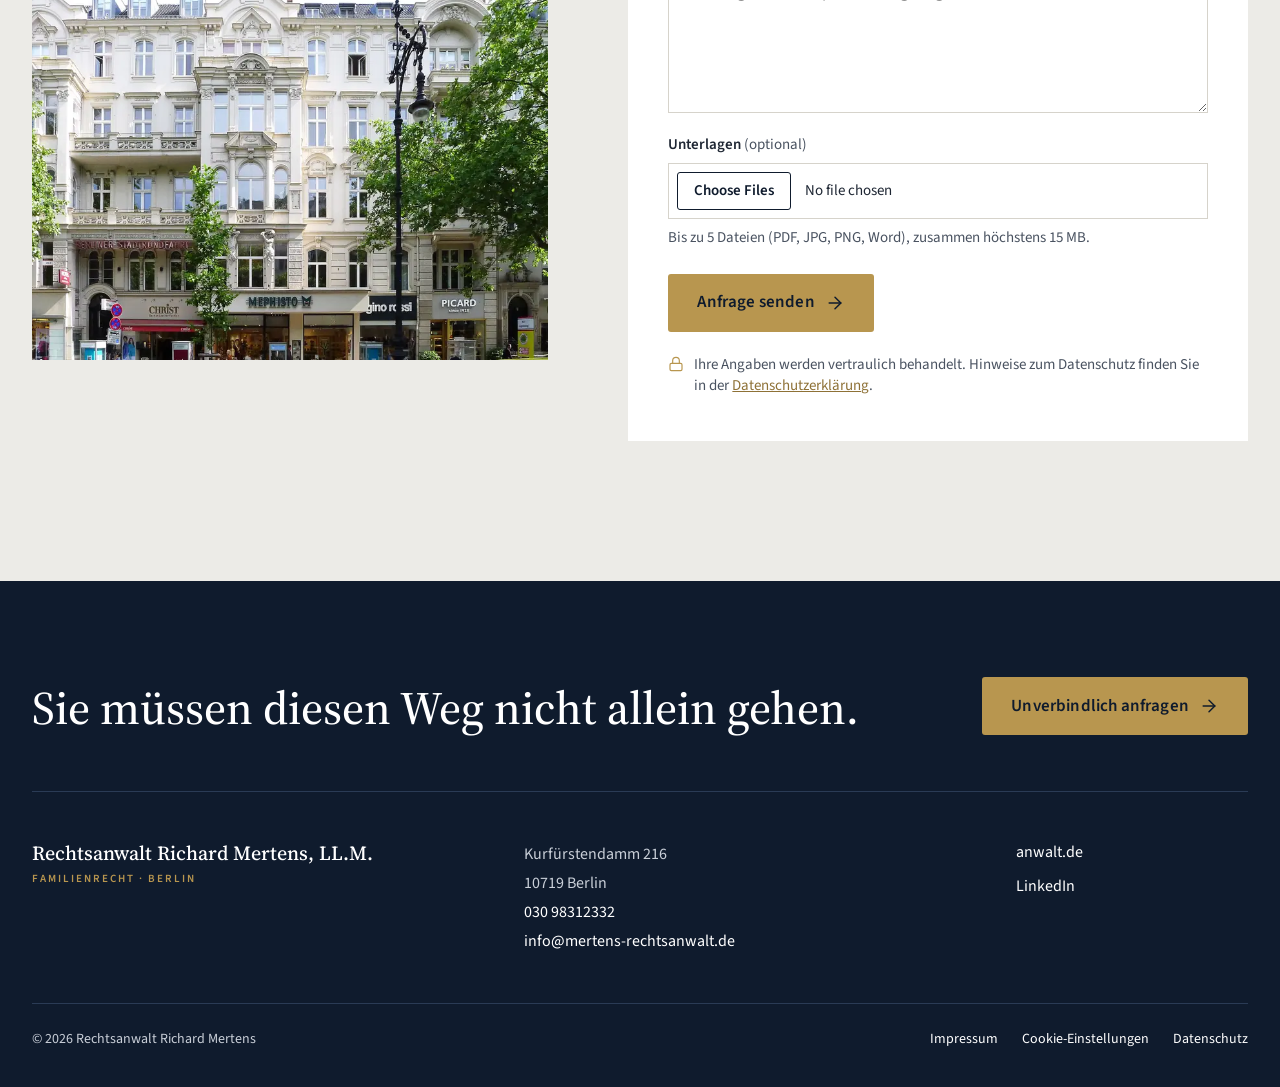
==== commit d185e1a8: "Anker fuer alle Sektionen und Leistungen (Sitelinks); Leistungsanker oeffnen den Text automatisch" ====
--- a/index.html
+++ b/index.html
@@ -28,7 +28,7 @@
 
   <link rel="preload" href="fonts/SourceSerif4-variable.woff2" as="font" type="font/woff2" crossorigin>
   <link rel="preload" href="fonts/SourceSans3-variable.woff2" as="font" type="font/woff2" crossorigin>
-  <link rel="stylesheet" href="style.css?v=25">
+  <link rel="stylesheet" href="style.css?v=26">
 
   <script type="application/ld+json">
   {
@@ -326,7 +326,7 @@
              Klick auf ein Kästchen öffnet den ausführlichen Text in einem breiten Feld unter der
              jeweiligen Reihe (script.js). Ohne JavaScript stehen alle Texte offen unter ihrem Kästchen. -->
         <div class="services__grid services__grid--focus" data-services>
-          <article class="service">
+          <article id="scheidung" class="service">
             <svg class="icon service__icon" viewBox="0 0 24 24" aria-hidden="true"><path d="M15 2H6a2 2 0 0 0-2 2v16a2 2 0 0 0 2 2h12a2 2 0 0 0 2-2V7Z"/><path d="M14 2v4a2 2 0 0 0 2 2h4"/><path d="M10 9H8"/><path d="M16 13H8"/><path d="M16 17H8"/></svg>
             <h3 class="service__title" id="svc-scheidung-title">Scheidung</h3>
             <p class="service__text">Vom Trennungsjahr bis zum Scheidungsantrag: Ich kläre mit Ihnen, was zu regeln ist, und vertrete Ihre Interessen.</p>
@@ -344,7 +344,7 @@
             </div>
           </section>
 
-          <article class="service">
+          <article id="unterhalt-vermoegen" class="service">
             <svg class="icon service__icon" viewBox="0 0 24 24" aria-hidden="true"><circle cx="8" cy="8" r="6"/><path d="M18.09 10.37A6 6 0 1 1 10.34 18"/><path d="M7 6h1v4"/><path d="m16.71 13.88.7.71-2.82 2.82"/></svg>
             <h3 class="service__title" id="svc-unterhalt-title">Unterhalt und Vermögen</h3>
             <p class="service__text">Kindes-, Trennungs- oder Ehegattenunterhalt, Zugewinn und gemeinsames Vermögen: Ich prüfe, was Ihnen zusteht und welche Forderungen berechtigt sind.</p>
@@ -363,7 +363,7 @@
             </div>
           </section>
 
-          <article class="service">
+          <article id="internationales-familienrecht" class="service">
             <svg class="icon service__icon" viewBox="0 0 24 24" aria-hidden="true"><circle cx="12" cy="12" r="10"/><path d="M12 2a14.5 14.5 0 0 0 0 20 14.5 14.5 0 0 0 0-20"/><path d="M2 12h20"/></svg>
             <h3 class="service__title" id="svc-international-title">Internationales Familienrecht</h3>
             <p class="service__text">Als Rechtsanwalt im Familienrecht berate und vertrete ich Sie im Bereich des grenzüberschreitenden bzw. internationalen Familienrechts. Gerne findet die Beratung auf Englisch oder Russisch statt.</p>
@@ -383,7 +383,7 @@
 
         <!-- weitere Leistungen: kompaktere, zurückhaltendere Kästchen -->
         <div class="services__grid services__grid--minor" data-services>
-          <article class="service service--minor">
+          <article id="sorgerecht" class="service service--minor">
             <div class="service__head">
               <svg class="icon service__icon" viewBox="0 0 24 24" aria-hidden="true"><path d="M19 14c1.49-1.46 3-3.21 3-5.5A5.5 5.5 0 0 0 16.5 3c-1.76 0-3 .5-4.5 2-1.5-1.5-2.74-2-4.5-2A5.5 5.5 0 0 0 2 8.5c0 2.3 1.5 4.05 3 5.5l7 7Z"/><path d="M12 5 9.04 7.96a2.17 2.17 0 0 0 0 3.08c.82.82 2.13.85 3 .07l2.07-1.9a2.82 2.82 0 0 1 3.79 0l2.96 2.66"/><path d="m18 15-2-2"/><path d="m15 18-2-2"/></svg>
               <h3 class="service__title" id="svc-sorge-title">Sorge- und Umgangsrecht</h3>
@@ -402,7 +402,7 @@
             </div>
           </section>
 
-          <article class="service service--minor">
+          <article id="haeusliche-gewalt" class="service service--minor">
             <div class="service__head">
               <svg class="icon service__icon" viewBox="0 0 24 24" aria-hidden="true"><path d="M20 13c0 5-3.5 7.5-7.66 8.95a1 1 0 0 1-.67-.01C7.5 20.5 4 18 4 13V6a1 1 0 0 1 1-1c2 0 4.5-1.2 6.24-2.72a1.17 1.17 0 0 1 1.52 0C14.51 3.81 17 5 19 5a1 1 0 0 1 1 1z"/></svg>
               <h3 class="service__title" id="svc-gewalt-title">Häusliche Gewalt</h3>
@@ -422,7 +422,7 @@
             </div>
           </section>
 
-          <article class="service service--minor">
+          <article id="verfahrenskostenhilfe" class="service service--minor">
             <div class="service__head">
               <svg class="icon service__icon" viewBox="0 0 24 24" aria-hidden="true"><path d="M11 15h2a2 2 0 1 0 0-4h-3c-.6 0-1.1.2-1.4.6L3 17"/><path d="m7 21 1.6-1.4c.3-.4.8-.6 1.4-.6h4c1.1 0 2.1-.4 2.8-1.2l4.6-4.4a2 2 0 0 0-2.75-2.91l-4.2 3.9"/><path d="m2 16 6 6"/><circle cx="16" cy="9" r="2.9"/><circle cx="6" cy="5" r="3"/></svg>
               <h3 class="service__title" id="svc-vkh-title">Verfahrenskostenhilfe</h3>
@@ -549,7 +549,7 @@
     </section>
 
     <!-- ===================== WEITERE BEWERTUNGEN ===================== -->
-    <section class="section section--alt reviews" aria-labelledby="reviews-title">
+    <section class="section section--alt reviews" id="bewertungen" aria-labelledby="reviews-title">
       <div class="container">
         <header class="section-head">
           <h2 class="section-title" data-fit id="reviews-title">Was Mandanten über die Zusammenarbeit sagen</h2>
@@ -867,6 +867,6 @@
   <script src="vendor/gsap.min.js" defer></script>
   <script src="vendor/ScrollTrigger.min.js" defer></script>
   <script src="vendor/lenis.min.js" defer></script>
-  <script src="script.js?v=21" defer></script>
+  <script src="script.js?v=22" defer></script>
 </body>
 </html>
--- a/style.css
+++ b/style.css
@@ -867,6 +867,7 @@
   gap: 16px;
 }
 .service {
+  scroll-margin-top: calc(var(--nav-h) + 20px); /* Sprungmarken (Sitelinks) landen knapp unter der Navigation */
   position: relative;
   display: flex;
   flex-direction: column;
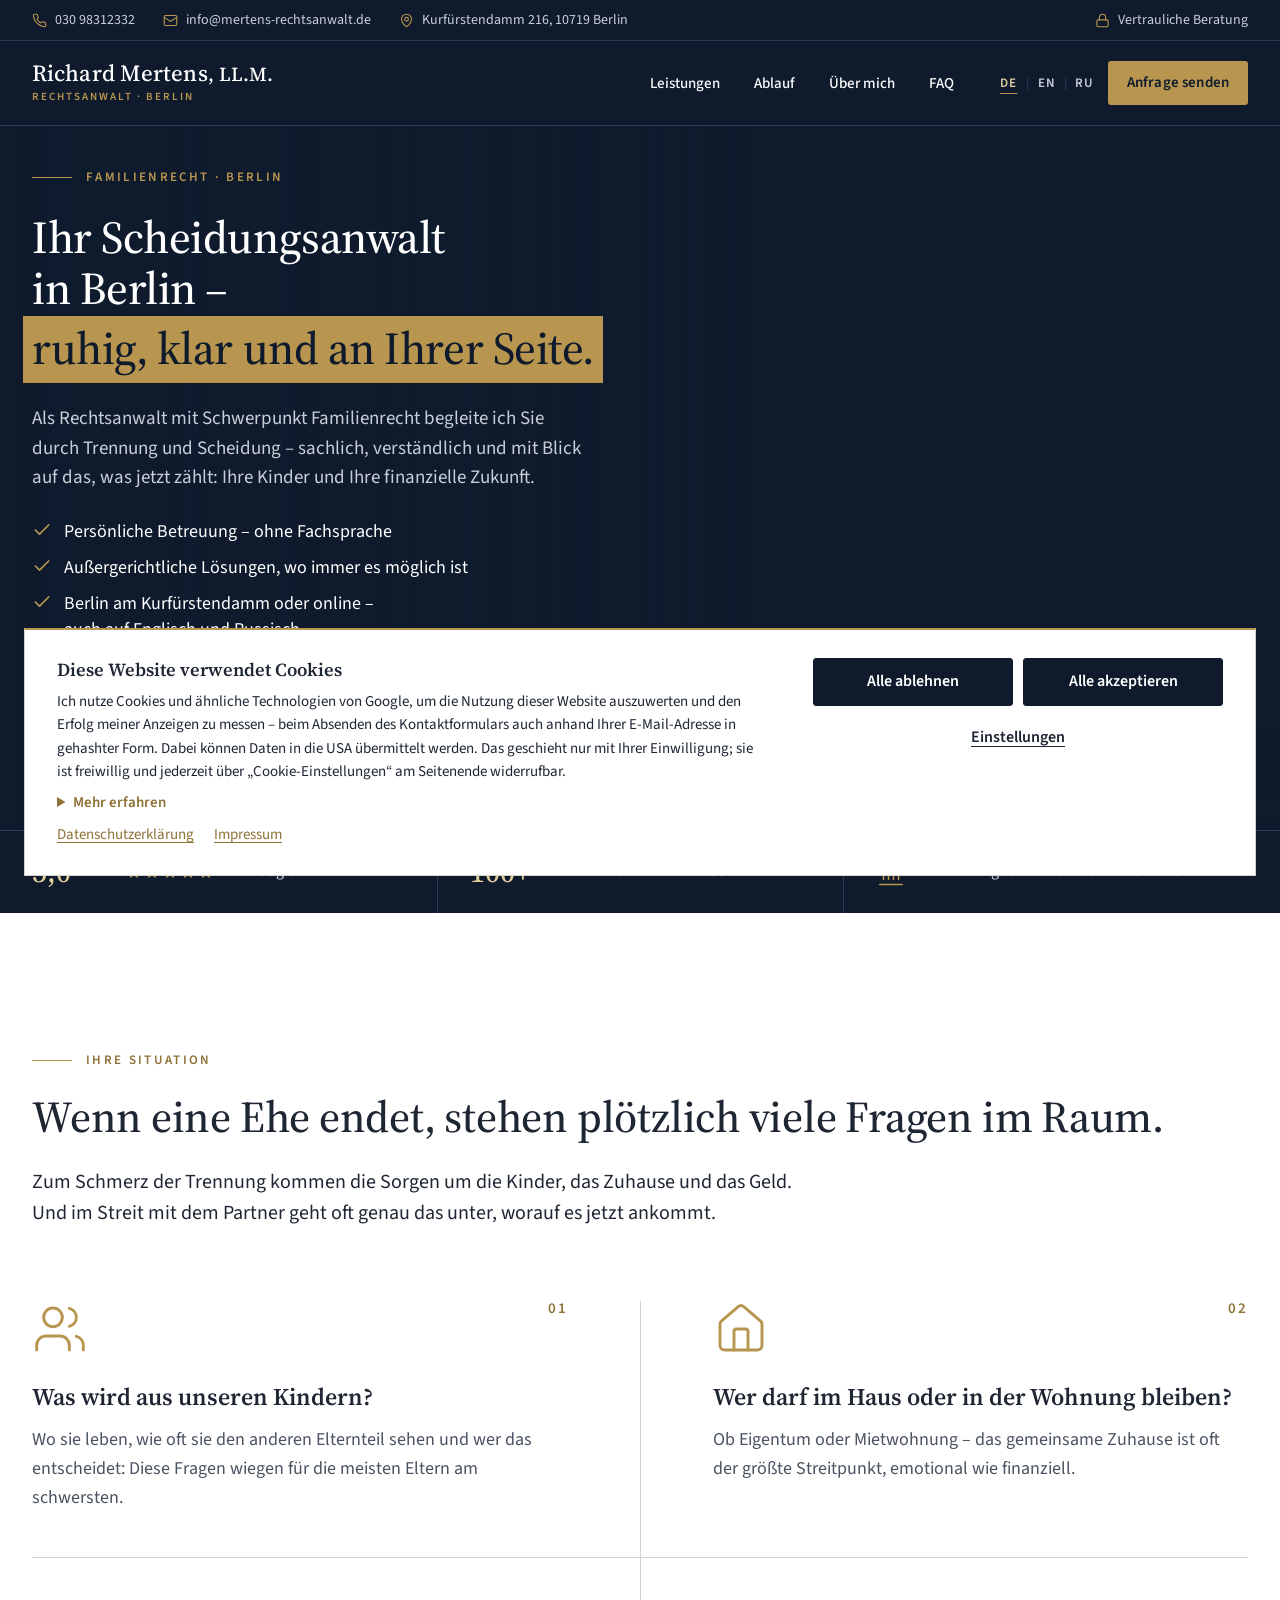
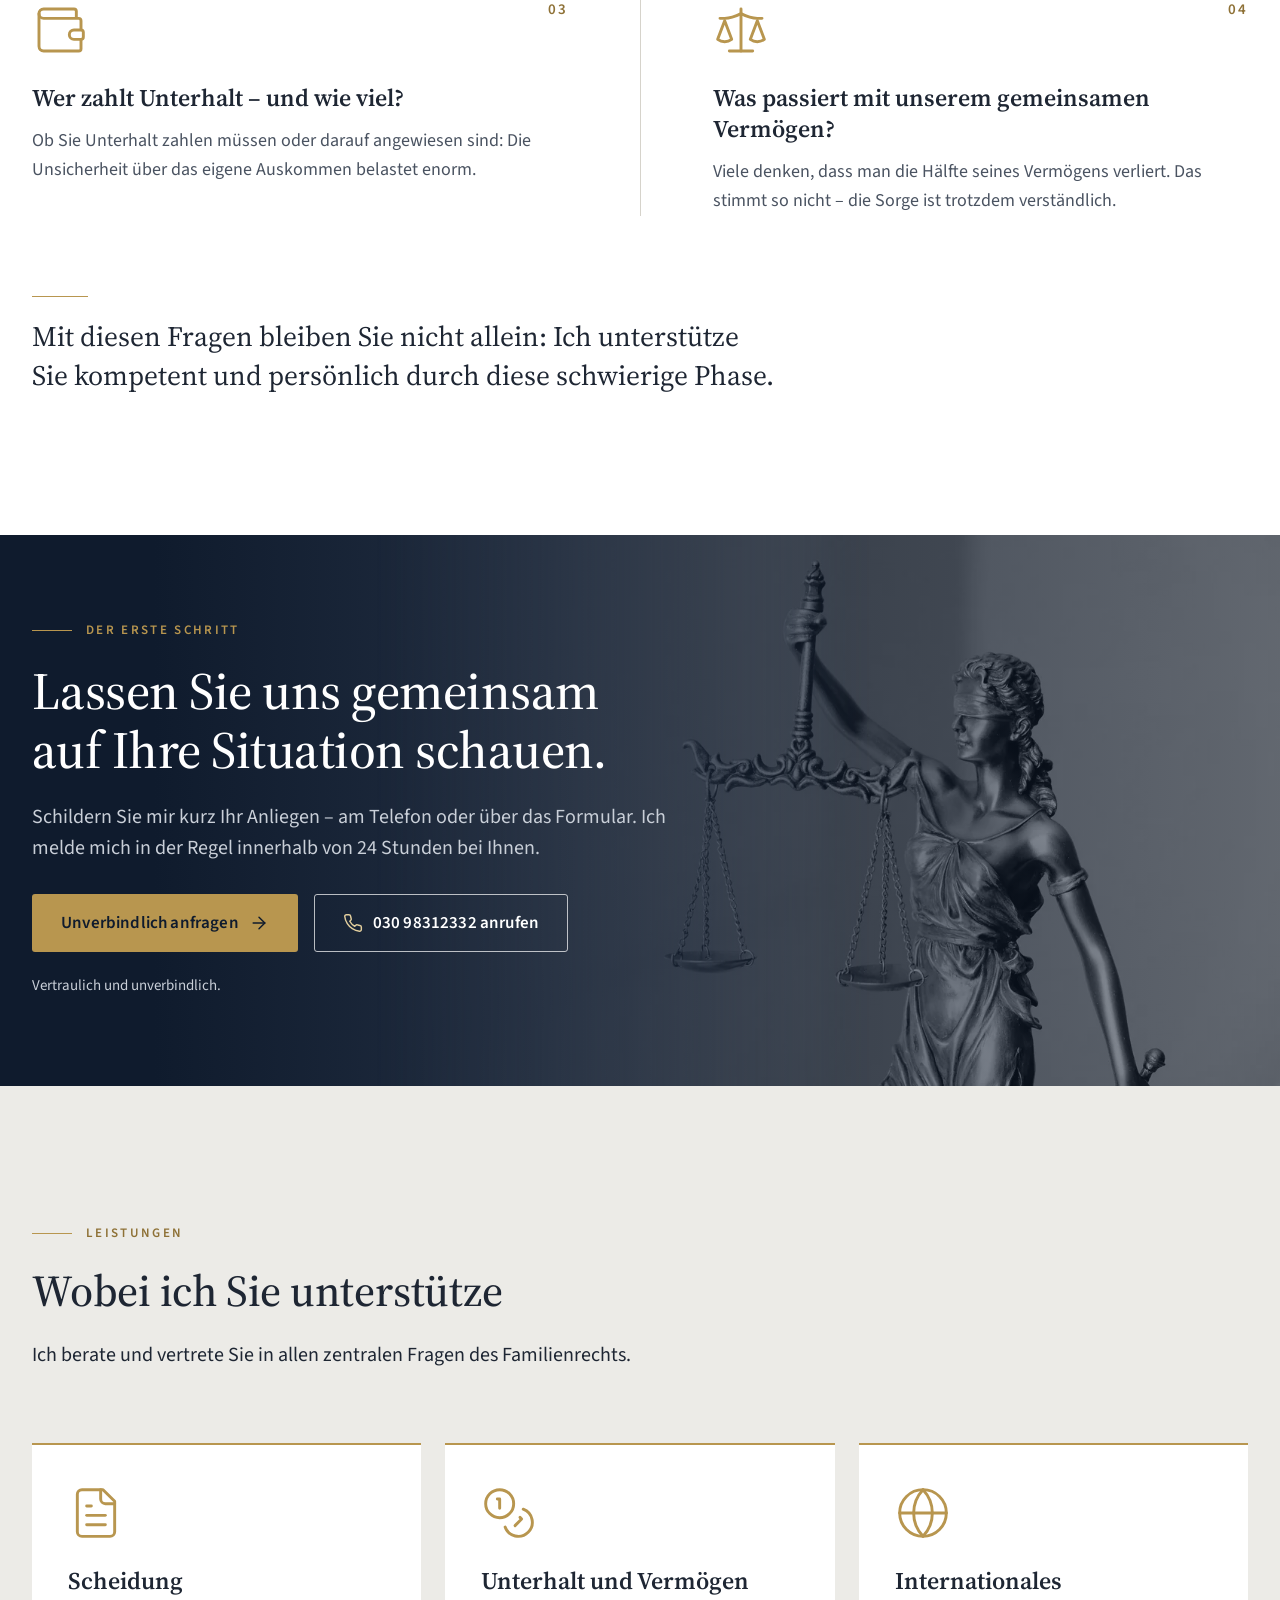
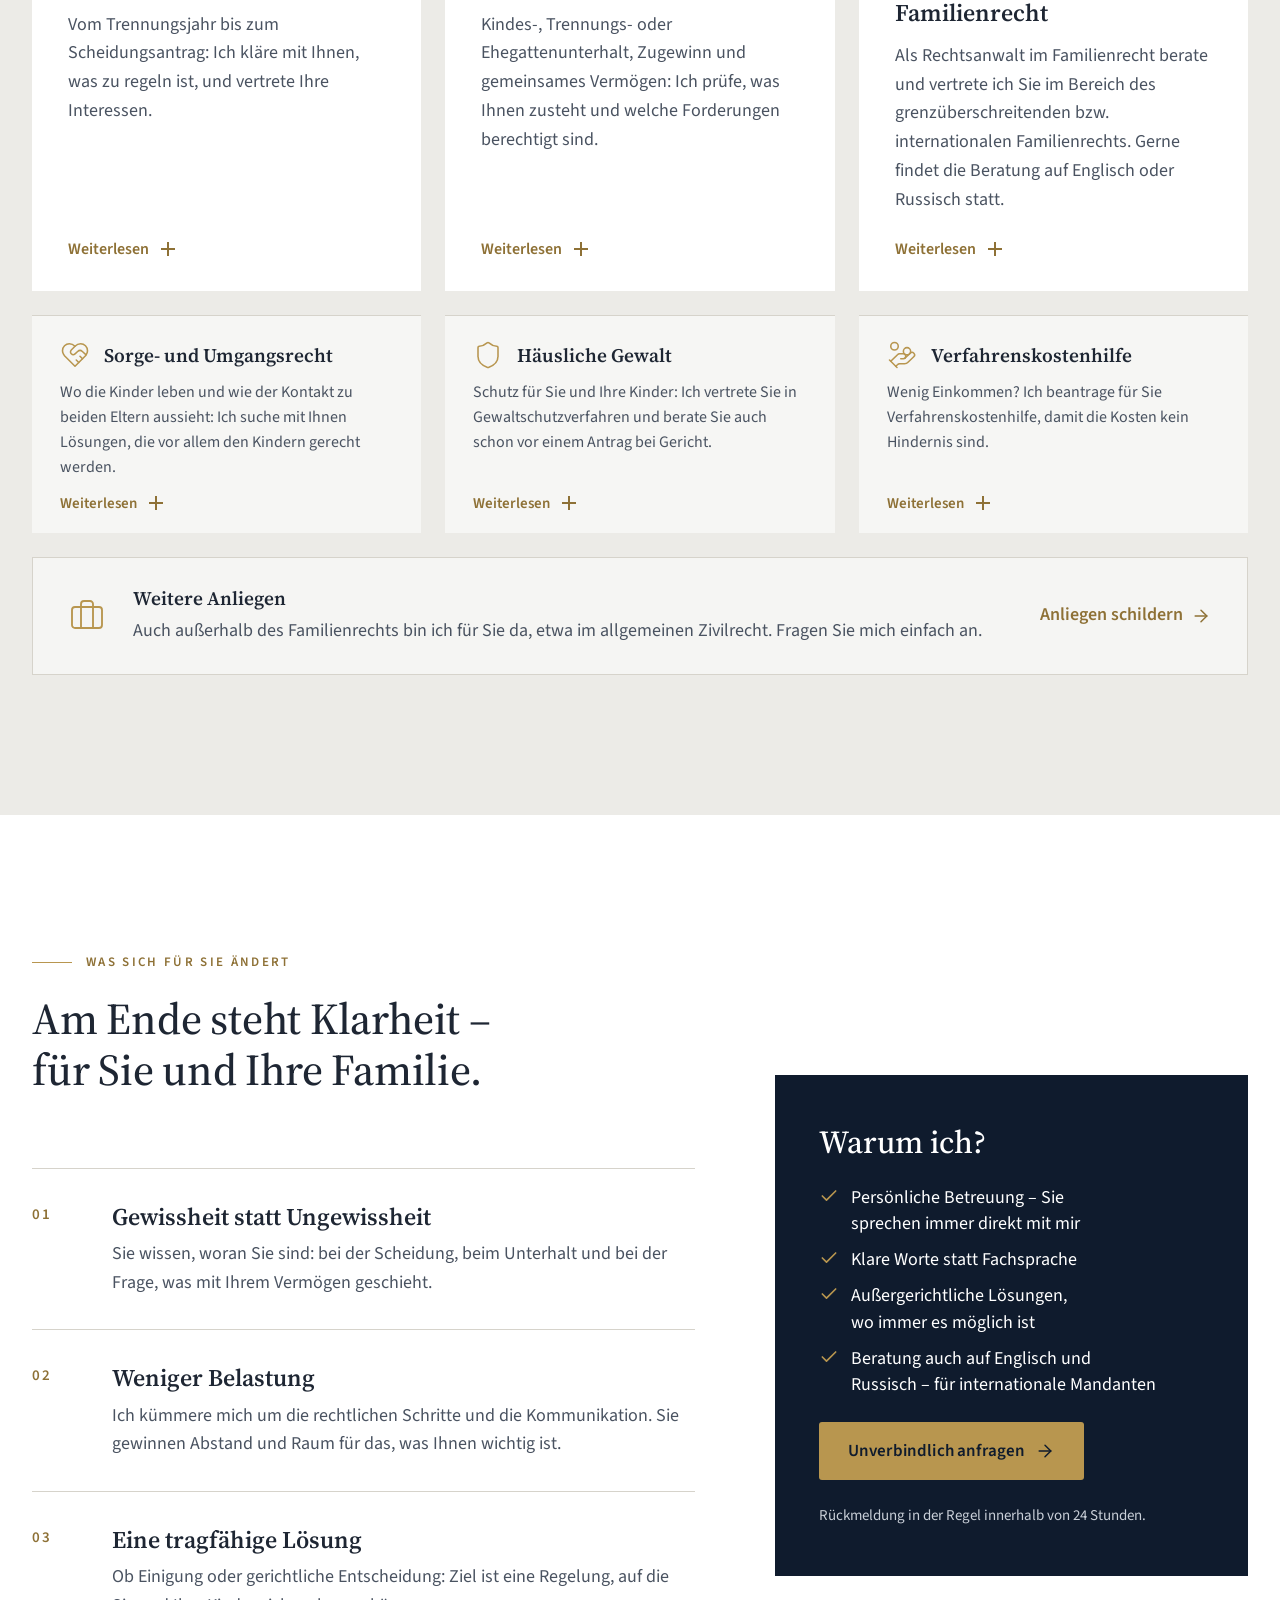
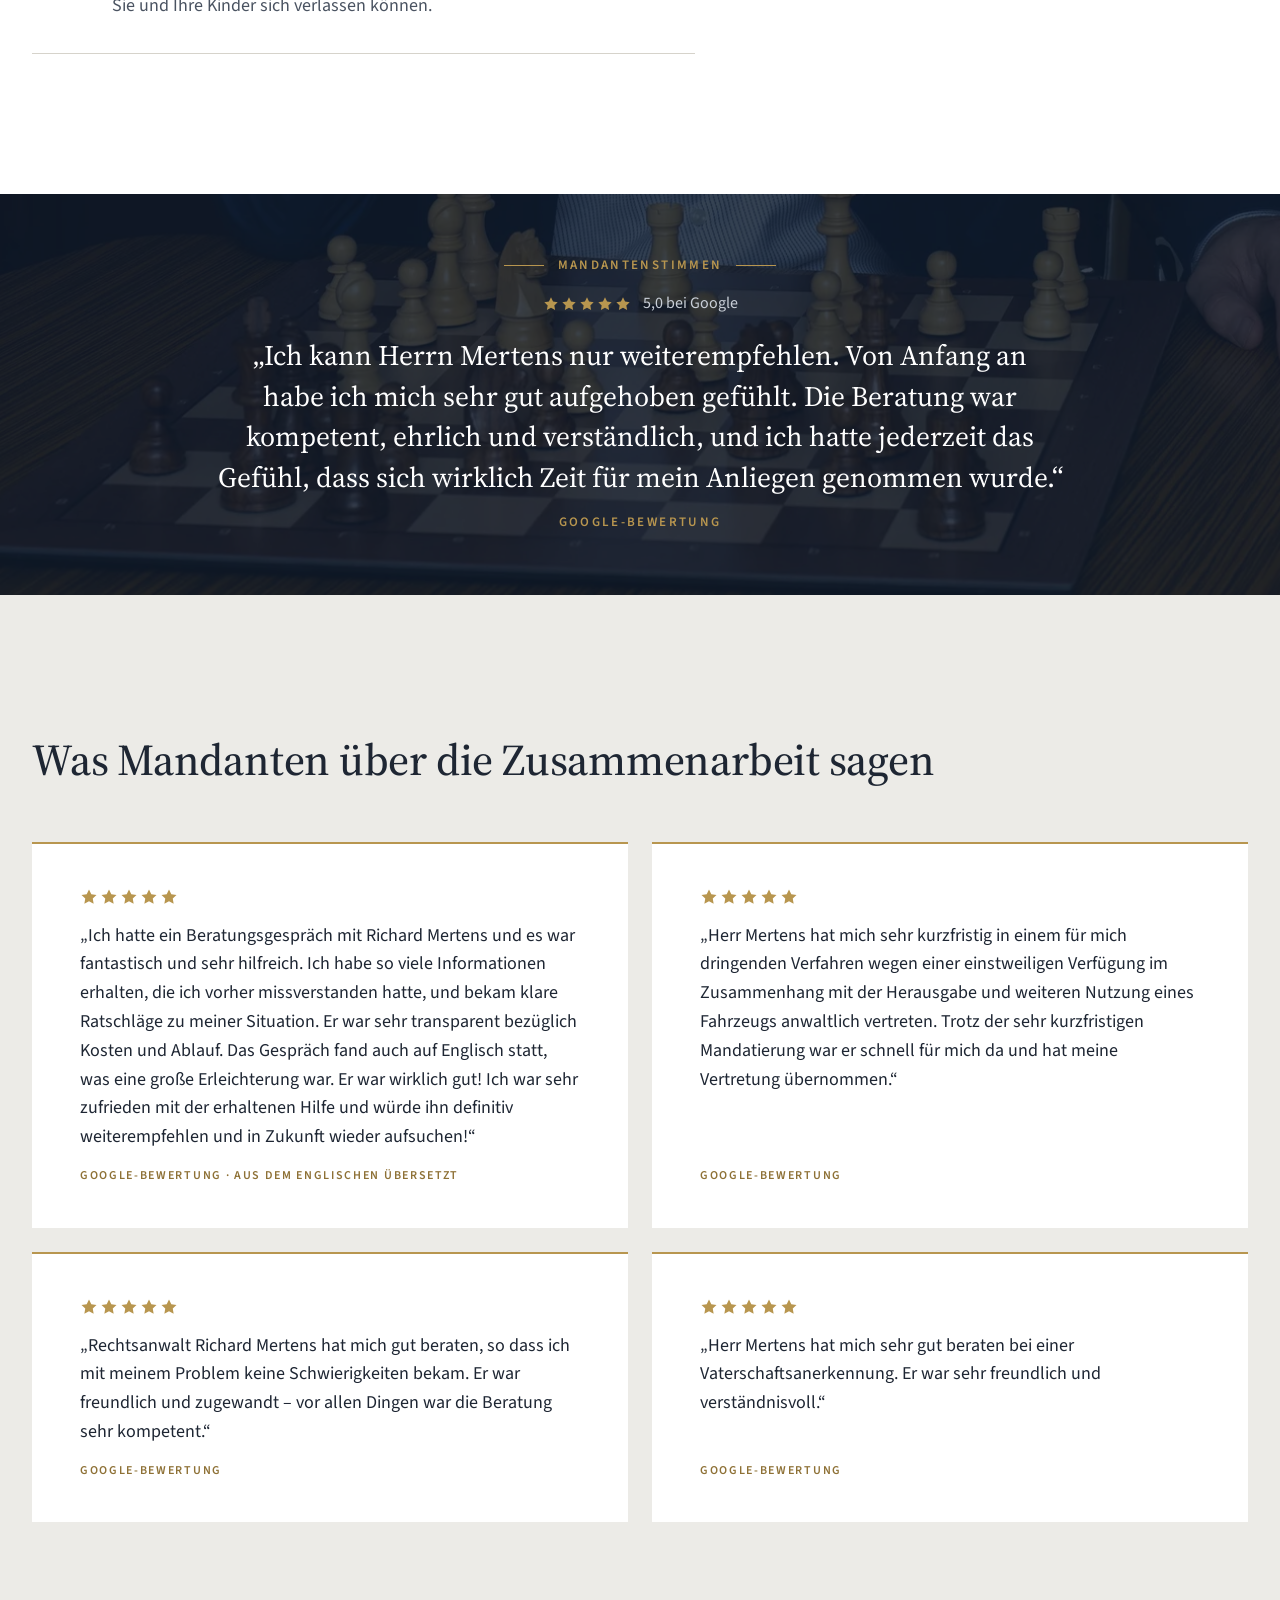
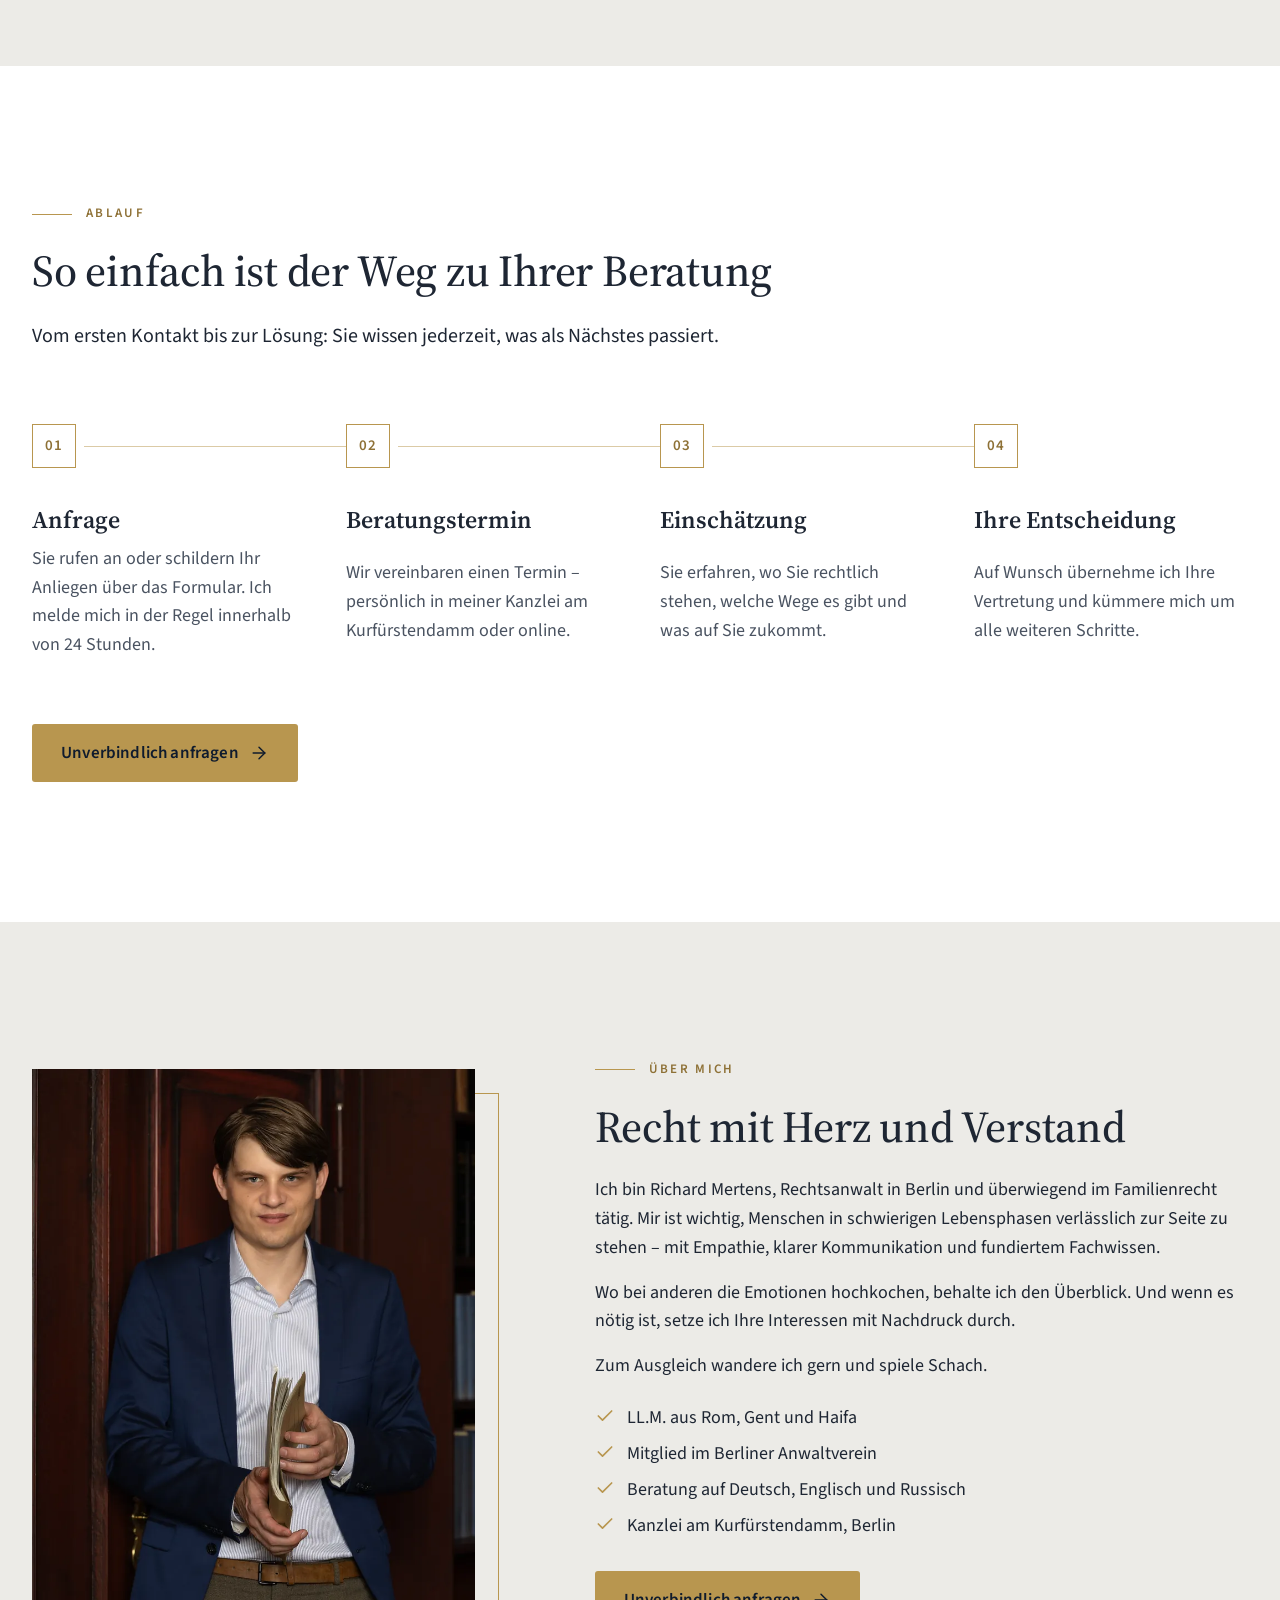
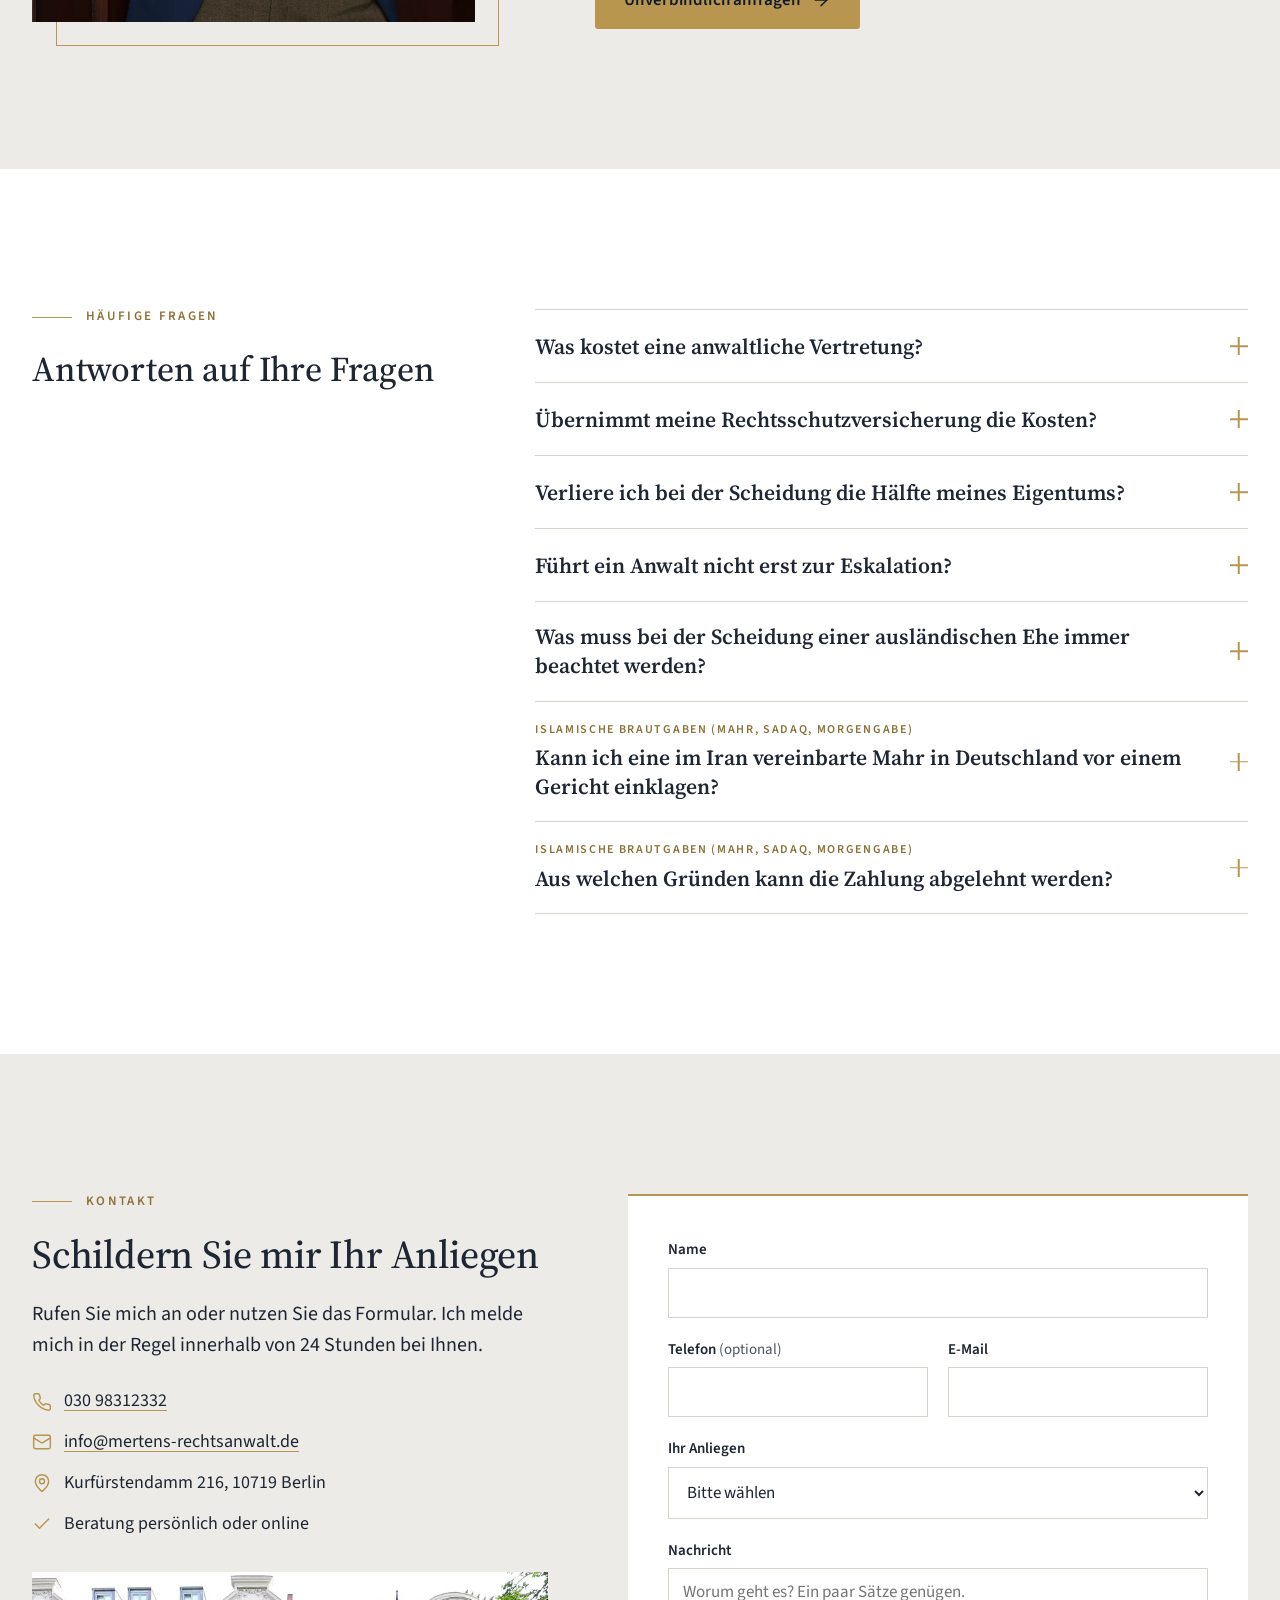
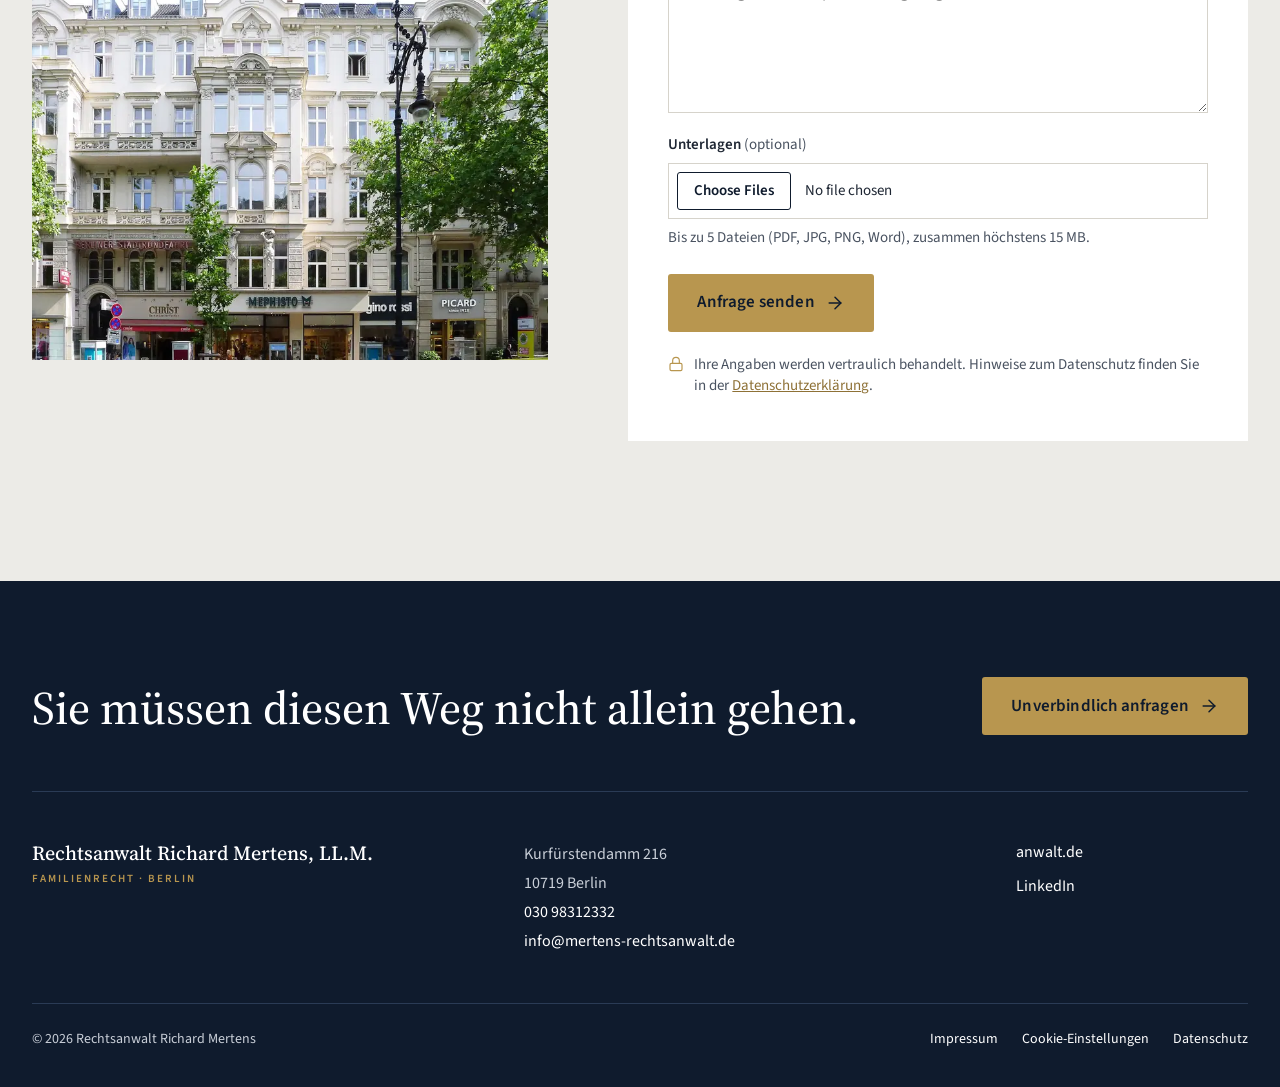
==== commit 4f8ba7fe: "Favicon (RM) ohne weissen Rahmen auf allen Seiten" ====
--- a/index.html
+++ b/index.html
@@ -8,6 +8,10 @@
   <title>Scheidungsanwalt in Berlin | Rechtsanwalt Richard Mertens, LL.M.</title>
   <meta name="description" content="Rechtsanwalt mit Schwerpunkt Familienrecht am Kurfürstendamm: Scheidung, Unterhalt, Vermögen und internationale Familiensachen – in Berlin oder online.">
   <meta name="theme-color" content="#0F1B2D">
+  <link rel="icon" href="favicon.ico" sizes="any">
+  <link rel="icon" type="image/png" sizes="32x32" href="assets/img/favicon-32.png">
+  <link rel="icon" type="image/png" sizes="192x192" href="assets/img/favicon-192.png">
+  <link rel="apple-touch-icon" href="assets/img/apple-touch-icon.png">
   <link rel="canonical" href="https://mertens-rechtsanwalt.de/">
   <link rel="alternate" hreflang="de" href="https://mertens-rechtsanwalt.de/">
   <link rel="alternate" hreflang="en" href="https://mertens-rechtsanwalt.de/en/">
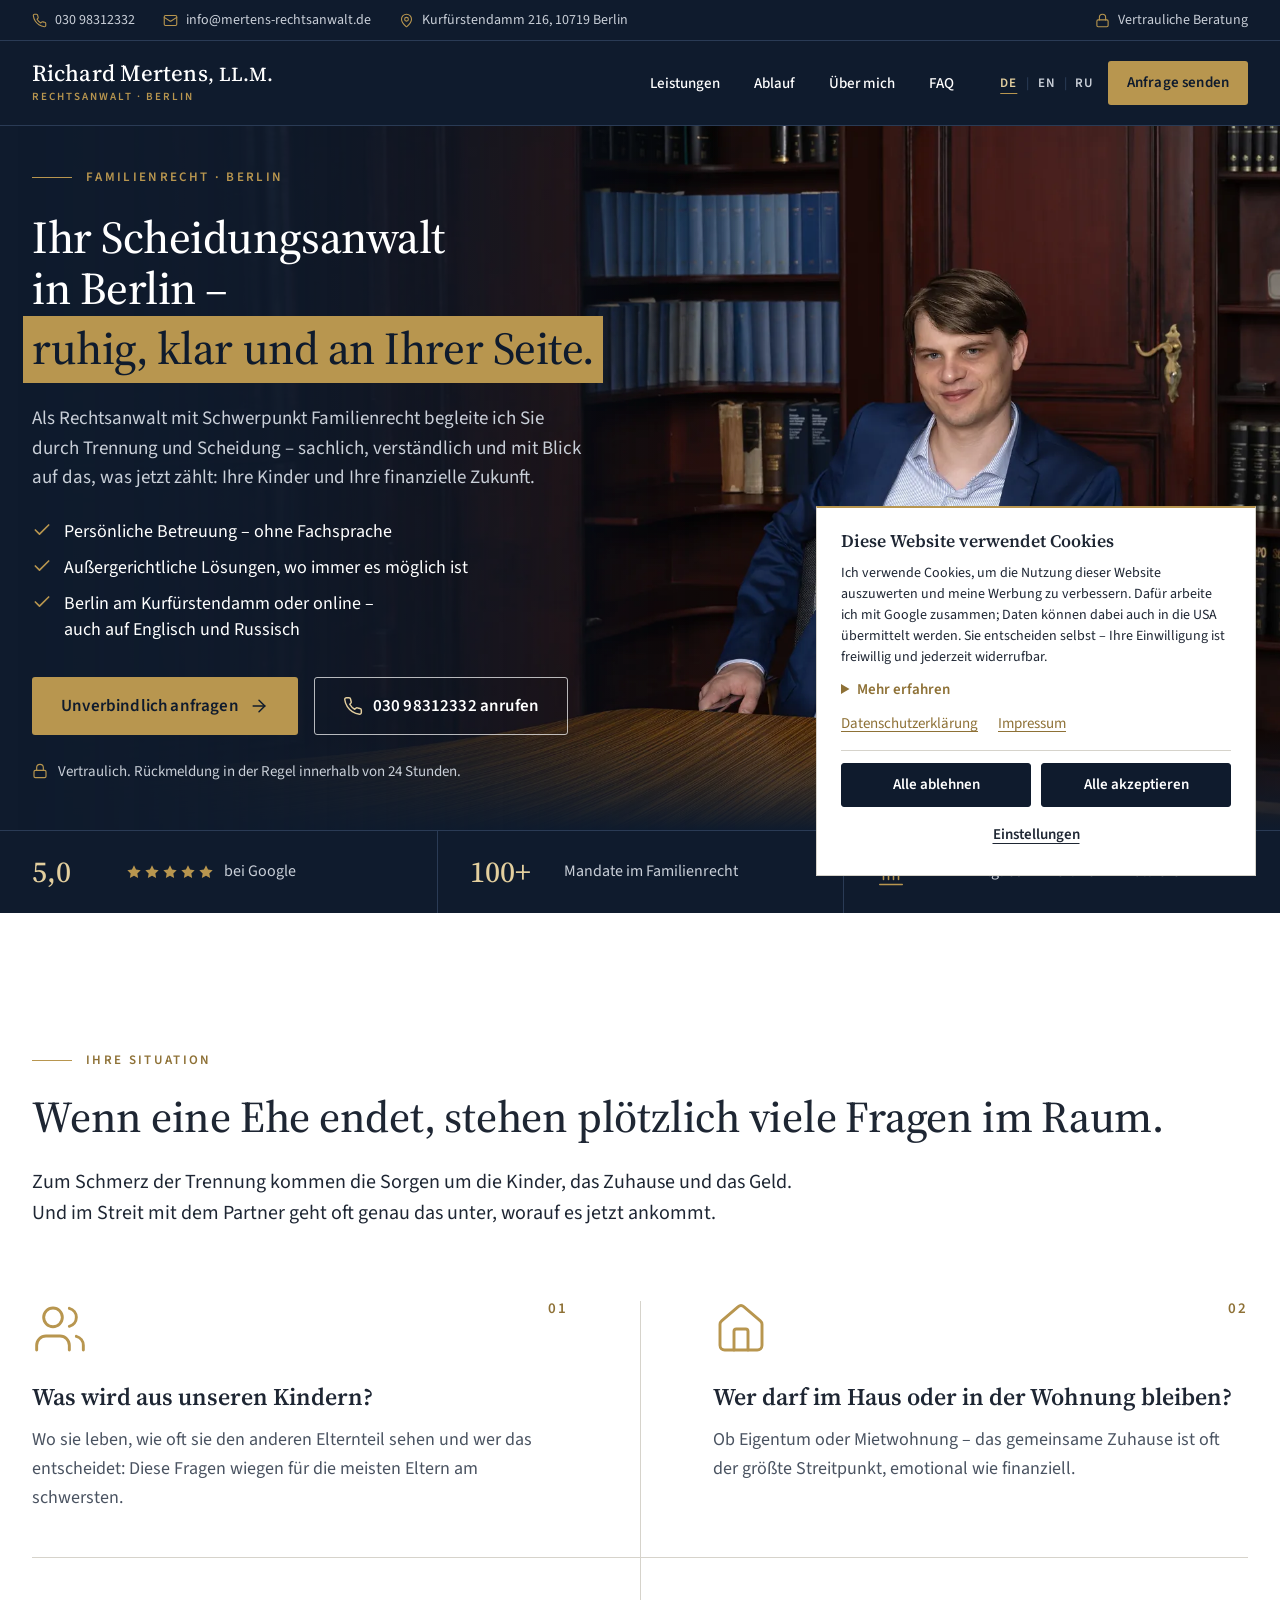
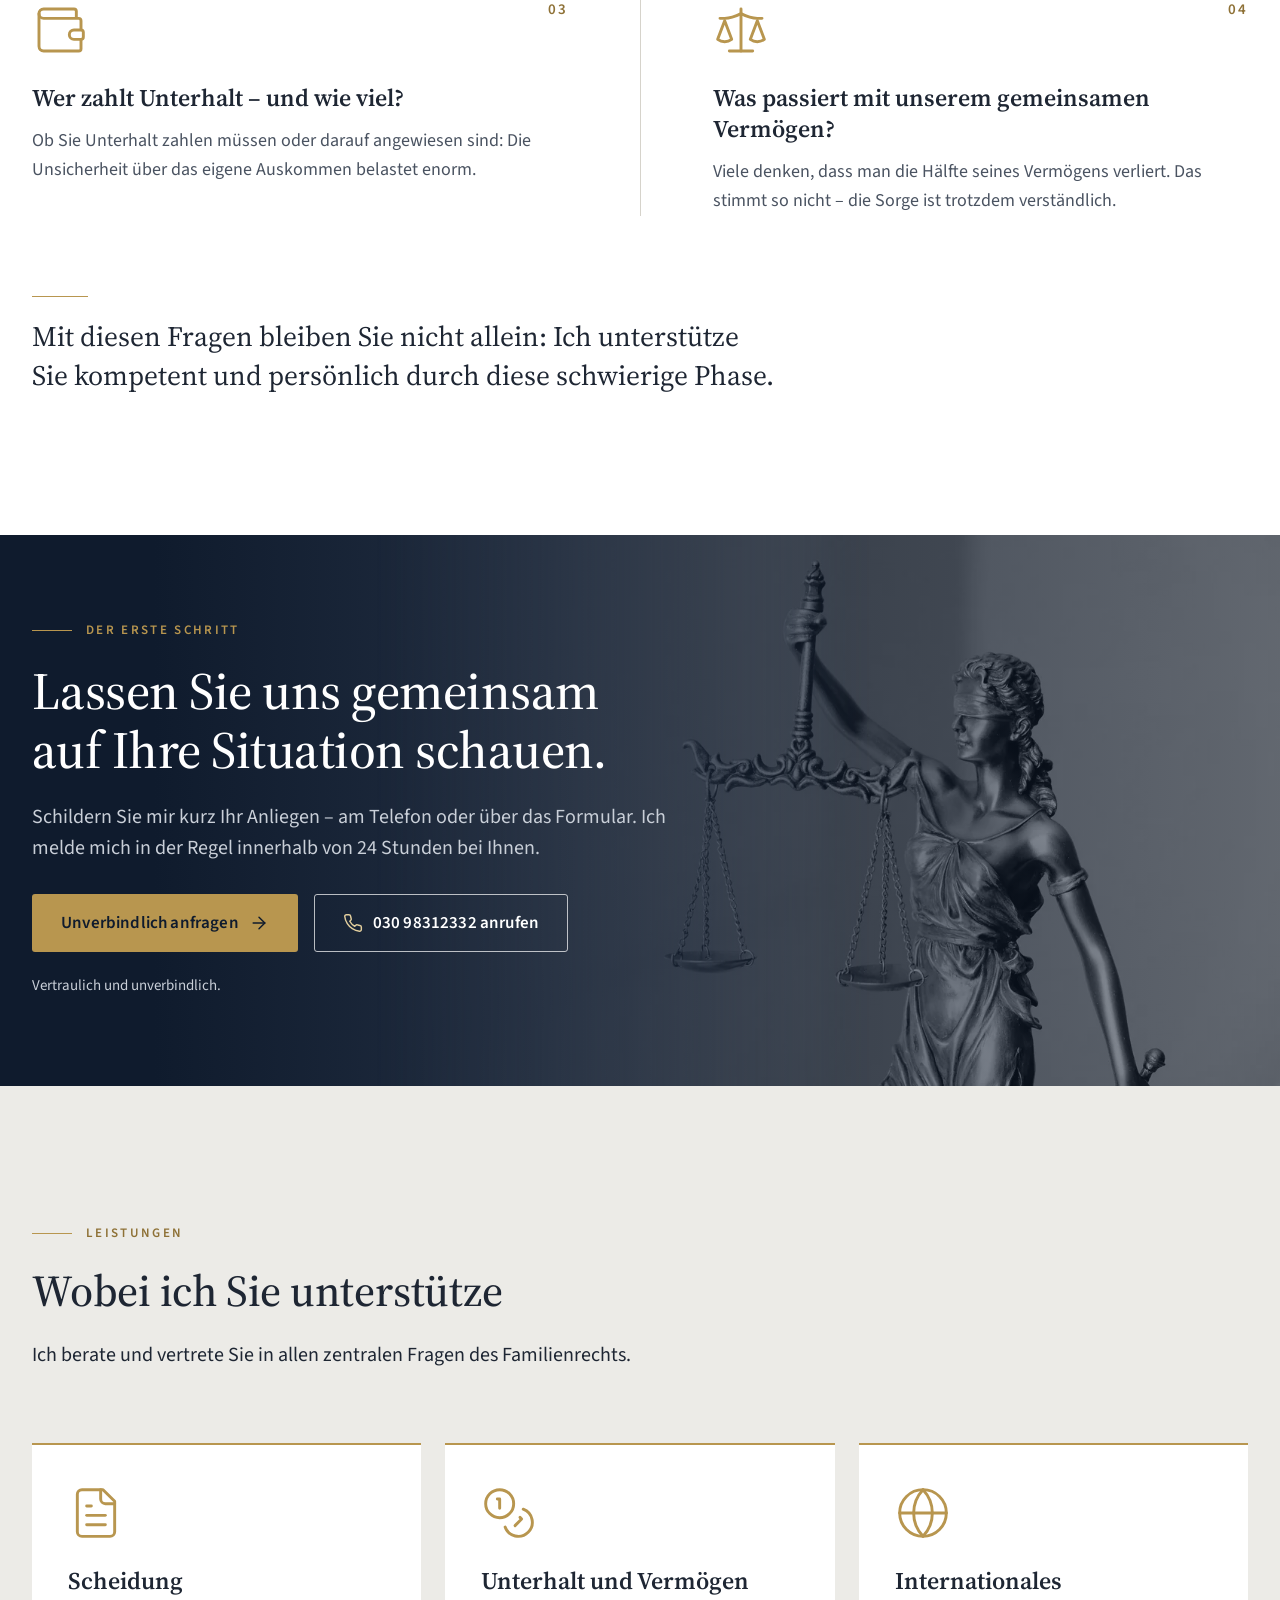
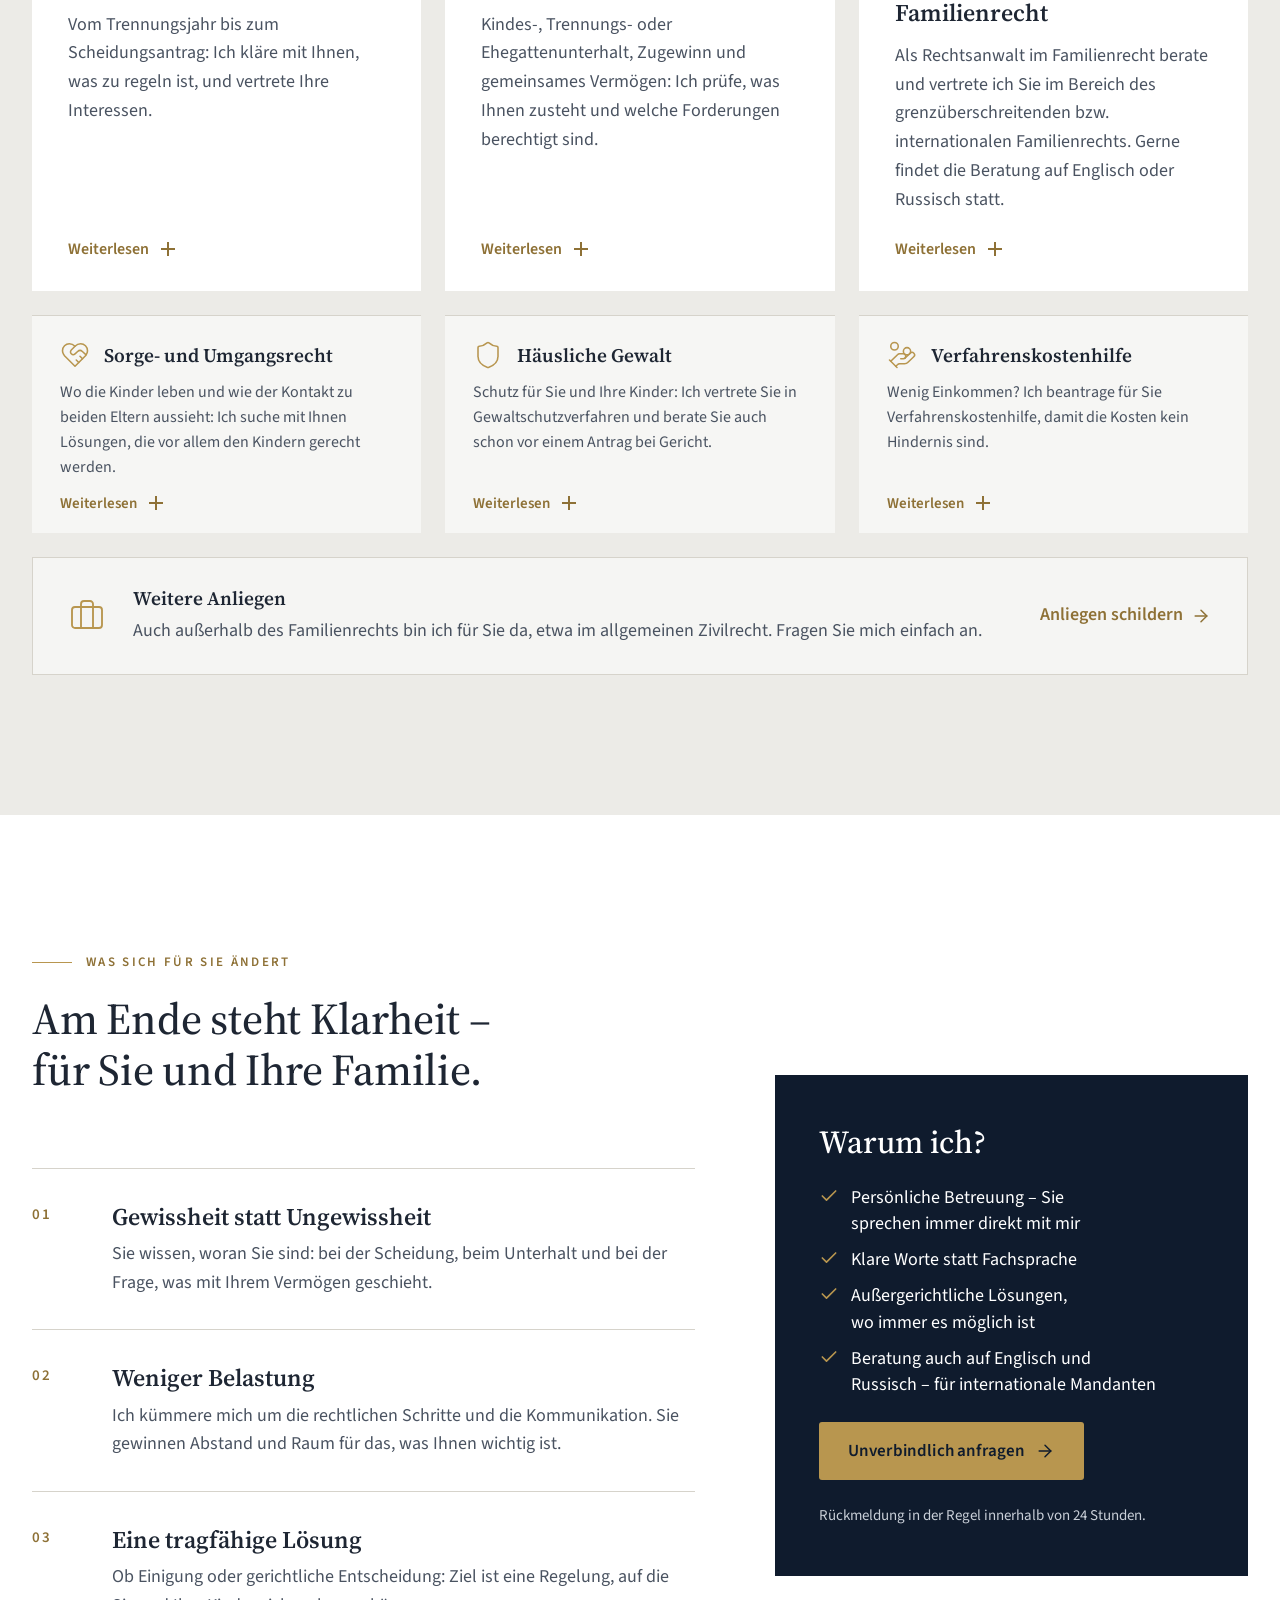
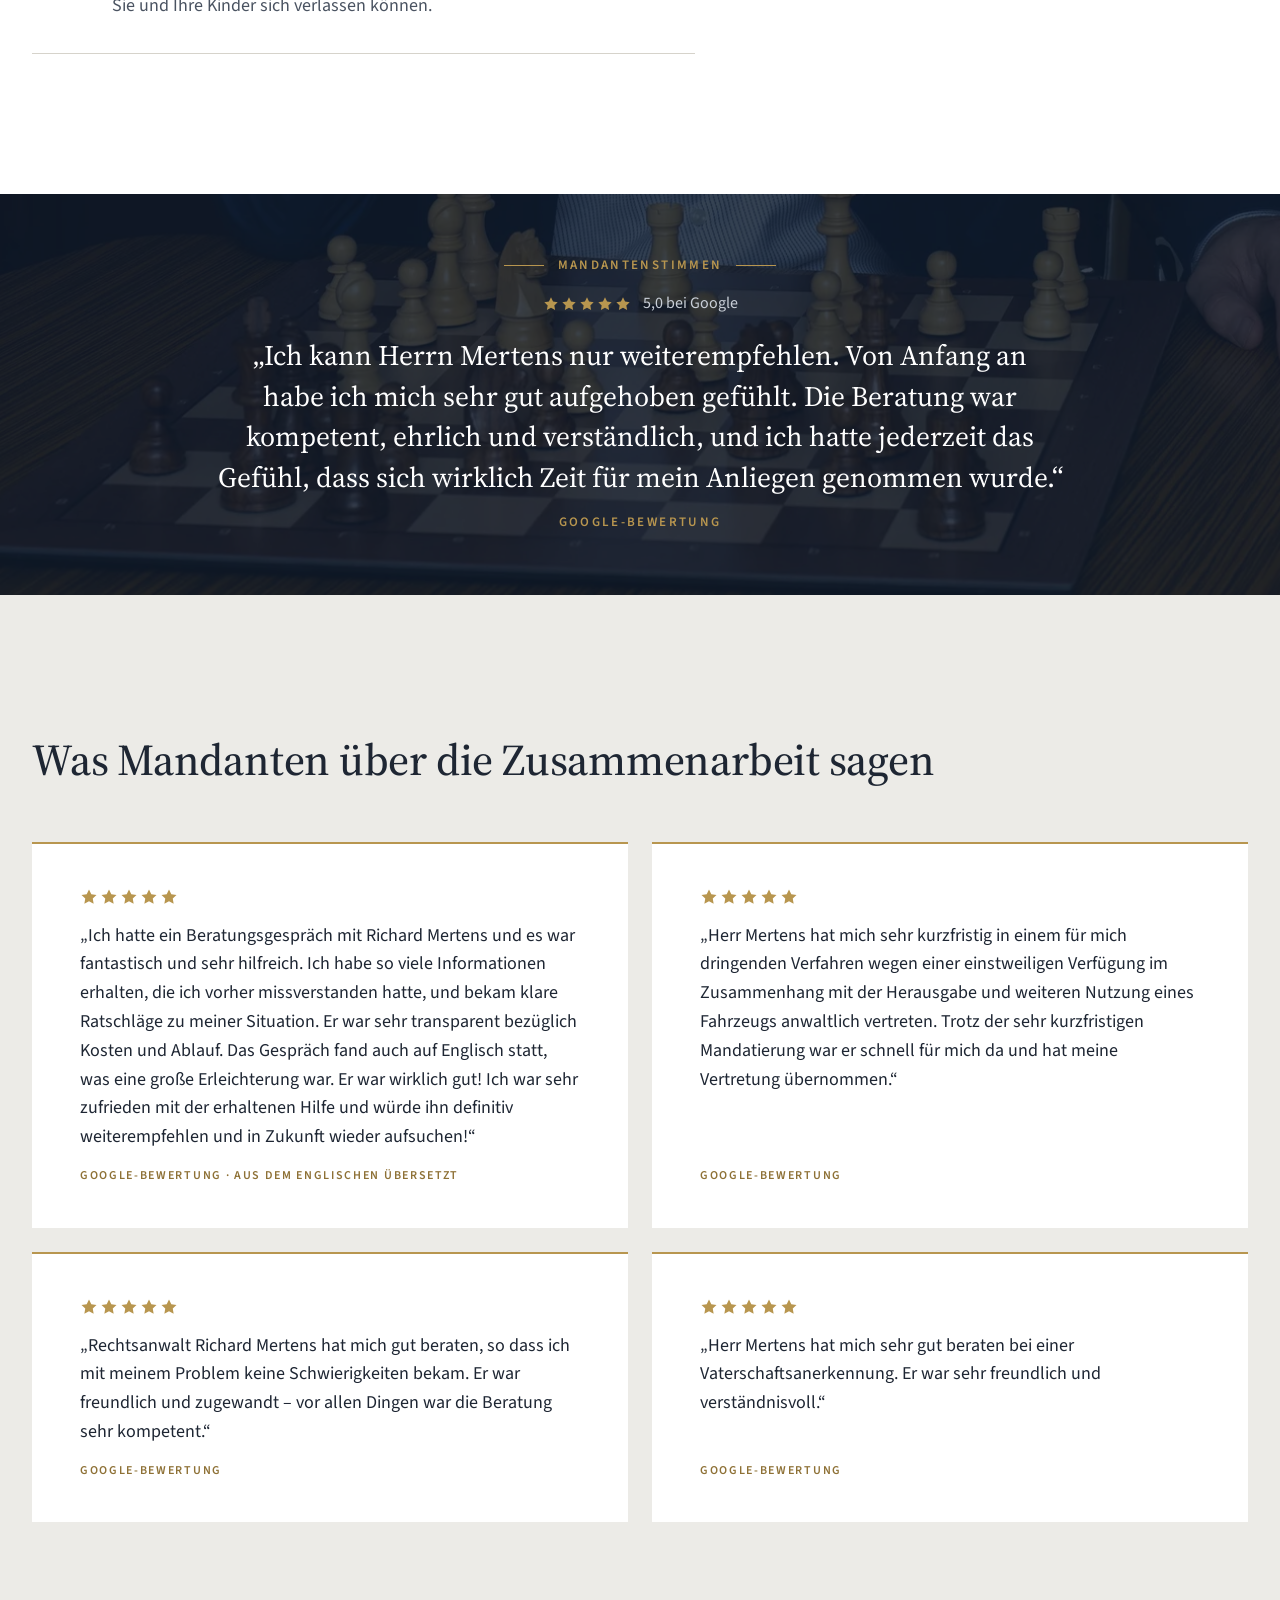
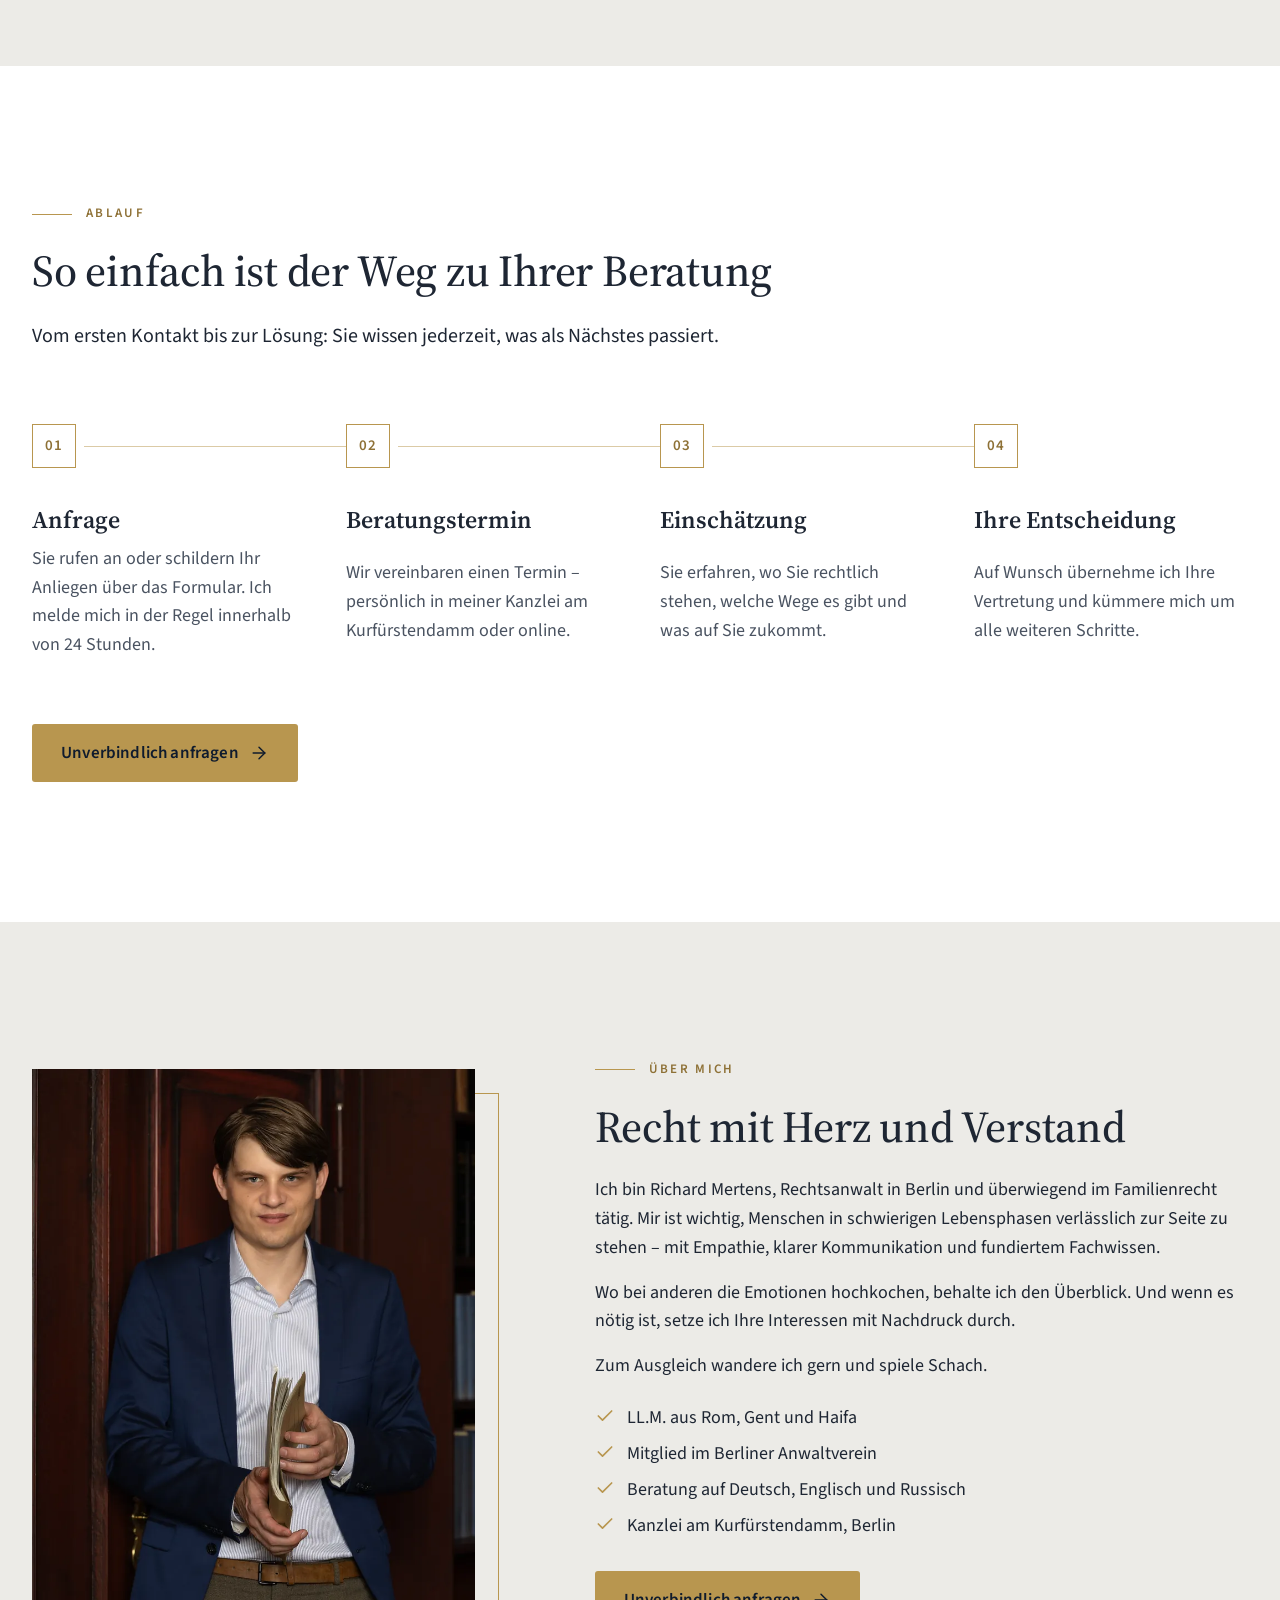
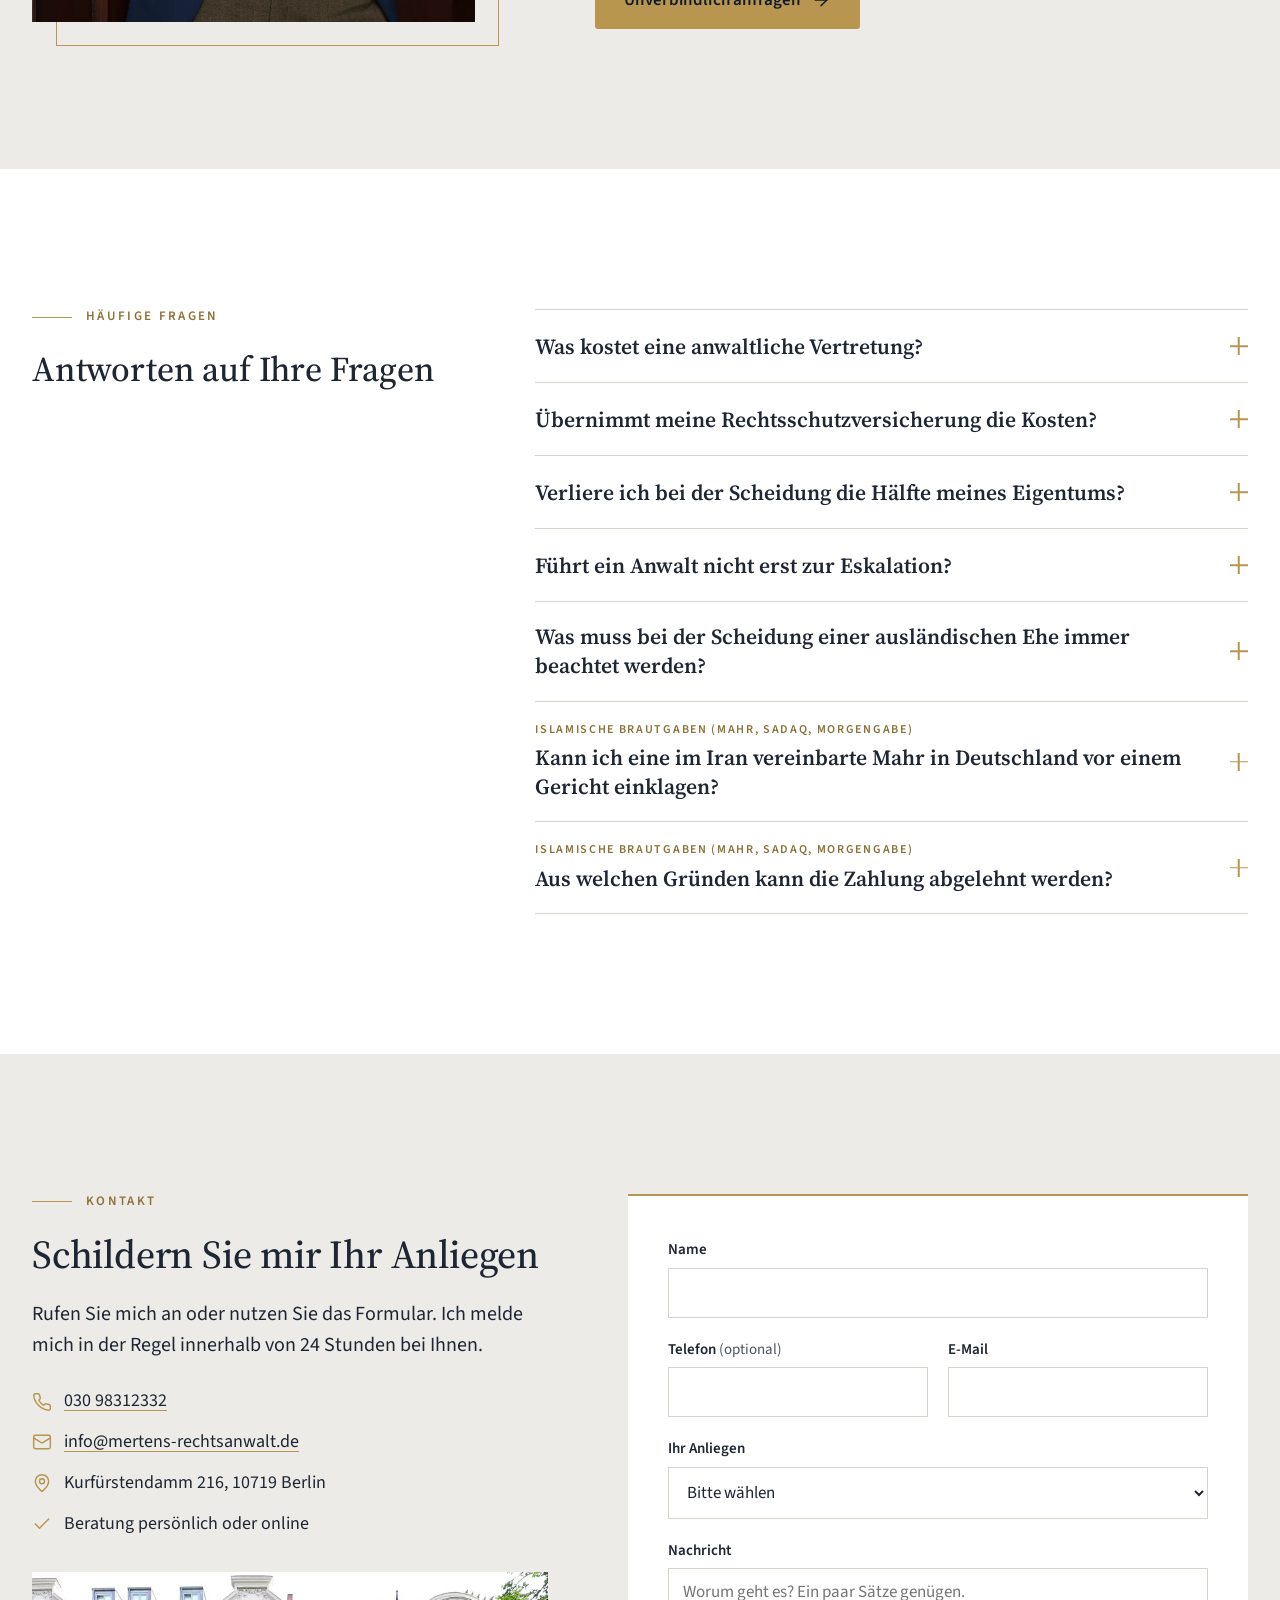
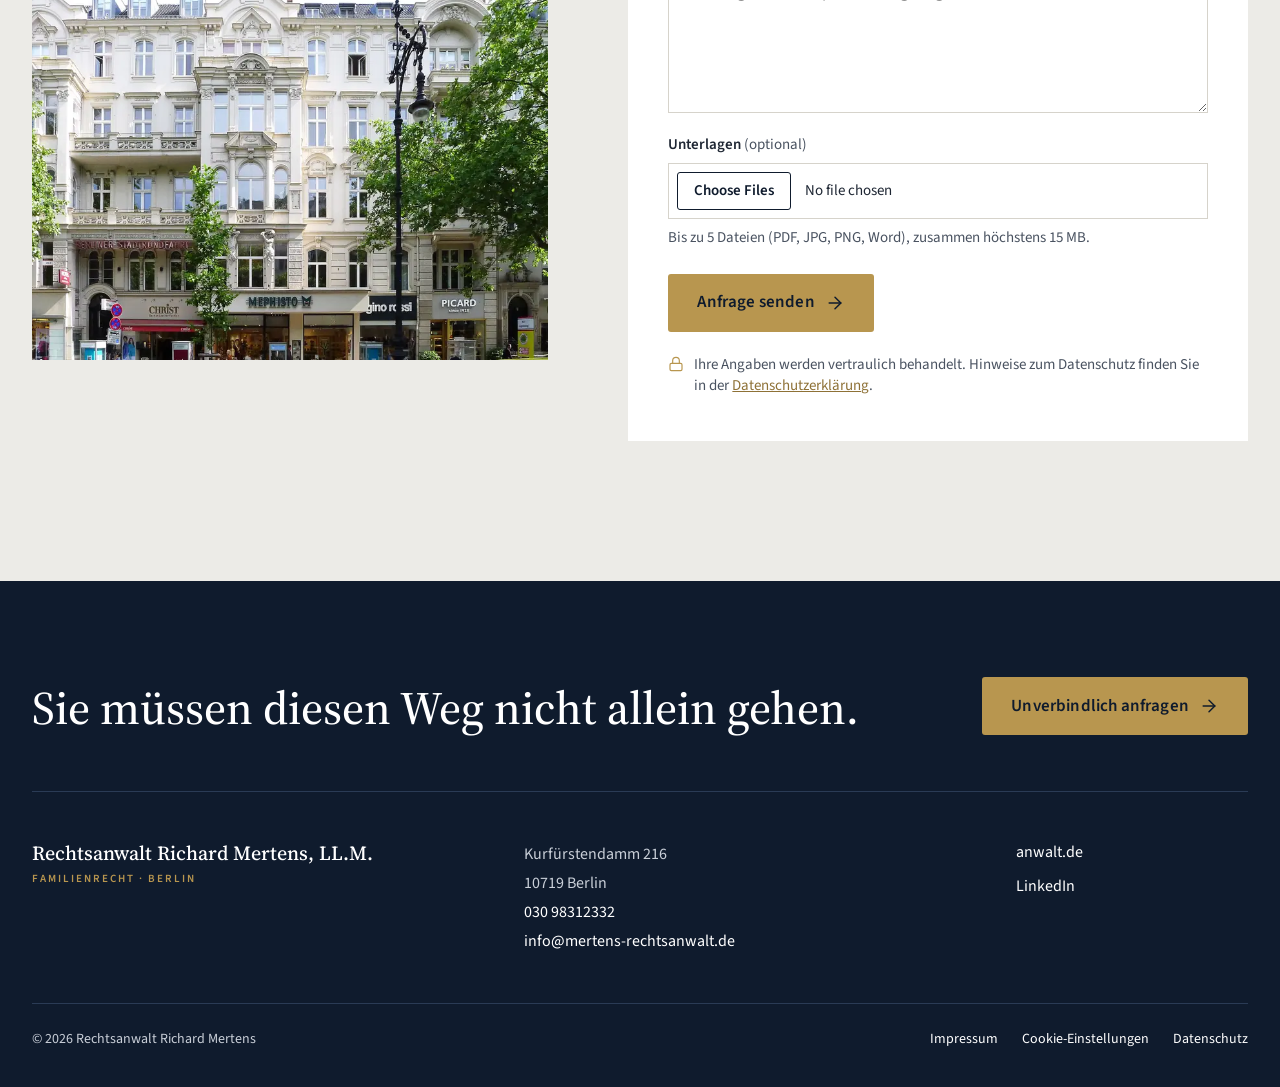
==== commit f0907bc9: "Cookie-Banner: kompakte Karte, allgemeinerer Text, E-Mail-Hinweis unter Mehr erfahren" ====
--- a/index.html
+++ b/index.html
@@ -4,7 +4,7 @@
   <meta charset="utf-8">
   <meta name="viewport" content="width=device-width, initial-scale=1">
   <!-- Google Tag Manager (GTM-P35MM9F5) mit Consent Mode v2 – so früh wie möglich; GTM lädt erst nach Einwilligung -->
-  <script src="consent.js?v=6"></script>
+  <script src="consent.js?v=7"></script>
   <title>Scheidungsanwalt in Berlin | Rechtsanwalt Richard Mertens, LL.M.</title>
   <meta name="description" content="Rechtsanwalt mit Schwerpunkt Familienrecht am Kurfürstendamm: Scheidung, Unterhalt, Vermögen und internationale Familiensachen – in Berlin oder online.">
   <meta name="theme-color" content="#0F1B2D">
@@ -32,7 +32,7 @@
 
   <link rel="preload" href="fonts/SourceSerif4-variable.woff2" as="font" type="font/woff2" crossorigin>
   <link rel="preload" href="fonts/SourceSans3-variable.woff2" as="font" type="font/woff2" crossorigin>
-  <link rel="stylesheet" href="style.css?v=26">
+  <link rel="stylesheet" href="style.css?v=27">
 
   <script type="application/ld+json">
   {
--- a/style.css
+++ b/style.css
@@ -2098,31 +2098,6 @@
 }
 .cc__more-list strong { color: var(--rm-ink); }
 
-/* Desktop: erste Ebene breit und flach – Text links, Buttons rechts */
-@media (min-width: 1000px) {
-  .cc__inner { max-width: 1240px; padding: 24px 32px; }
-  .cc__view[data-cc-view="main"] {
-    grid-template-columns: minmax(0, 1fr) auto;
-    column-gap: 48px;
-    row-gap: 8px;
-    align-items: center;
-  }
-  .cc__view[data-cc-view="main"] > .cc__title,
-  .cc__view[data-cc-view="main"] > .cc__text,
-  .cc__view[data-cc-view="main"] > .cc__more,
-  .cc__view[data-cc-view="main"] > .cc__links { grid-column: 1; }
-  .cc__view[data-cc-view="main"] > .cc__title { font-size: 1.15rem; }
-  .cc__view[data-cc-view="main"] > .cc__actions {
-    grid-column: 2;
-    grid-row: 1 / span 4;
-    align-self: start;
-    grid-template-columns: repeat(2, 200px);
-    margin-top: 0;
-  }
-  /* Einstellungen bleiben übersichtlich mittig */
-  .cc__view[data-cc-view="settings"] { max-width: 760px; margin-inline: auto; }
-}
-
 @media (max-width: 479px) {
   .cc__details dl { grid-template-columns: 1fr; }
   .cc__details dd { margin-bottom: 6px; }
@@ -2138,18 +2113,16 @@
   .cc__view[data-cc-view="main"] .cc__btn { padding: 12px 8px; font-size: 15px; }
   .cc__view[data-cc-view="main"] .cc__link { grid-column: 1 / -1; justify-self: center; min-height: 36px; padding: 4px; }
 }
-/* Handy und Tablet: Die Entscheidungs-Buttons bleiben immer sichtbar am unteren Rand des
-   Banners stehen, der Text scrollt darüber (Ablehnen so leicht erreichbar wie Zustimmen). */
-@media (max-width: 999px) {
-  .cc__view > .cc__actions {
-    position: sticky;
-    z-index: 1;
-    bottom: calc(-1 * var(--cc-pad, 24px));
-    margin: 4px 0 calc(-1 * var(--cc-pad, 24px));
-    padding: 12px 0 var(--cc-pad, 24px);
-    background: var(--rm-white);
-    border-top: 1px solid var(--rm-stone-line);
-  }
+/* Die Entscheidungs-Buttons bleiben immer sichtbar am unteren Rand des Banners stehen,
+   der Text scrollt darüber (Ablehnen so leicht erreichbar wie Zustimmen). */
+.cc__view > .cc__actions {
+  position: sticky;
+  z-index: 1;
+  bottom: calc(-1 * var(--cc-pad, 24px));
+  margin: 4px 0 calc(-1 * var(--cc-pad, 24px));
+  padding: 12px 0 var(--cc-pad, 24px);
+  background: var(--rm-white);
+  border-top: 1px solid var(--rm-stone-line);
 }
 @media (min-width: 640px) {
   .cc { padding: 0 24px 24px; }
@@ -2157,6 +2130,21 @@
   .cc__actions { grid-template-columns: 1fr 1fr; align-items: center; }
   .cc__view[data-cc-view="main"] .cc__link { grid-column: 1 / -1; justify-self: center; }
   .cc__view[data-cc-view="settings"] .cc__actions { grid-template-columns: repeat(3, 1fr); }
+}
+
+/* Ab Tablet: erste Ebene als kompakte, dezente Karte unten rechts (Einstellungen bleiben mittig und breiter) */
+@media (min-width: 640px) {
+  .cc:has(.cc__view[data-cc-view="main"]:not([hidden])) .cc__inner {
+    --cc-pad: 22px;
+    max-width: 440px;
+    margin: 0 0 0 auto;
+    padding: 22px 24px;
+  }
+  .cc__view[data-cc-view="main"] { gap: 10px; }
+  .cc__view[data-cc-view="main"] .cc__title { font-size: 1.1rem; }
+  .cc__view[data-cc-view="main"] .cc__text { font-size: 14px; line-height: 1.5; }
+  .cc__view[data-cc-view="main"] .cc__btn { min-height: 44px; padding: 10px; font-size: 15px; }
+  .cc__view[data-cc-view="main"] .cc__link { min-height: 36px; padding: 4px; font-size: 15px; }
 }
 
 /* =========================================================
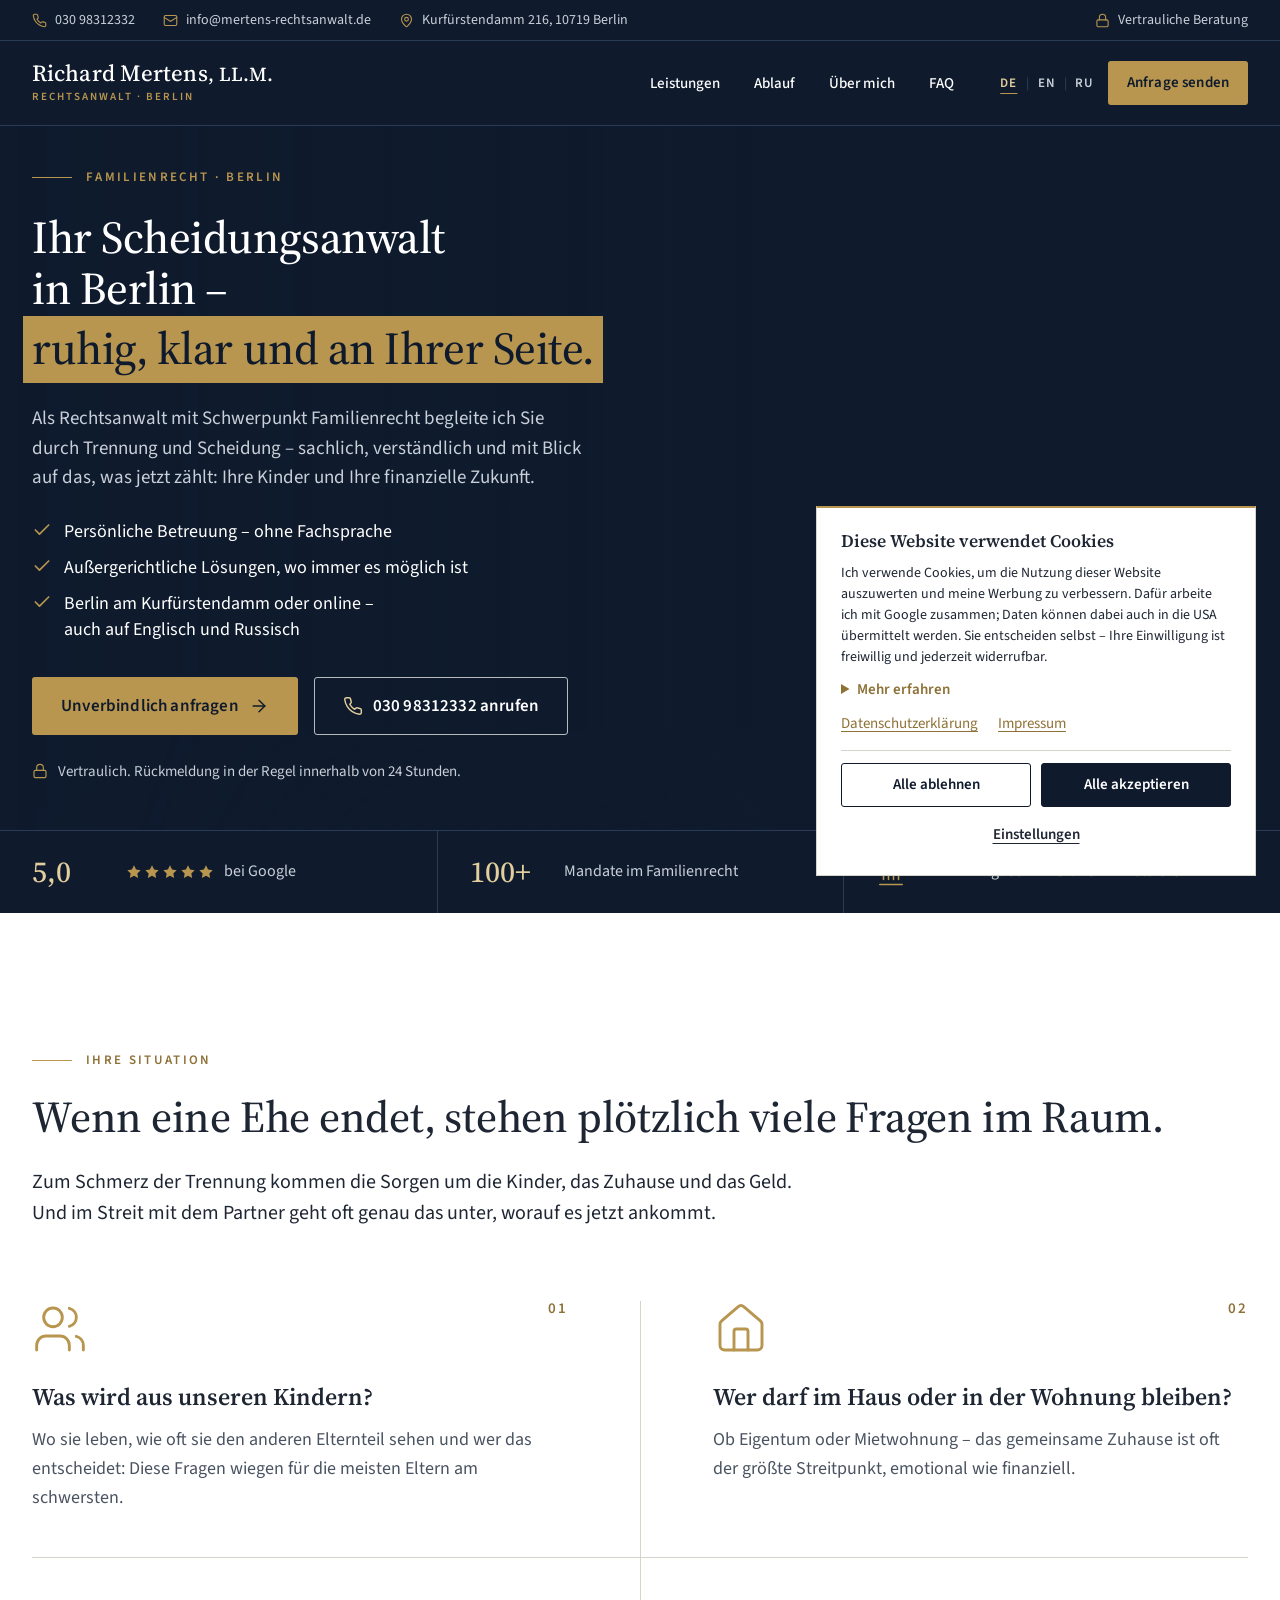
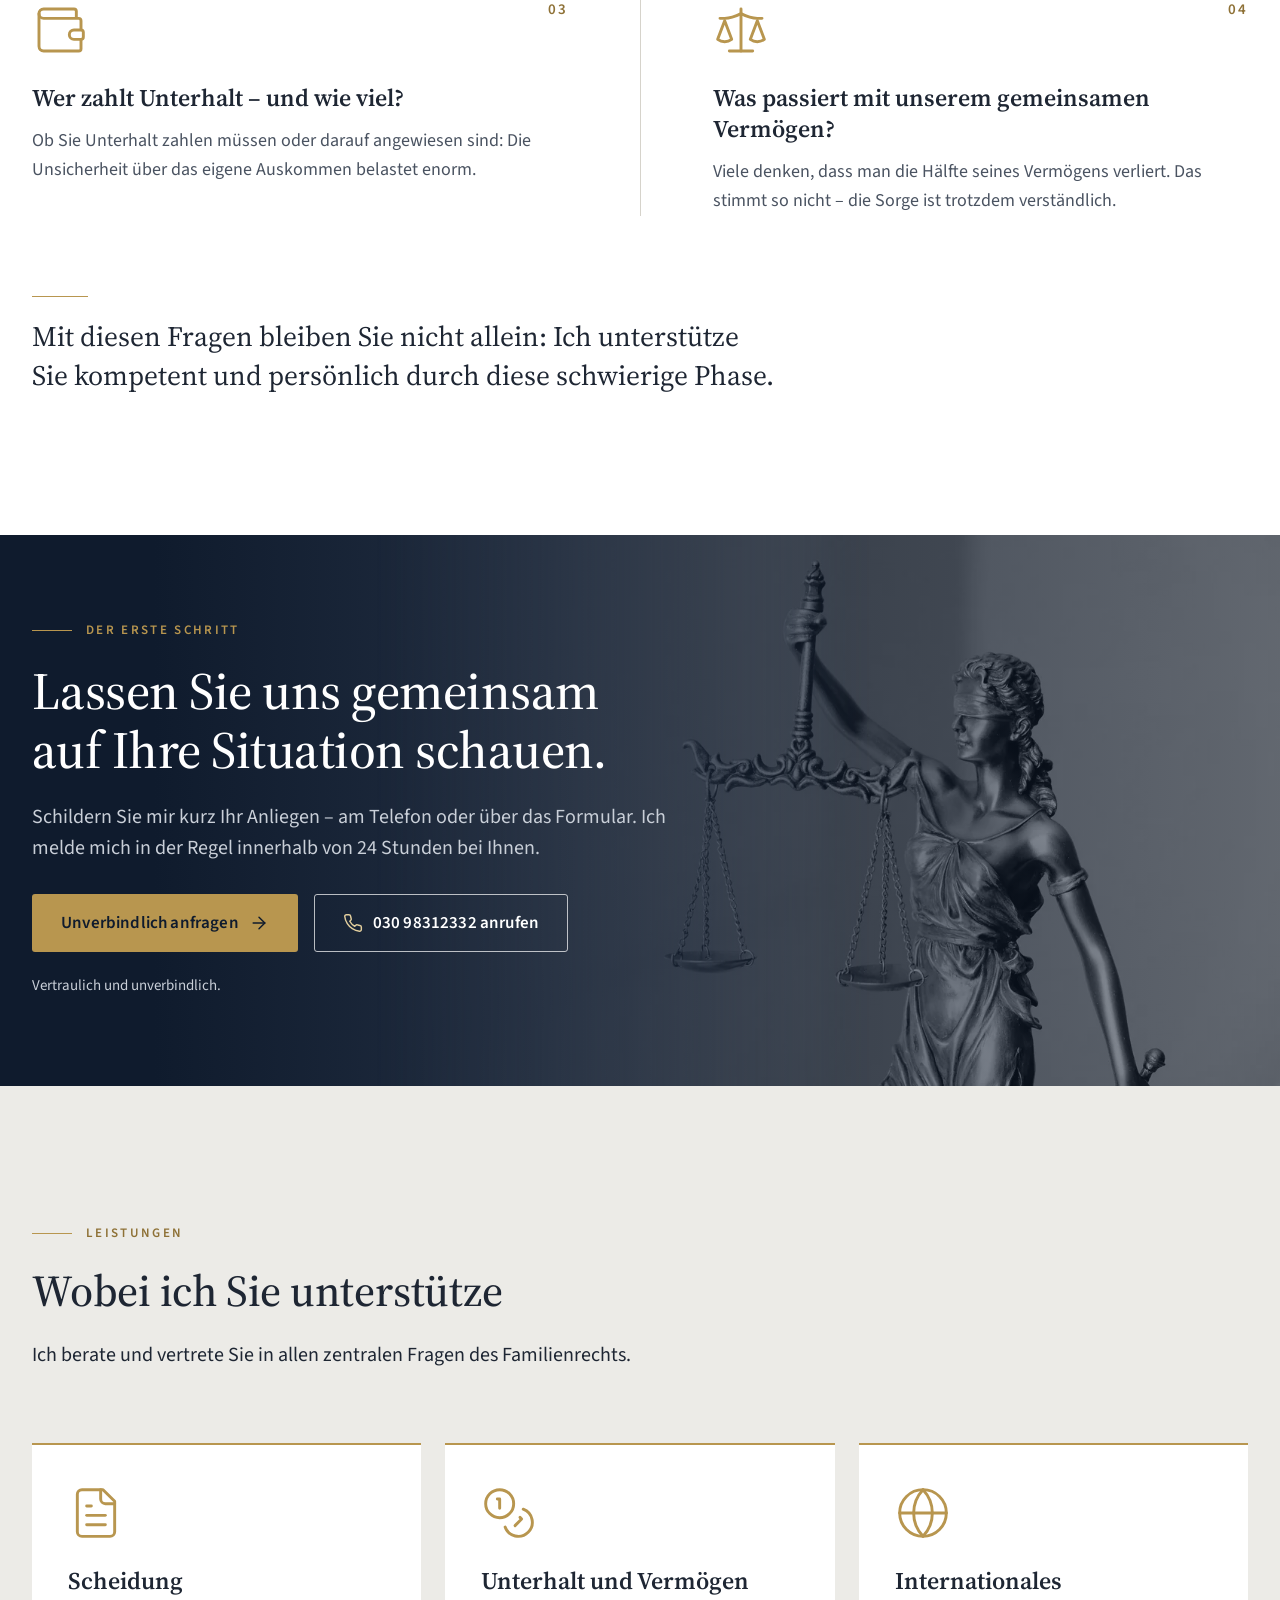
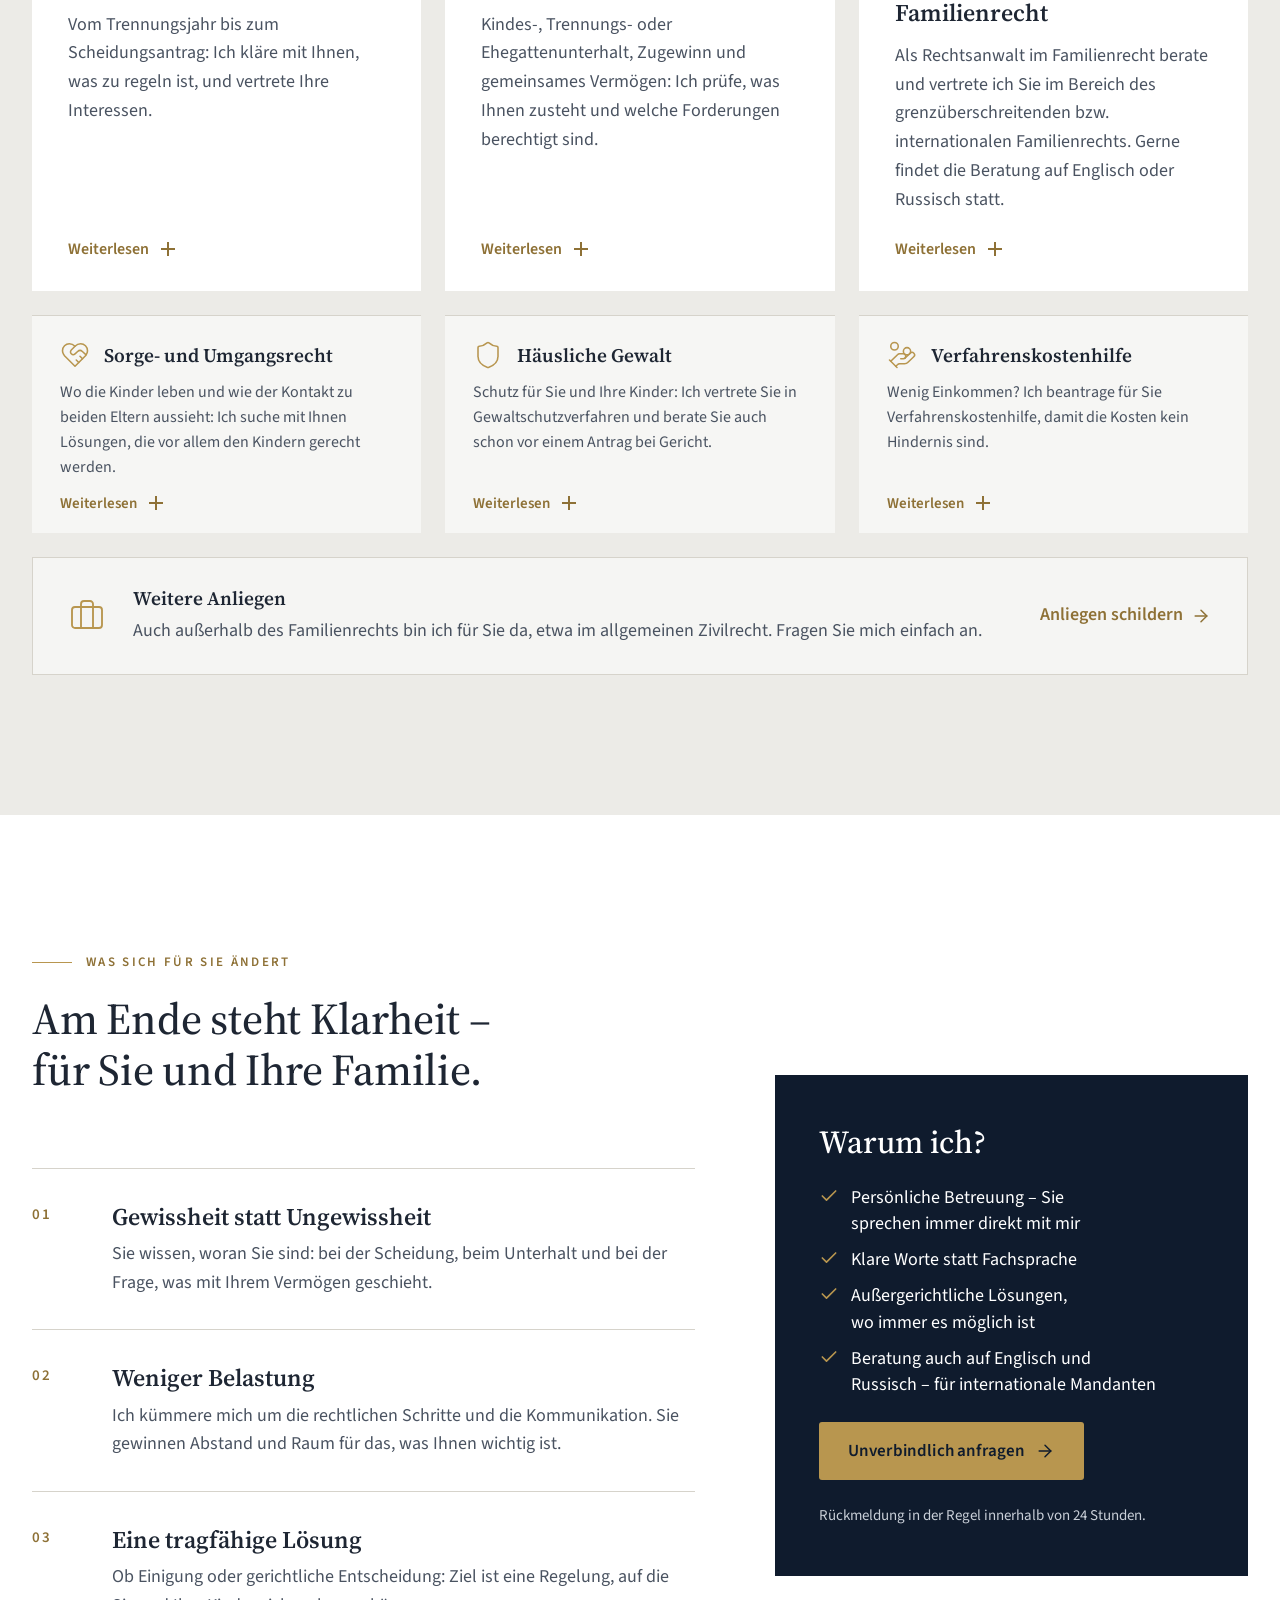
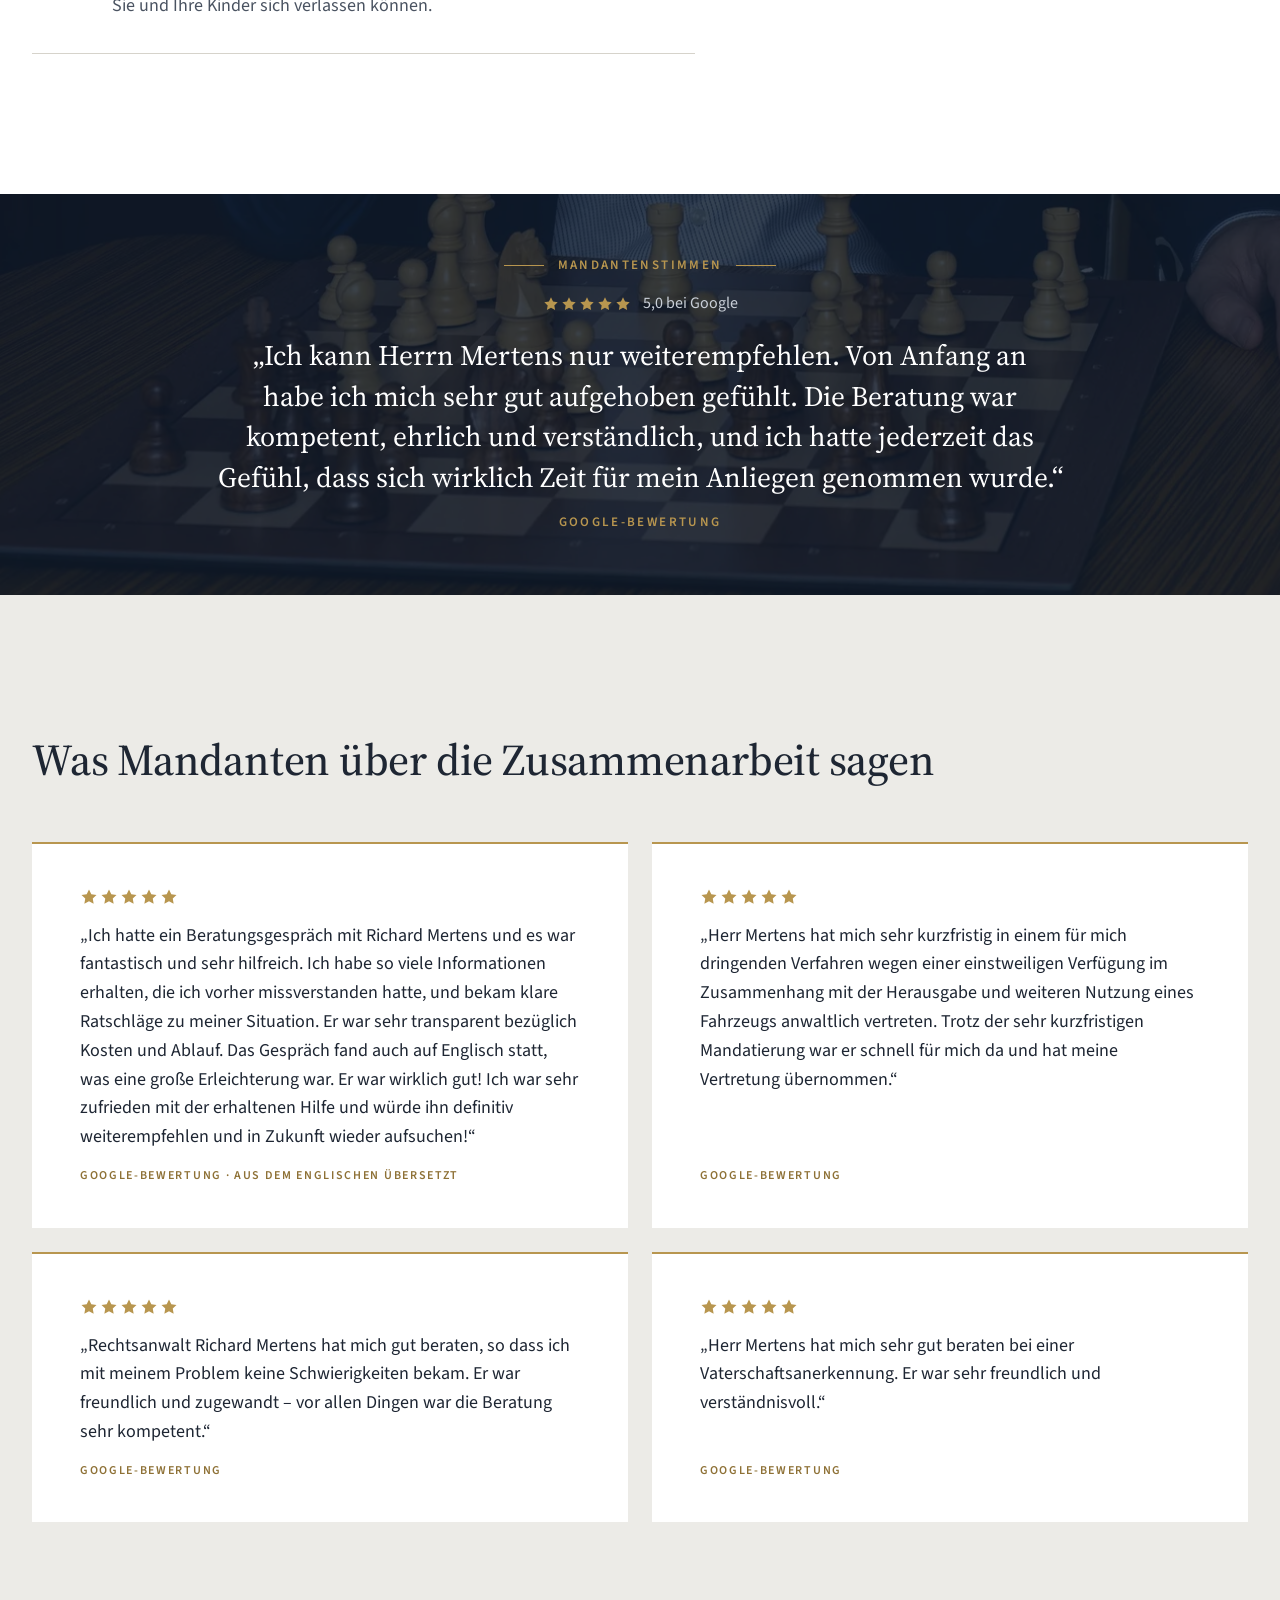
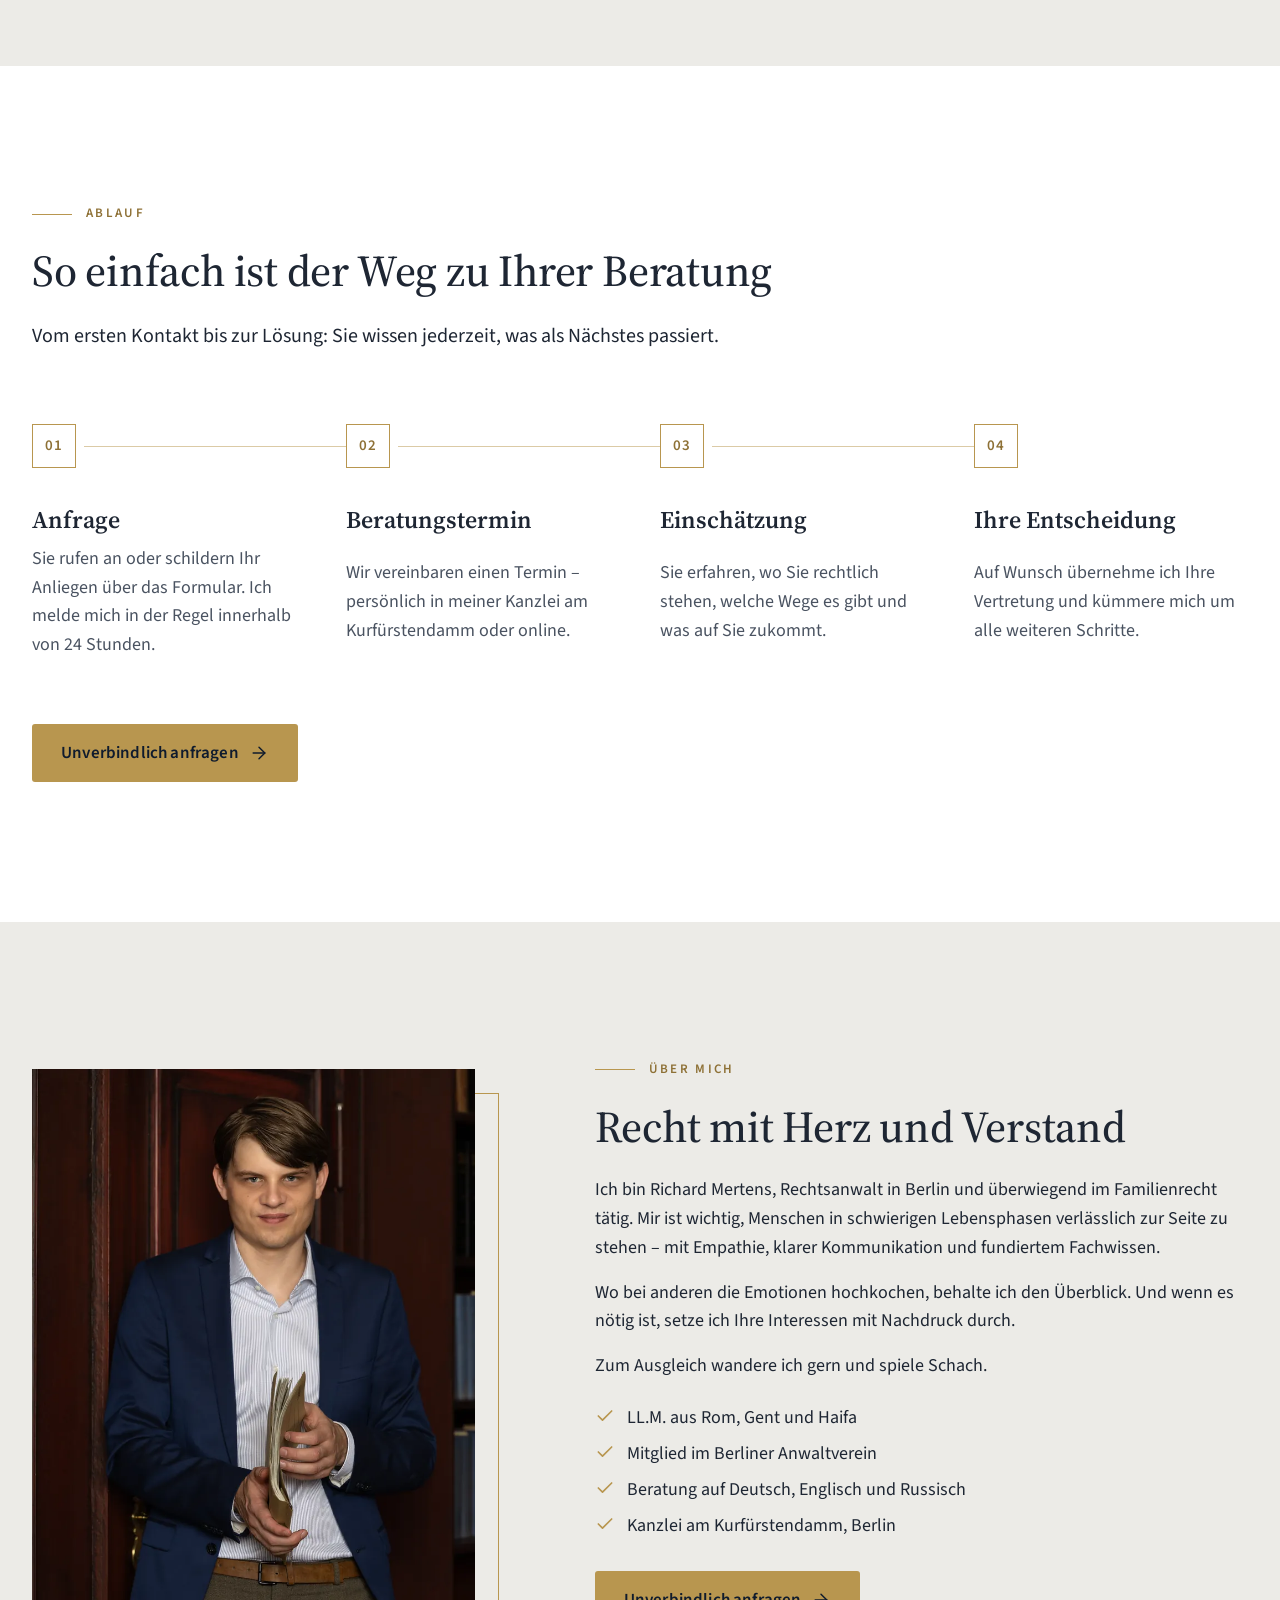
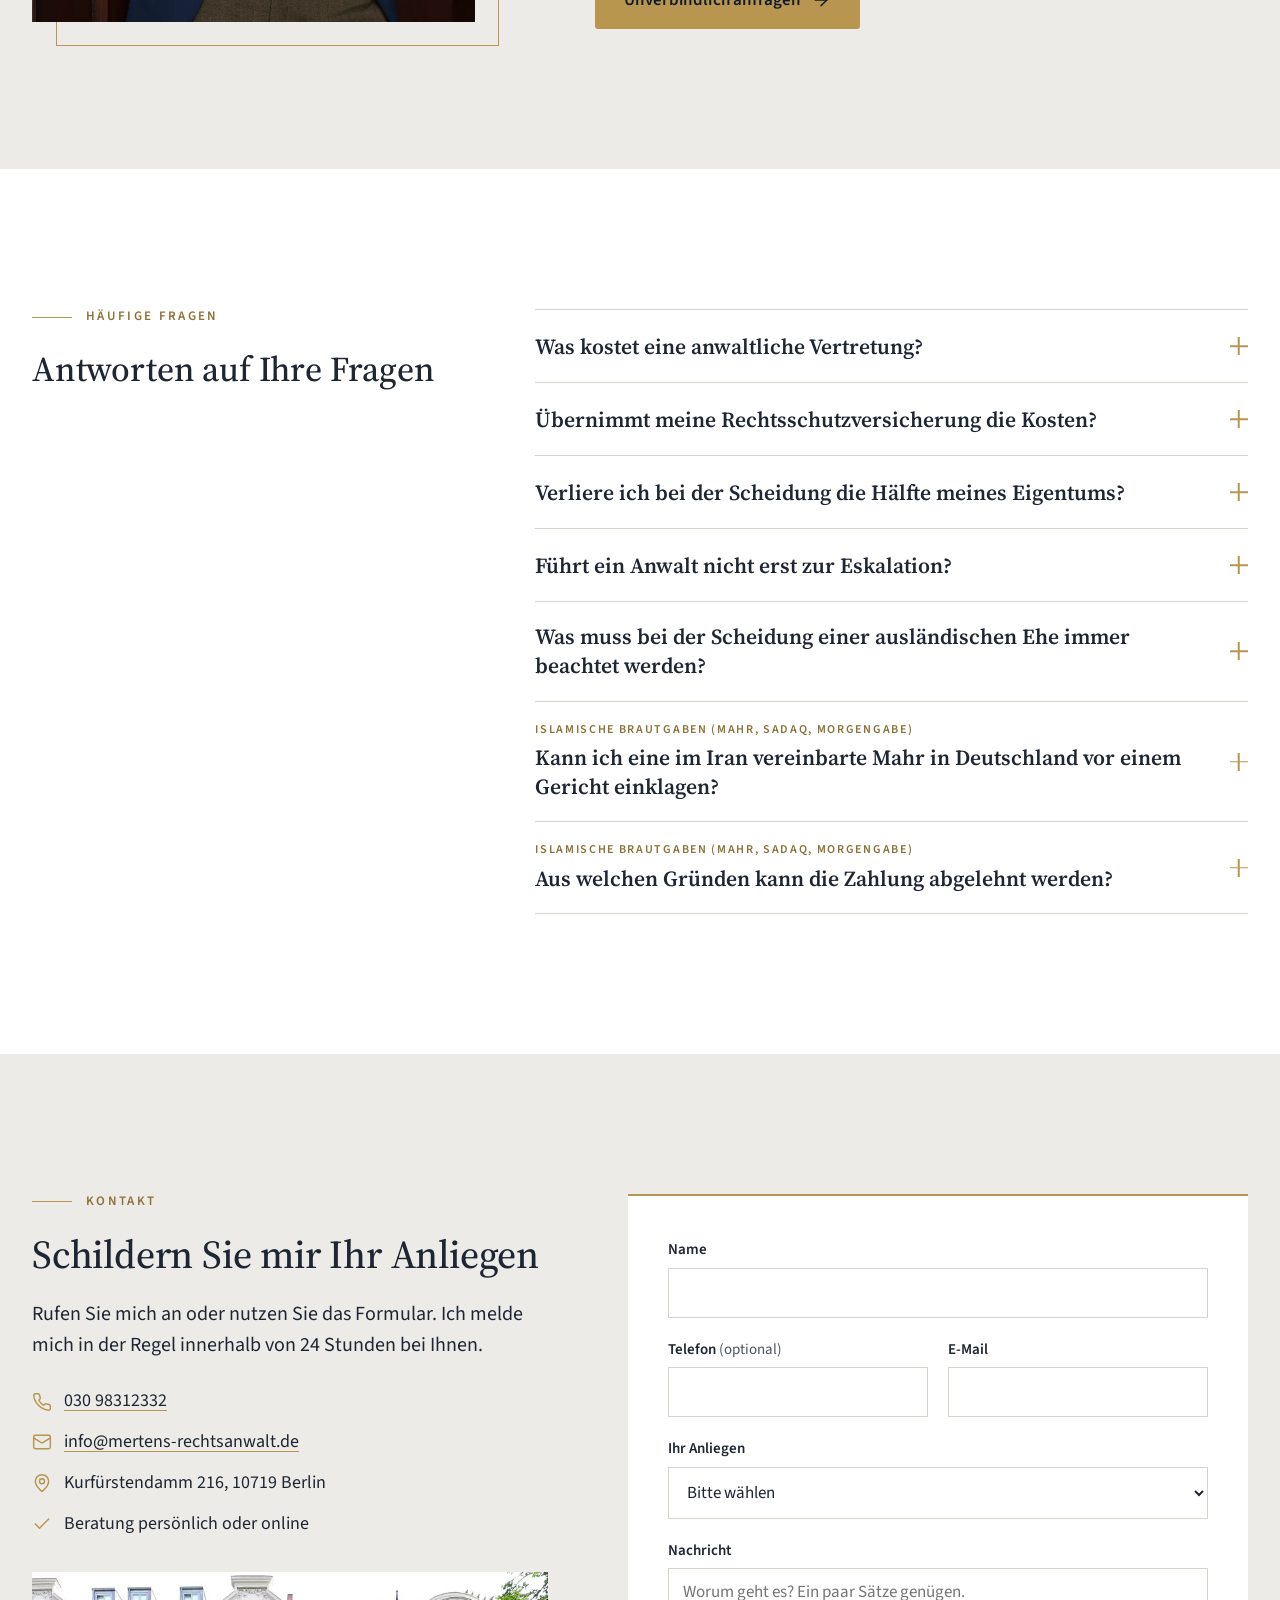
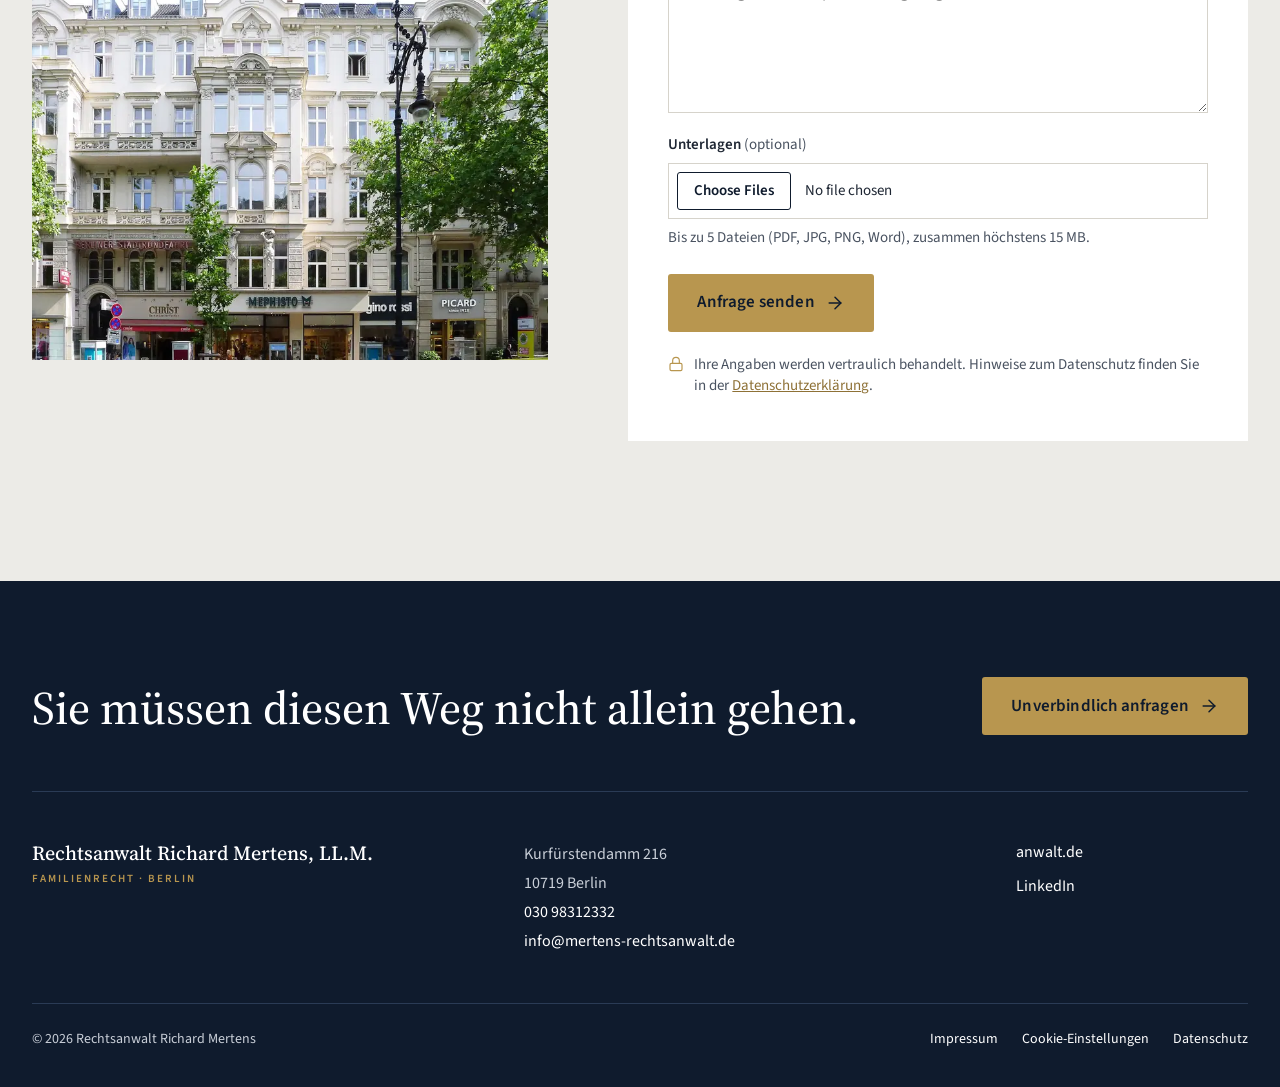
==== commit 4b59e0ea: "Cookie-Banner: Alle ablehnen als weisser Button mit dunklem Rahmen" ====
--- a/index.html
+++ b/index.html
@@ -32,7 +32,7 @@
 
   <link rel="preload" href="fonts/SourceSerif4-variable.woff2" as="font" type="font/woff2" crossorigin>
   <link rel="preload" href="fonts/SourceSans3-variable.woff2" as="font" type="font/woff2" crossorigin>
-  <link rel="stylesheet" href="style.css?v=27">
+  <link rel="stylesheet" href="style.css?v=28">
 
   <script type="application/ld+json">
   {
--- a/style.css
+++ b/style.css
@@ -2000,6 +2000,15 @@
   transition: background-color var(--dur-fast) var(--ease-calm);
 }
 .cc__btn:hover { background: var(--rm-deep); }
+/* „Alle ablehnen“: weiß mit dunklem Rahmen und dunkler Schrift – gleiche Größe, gleiche Schrift,
+   gleiche Position und voller Kontrast, damit die Ablehnung gleichwertig erkennbar bleibt */
+.cc__btn[data-cc-action="reject"] {
+  background: var(--rm-white);
+  color: var(--rm-night);
+  border-color: var(--rm-night);
+}
+.cc__btn[data-cc-action="reject"]:hover { background: var(--rm-stone); }
+.cc__btn:focus-visible { outline: 2px solid var(--rm-gold); outline-offset: 2px; }
 .cc__link {
   min-height: 44px;
   padding: 8px 4px;
